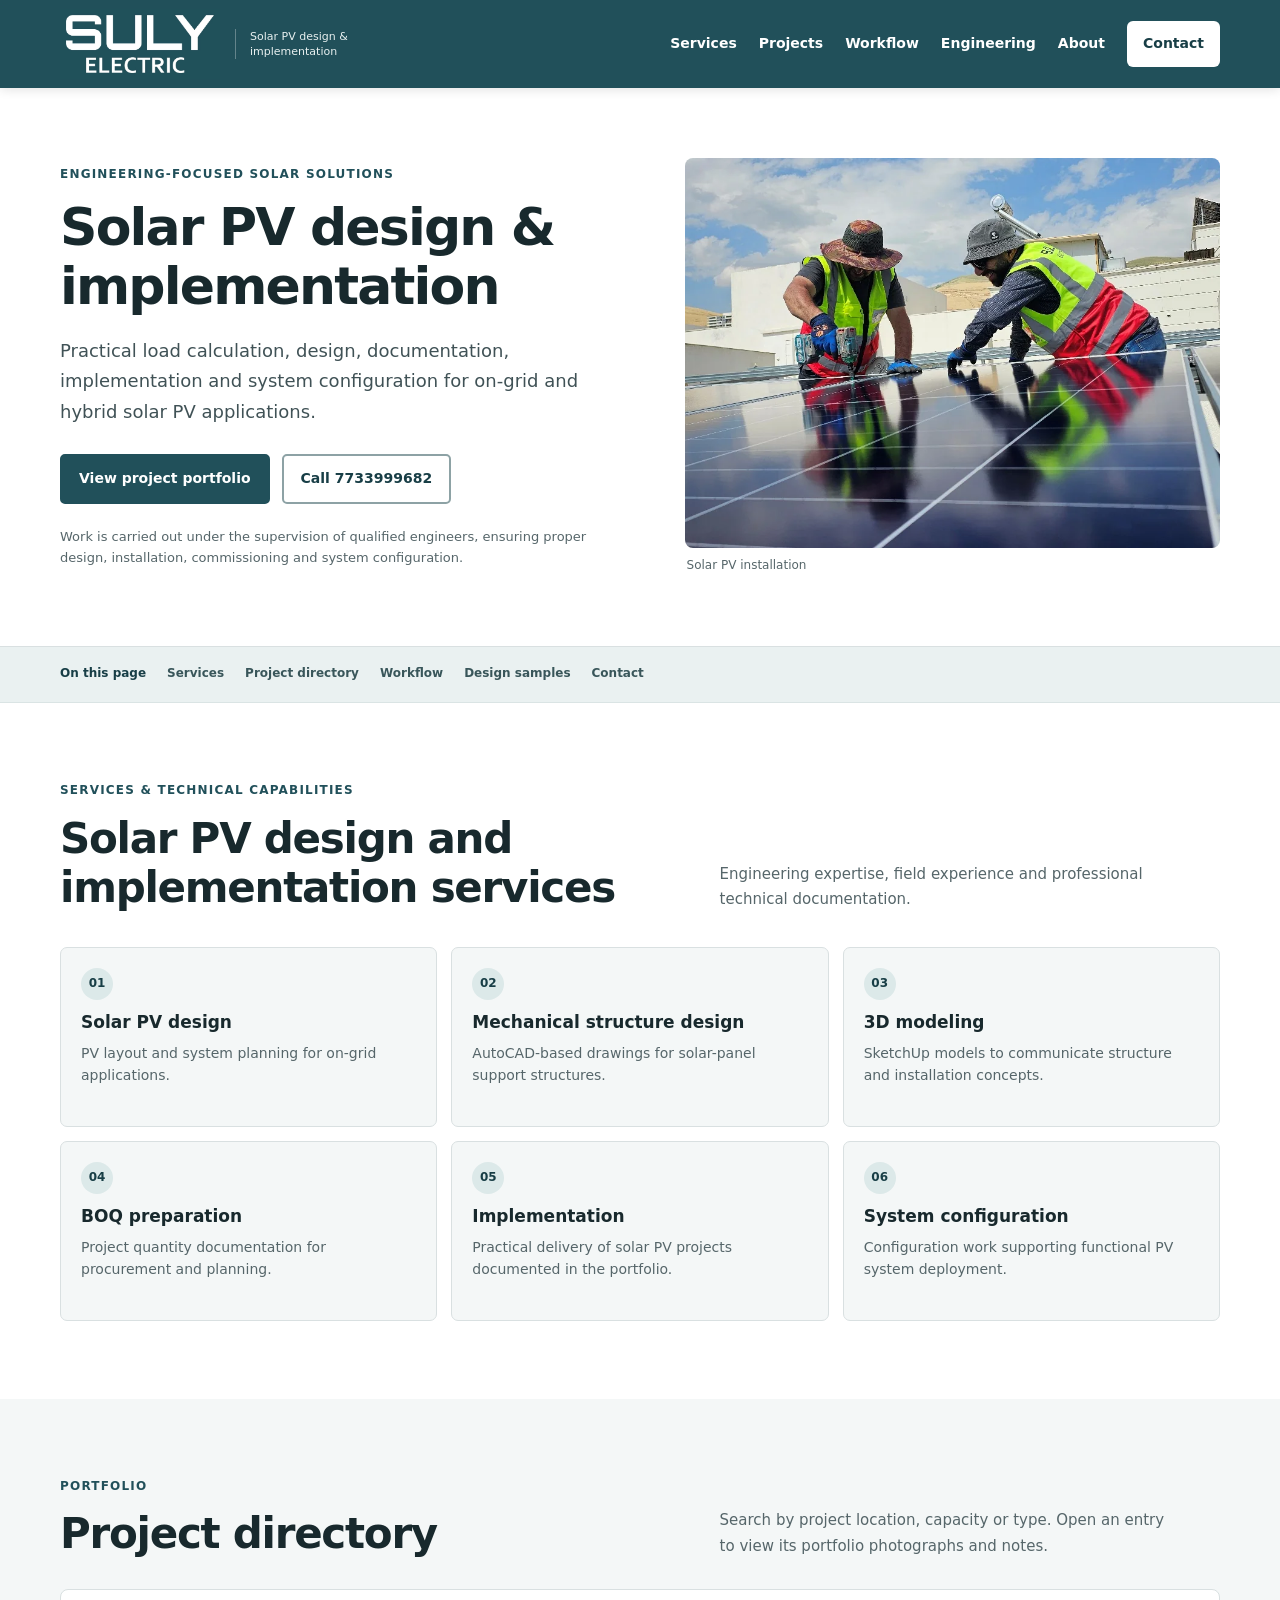
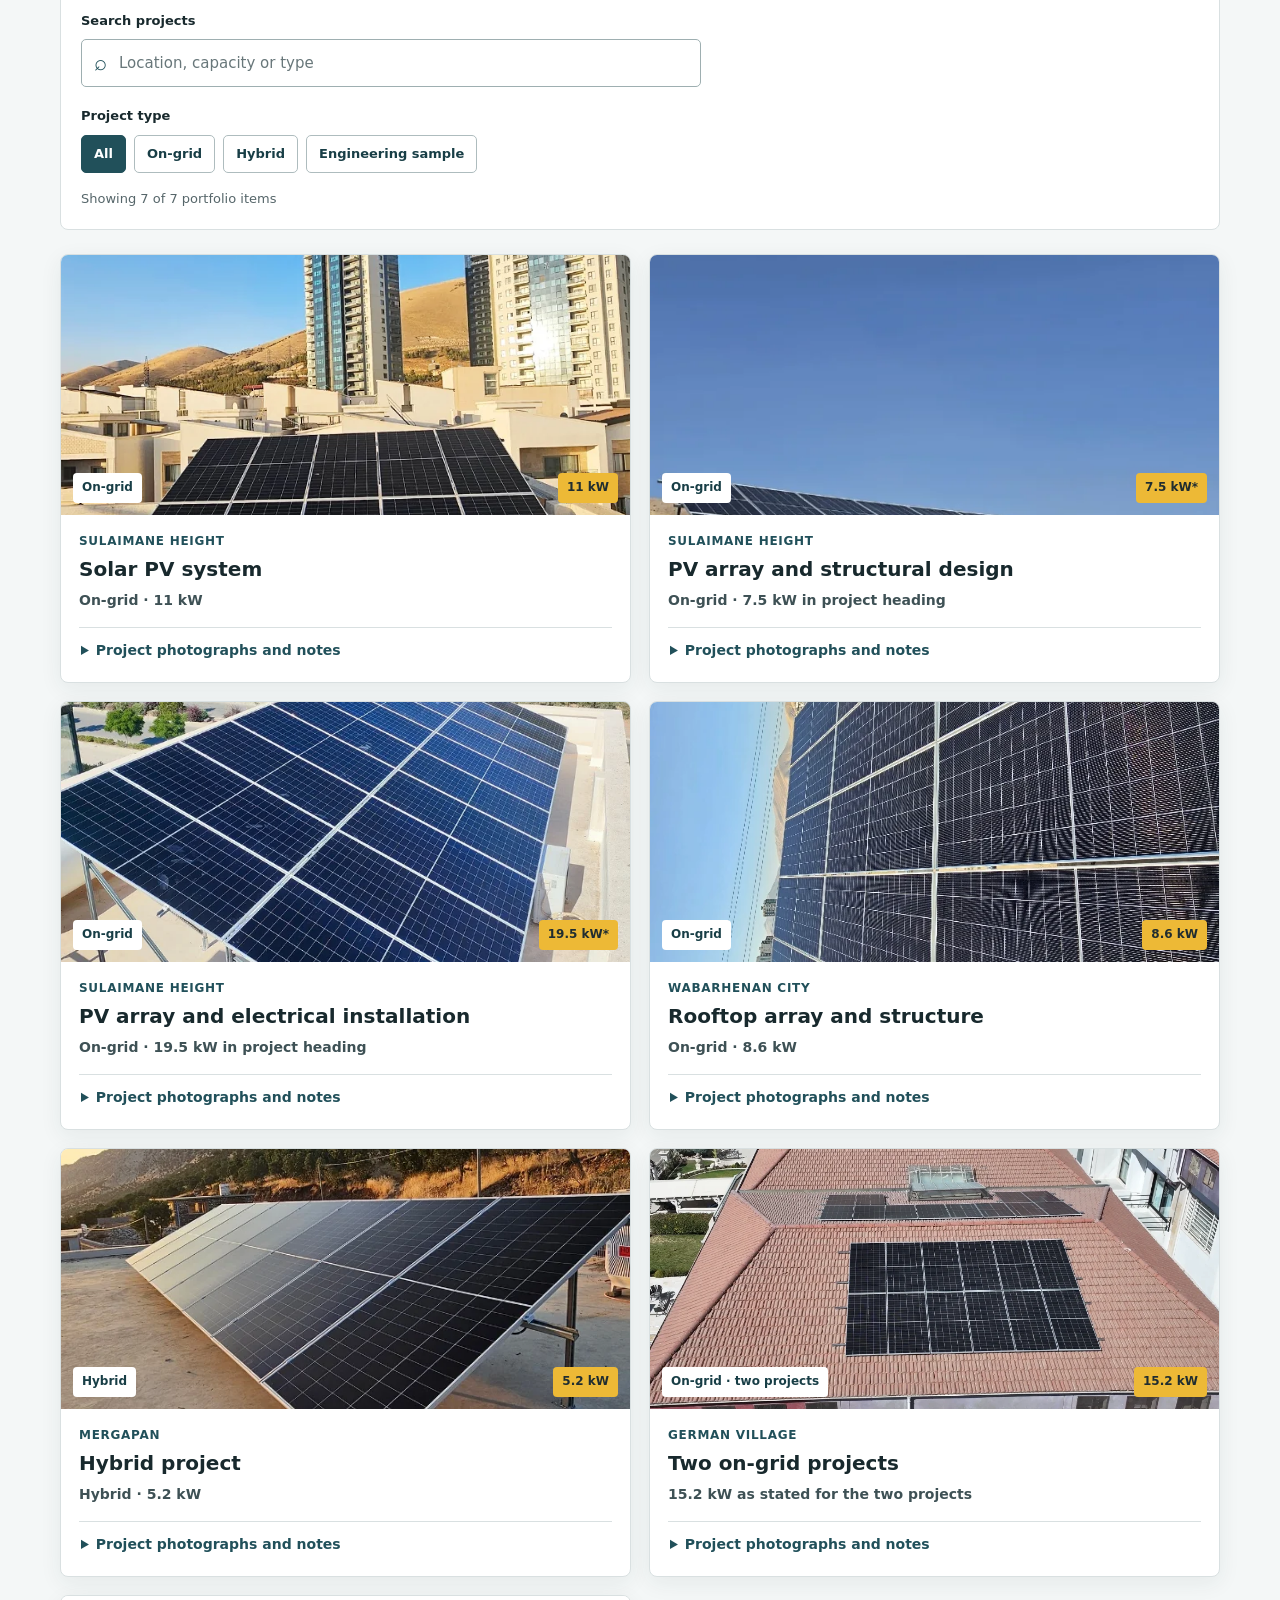
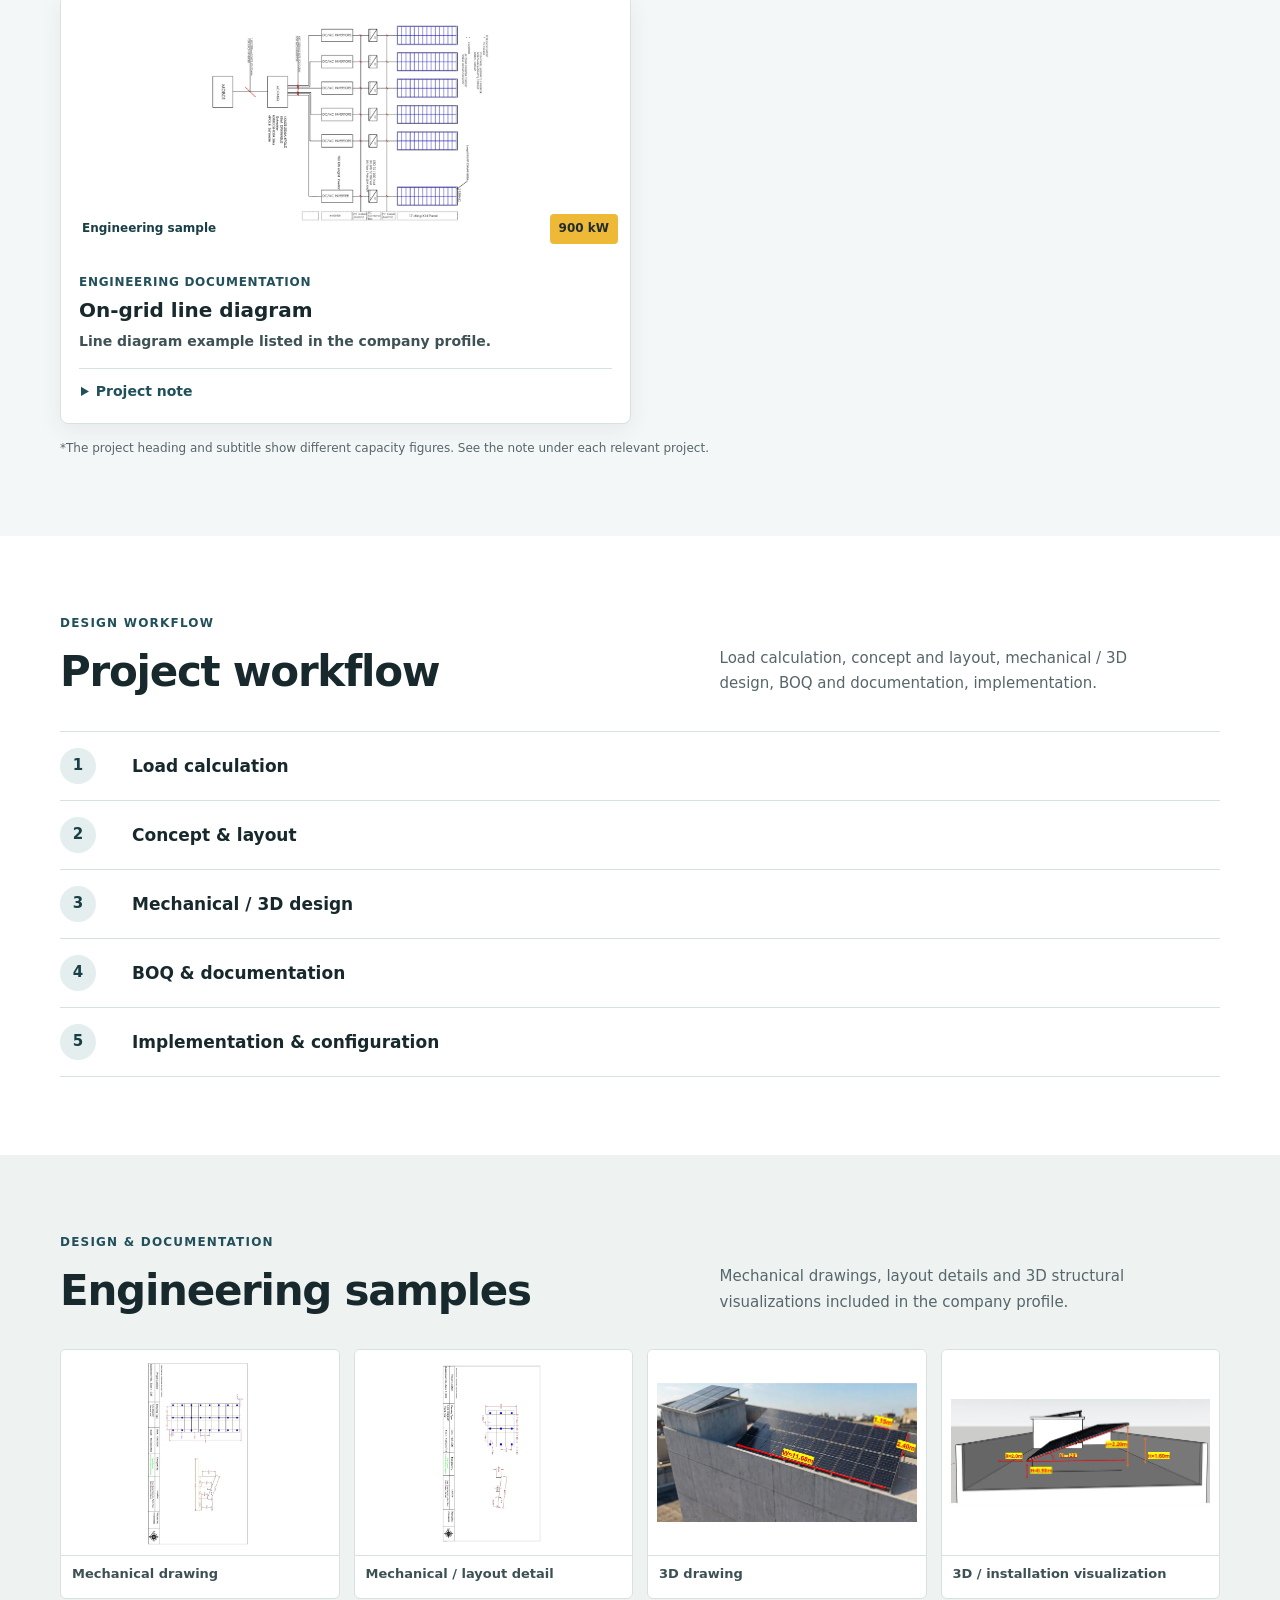
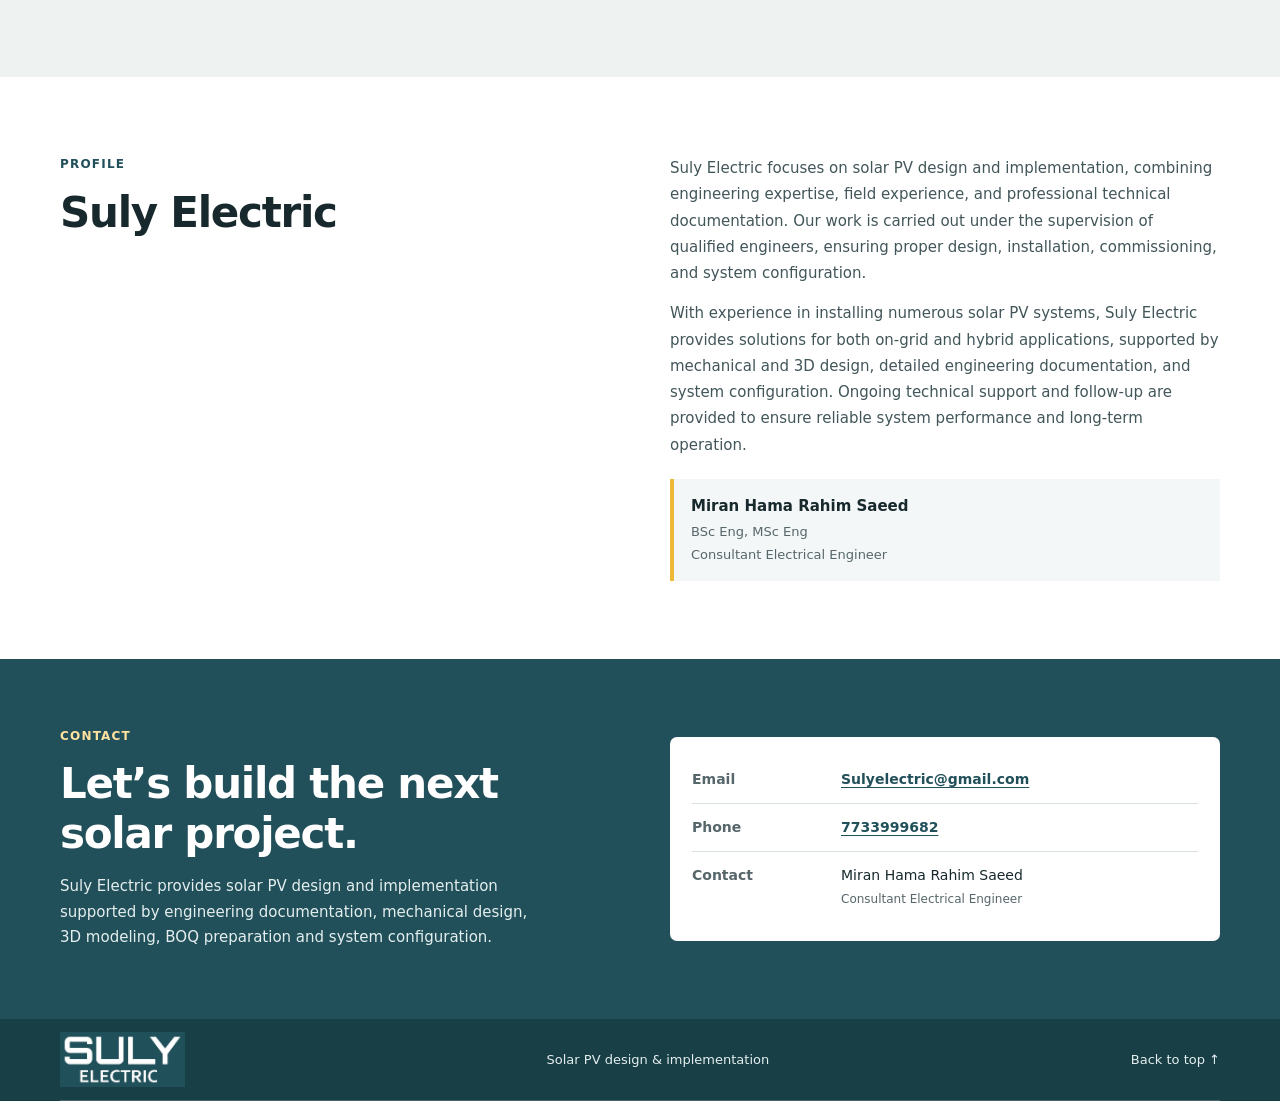
==== index.html @ ac5d54c6 "Publish Suly Electric portfolio website" ====
<!doctype html>
<html lang="en">
<head>
  <meta charset="utf-8">
  <meta name="viewport" content="width=device-width, initial-scale=1">
  <meta name="theme-color" content="#21505a">
  <meta name="description" content="Suly Electric solar PV design and implementation: load calculation, design, documentation, installation and system configuration for on-grid and hybrid applications.">
  <meta property="og:title" content="Suly Electric | Solar PV Design &amp; Implementation">
  <meta property="og:description" content="Solar PV design, engineering documentation and project implementation by Suly Electric.">
  <meta property="og:type" content="website">
  <title>Suly Electric | Solar PV Design &amp; Implementation</title>
  <link rel="icon" href="assets/favicon.png" type="image/png">
  <link rel="stylesheet" href="styles.css">
  <script src="script.js" defer></script>
</head>
<body>
  <a class="skip-link" href="#main">Skip to main content</a>
  <header class="site-header" id="top">
    <div class="header-inner">
      <a class="brand" href="#top" aria-label="Suly Electric home">
        <img src="assets/images/suly-electric-logo.webp" alt="Suly Electric" width="534" height="235">
        <span class="brand-description">Solar PV design &amp; implementation</span>
      </a>
      <button class="menu-toggle" type="button" aria-label="Open menu" aria-expanded="false" aria-controls="primary-navigation">
        <span></span><span></span><span class="menu-label">Menu</span>
      </button>
      <nav class="site-nav" id="primary-navigation" aria-label="Main navigation">
        <a href="#services">Services</a>
        <a href="#projects">Projects</a>
        <a href="#process">Workflow</a>
        <a href="#engineering">Engineering</a>
        <a href="#about">About</a>
        <a class="nav-contact" href="#contact">Contact</a>
      </nav>
    </div>
  </header>

  <main id="main">
    <section class="hero" aria-labelledby="hero-heading">
      <div class="hero-inner page-width">
        <div class="hero-copy">
          <p class="eyebrow">Engineering-focused solar solutions</p>
          <h1 id="hero-heading">Solar PV design &amp; implementation</h1>
          <p class="hero-text">Practical load calculation, design, documentation, implementation and system configuration for on-grid and hybrid solar PV applications.</p>
          <div class="hero-actions">
            <a class="button button-primary" href="#projects">View project portfolio</a>
            <a class="button button-outline" href="tel:7733999682">Call 7733999682</a>
          </div>
          <p class="hero-supporting">Work is carried out under the supervision of qualified engineers, ensuring proper design, installation, commissioning and system configuration.</p>
        </div>
        <figure class="hero-photo">
          <img src="assets/images/hero-installation.webp" alt="Solar PV installation shown in the Suly Electric portfolio" fetchpriority="high">
          <figcaption>Solar PV installation</figcaption>
        </figure>
      </div>
    </section>

    <nav class="quick-links" aria-label="On this page">
      <div class="page-width quick-links-inner">
        <span>On this page</span>
        <a href="#services">Services</a>
        <a href="#projects">Project directory</a>
        <a href="#process">Workflow</a>
        <a href="#engineering">Design samples</a>
        <a href="#contact">Contact</a>
      </div>
    </nav>

    <section class="section section-white" id="services" aria-labelledby="services-heading">
      <div class="page-width">
        <div class="section-header">
          <div>
            <p class="eyebrow">Services &amp; technical capabilities</p>
            <h2 id="services-heading">Solar PV design and implementation services</h2>
          </div>
          <p class="section-intro">Engineering expertise, field experience and professional technical documentation.</p>
        </div>
        <div class="service-grid">
          <article class="service-card"><span class="service-number">01</span><h3>Solar PV design</h3><p>PV layout and system planning for on-grid applications.</p></article>
          <article class="service-card"><span class="service-number">02</span><h3>Mechanical structure design</h3><p>AutoCAD-based drawings for solar-panel support structures.</p></article>
          <article class="service-card"><span class="service-number">03</span><h3>3D modeling</h3><p>SketchUp models to communicate structure and installation concepts.</p></article>
          <article class="service-card"><span class="service-number">04</span><h3>BOQ preparation</h3><p>Project quantity documentation for procurement and planning.</p></article>
          <article class="service-card"><span class="service-number">05</span><h3>Implementation</h3><p>Practical delivery of solar PV projects documented in the portfolio.</p></article>
          <article class="service-card"><span class="service-number">06</span><h3>System configuration</h3><p>Configuration work supporting functional PV system deployment.</p></article>
        </div>
      </div>
    </section>

    <section class="section projects-section" id="projects" aria-labelledby="projects-heading">
      <div class="page-width">
        <div class="section-header project-section-header">
          <div>
            <p class="eyebrow">Portfolio</p>
            <h2 id="projects-heading">Project directory</h2>
          </div>
          <p class="section-intro">Search by project location, capacity or type. Open an entry to view its portfolio photographs and notes.</p>
        </div>

        <div class="directory-tools">
          <label class="search-label" for="project-search">Search projects</label>
          <div class="search-row">
            <div class="search-box"><span class="search-icon" aria-hidden="true">⌕</span><input id="project-search" type="search" placeholder="Location, capacity or type" autocomplete="off"><button class="clear-search" id="clear-search" type="button" hidden>Clear</button></div>
          </div>
          <div class="filter-area">
            <span class="filter-label">Project type</span>
            <div class="filter-list" role="group" aria-label="Filter projects by type">
              <button class="filter-button is-active" type="button" data-filter="all" aria-pressed="true">All</button>
              <button class="filter-button" type="button" data-filter="on-grid" aria-pressed="false">On-grid</button>
              <button class="filter-button" type="button" data-filter="hybrid" aria-pressed="false">Hybrid</button>
              <button class="filter-button" type="button" data-filter="engineering" aria-pressed="false">Engineering sample</button>
            </div>
          </div>
          <p class="result-count" id="result-count" aria-live="polite">Showing 7 of 7 portfolio items</p>
        </div>

        <div class="project-grid" id="project-grid">
          <article class="project-card" data-category="on-grid" data-search="sulaimane height 11 kw 11kw on grid rooftop solar pv inverter electrical installation array layout">
            <figure class="project-cover"><img src="assets/images/11kw-array.webp" alt="Solar PV array for an 11 kW on-grid project at Sulaimane Height" loading="lazy"><figcaption><span class="project-tag">On-grid</span><span class="capacity">11 kW</span></figcaption></figure>
            <div class="project-body"><p class="project-location">Sulaimane Height</p><h3>Solar PV system</h3><p class="project-summary">On-grid · 11 kW</p>
              <details class="project-details"><summary>Project photographs and notes</summary><p class="detail-note">The profile shows the PV array, rooftop arrangement, production graph, inverter and electrical installation.</p><div class="photo-gallery"><figure><img src="assets/images/11kw-rooftop.webp" alt="Rooftop PV arrangement at Sulaimane Height" loading="lazy"><figcaption>Rooftop PV arrangement</figcaption></figure><figure><img src="assets/images/11kw-inverter.webp" alt="Inverter and electrical installation at Sulaimane Height" loading="lazy"><figcaption>Inverter and electrical installation</figcaption></figure></div></details>
            </div>
          </article>

          <article class="project-card" data-category="on-grid" data-search="sulaimane height 7.5 kw 7kw 7.5kw on grid solar mechanical drawing 3d structure inverter pv array">
            <figure class="project-cover"><img src="assets/images/7-5kw-array.webp" alt="PV array shown for the Sulaimane Height project" loading="lazy"><figcaption><span class="project-tag">On-grid</span><span class="capacity">7.5 kW*</span></figcaption></figure>
            <div class="project-body"><p class="project-location">Sulaimane Height</p><h3>PV array and structural design</h3><p class="project-summary">On-grid · 7.5 kW in project heading</p>
              <details class="project-details"><summary>Project photographs and notes</summary><p class="detail-note">Source profile: the project heading says 7.5 kW; the subtitle says 7 kW.</p><div class="photo-gallery"><figure><img src="assets/images/7-5kw-mechanical.webp" alt="Mechanical drawing for the solar support structure" loading="lazy"><figcaption>Mechanical drawing</figcaption></figure><figure><img src="assets/images/7-5kw-3d.webp" alt="3D visualization of the solar support structure" loading="lazy"><figcaption>3D visualization</figcaption></figure><figure><img src="assets/images/7-5kw-inverter.webp" alt="Inverter installation" loading="lazy"><figcaption>Inverter installation</figcaption></figure></div></details>
            </div>
          </article>

          <article class="project-card" data-category="on-grid" data-search="sulaimane height 19.5 kw 19kw 19.5kw on grid solar pv array inverter protection distribution">
            <figure class="project-cover"><img src="assets/images/19-5kw-array.webp" alt="PV array shown for the Sulaimane Height project" loading="lazy"><figcaption><span class="project-tag">On-grid</span><span class="capacity">19.5 kW*</span></figcaption></figure>
            <div class="project-body"><p class="project-location">Sulaimane Height</p><h3>PV array and electrical installation</h3><p class="project-summary">On-grid · 19.5 kW in project heading</p>
              <details class="project-details"><summary>Project photographs and notes</summary><p class="detail-note">Source profile: the project heading says 19.5 kW; the subtitle says 19 kW.</p><div class="photo-gallery"><figure><img src="assets/images/19-5kw-site.webp" alt="PV array and surrounding site at Sulaimane Height" loading="lazy"><figcaption>PV array and site</figcaption></figure><figure><img src="assets/images/19-5kw-inverter.webp" alt="Inverter installation" loading="lazy"><figcaption>Inverter installation</figcaption></figure><figure><img src="assets/images/19-5kw-protection.webp" alt="Electrical distribution and protection equipment" loading="lazy"><figcaption>Distribution and protection</figcaption></figure></div></details>
            </div>
          </article>

          <article class="project-card" data-category="on-grid" data-search="wabarhenan city 8.6 kw 8.6kw on grid solar rooftop pv array layout mechanical structure">
            <figure class="project-cover"><img src="assets/images/8-6kw-array.webp" alt="PV array layout for the Wabarhenan City project" loading="lazy"><figcaption><span class="project-tag">On-grid</span><span class="capacity">8.6 kW</span></figcaption></figure>
            <div class="project-body"><p class="project-location">Wabarhenan City</p><h3>Rooftop array and structure</h3><p class="project-summary">On-grid · 8.6 kW</p>
              <details class="project-details"><summary>Project photographs and notes</summary><p class="detail-note">The profile includes the PV array layout, rooftop PV system and mechanical structure.</p><div class="photo-gallery"><figure><img src="assets/images/8-6kw-rooftop.webp" alt="Rooftop PV system in Wabarhenan City" loading="lazy"><figcaption>Rooftop PV system</figcaption></figure><figure><img src="assets/images/8-6kw-structure.webp" alt="Mechanical structure in Wabarhenan City" loading="lazy"><figcaption>Mechanical structure</figcaption></figure></div></details>
            </div>
          </article>

          <article class="project-card" data-category="hybrid" data-search="mergapan 5.2 kw 5.2kw hybrid battery storage solar pv array inverter">
            <figure class="project-cover"><img src="assets/images/5-2kw-site.webp" alt="Solar PV array at the Mergapan hybrid project" loading="lazy"><figcaption><span class="project-tag">Hybrid</span><span class="capacity">5.2 kW</span></figcaption></figure>
            <div class="project-body"><p class="project-location">Mergapan</p><h3>Hybrid project</h3><p class="project-summary">Hybrid · 5.2 kW</p>
              <details class="project-details"><summary>Project photographs and notes</summary><p class="detail-note">The profile shows the PV array and inverter and battery installation.</p><div class="photo-gallery"><figure><img src="assets/images/5-2kw-array.webp" alt="PV array view at the Mergapan project" loading="lazy"><figcaption>PV array</figcaption></figure><figure><img src="assets/images/5-2kw-inverter-battery.webp" alt="Inverter and battery installation at Mergapan" loading="lazy"><figcaption>Inverter and battery installation</figcaption></figure></div></details>
            </div>
          </article>

          <article class="project-card" data-category="on-grid" data-search="german village 15.2 kw two projects two systems rooftop on-grid solar pv">
            <figure class="project-cover"><img src="assets/images/german-village-roof-a.webp" alt="Aerial view of rooftop solar panels in German Village" loading="lazy"><figcaption><span class="project-tag">On-grid · two projects</span><span class="capacity">15.2 kW</span></figcaption></figure>
            <div class="project-body"><p class="project-location">German Village</p><h3>Two on-grid projects</h3><p class="project-summary">15.2 kW as stated for the two projects</p>
              <details class="project-details"><summary>Project photographs and notes</summary><p class="detail-note">The source profile lists two on-grid projects and states 15.2 kW; separate ratings are not given.</p><div class="photo-gallery"><figure><img src="assets/images/german-village-roof-b.webp" alt="Another aerial view of the German Village rooftop systems" loading="lazy"><figcaption>Rooftop PV layout</figcaption></figure></div></details>
            </div>
          </article>

          <article class="project-card engineering-card" data-category="engineering" data-search="900 kw 900kw line diagram on grid electrical design documentation engineering sample drawing">
            <figure class="project-cover diagram-cover"><img src="assets/images/900kw-line-diagram.webp" alt="Line diagram shown in the company profile for a 900 kW on-grid system" loading="lazy"><figcaption><span class="project-tag">Engineering sample</span><span class="capacity">900 kW</span></figcaption></figure>
            <div class="project-body"><p class="project-location">Engineering documentation</p><h3>On-grid line diagram</h3><p class="project-summary">Line diagram example listed in the company profile.</p>
              <details class="project-details"><summary>Project note</summary><p class="detail-note">The profile describes a line diagram of a 900 kW on-grid system. It is shown as an engineering-documentation example.</p></details>
            </div>
          </article>
        </div>
        <div class="no-results" id="no-results" hidden>
          <h3>No matching portfolio items</h3>
          <p>Try another location, capacity or project type.</p>
          <button class="button button-outline" id="reset-search" type="button">Show all</button>
        </div>
        <p class="portfolio-footnote">*The project heading and subtitle show different capacity figures. See the note under each relevant project.</p>
      </div>
    </section>

    <section class="section section-white" id="process" aria-labelledby="process-heading">
      <div class="page-width">
        <div class="section-header">
          <div><p class="eyebrow">Design workflow</p><h2 id="process-heading">Project workflow</h2></div>
          <p class="section-intro">Load calculation, concept and layout, mechanical / 3D design, BOQ and documentation, implementation.</p>
        </div>
        <ol class="process-list">
          <li><span class="step-number">1</span><h3>Load calculation</h3></li>
          <li><span class="step-number">2</span><h3>Concept &amp; layout</h3></li>
          <li><span class="step-number">3</span><h3>Mechanical / 3D design</h3></li>
          <li><span class="step-number">4</span><h3>BOQ &amp; documentation</h3></li>
          <li><span class="step-number">5</span><h3>Implementation &amp; configuration</h3></li>
        </ol>
      </div>
    </section>

    <section class="section engineering-section" id="engineering" aria-labelledby="engineering-heading">
      <div class="page-width">
        <div class="section-header">
          <div><p class="eyebrow">Design &amp; documentation</p><h2 id="engineering-heading">Engineering samples</h2></div>
          <p class="section-intro">Mechanical drawings, layout details and 3D structural visualizations included in the company profile.</p>
        </div>
        <div class="engineering-grid">
          <figure><img src="assets/images/mechanical-drawing.webp" alt="Mechanical drawing for a solar panel support design" loading="lazy"><figcaption>Mechanical drawing</figcaption></figure>
          <figure><img src="assets/images/layout-detail.webp" alt="PV layout and mechanical detail drawing" loading="lazy"><figcaption>Mechanical / layout detail</figcaption></figure>
          <figure><img src="assets/images/pv-3d-design.webp" alt="Three-dimensional solar PV structure drawing" loading="lazy"><figcaption>3D drawing</figcaption></figure>
          <figure><img src="assets/images/structure-3d-view.webp" alt="Three-dimensional visualization of a solar-panel structure" loading="lazy"><figcaption>3D / installation visualization</figcaption></figure>
        </div>
      </div>
    </section>

    <section class="section section-white" id="about" aria-labelledby="about-heading">
      <div class="page-width about-layout">
        <div><p class="eyebrow">Profile</p><h2 id="about-heading">Suly Electric</h2></div>
        <div class="about-copy">
          <p>Suly Electric focuses on solar PV design and implementation, combining engineering expertise, field experience, and professional technical documentation. Our work is carried out under the supervision of qualified engineers, ensuring proper design, installation, commissioning, and system configuration.</p>
          <p>With experience in installing numerous solar PV systems, Suly Electric provides solutions for both on-grid and hybrid applications, supported by mechanical and 3D design, detailed engineering documentation, and system configuration. Ongoing technical support and follow-up are provided to ensure reliable system performance and long-term operation.</p>
          <div class="engineer-profile"><strong>Miran Hama Rahim Saeed</strong><span>BSc Eng, MSc Eng</span><span>Consultant Electrical Engineer</span></div>
        </div>
      </div>
    </section>

    <section class="contact-section" id="contact" aria-labelledby="contact-heading">
      <div class="page-width contact-layout">
        <div><p class="eyebrow">Contact</p><h2 id="contact-heading">Let’s build the next solar project.</h2><p>Suly Electric provides solar PV design and implementation supported by engineering documentation, mechanical design, 3D modeling, BOQ preparation and system configuration.</p></div>
        <div class="contact-card">
          <div class="contact-row"><span class="contact-label">Email</span><a href="mailto:Sulyelectric@gmail.com">Sulyelectric@gmail.com</a></div>
          <div class="contact-row"><span class="contact-label">Phone</span><a href="tel:7733999682">7733999682</a></div>
          <div class="contact-row"><span class="contact-label">Contact</span><span>Miran Hama Rahim Saeed<br><small>Consultant Electrical Engineer</small></span></div>
        </div>
      </div>
    </section>
  </main>

  <footer class="site-footer">
    <div class="page-width footer-main">
      <a class="footer-logo" href="#top" aria-label="Suly Electric, back to top"><img src="assets/images/suly-electric-logo.webp" alt="Suly Electric" width="534" height="235"></a>
      <p>Solar PV design &amp; implementation</p>
      <a href="#top">Back to top ↑</a>
    </div>
  </footer>
</body>
</html>
---- styles.css ----
/* Brand palette is sampled from the Suly Electric logo. */
:root {
  --brand: #21505a;
  --brand-dark: #183e46;
  --accent: #edb936;
  --ink: #18292d;
  --muted: #56666a;
  --line: #d9e0e1;
  --paper: #f4f7f7;
  --white: #ffffff;
  --soft: #eaf1f1;
  --max-width: 1160px;
  --shadow: 0 6px 22px rgba(24, 53, 58, 0.07);
  font-family: system-ui, -apple-system, BlinkMacSystemFont, "Segoe UI", sans-serif;
  color: var(--ink);
  background: var(--paper);
  font-size: 16px;
  line-height: 1.65;
}

* { box-sizing: border-box; }
html { scroll-behavior: smooth; scroll-padding-top: 94px; }
body { margin: 0; background: var(--paper); color: var(--ink); -webkit-font-smoothing: antialiased; }
img { display: block; max-width: 100%; }
a { color: var(--brand); text-underline-offset: 3px; }
button, input { font: inherit; }
a:focus-visible, button:focus-visible, summary:focus-visible { outline: 3px solid var(--accent); outline-offset: 3px; }
.page-width, .header-inner { width: min(var(--max-width), calc(100% - 48px)); margin-inline: auto; }
.skip-link { position: absolute; left: 12px; top: -60px; z-index: 100; padding: 10px 14px; border-radius: 4px; background: #fff; color: var(--brand-dark); }
.skip-link:focus { top: 12px; }

/* Header and brand */
.site-header { position: sticky; top: 0; z-index: 20; color: #fff; background: var(--brand); box-shadow: 0 2px 10px rgba(0, 0, 0, 0.11); }
.header-inner { min-height: 88px; display: flex; align-items: center; justify-content: space-between; gap: 28px; }
.brand { min-width: 245px; display: flex; align-items: center; gap: 15px; color: #fff; text-decoration: none; }
.brand img { width: 160px; height: 70px; object-fit: contain; }
.brand-description { max-width: 125px; padding-left: 14px; border-left: 1px solid rgba(255, 255, 255, 0.3); color: #e8f0f0; font-size: 11px; line-height: 1.4; }
.site-nav { display: flex; align-items: center; gap: 22px; }
.site-nav a { padding: 8px 0; color: #fff; font-size: 14px; font-weight: 600; text-decoration: none; }
.site-nav a:hover, .site-nav a:focus-visible { text-decoration: underline; text-underline-offset: 5px; }
.site-nav .nav-contact { padding: 11px 16px; border-radius: 6px; background: #fff; color: var(--brand-dark); }
.site-nav .nav-contact:hover { background: #f5f6ef; text-decoration: none; }
.menu-toggle { display: none; }

/* Opening section */
.hero { border-bottom: 1px solid var(--line); background: #fff; }
.hero-inner { display: grid; grid-template-columns: 1.03fr 0.97fr; align-items: center; gap: 56px; padding-block: 70px; }
.eyebrow { margin: 0 0 13px; color: var(--brand); font-size: 12px; font-weight: 700; letter-spacing: 0.1em; text-transform: uppercase; }
.hero h1 { max-width: 620px; margin: 0; color: var(--ink); font-size: clamp(38px, 4.2vw, 52px); line-height: 1.13; letter-spacing: -0.035em; }
.hero-text { max-width: 590px; margin: 20px 0 0; color: #405256; font-size: 18px; line-height: 1.7; }
.hero-actions { display: flex; flex-wrap: wrap; gap: 12px; margin-top: 27px; }
.button { display: inline-flex; min-height: 46px; align-items: center; justify-content: center; padding: 11px 17px; border: 2px solid transparent; border-radius: 5px; font-size: 14px; font-weight: 700; text-decoration: none; transition: background 0.18s, color 0.18s, border-color 0.18s; }
.button-primary { border-color: var(--brand); background: var(--brand); color: #fff; }
.button-primary:hover { border-color: var(--brand-dark); background: var(--brand-dark); }
.button-outline { border-color: #8da2a5; background: #fff; color: var(--brand-dark); }
.button-outline:hover { border-color: var(--brand); background: var(--soft); }
.hero-supporting { max-width: 555px; margin: 22px 0 0; color: var(--muted); font-size: 13px; line-height: 1.65; }
.hero-photo { min-width: 0; margin: 0; }
.hero-photo img { width: 100%; height: 390px; border-radius: 8px; object-fit: cover; }
.hero-photo figcaption { padding: 8px 2px 0; color: var(--muted); font-size: 12px; }

/* Simple in-page navigation */
.quick-links { border-bottom: 1px solid #dae4e4; background: var(--soft); }
.quick-links-inner { display: flex; min-height: 55px; align-items: center; gap: 21px; overflow-x: auto; white-space: nowrap; }
.quick-links-inner > span { color: var(--brand-dark); font-size: 12px; font-weight: 700; }
.quick-links a { color: #39565a; font-size: 12px; font-weight: 600; text-decoration: none; }
.quick-links a:hover { text-decoration: underline; }

/* Shared section layout */
.section { padding-block: 78px; }
.section-white { background: #fff; }
.section-header { display: grid; grid-template-columns: 1.1fr 0.9fr; align-items: end; gap: 48px; margin-bottom: 34px; }
.section-header h2, .about-layout h2, .contact-layout h2 { max-width: 650px; margin: 0; color: var(--ink); font-size: clamp(30px, 3.7vw, 42px); line-height: 1.18; letter-spacing: -0.03em; }
.section-intro { max-width: 460px; margin: 0; color: var(--muted); font-size: 15px; line-height: 1.7; }

/* Services */
.service-grid { display: grid; grid-template-columns: repeat(3, 1fr); gap: 14px; }
.service-card { min-height: 180px; padding: 20px 20px 21px; border: 1px solid var(--line); border-radius: 7px; background: var(--paper); }
.service-number { display: inline-grid; width: 32px; height: 32px; place-items: center; margin-bottom: 11px; border-radius: 50%; background: #dce9e9; color: var(--brand-dark); font-size: 12px; font-weight: 700; }
.service-card h3 { margin: 0 0 8px; font-size: 17px; line-height: 1.35; }
.service-card p { margin: 0; color: var(--muted); font-size: 14px; line-height: 1.6; }

/* Searchable project directory */
.projects-section { background: var(--paper); }
.project-section-header { margin-bottom: 30px; }
.directory-tools { margin-bottom: 24px; padding: 20px; border: 1px solid var(--line); border-radius: 8px; background: #fff; }
.search-label, .filter-label { display: block; margin-bottom: 8px; color: var(--ink); font-size: 13px; font-weight: 700; }
.search-row { max-width: 620px; }
.search-box { display: flex; min-height: 48px; align-items: center; gap: 10px; padding: 0 12px; border: 1px solid #9eafb1; border-radius: 5px; background: #fff; }
.search-box:focus-within { border-color: var(--brand); outline: 3px solid rgba(33, 80, 90, 0.16); }
.search-icon { color: var(--brand); font-size: 22px; line-height: 1; }
.search-box input { flex: 1; min-width: 0; height: 44px; border: 0; outline: 0; color: var(--ink); font-size: 15px; }
.search-box input::placeholder { color: #68777a; opacity: 1; }
.clear-search { border: 0; background: transparent; color: var(--brand); font-size: 13px; font-weight: 700; text-decoration: underline; cursor: pointer; }
.filter-area { margin-top: 18px; }
.filter-list { display: flex; flex-wrap: wrap; gap: 8px; }
.filter-button { min-height: 38px; padding: 7px 12px; border: 1px solid #aebcbe; border-radius: 5px; background: #fff; color: var(--brand-dark); font-size: 13px; font-weight: 600; cursor: pointer; }
.filter-button:hover { background: #f0f4f4; }
.filter-button.is-active { border-color: var(--brand); background: var(--brand); color: #fff; }
.result-count { margin: 15px 0 0; color: var(--muted); font-size: 13px; }
.project-grid { display: grid; grid-template-columns: repeat(2, minmax(0, 1fr)); align-items: start; gap: 18px; }
.project-card { min-width: 0; overflow: hidden; border: 1px solid var(--line); border-radius: 8px; background: #fff; box-shadow: var(--shadow); }
.project-card[hidden] { display: none; }
.project-cover { position: relative; overflow: hidden; margin: 0; background: #e8eeee; }
.project-cover > img { width: 100%; height: 260px; object-fit: cover; }
.project-cover figcaption { position: absolute; right: 12px; bottom: 12px; left: 12px; display: flex; align-items: center; justify-content: space-between; gap: 12px; }
.project-tag, .capacity { display: inline-flex; min-height: 30px; align-items: center; padding: 5px 9px; border-radius: 4px; font-size: 12px; font-weight: 700; }
.project-tag { background: #fff; color: var(--brand-dark); }
.capacity { background: var(--accent); color: #202d30; }
.project-body { padding: 17px 18px 16px; }
.project-location { margin: 0 0 4px; color: var(--brand); font-size: 12px; font-weight: 700; letter-spacing: 0.06em; text-transform: uppercase; }
.project-body h3 { margin: 0; font-size: 20px; line-height: 1.35; }
.project-summary { margin: 6px 0 0; color: #3e5155; font-size: 14px; font-weight: 600; }
.project-details { margin-top: 15px; border-top: 1px solid var(--line); }
.project-details summary { padding: 11px 2px 4px; color: var(--brand); font-size: 14px; font-weight: 700; cursor: pointer; }
.project-details summary:hover { text-decoration: underline; }
.detail-note { margin: 8px 0 14px; color: var(--muted); font-size: 13px; line-height: 1.65; }
.photo-gallery { display: grid; grid-template-columns: repeat(2, minmax(0, 1fr)); gap: 10px; }
.photo-gallery figure { overflow: hidden; margin: 0; border: 1px solid var(--line); border-radius: 5px; background: #fff; }
.photo-gallery img { width: 100%; height: 150px; object-fit: cover; }
.photo-gallery figcaption { padding: 7px 8px; color: #485a5d; font-size: 11px; line-height: 1.4; }
.diagram-cover > img { padding: 16px; background: #fff; object-fit: contain; }
.portfolio-footnote { margin: 15px 0 0; color: var(--muted); font-size: 12px; line-height: 1.6; }
.no-results { padding: 28px 20px; border: 1px solid var(--line); border-radius: 8px; background: #fff; text-align: center; }
.no-results[hidden] { display: none; }
.no-results h3 { margin: 0; font-size: 19px; }
.no-results p { max-width: 520px; margin: 9px auto 17px; color: var(--muted); font-size: 14px; }
.no-results .button { cursor: pointer; }

/* Workflow and engineering examples */
.process-list { margin: 0; padding: 0; border-top: 1px solid var(--line); list-style: none; }
.process-list li { display: grid; grid-template-columns: 56px 1fr; align-items: center; gap: 16px; padding: 16px 0; border-bottom: 1px solid var(--line); }
.step-number { display: grid; width: 36px; height: 36px; place-items: center; border-radius: 50%; background: #e4eeee; color: var(--brand-dark); font-size: 15px; font-weight: 700; }
.process-list h3 { margin: 0; font-size: 17px; }
.engineering-section { background: #eef3f2; }
.engineering-grid { display: grid; grid-template-columns: repeat(4, 1fr); gap: 14px; }
.engineering-grid figure { overflow: hidden; margin: 0; border: 1px solid var(--line); border-radius: 6px; background: #fff; }
.engineering-grid img { width: 100%; height: 205px; padding: 9px; background: #fff; object-fit: contain; }
.engineering-grid figcaption { min-height: 43px; padding: 9px 11px; border-top: 1px solid var(--line); color: #3d5155; font-size: 13px; font-weight: 600; line-height: 1.45; }

/* Company profile and contact */
.about-layout { display: grid; grid-template-columns: 1fr 1fr; align-items: start; gap: 60px; }
.about-layout h2 { max-width: 480px; }
.about-copy p { margin: 0 0 14px; color: #42565a; font-size: 15px; line-height: 1.75; }
.engineer-profile { display: flex; flex-direction: column; align-items: flex-start; gap: 2px; margin-top: 21px; padding: 15px 17px; border-left: 4px solid var(--accent); background: var(--paper); }
.engineer-profile strong { font-size: 15px; }
.engineer-profile span { color: var(--muted); font-size: 13px; }
.contact-section { padding-block: 68px; background: var(--brand); color: #fff; }
.contact-layout { display: grid; grid-template-columns: 1fr 1fr; align-items: center; gap: 60px; }
.contact-section .eyebrow { color: #ffe2a0; }
.contact-layout h2 { max-width: 530px; color: #fff; }
.contact-layout > div:first-child > p:last-child { max-width: 480px; margin: 16px 0 0; color: #e4eeee; font-size: 15px; line-height: 1.7; }
.contact-card { padding: 19px 22px; border-radius: 7px; background: #fff; color: var(--ink); }
.contact-row { display: grid; grid-template-columns: 135px 1fr; gap: 14px; padding: 12px 0; border-bottom: 1px solid var(--line); font-size: 14px; }
.contact-row:last-child { border-bottom: 0; }
.contact-label { color: var(--muted); font-weight: 700; }
.contact-row a { color: var(--brand); font-weight: 700; overflow-wrap: anywhere; }
.contact-row small { color: var(--muted); font-size: 12px; }
.site-footer { background: var(--brand-dark); color: #e4eeee; }
.footer-main { display: flex; min-height: 82px; align-items: center; justify-content: space-between; gap: 18px; border-bottom: 1px solid rgba(255, 255, 255, 0.2); }
.footer-logo img { width: 125px; height: 55px; object-fit: contain; }
.footer-main p, .footer-main > a:last-child { margin: 0; color: #e4eeee; font-size: 13px; text-decoration: none; }
.footer-main > a:last-child:hover { text-decoration: underline; }
.footer-bottom { display: flex; justify-content: space-between; gap: 16px; padding-block: 13px; color: #c7d5d6; font-size: 11px; }

/* Tablet */
@media (max-width: 900px) {
  .page-width, .header-inner { width: min(var(--max-width), calc(100% - 36px)); }
  .site-nav { gap: 14px; }
  .site-nav a { font-size: 13px; }
  .brand { min-width: 220px; }
  .brand img { width: 145px; }
  .brand-description { max-width: 110px; padding-left: 11px; font-size: 10px; }
  .hero-inner { gap: 32px; padding-block: 56px; }
  .hero-photo img { height: 335px; }
  .section { padding-block: 63px; }
  .service-grid { grid-template-columns: repeat(2, minmax(0, 1fr)); }
  .project-cover > img { height: 225px; }
  .engineering-grid { grid-template-columns: repeat(2, 1fr); }
  .engineering-grid img { height: 190px; }
  .section-header { gap: 28px; }
  .about-layout, .contact-layout { gap: 34px; }
}

/* Phone */
@media (max-width: 680px) {
  html { scroll-padding-top: 76px; }
  .page-width, .header-inner { width: calc(100% - 32px); }
  .header-inner { min-height: 74px; }
  .brand { min-width: 0; gap: 9px; }
  .brand img { width: 134px; height: 59px; }
  .brand-description { max-width: 110px; font-size: 9px; }
  .menu-toggle { display: flex; align-items: center; justify-content: center; gap: 6px; padding: 9px 10px; border: 1px solid rgba(255, 255, 255, 0.55); border-radius: 5px; background: transparent; color: #fff; cursor: pointer; }
  .menu-toggle > span:not(.menu-label) { display: block; width: 16px; height: 2px; background: #fff; }
  .menu-toggle[aria-expanded="true"] > span:first-child { transform: translateY(4px) rotate(45deg); }
  .menu-toggle[aria-expanded="true"] > span:nth-child(2) { transform: translateY(-4px) rotate(-45deg); }
  .menu-label { font-size: 12px; font-weight: 700; }
  .site-nav { position: absolute; top: 74px; right: 0; left: 0; display: none; flex-direction: column; align-items: stretch; gap: 0; padding: 9px 16px 17px; border-top: 1px solid rgba(255, 255, 255, 0.18); background: var(--brand); box-shadow: 0 8px 14px rgba(0, 0, 0, 0.12); }
  .site-nav.is-open { display: flex; }
  .site-nav a, .site-nav .nav-contact { padding: 12px 8px; border-radius: 0; font-size: 15px; }
  .site-nav a:not(:last-child) { border-bottom: 1px solid rgba(255, 255, 255, 0.16); }
  .site-nav .nav-contact { margin-top: 10px; border-radius: 5px; text-align: center; }
  .hero-inner { grid-template-columns: 1fr; gap: 27px; padding-block: 42px 37px; }
  .hero h1 { font-size: clamp(35px, 9vw, 46px); line-height: 1.13; }
  .hero-text { margin-top: 15px; font-size: 16px; }
  .hero-actions { margin-top: 21px; }
  .button { min-height: 44px; font-size: 13px; }
  .hero-supporting { margin-top: 17px; font-size: 12px; }
  .hero-photo img { height: auto; aspect-ratio: 1.4; object-position: center 48%; }
  .hero-photo figcaption { font-size: 11px; }
  .quick-links-inner { width: 100%; min-height: 49px; gap: 16px; padding-inline: 16px; }
  .quick-links-inner > span, .quick-links a { font-size: 11px; }
  .section { padding-block: 49px; }
  .section-header { grid-template-columns: 1fr; gap: 11px; margin-bottom: 23px; }
  .section-header h2, .about-layout h2, .contact-layout h2 { font-size: 31px; line-height: 1.22; }
  .section-intro { font-size: 14px; }
  .service-grid { grid-template-columns: 1fr; gap: 10px; }
  .service-card { min-height: 0; padding: 15px 16px; }
  .service-number { width: 29px; height: 29px; margin-bottom: 7px; }
  .service-card h3 { font-size: 16px; }
  .service-card p { font-size: 14px; }
  .directory-tools { margin-bottom: 16px; padding: 15px; }
  .search-label, .filter-label { font-size: 13px; }
  .search-box input { font-size: 14px; }
  .filter-list { gap: 6px; }
  .filter-button { min-height: 36px; padding: 6px 9px; font-size: 12px; }
  .result-count { font-size: 12px; }
  .project-grid { grid-template-columns: 1fr; gap: 14px; }
  .project-cover > img { height: auto; aspect-ratio: 1.42; }
  .project-body { padding: 14px; }
  .project-body h3 { font-size: 19px; }
  .project-summary { font-size: 13px; }
  .project-details summary { font-size: 14px; }
  .detail-note { font-size: 13px; }
  .photo-gallery img { height: 130px; }
  .photo-gallery figcaption { font-size: 10px; }
  .portfolio-footnote { font-size: 11px; }
  .process-list li { grid-template-columns: 42px 1fr; gap: 12px; padding: 15px 0; }
  .process-list h3 { font-size: 16px; }
  .engineering-grid { grid-template-columns: 1fr 1fr; gap: 9px; }
  .engineering-grid img { height: 145px; padding: 6px; }
  .engineering-grid figcaption { min-height: 42px; padding: 8px; font-size: 11px; }
  .about-layout, .contact-layout { grid-template-columns: 1fr; gap: 19px; }
  .about-copy p { font-size: 14px; }
  .engineer-profile { margin-top: 16px; }
  .contact-section { padding-block: 48px; }
  .contact-layout > div:first-child > p:last-child { font-size: 14px; }
  .contact-card { padding: 13px 14px; }
  .contact-row { grid-template-columns: 100px 1fr; gap: 10px; font-size: 13px; }
  .footer-main { min-height: 70px; flex-wrap: wrap; padding-block: 8px; }
  .footer-logo img { width: 112px; height: 50px; }
  .footer-main p, .footer-main > a:last-child { font-size: 11px; }
  .footer-bottom { flex-direction: column; gap: 3px; padding-block: 10px; font-size: 10px; }
}

@media (prefers-reduced-motion: reduce) {
  html { scroll-behavior: auto; }
  *, *::before, *::after { scroll-behavior: auto !important; transition: none !important; }
}
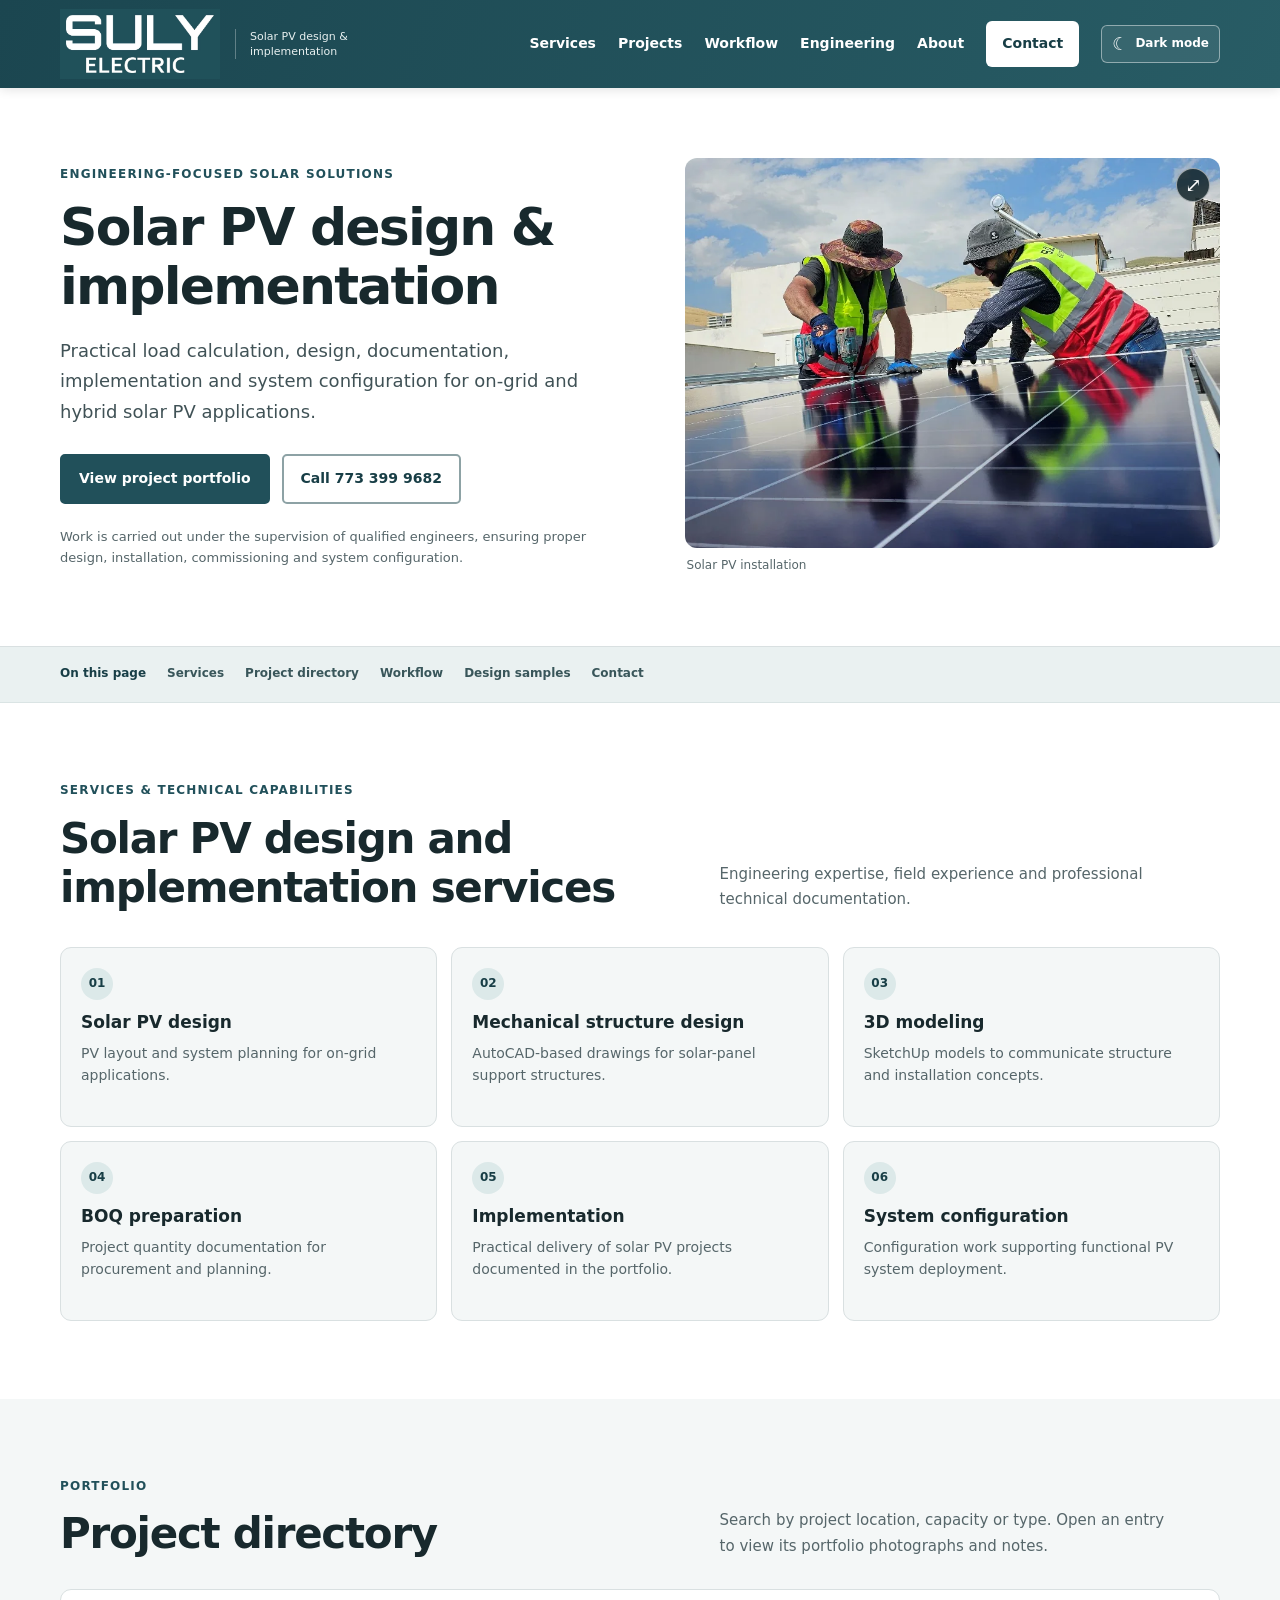
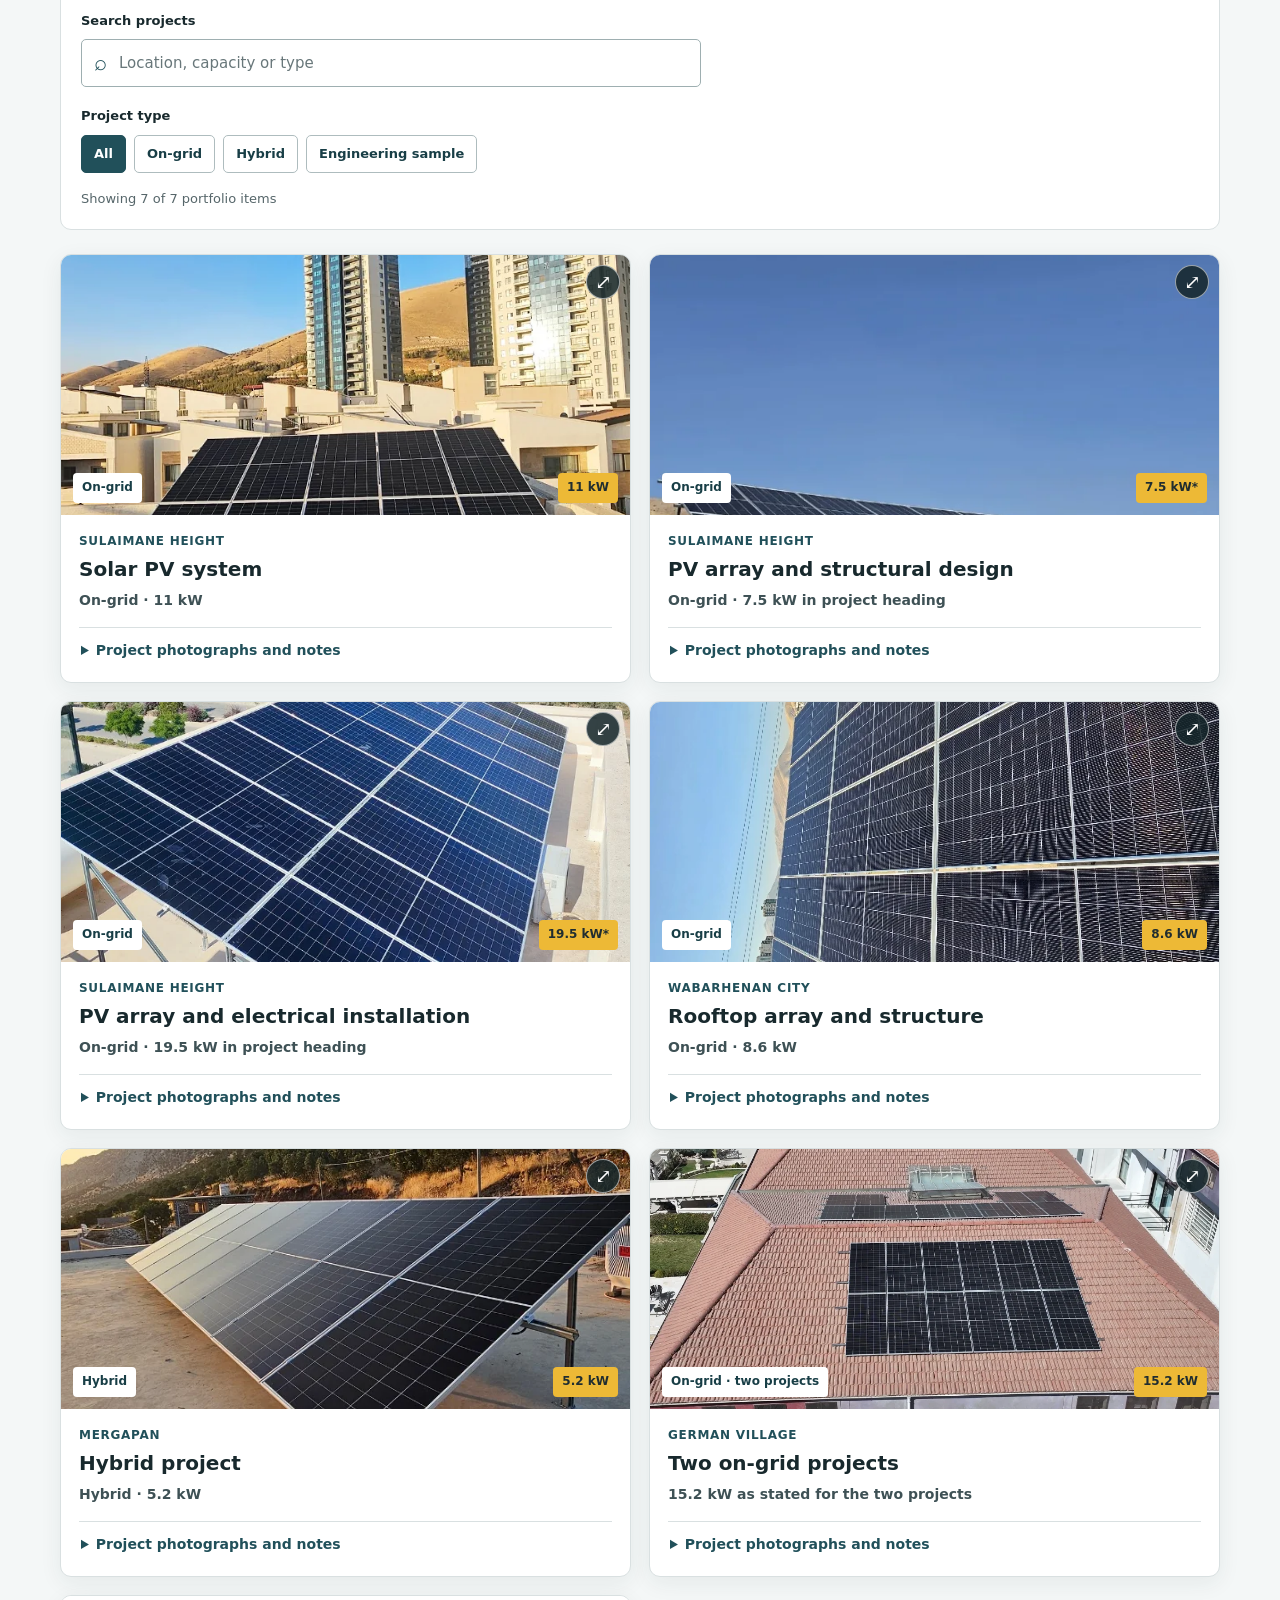
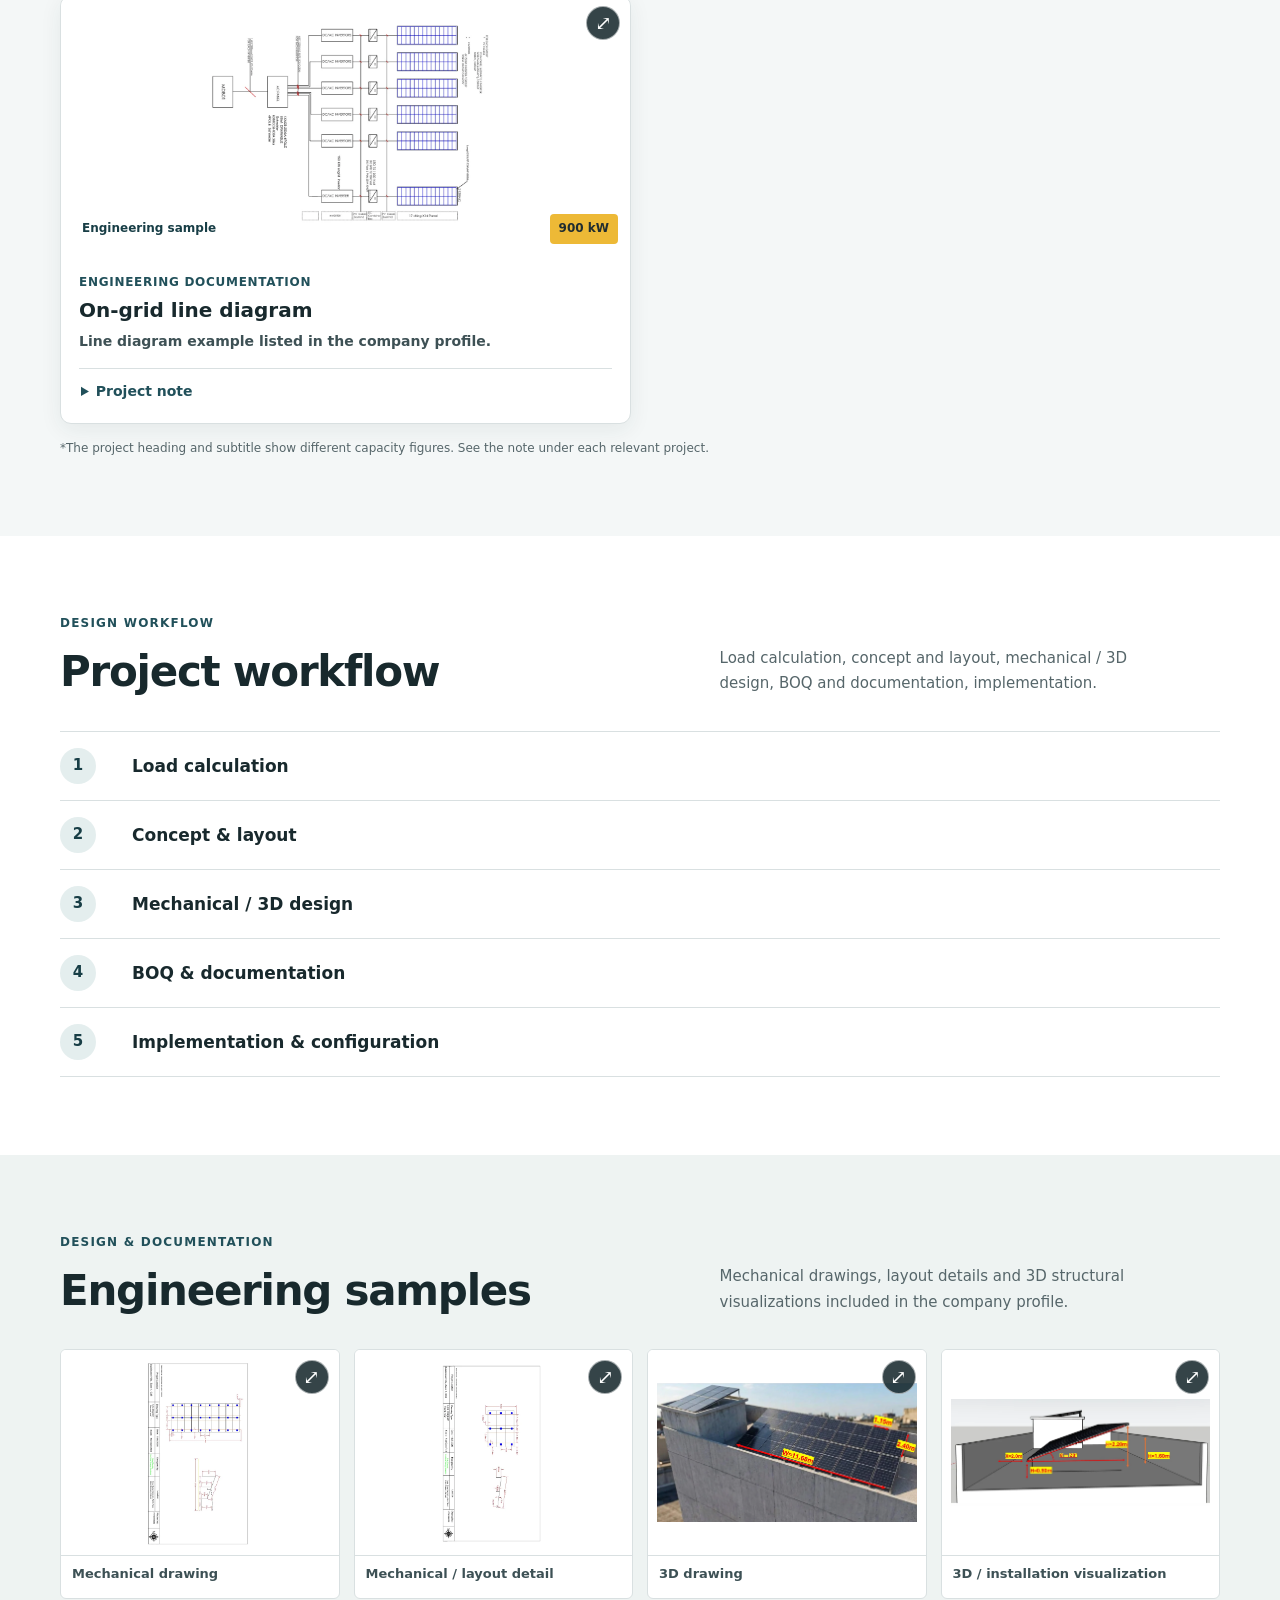
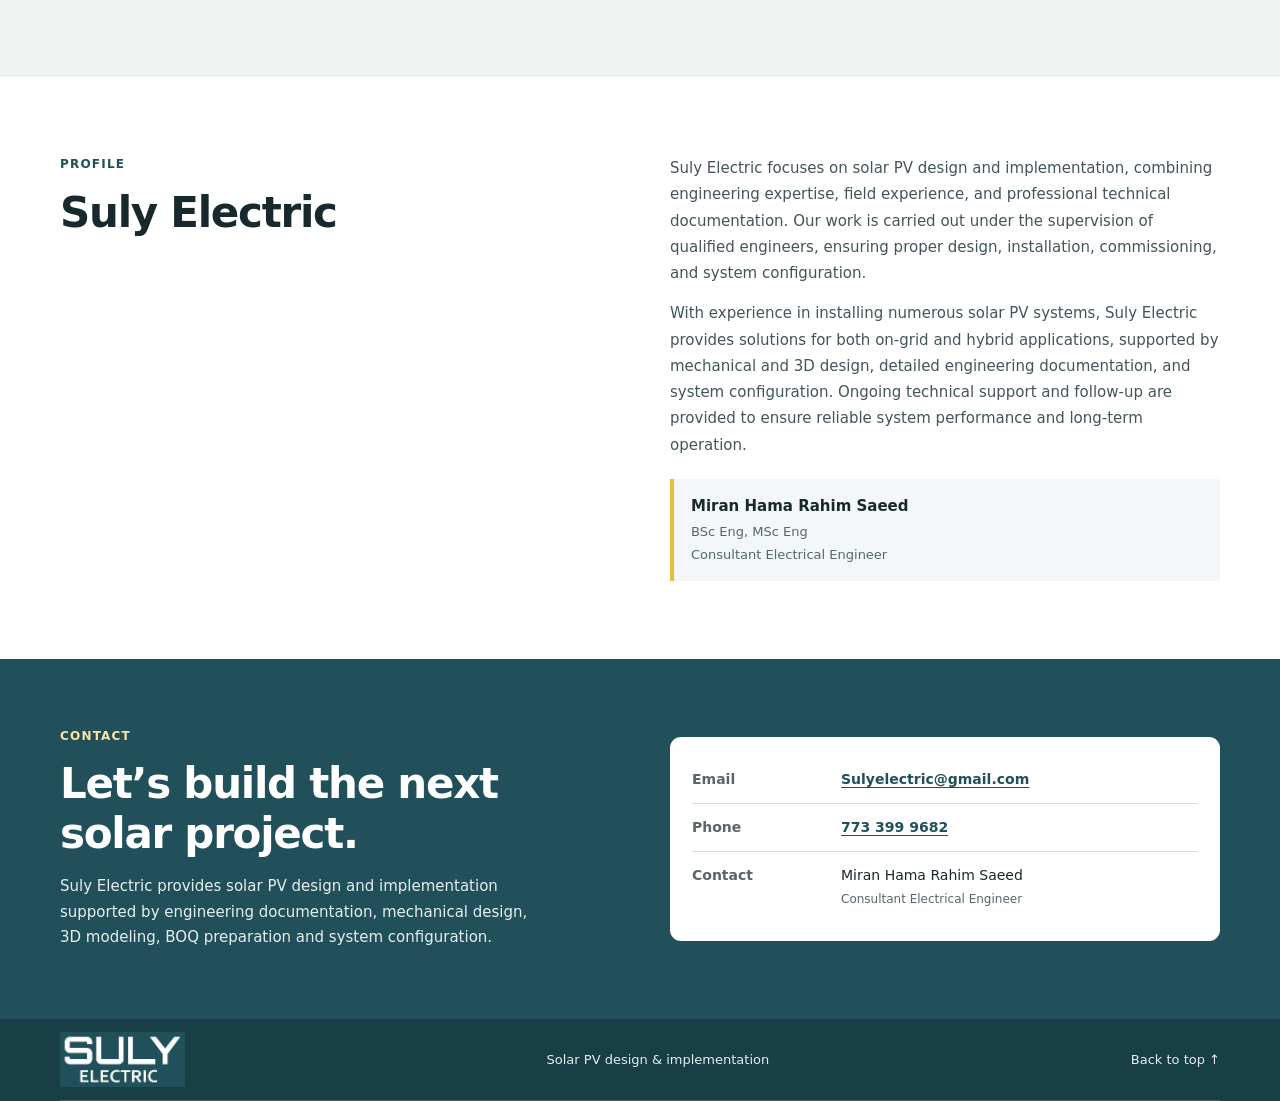
==== commit b764445c: "Add dark mode and full-screen portfolio image viewer" ====
--- a/index.html
+++ b/index.html
@@ -30,9 +30,10 @@
         <a href="#process">Workflow</a>
         <a href="#engineering">Engineering</a>
         <a href="#about">About</a>
-        <a class="nav-contact" href="#contact">Contact</a>
-      </nav>
-    </div>
+          <a class="nav-contact" href="#contact">Contact</a>
+          <button class="theme-toggle" id="theme-toggle" type="button" aria-label="Switch to dark mode" aria-pressed="false" title="Switch to dark mode"><span class="theme-toggle-icon" aria-hidden="true">☾</span><span class="theme-toggle-label">Dark mode</span></button>
+        </nav>
+      </div>
   </header>
 
   <main id="main">
@@ -44,7 +45,7 @@
           <p class="hero-text">Practical load calculation, design, documentation, implementation and system configuration for on-grid and hybrid solar PV applications.</p>
           <div class="hero-actions">
             <a class="button button-primary" href="#projects">View project portfolio</a>
-            <a class="button button-outline" href="tel:7733999682">Call 7733999682</a>
+            <a class="button button-outline" href="tel:7733999682">Call 773 399 9682</a>
           </div>
           <p class="hero-supporting">Work is carried out under the supervision of qualified engineers, ensuring proper design, installation, commissioning and system configuration.</p>
         </div>
@@ -219,12 +220,31 @@
         <div><p class="eyebrow">Contact</p><h2 id="contact-heading">Let’s build the next solar project.</h2><p>Suly Electric provides solar PV design and implementation supported by engineering documentation, mechanical design, 3D modeling, BOQ preparation and system configuration.</p></div>
         <div class="contact-card">
           <div class="contact-row"><span class="contact-label">Email</span><a href="mailto:Sulyelectric@gmail.com">Sulyelectric@gmail.com</a></div>
-          <div class="contact-row"><span class="contact-label">Phone</span><a href="tel:7733999682">7733999682</a></div>
+          <div class="contact-row"><span class="contact-label">Phone</span><a href="tel:7733999682">773 399 9682</a></div>
           <div class="contact-row"><span class="contact-label">Contact</span><span>Miran Hama Rahim Saeed<br><small>Consultant Electrical Engineer</small></span></div>
         </div>
       </div>
     </section>
   </main>
+
+  <dialog class="image-lightbox" id="image-lightbox" aria-labelledby="lightbox-caption">
+    <div class="lightbox-topbar">
+      <p class="lightbox-caption" id="lightbox-caption">Portfolio image</p>
+      <button class="lightbox-close" id="lightbox-close" type="button" aria-label="Close image viewer">Close</button>
+    </div>
+    <div class="lightbox-stage" id="lightbox-stage">
+      <img class="lightbox-image" id="lightbox-image" alt="">
+    </div>
+    <div class="lightbox-bottombar">
+      <div class="zoom-controls" aria-label="Image zoom controls">
+        <button id="zoom-out" type="button" aria-label="Zoom out" title="Zoom out">−</button>
+        <output id="zoom-level" aria-live="polite">100%</output>
+        <button id="zoom-in" type="button" aria-label="Zoom in" title="Zoom in">+</button>
+        <button class="zoom-fit" id="zoom-fit" type="button">Fit to screen</button>
+      </div>
+      <p class="lightbox-hint">Use the buttons to zoom · Press Esc to close</p>
+    </div>
+  </dialog>
 
   <footer class="site-footer">
     <div class="page-width footer-main">
--- a/styles.css
+++ b/styles.css
@@ -257,3 +257,112 @@
   html { scroll-behavior: auto; }
   *, *::before, *::after { scroll-behavior: auto !important; transition: none !important; }
 }
+
+
+/* Small visual refinements and interactive controls */
+.site-header { background: linear-gradient(110deg, #1b4650, #285c65); }
+.hero-photo img { border-radius: 12px; }
+.service-card, .directory-tools, .project-card, .no-results, .contact-card { border-radius: 11px; }
+.project-card { transition: transform 180ms ease, box-shadow 180ms ease, border-color 180ms ease; }
+.project-card:hover { transform: translateY(-2px); border-color: #a9babc; box-shadow: 0 14px 32px rgba(24, 53, 58, 0.12); }
+.project-cover > img, .photo-gallery img, .engineering-grid img { transition: transform 220ms ease; }
+.image-viewer-trigger { position: relative; cursor: zoom-in; }
+.image-viewer-trigger::before { content: "⤢"; position: absolute; z-index: 2; top: 10px; right: 10px; display: grid; width: 32px; height: 32px; place-items: center; border: 1px solid rgba(255,255,255,.55); border-radius: 50%; background: rgba(20, 38, 42, .86); color: #fff; font-size: 20px; line-height: 1; pointer-events: none; }
+.image-viewer-trigger:hover > img { transform: scale(1.025); }
+.image-viewer-trigger:focus-visible { outline: 3px solid var(--accent); outline-offset: 3px; }
+
+.theme-toggle { display: inline-flex; min-height: 38px; align-items: center; justify-content: center; gap: 7px; padding: 7px 10px; border: 1px solid rgba(255,255,255,.45); border-radius: 6px; background: rgba(255,255,255,.08); color: #fff; font-size: 12px; font-weight: 700; white-space: nowrap; cursor: pointer; }
+.theme-toggle:hover { background: rgba(255,255,255,.18); }
+.theme-toggle-icon { font-size: 18px; line-height: 1; }
+.theme-toggle-label { display: inline; }
+
+/* Dark palette keeps the logo teal while giving text and controls clear contrast. */
+:root[data-theme="dark"] {
+  color-scheme: dark;
+  --brand: #347781;
+  --brand-dark: #244f58;
+  --ink: #e8f0f1;
+  --muted: #afc0c2;
+  --line: #354d51;
+  --paper: #111a1c;
+  --white: #19282b;
+  --soft: #243a3e;
+  --shadow: 0 12px 30px rgba(0, 0, 0, .28);
+}
+:root[data-theme="dark"] body,
+:root[data-theme="dark"] .hero,
+:root[data-theme="dark"] .section-white,
+:root[data-theme="dark"] .directory-tools,
+:root[data-theme="dark"] .search-box,
+:root[data-theme="dark"] .filter-button,
+:root[data-theme="dark"] .project-card,
+:root[data-theme="dark"] .photo-gallery figure,
+:root[data-theme="dark"] .no-results,
+:root[data-theme="dark"] .engineering-grid figure,
+:root[data-theme="dark"] .contact-card { background-color: var(--white); color: var(--ink); }
+:root[data-theme="dark"] .hero { border-color: var(--line); }
+:root[data-theme="dark"] .hero-text,
+:root[data-theme="dark"] .project-summary,
+:root[data-theme="dark"] .about-copy p,
+:root[data-theme="dark"] .photo-gallery figcaption,
+:root[data-theme="dark"] .engineering-grid figcaption { color: var(--muted); }
+:root[data-theme="dark"] .quick-links { border-color: var(--line); background: var(--soft); }
+:root[data-theme="dark"] .quick-links-inner > span,
+:root[data-theme="dark"] .quick-links a,
+:root[data-theme="dark"] .eyebrow,
+:root[data-theme="dark"] .project-location,
+:root[data-theme="dark"] .project-details summary,
+:root[data-theme="dark"] .clear-search,
+:root[data-theme="dark"] .search-icon { color: #a6dbe0; }
+:root[data-theme="dark"] .search-box { border-color: #6d8387; }
+:root[data-theme="dark"] .search-box input { background: transparent; color: var(--ink); }
+:root[data-theme="dark"] .search-box input::placeholder { color: #b6c5c7; }
+:root[data-theme="dark"] .filter-button { border-color: #61777b; }
+:root[data-theme="dark"] .filter-button:hover { background: var(--soft); }
+:root[data-theme="dark"] .filter-button.is-active { border-color: var(--brand); background: var(--brand); color: #fff; }
+:root[data-theme="dark"] .project-cover { background: #24383c; }
+:root[data-theme="dark"] .service-number,
+:root[data-theme="dark"] .step-number { background: #304b50; color: #edf5f5; }
+:root[data-theme="dark"] .button-outline { border-color: #8ba5a8; background: var(--white); color: var(--ink); }
+:root[data-theme="dark"] .button-outline:hover { background: var(--soft); }
+:root[data-theme="dark"] .contact-row a { color: #a6dbe0; }
+:root[data-theme="dark"] .contact-label { color: #c0cdce; }
+:root[data-theme="dark"] .engineering-section { background: #152225; }
+:root[data-theme="dark"] .engineer-profile { background: var(--soft); }
+:root[data-theme="dark"] .portfolio-footnote,
+:root[data-theme="dark"] .detail-note { color: var(--muted); }
+:root[data-theme="dark"] .project-card:hover { border-color: #729095; }
+
+/* Accessible full-screen photo and drawing viewer */
+.image-lightbox { width: min(1120px, calc(100vw - 24px)); height: min(92vh, 900px); max-width: none; max-height: none; padding: clamp(12px, 2vw, 22px); border: 1px solid rgba(255,255,255,.2); border-radius: 14px; background: #142124; color: #f2f7f7; box-shadow: 0 24px 80px rgba(0,0,0,.45); }
+.image-lightbox[open] { display: flex; flex-direction: column; gap: 12px; }
+.image-lightbox::backdrop { background: rgba(5, 12, 14, .88); backdrop-filter: blur(5px); }
+.lightbox-topbar, .lightbox-bottombar { display: flex; align-items: center; justify-content: space-between; gap: 14px; }
+.lightbox-caption { margin: 0; font-size: 14px; font-weight: 700; line-height: 1.4; }
+.lightbox-close, .zoom-controls button { min-width: 42px; min-height: 42px; padding: 8px 12px; border: 1px solid #52666a; border-radius: 7px; background: #22363a; color: #f2f7f7; font: inherit; font-weight: 700; cursor: pointer; }
+.lightbox-close:hover, .zoom-controls button:hover { background: #315057; }
+.lightbox-stage { display: flex; flex: 1; min-height: 0; align-items: center; justify-content: center; overflow: auto; border: 1px solid rgba(255,255,255,.12); border-radius: 10px; background: #0b1214; }
+.lightbox-image { display: block; width: auto; height: auto; max-width: 92vw; max-height: 72vh; object-fit: contain; }
+.zoom-controls { display: flex; align-items: center; gap: 8px; }
+.zoom-controls output { min-width: 52px; color: #e7eeee; font-size: 13px; font-variant-numeric: tabular-nums; text-align: center; }
+.zoom-fit { margin-left: 4px; font-size: 12px !important; }
+.lightbox-hint { margin: 0; color: #bdcbcd; font-size: 11px; text-align: right; }
+:root[data-theme="dark"] .image-lightbox { color-scheme: dark; }
+
+@media (max-width: 900px) {
+  .theme-toggle { min-width: 40px; padding-inline: 10px; }
+  .theme-toggle-label { display: none; }
+}
+@media (max-width: 680px) {
+  .site-nav .theme-toggle { width: 100%; min-height: 44px; justify-content: flex-start; margin-top: 8px; padding: 12px 8px; border: 0; border-top: 1px solid rgba(255,255,255,.2); border-radius: 0; background: transparent; font-size: 15px; }
+  .site-nav .theme-toggle:hover { background: rgba(255,255,255,.09); }
+  .site-nav .theme-toggle .theme-toggle-label { display: inline; }
+  .image-lightbox { width: calc(100vw - 12px); height: calc(100vh - 12px); padding: 10px; border-radius: 10px; }
+  .lightbox-topbar, .lightbox-bottombar { gap: 8px; }
+  .lightbox-caption { max-width: 68vw; font-size: 12px; }
+  .lightbox-bottombar { align-items: flex-end; }
+  .zoom-controls { flex-wrap: wrap; gap: 5px; }
+  .zoom-controls button { min-width: 38px; min-height: 40px; padding: 6px 9px; }
+  .zoom-fit { margin-left: 0; }
+  .lightbox-hint { max-width: 108px; font-size: 10px; line-height: 1.4; }
+}
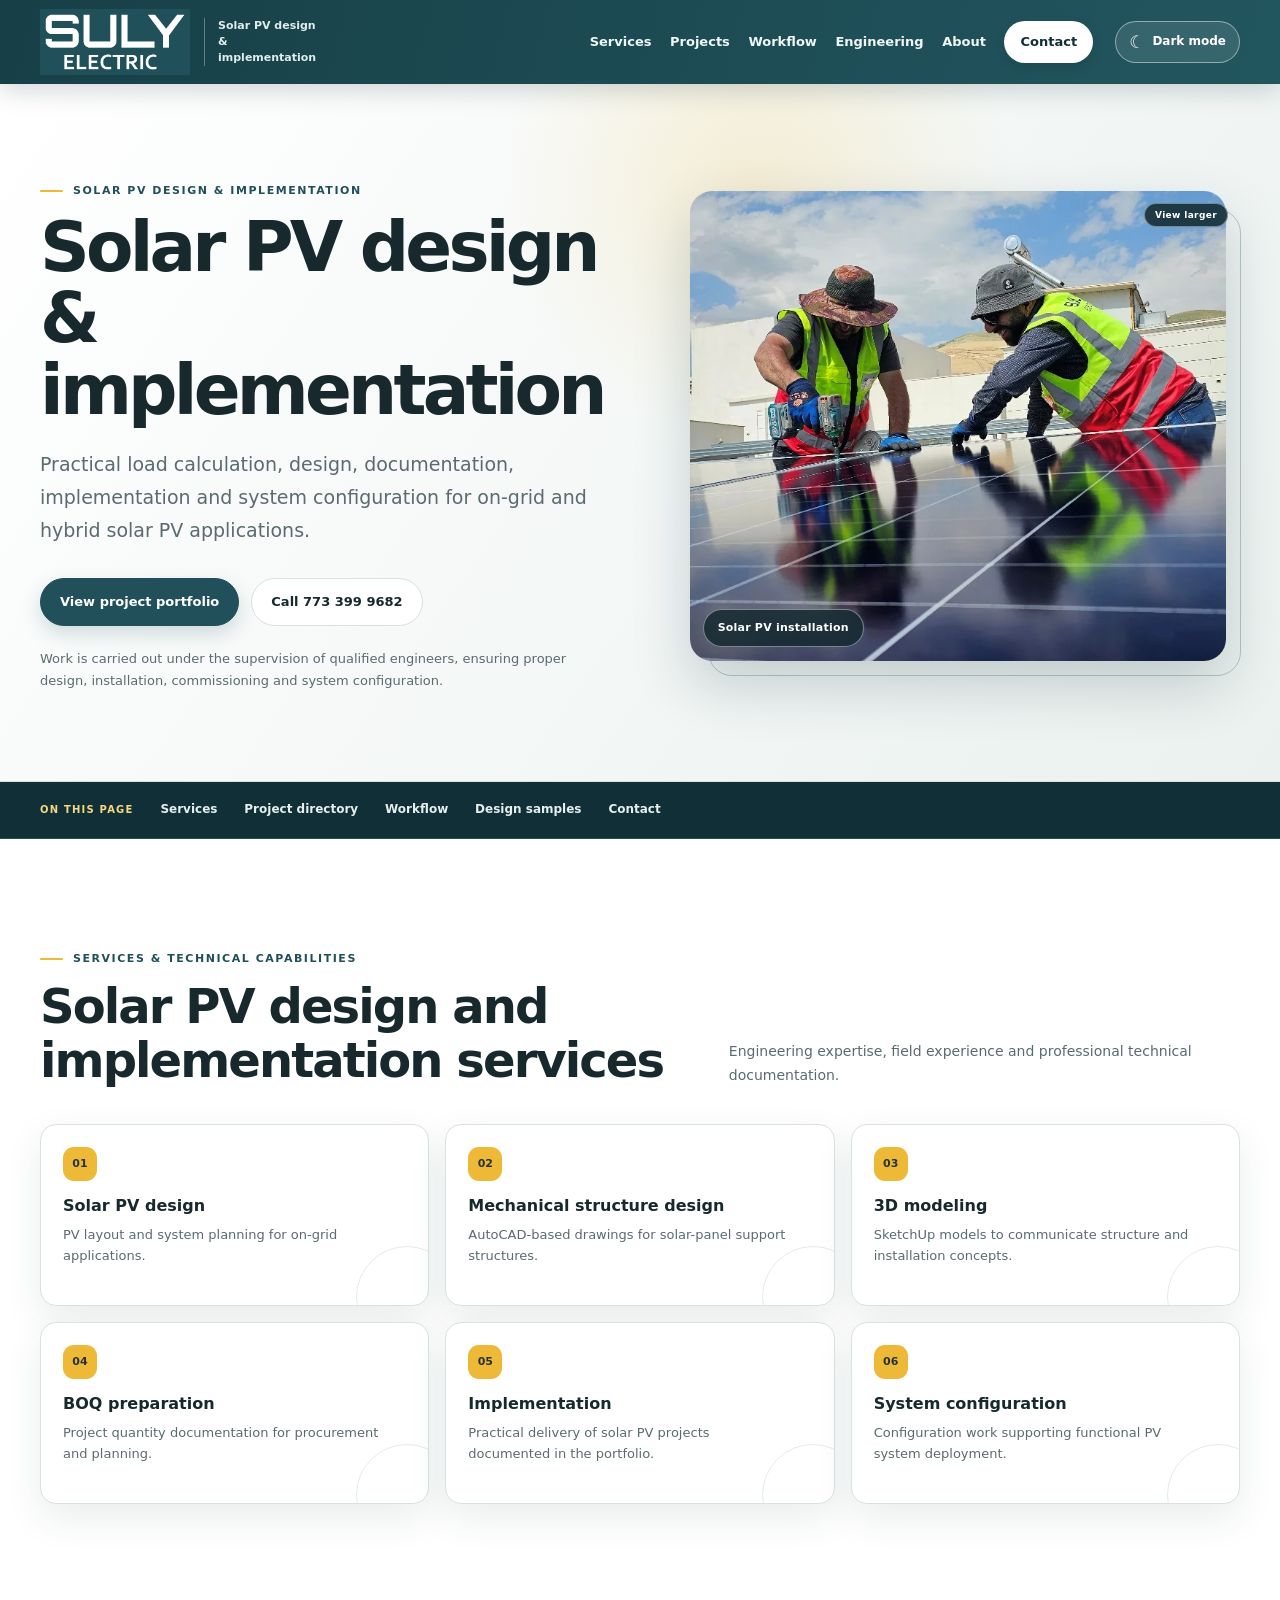
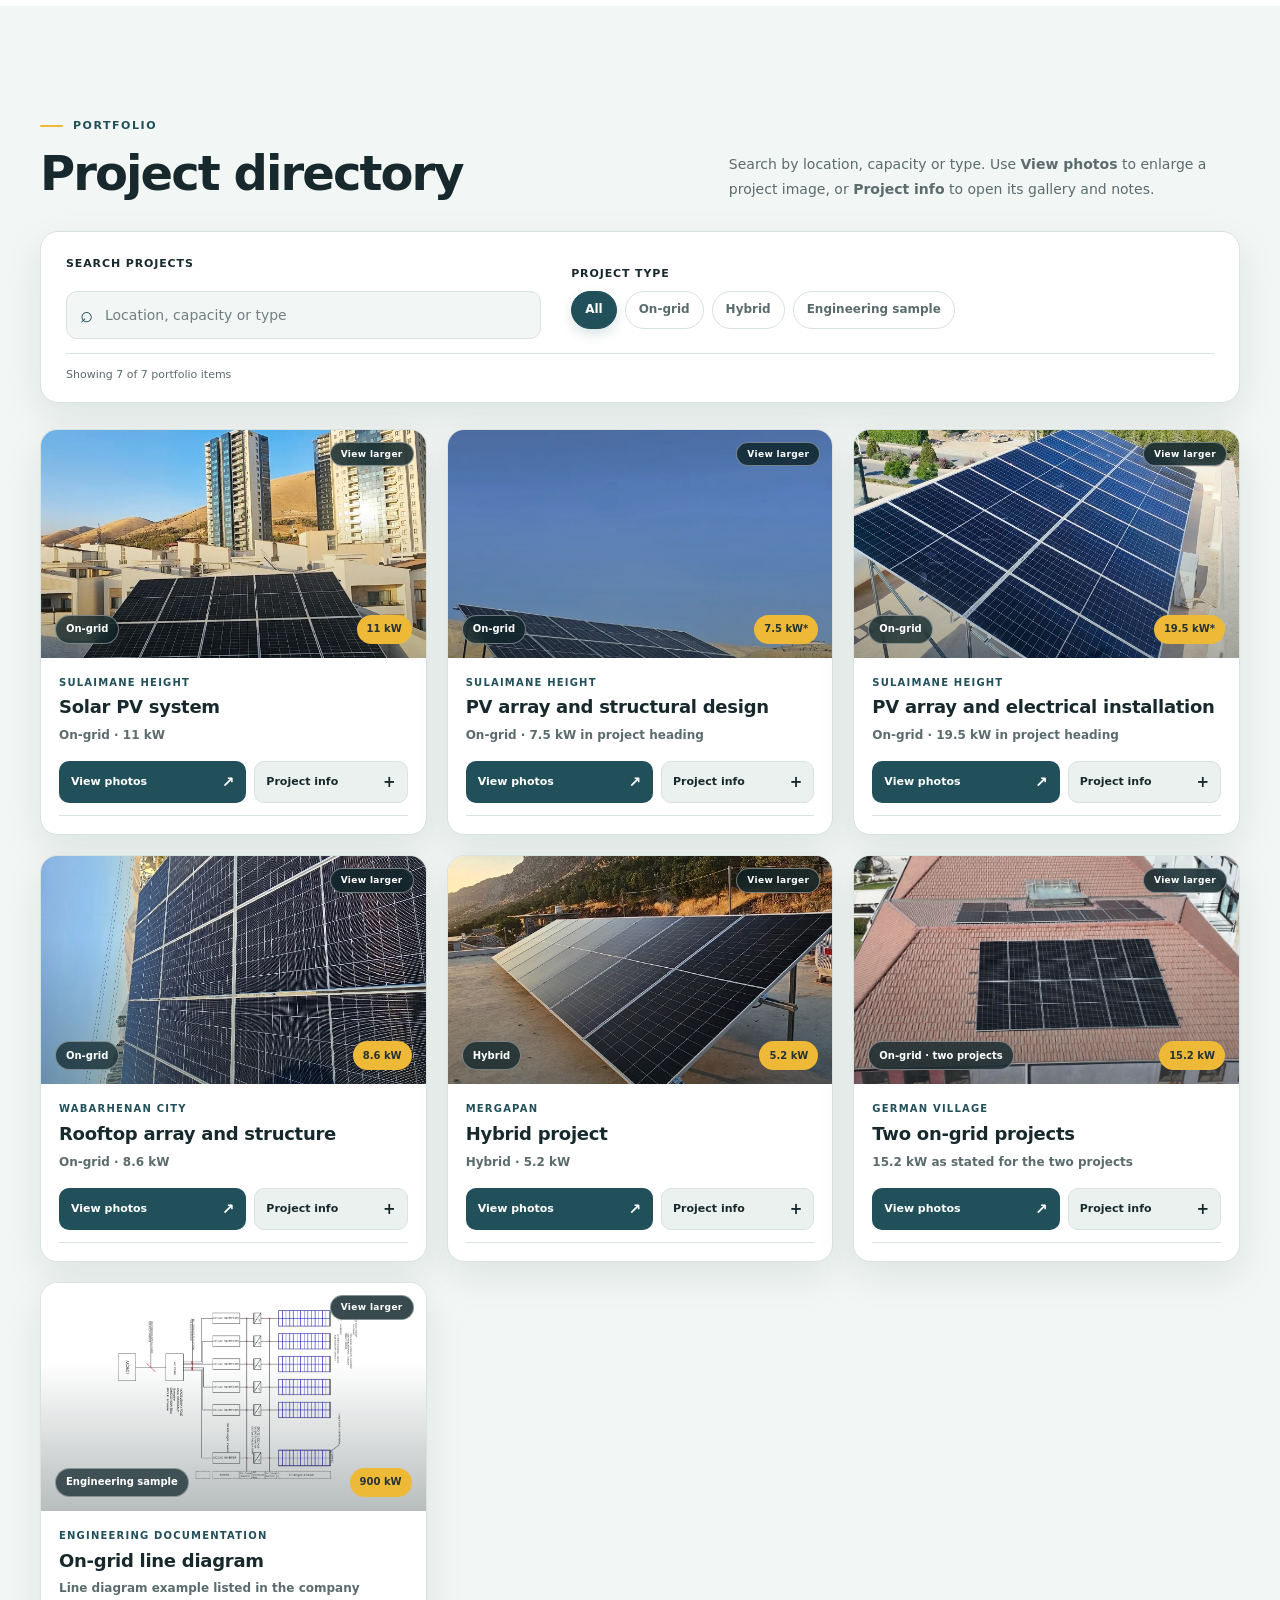
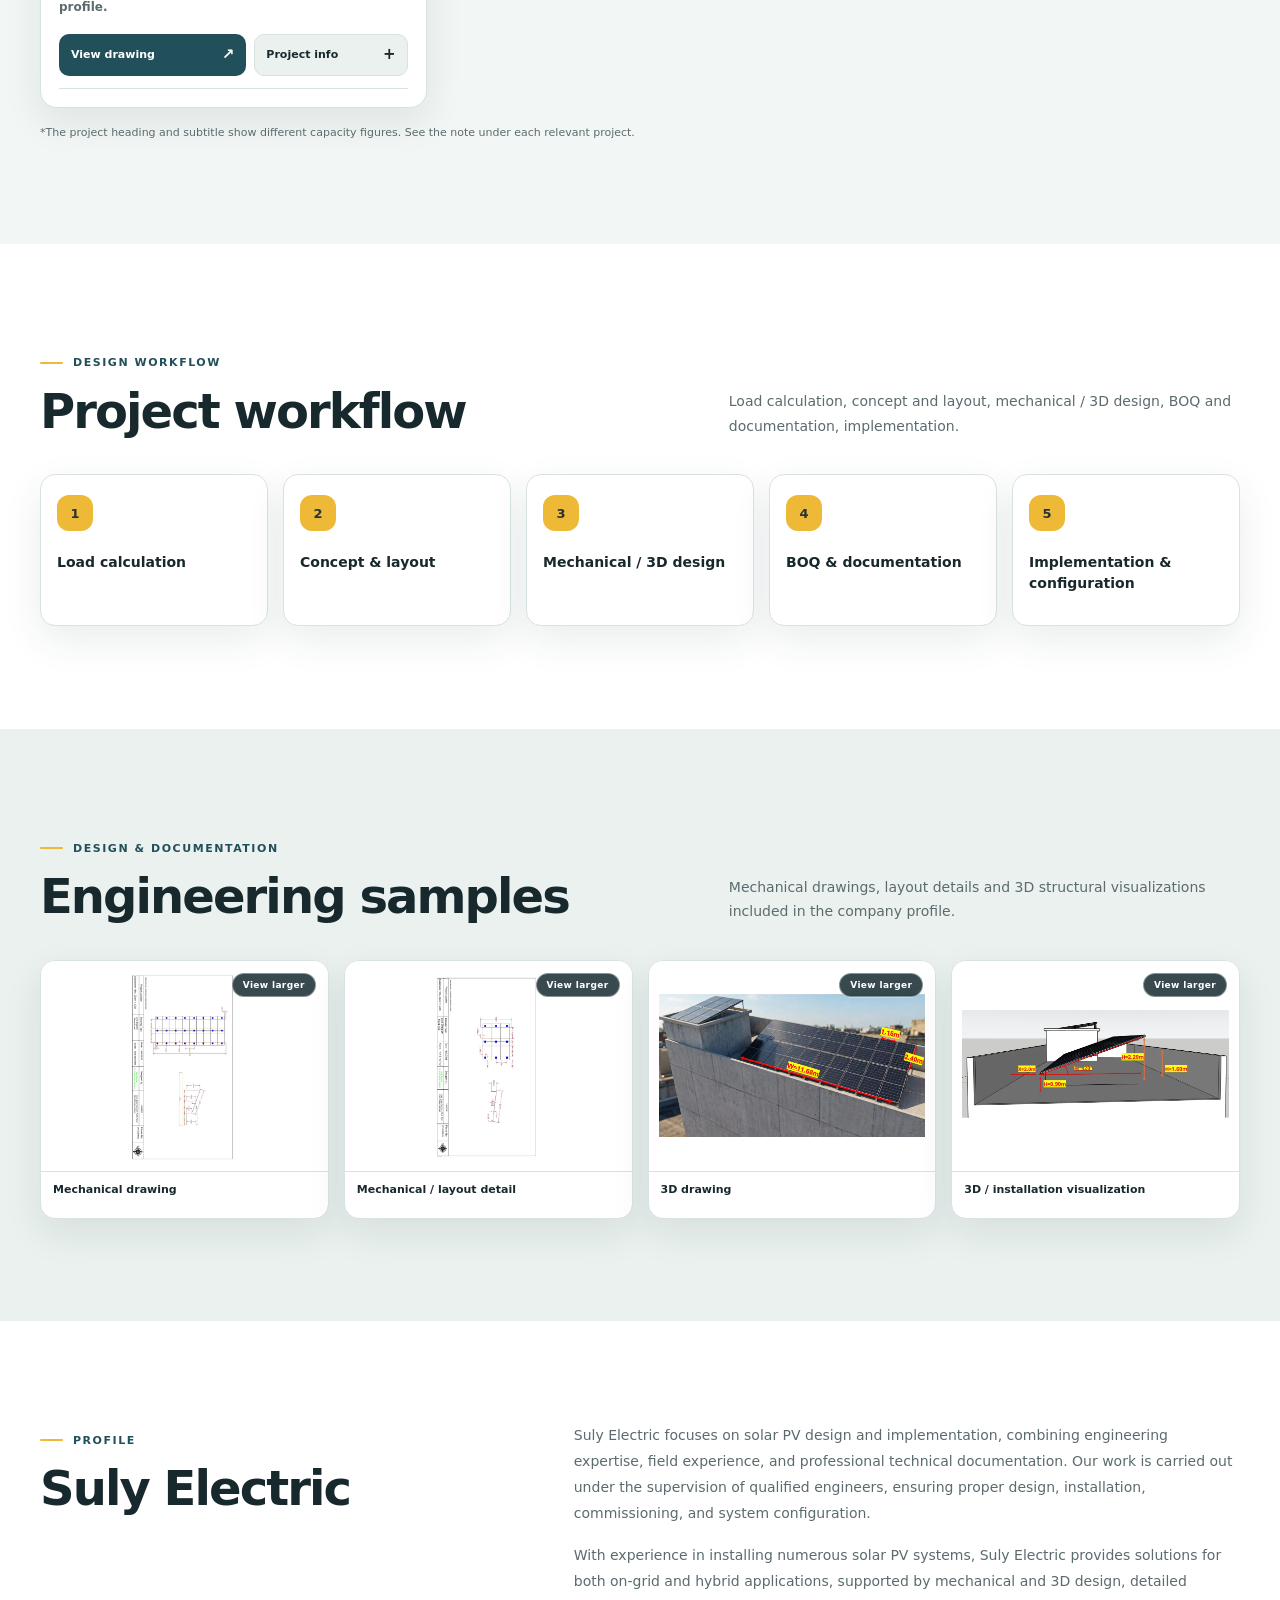
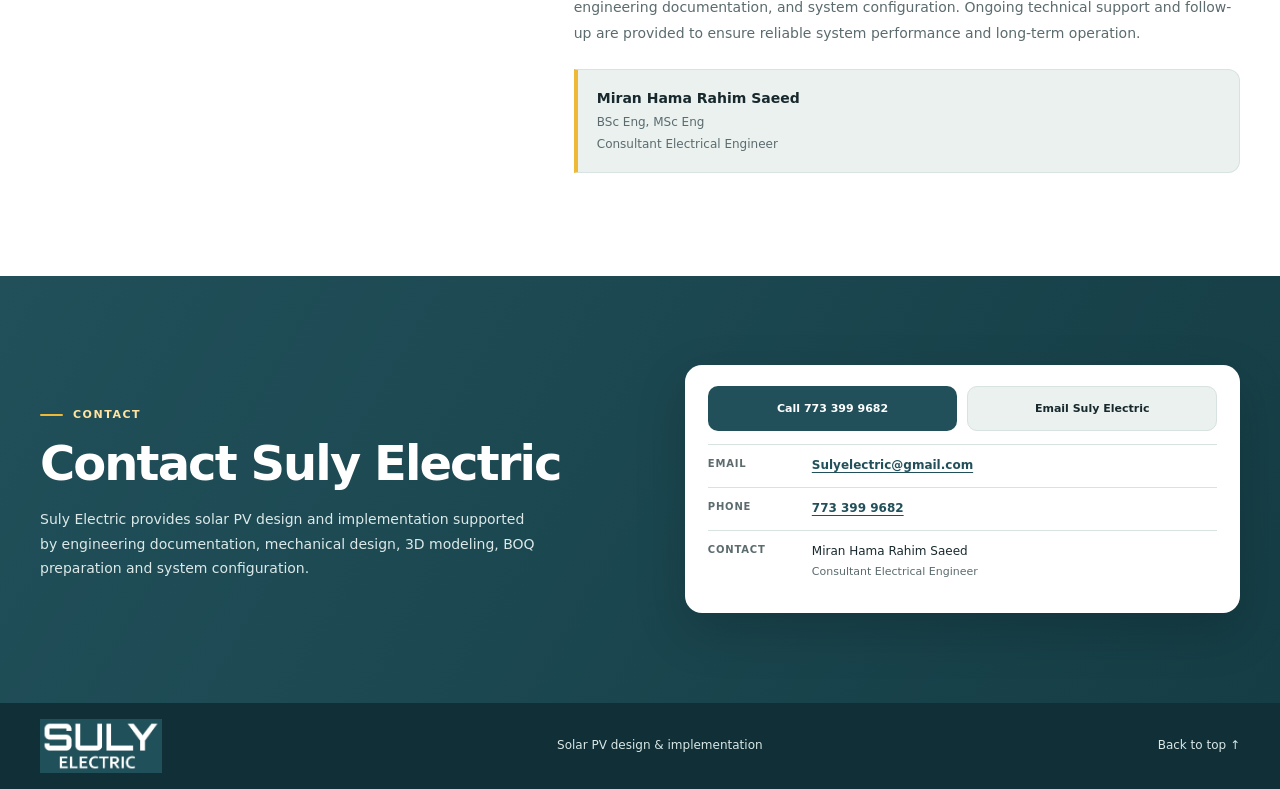
==== commit 4aa53f2c: "Redesign portfolio for easier photo discovery" ====
--- a/index.html
+++ b/index.html
@@ -10,8 +10,8 @@
   <meta property="og:type" content="website">
   <title>Suly Electric | Solar PV Design &amp; Implementation</title>
   <link rel="icon" href="assets/favicon.png" type="image/png">
-  <link rel="stylesheet" href="styles.css">
-  <script src="script.js" defer></script>
+  <link rel="stylesheet" href="styles.css?v=20261004-4">
+  <script src="script.js?v=20261004-4" defer></script>
 </head>
 <body>
   <a class="skip-link" href="#main">Skip to main content</a>
@@ -22,7 +22,7 @@
         <span class="brand-description">Solar PV design &amp; implementation</span>
       </a>
       <button class="menu-toggle" type="button" aria-label="Open menu" aria-expanded="false" aria-controls="primary-navigation">
-        <span></span><span></span><span class="menu-label">Menu</span>
+        <span class="menu-icon" aria-hidden="true"><span></span><span></span></span><span class="menu-label">Menu</span>
       </button>
       <nav class="site-nav" id="primary-navigation" aria-label="Main navigation">
         <a href="#services">Services</a>
@@ -30,9 +30,9 @@
         <a href="#process">Workflow</a>
         <a href="#engineering">Engineering</a>
         <a href="#about">About</a>
-          <a class="nav-contact" href="#contact">Contact</a>
-          <button class="theme-toggle" id="theme-toggle" type="button" aria-label="Switch to dark mode" aria-pressed="false" title="Switch to dark mode"><span class="theme-toggle-icon" aria-hidden="true">☾</span><span class="theme-toggle-label">Dark mode</span></button>
-        </nav>
+        <a class="nav-contact" href="#contact">Contact</a>
+      </nav>
+      <button class="theme-toggle" id="theme-toggle" type="button" aria-label="Switch to dark mode" aria-pressed="false" title="Switch to dark mode"><span class="theme-toggle-icon" aria-hidden="true">☾</span><span class="theme-toggle-label">Dark mode</span></button>
       </div>
   </header>
 
@@ -40,7 +40,7 @@
     <section class="hero" aria-labelledby="hero-heading">
       <div class="hero-inner page-width">
         <div class="hero-copy">
-          <p class="eyebrow">Engineering-focused solar solutions</p>
+          <p class="eyebrow">Solar PV design &amp; implementation</p>
           <h1 id="hero-heading">Solar PV design &amp; implementation</h1>
           <p class="hero-text">Practical load calculation, design, documentation, implementation and system configuration for on-grid and hybrid solar PV applications.</p>
           <div class="hero-actions">
@@ -94,7 +94,7 @@
             <p class="eyebrow">Portfolio</p>
             <h2 id="projects-heading">Project directory</h2>
           </div>
-          <p class="section-intro">Search by project location, capacity or type. Open an entry to view its portfolio photographs and notes.</p>
+          <p class="section-intro">Search by location, capacity or type. Use <strong>View photos</strong> to enlarge a project image, or <strong>Project info</strong> to open its gallery and notes.</p>
         </div>
 
         <div class="directory-tools">
@@ -118,6 +118,7 @@
           <article class="project-card" data-category="on-grid" data-search="sulaimane height 11 kw 11kw on grid rooftop solar pv inverter electrical installation array layout">
             <figure class="project-cover"><img src="assets/images/11kw-array.webp" alt="Solar PV array for an 11 kW on-grid project at Sulaimane Height" loading="lazy"><figcaption><span class="project-tag">On-grid</span><span class="capacity">11 kW</span></figcaption></figure>
             <div class="project-body"><p class="project-location">Sulaimane Height</p><h3>Solar PV system</h3><p class="project-summary">On-grid · 11 kW</p>
+              <div class="project-actions"><button class="project-photo-button" type="button" data-open-cover aria-label="View Sulaimane Height project photos">View photos <span aria-hidden="true">↗</span></button><button class="project-info-button" type="button" data-toggle-info aria-expanded="false">Project info <span aria-hidden="true">+</span></button></div>
               <details class="project-details"><summary>Project photographs and notes</summary><p class="detail-note">The profile shows the PV array, rooftop arrangement, production graph, inverter and electrical installation.</p><div class="photo-gallery"><figure><img src="assets/images/11kw-rooftop.webp" alt="Rooftop PV arrangement at Sulaimane Height" loading="lazy"><figcaption>Rooftop PV arrangement</figcaption></figure><figure><img src="assets/images/11kw-inverter.webp" alt="Inverter and electrical installation at Sulaimane Height" loading="lazy"><figcaption>Inverter and electrical installation</figcaption></figure></div></details>
             </div>
           </article>
@@ -125,6 +126,7 @@
           <article class="project-card" data-category="on-grid" data-search="sulaimane height 7.5 kw 7kw 7.5kw on grid solar mechanical drawing 3d structure inverter pv array">
             <figure class="project-cover"><img src="assets/images/7-5kw-array.webp" alt="PV array shown for the Sulaimane Height project" loading="lazy"><figcaption><span class="project-tag">On-grid</span><span class="capacity">7.5 kW*</span></figcaption></figure>
             <div class="project-body"><p class="project-location">Sulaimane Height</p><h3>PV array and structural design</h3><p class="project-summary">On-grid · 7.5 kW in project heading</p>
+              <div class="project-actions"><button class="project-photo-button" type="button" data-open-cover aria-label="View Sulaimane Height project photos and drawings">View photos <span aria-hidden="true">↗</span></button><button class="project-info-button" type="button" data-toggle-info aria-expanded="false">Project info <span aria-hidden="true">+</span></button></div>
               <details class="project-details"><summary>Project photographs and notes</summary><p class="detail-note">Source profile: the project heading says 7.5 kW; the subtitle says 7 kW.</p><div class="photo-gallery"><figure><img src="assets/images/7-5kw-mechanical.webp" alt="Mechanical drawing for the solar support structure" loading="lazy"><figcaption>Mechanical drawing</figcaption></figure><figure><img src="assets/images/7-5kw-3d.webp" alt="3D visualization of the solar support structure" loading="lazy"><figcaption>3D visualization</figcaption></figure><figure><img src="assets/images/7-5kw-inverter.webp" alt="Inverter installation" loading="lazy"><figcaption>Inverter installation</figcaption></figure></div></details>
             </div>
           </article>
@@ -132,6 +134,7 @@
           <article class="project-card" data-category="on-grid" data-search="sulaimane height 19.5 kw 19kw 19.5kw on grid solar pv array inverter protection distribution">
             <figure class="project-cover"><img src="assets/images/19-5kw-array.webp" alt="PV array shown for the Sulaimane Height project" loading="lazy"><figcaption><span class="project-tag">On-grid</span><span class="capacity">19.5 kW*</span></figcaption></figure>
             <div class="project-body"><p class="project-location">Sulaimane Height</p><h3>PV array and electrical installation</h3><p class="project-summary">On-grid · 19.5 kW in project heading</p>
+              <div class="project-actions"><button class="project-photo-button" type="button" data-open-cover aria-label="View Sulaimane Height project photos and installation">View photos <span aria-hidden="true">↗</span></button><button class="project-info-button" type="button" data-toggle-info aria-expanded="false">Project info <span aria-hidden="true">+</span></button></div>
               <details class="project-details"><summary>Project photographs and notes</summary><p class="detail-note">Source profile: the project heading says 19.5 kW; the subtitle says 19 kW.</p><div class="photo-gallery"><figure><img src="assets/images/19-5kw-site.webp" alt="PV array and surrounding site at Sulaimane Height" loading="lazy"><figcaption>PV array and site</figcaption></figure><figure><img src="assets/images/19-5kw-inverter.webp" alt="Inverter installation" loading="lazy"><figcaption>Inverter installation</figcaption></figure><figure><img src="assets/images/19-5kw-protection.webp" alt="Electrical distribution and protection equipment" loading="lazy"><figcaption>Distribution and protection</figcaption></figure></div></details>
             </div>
           </article>
@@ -139,6 +142,7 @@
           <article class="project-card" data-category="on-grid" data-search="wabarhenan city 8.6 kw 8.6kw on grid solar rooftop pv array layout mechanical structure">
             <figure class="project-cover"><img src="assets/images/8-6kw-array.webp" alt="PV array layout for the Wabarhenan City project" loading="lazy"><figcaption><span class="project-tag">On-grid</span><span class="capacity">8.6 kW</span></figcaption></figure>
             <div class="project-body"><p class="project-location">Wabarhenan City</p><h3>Rooftop array and structure</h3><p class="project-summary">On-grid · 8.6 kW</p>
+              <div class="project-actions"><button class="project-photo-button" type="button" data-open-cover aria-label="View Wabarhenan City project photos">View photos <span aria-hidden="true">↗</span></button><button class="project-info-button" type="button" data-toggle-info aria-expanded="false">Project info <span aria-hidden="true">+</span></button></div>
               <details class="project-details"><summary>Project photographs and notes</summary><p class="detail-note">The profile includes the PV array layout, rooftop PV system and mechanical structure.</p><div class="photo-gallery"><figure><img src="assets/images/8-6kw-rooftop.webp" alt="Rooftop PV system in Wabarhenan City" loading="lazy"><figcaption>Rooftop PV system</figcaption></figure><figure><img src="assets/images/8-6kw-structure.webp" alt="Mechanical structure in Wabarhenan City" loading="lazy"><figcaption>Mechanical structure</figcaption></figure></div></details>
             </div>
           </article>
@@ -146,6 +150,7 @@
           <article class="project-card" data-category="hybrid" data-search="mergapan 5.2 kw 5.2kw hybrid battery storage solar pv array inverter">
             <figure class="project-cover"><img src="assets/images/5-2kw-site.webp" alt="Solar PV array at the Mergapan hybrid project" loading="lazy"><figcaption><span class="project-tag">Hybrid</span><span class="capacity">5.2 kW</span></figcaption></figure>
             <div class="project-body"><p class="project-location">Mergapan</p><h3>Hybrid project</h3><p class="project-summary">Hybrid · 5.2 kW</p>
+              <div class="project-actions"><button class="project-photo-button" type="button" data-open-cover aria-label="View Mergapan project photos">View photos <span aria-hidden="true">↗</span></button><button class="project-info-button" type="button" data-toggle-info aria-expanded="false">Project info <span aria-hidden="true">+</span></button></div>
               <details class="project-details"><summary>Project photographs and notes</summary><p class="detail-note">The profile shows the PV array and inverter and battery installation.</p><div class="photo-gallery"><figure><img src="assets/images/5-2kw-array.webp" alt="PV array view at the Mergapan project" loading="lazy"><figcaption>PV array</figcaption></figure><figure><img src="assets/images/5-2kw-inverter-battery.webp" alt="Inverter and battery installation at Mergapan" loading="lazy"><figcaption>Inverter and battery installation</figcaption></figure></div></details>
             </div>
           </article>
@@ -153,6 +158,7 @@
           <article class="project-card" data-category="on-grid" data-search="german village 15.2 kw two projects two systems rooftop on-grid solar pv">
             <figure class="project-cover"><img src="assets/images/german-village-roof-a.webp" alt="Aerial view of rooftop solar panels in German Village" loading="lazy"><figcaption><span class="project-tag">On-grid · two projects</span><span class="capacity">15.2 kW</span></figcaption></figure>
             <div class="project-body"><p class="project-location">German Village</p><h3>Two on-grid projects</h3><p class="project-summary">15.2 kW as stated for the two projects</p>
+              <div class="project-actions"><button class="project-photo-button" type="button" data-open-cover aria-label="View German Village project photos">View photos <span aria-hidden="true">↗</span></button><button class="project-info-button" type="button" data-toggle-info aria-expanded="false">Project info <span aria-hidden="true">+</span></button></div>
               <details class="project-details"><summary>Project photographs and notes</summary><p class="detail-note">The source profile lists two on-grid projects and states 15.2 kW; separate ratings are not given.</p><div class="photo-gallery"><figure><img src="assets/images/german-village-roof-b.webp" alt="Another aerial view of the German Village rooftop systems" loading="lazy"><figcaption>Rooftop PV layout</figcaption></figure></div></details>
             </div>
           </article>
@@ -160,6 +166,7 @@
           <article class="project-card engineering-card" data-category="engineering" data-search="900 kw 900kw line diagram on grid electrical design documentation engineering sample drawing">
             <figure class="project-cover diagram-cover"><img src="assets/images/900kw-line-diagram.webp" alt="Line diagram shown in the company profile for a 900 kW on-grid system" loading="lazy"><figcaption><span class="project-tag">Engineering sample</span><span class="capacity">900 kW</span></figcaption></figure>
             <div class="project-body"><p class="project-location">Engineering documentation</p><h3>On-grid line diagram</h3><p class="project-summary">Line diagram example listed in the company profile.</p>
+              <div class="project-actions"><button class="project-photo-button" type="button" data-open-cover aria-label="View the 900 kW on-grid line diagram">View drawing <span aria-hidden="true">↗</span></button><button class="project-info-button" type="button" data-toggle-info aria-expanded="false">Project info <span aria-hidden="true">+</span></button></div>
               <details class="project-details"><summary>Project note</summary><p class="detail-note">The profile describes a line diagram of a 900 kW on-grid system. It is shown as an engineering-documentation example.</p></details>
             </div>
           </article>
@@ -217,8 +224,9 @@
 
     <section class="contact-section" id="contact" aria-labelledby="contact-heading">
       <div class="page-width contact-layout">
-        <div><p class="eyebrow">Contact</p><h2 id="contact-heading">Let’s build the next solar project.</h2><p>Suly Electric provides solar PV design and implementation supported by engineering documentation, mechanical design, 3D modeling, BOQ preparation and system configuration.</p></div>
+        <div><p class="eyebrow">Contact</p><h2 id="contact-heading">Contact Suly Electric</h2><p>Suly Electric provides solar PV design and implementation supported by engineering documentation, mechanical design, 3D modeling, BOQ preparation and system configuration.</p></div>
         <div class="contact-card">
+          <div class="contact-actions"><a class="contact-action primary" href="tel:7733999682">Call 773 399 9682</a><a class="contact-action secondary" href="mailto:Sulyelectric@gmail.com">Email Suly Electric</a></div>
           <div class="contact-row"><span class="contact-label">Email</span><a href="mailto:Sulyelectric@gmail.com">Sulyelectric@gmail.com</a></div>
           <div class="contact-row"><span class="contact-label">Phone</span><a href="tel:7733999682">773 399 9682</a></div>
           <div class="contact-row"><span class="contact-label">Contact</span><span>Miran Hama Rahim Saeed<br><small>Consultant Electrical Engineer</small></span></div>
@@ -233,7 +241,9 @@
       <button class="lightbox-close" id="lightbox-close" type="button" aria-label="Close image viewer">Close</button>
     </div>
     <div class="lightbox-stage" id="lightbox-stage">
+      <button class="lightbox-nav-button previous" id="lightbox-previous" type="button" aria-label="Previous photo">‹</button>
       <img class="lightbox-image" id="lightbox-image" alt="">
+      <button class="lightbox-nav-button next" id="lightbox-next" type="button" aria-label="Next photo">›</button>
     </div>
     <div class="lightbox-bottombar">
       <div class="zoom-controls" aria-label="Image zoom controls">
@@ -241,8 +251,9 @@
         <output id="zoom-level" aria-live="polite">100%</output>
         <button id="zoom-in" type="button" aria-label="Zoom in" title="Zoom in">+</button>
         <button class="zoom-fit" id="zoom-fit" type="button">Fit to screen</button>
-      </div>
-      <p class="lightbox-hint">Use the buttons to zoom · Press Esc to close</p>
+        <output class="lightbox-counter" id="lightbox-counter" aria-live="polite">1 / 1</output>
+      </div>
+      <p class="lightbox-hint">Use the arrows to browse · Zoom with + / − · Esc to close</p>
     </div>
   </dialog>
 
--- a/styles.css
+++ b/styles.css
@@ -1,368 +1,367 @@
-/* Brand palette is sampled from the Suly Electric logo. */
+/* Suly Electric — solar engineering, presented with clarity. */
 :root {
   --brand: #21505a;
-  --brand-dark: #183e46;
+  --brand-strong: #173e46;
+  --brand-deep: #102f36;
   --accent: #edb936;
   --ink: #18292d;
-  --muted: #56666a;
-  --line: #d9e0e1;
-  --paper: #f4f7f7;
-  --white: #ffffff;
-  --soft: #eaf1f1;
-  --max-width: 1160px;
-  --shadow: 0 6px 22px rgba(24, 53, 58, 0.07);
-  font-family: system-ui, -apple-system, BlinkMacSystemFont, "Segoe UI", sans-serif;
+  --muted: #5b6b6e;
+  --line: #d8e2e0;
+  --canvas: #f2f6f4;
+  --surface: #ffffff;
+  --surface-alt: #eaf1ef;
+  --surface-soft: #dce9e5;
+  --shadow: 0 14px 38px rgba(22, 55, 60, .09);
+  --shadow-hover: 0 20px 48px rgba(18, 50, 55, .16);
+  --content: 1200px;
+  color-scheme: light;
+  font-family: Inter, "Segoe UI", system-ui, -apple-system, BlinkMacSystemFont, sans-serif;
   color: var(--ink);
-  background: var(--paper);
+  background: var(--canvas);
   font-size: 16px;
   line-height: 1.65;
 }
 
+html[data-theme="dark"] {
+  --brand: #3b7b86;
+  --brand-strong: #24545d;
+  --brand-deep: #183e45;
+  --ink: #edf3f3;
+  --muted: #b5c4c5;
+  --line: #354d51;
+  --canvas: #10191c;
+  --surface: #19282c;
+  --surface-alt: #20363a;
+  --surface-soft: #294247;
+  --shadow: 0 16px 40px rgba(0, 0, 0, .22);
+  --shadow-hover: 0 22px 50px rgba(0, 0, 0, .35);
+  color-scheme: dark;
+}
+
 * { box-sizing: border-box; }
-html { scroll-behavior: smooth; scroll-padding-top: 94px; }
-body { margin: 0; background: var(--paper); color: var(--ink); -webkit-font-smoothing: antialiased; }
+html { scroll-behavior: smooth; scroll-padding-top: 100px; }
+body { margin: 0; background: var(--canvas); color: var(--ink); -webkit-font-smoothing: antialiased; transition: background-color .28s ease, color .28s ease; }
 img { display: block; max-width: 100%; }
 a { color: var(--brand); text-underline-offset: 3px; }
 button, input { font: inherit; }
-a:focus-visible, button:focus-visible, summary:focus-visible { outline: 3px solid var(--accent); outline-offset: 3px; }
-.page-width, .header-inner { width: min(var(--max-width), calc(100% - 48px)); margin-inline: auto; }
-.skip-link { position: absolute; left: 12px; top: -60px; z-index: 100; padding: 10px 14px; border-radius: 4px; background: #fff; color: var(--brand-dark); }
+button { color: inherit; }
+a:focus-visible, button:focus-visible, summary:focus-visible, input:focus-visible { outline: 3px solid var(--accent); outline-offset: 3px; }
+.page-width, .header-inner { width: min(var(--content), calc(100% - 48px)); margin-inline: auto; }
+.skip-link { position: absolute; top: -60px; left: 12px; z-index: 100; padding: 10px 14px; border-radius: 8px; background: #fff; color: #173e46; }
 .skip-link:focus { top: 12px; }
 
-/* Header and brand */
-.site-header { position: sticky; top: 0; z-index: 20; color: #fff; background: var(--brand); box-shadow: 0 2px 10px rgba(0, 0, 0, 0.11); }
-.header-inner { min-height: 88px; display: flex; align-items: center; justify-content: space-between; gap: 28px; }
-.brand { min-width: 245px; display: flex; align-items: center; gap: 15px; color: #fff; text-decoration: none; }
-.brand img { width: 160px; height: 70px; object-fit: contain; }
-.brand-description { max-width: 125px; padding-left: 14px; border-left: 1px solid rgba(255, 255, 255, 0.3); color: #e8f0f0; font-size: 11px; line-height: 1.4; }
-.site-nav { display: flex; align-items: center; gap: 22px; }
-.site-nav a { padding: 8px 0; color: #fff; font-size: 14px; font-weight: 600; text-decoration: none; }
-.site-nav a:hover, .site-nav a:focus-visible { text-decoration: underline; text-underline-offset: 5px; }
-.site-nav .nav-contact { padding: 11px 16px; border-radius: 6px; background: #fff; color: var(--brand-dark); }
-.site-nav .nav-contact:hover { background: #f5f6ef; text-decoration: none; }
+/* Brand header */
+.site-header { position: sticky; top: 0; z-index: 50; color: #fff; background: linear-gradient(105deg, #173f47, #22565f); box-shadow: 0 6px 24px rgba(11, 37, 41, .18); }
+.header-inner { position: relative; display: flex; min-height: 84px; align-items: center; gap: 22px; }
+.brand { display: flex; min-width: 244px; align-items: center; gap: 14px; color: #fff; text-decoration: none; }
+.brand img { width: 150px; height: 66px; object-fit: contain; }
+.brand-description { max-width: 125px; padding-left: 13px; border-left: 1px solid rgba(255,255,255,.32); color: #e0eded; font-size: 11px; font-weight: 600; line-height: 1.45; }
+.site-nav { display: flex; align-items: center; justify-content: flex-end; gap: clamp(11px, 1.45vw, 21px); margin-left: auto; }
+.site-nav a { padding: 8px 0; color: #f0f6f5; font-size: 13px; font-weight: 650; text-decoration: none; transition: color .2s ease, opacity .2s ease; }
+.site-nav a:hover { color: #fff; opacity: .82; }
+.site-nav .nav-contact { padding: 10px 16px; border-radius: 999px; background: #fff; color: var(--brand-deep); box-shadow: 0 4px 12px rgba(0,0,0,.12); }
+.site-nav .nav-contact:hover { background: #f6f4ea; opacity: 1; }
+.theme-toggle { display: inline-flex; flex: 0 0 auto; min-height: 42px; align-items: center; justify-content: center; gap: 8px; padding: 8px 13px; border: 1px solid rgba(255,255,255,.46); border-radius: 999px; background: rgba(255,255,255,.1); color: #fff; font-size: 12px; font-weight: 750; white-space: nowrap; cursor: pointer; transition: background .2s ease, border-color .2s ease, transform .2s ease; }
+.theme-toggle:hover { transform: translateY(-1px); border-color: rgba(255,255,255,.8); background: rgba(255,255,255,.2); }
+.theme-toggle-icon { font-size: 17px; line-height: 1; }
+.theme-toggle-label { display: inline; }
 .menu-toggle { display: none; }
 
 /* Opening section */
-.hero { border-bottom: 1px solid var(--line); background: #fff; }
-.hero-inner { display: grid; grid-template-columns: 1.03fr 0.97fr; align-items: center; gap: 56px; padding-block: 70px; }
-.eyebrow { margin: 0 0 13px; color: var(--brand); font-size: 12px; font-weight: 700; letter-spacing: 0.1em; text-transform: uppercase; }
-.hero h1 { max-width: 620px; margin: 0; color: var(--ink); font-size: clamp(38px, 4.2vw, 52px); line-height: 1.13; letter-spacing: -0.035em; }
-.hero-text { max-width: 590px; margin: 20px 0 0; color: #405256; font-size: 18px; line-height: 1.7; }
-.hero-actions { display: flex; flex-wrap: wrap; gap: 12px; margin-top: 27px; }
-.button { display: inline-flex; min-height: 46px; align-items: center; justify-content: center; padding: 11px 17px; border: 2px solid transparent; border-radius: 5px; font-size: 14px; font-weight: 700; text-decoration: none; transition: background 0.18s, color 0.18s, border-color 0.18s; }
-.button-primary { border-color: var(--brand); background: var(--brand); color: #fff; }
-.button-primary:hover { border-color: var(--brand-dark); background: var(--brand-dark); }
-.button-outline { border-color: #8da2a5; background: #fff; color: var(--brand-dark); }
-.button-outline:hover { border-color: var(--brand); background: var(--soft); }
-.hero-supporting { max-width: 555px; margin: 22px 0 0; color: var(--muted); font-size: 13px; line-height: 1.65; }
-.hero-photo { min-width: 0; margin: 0; }
-.hero-photo img { width: 100%; height: 390px; border-radius: 8px; object-fit: cover; }
-.hero-photo figcaption { padding: 8px 2px 0; color: var(--muted); font-size: 12px; }
-
-/* Simple in-page navigation */
-.quick-links { border-bottom: 1px solid #dae4e4; background: var(--soft); }
-.quick-links-inner { display: flex; min-height: 55px; align-items: center; gap: 21px; overflow-x: auto; white-space: nowrap; }
-.quick-links-inner > span { color: var(--brand-dark); font-size: 12px; font-weight: 700; }
-.quick-links a { color: #39565a; font-size: 12px; font-weight: 600; text-decoration: none; }
-.quick-links a:hover { text-decoration: underline; }
-
-/* Shared section layout */
-.section { padding-block: 78px; }
-.section-white { background: #fff; }
-.section-header { display: grid; grid-template-columns: 1.1fr 0.9fr; align-items: end; gap: 48px; margin-bottom: 34px; }
-.section-header h2, .about-layout h2, .contact-layout h2 { max-width: 650px; margin: 0; color: var(--ink); font-size: clamp(30px, 3.7vw, 42px); line-height: 1.18; letter-spacing: -0.03em; }
-.section-intro { max-width: 460px; margin: 0; color: var(--muted); font-size: 15px; line-height: 1.7; }
-
-/* Services */
-.service-grid { display: grid; grid-template-columns: repeat(3, 1fr); gap: 14px; }
-.service-card { min-height: 180px; padding: 20px 20px 21px; border: 1px solid var(--line); border-radius: 7px; background: var(--paper); }
-.service-number { display: inline-grid; width: 32px; height: 32px; place-items: center; margin-bottom: 11px; border-radius: 50%; background: #dce9e9; color: var(--brand-dark); font-size: 12px; font-weight: 700; }
-.service-card h3 { margin: 0 0 8px; font-size: 17px; line-height: 1.35; }
-.service-card p { margin: 0; color: var(--muted); font-size: 14px; line-height: 1.6; }
+.hero { position: relative; isolation: isolate; overflow: hidden; border-bottom: 1px solid var(--line); background: linear-gradient(125deg, var(--surface) 0%, var(--surface-alt) 100%); }
+.hero::before { position: absolute; z-index: -1; top: -170px; right: 20%; width: 540px; height: 540px; border-radius: 50%; background: radial-gradient(circle, rgba(237,185,54,.18), rgba(237,185,54,0) 68%); content: ""; animation: sunlight-drift 18s ease-in-out infinite alternate; }
+.hero-inner { display: grid; min-height: 560px; grid-template-columns: 1.02fr .98fr; align-items: center; gap: clamp(36px, 6vw, 80px); padding-block: clamp(54px, 7vw, 92px); }
+.hero-copy { max-width: 650px; }
+.eyebrow { display: inline-flex; align-items: center; gap: 10px; margin: 0 0 14px; color: var(--brand); font-size: 11px; font-weight: 800; letter-spacing: .14em; line-height: 1.4; text-transform: uppercase; }
+.eyebrow::before { width: 23px; height: 2px; border-radius: 2px; background: var(--accent); content: ""; }
+.hero h1 { max-width: 670px; margin: 0; color: var(--ink); font-size: clamp(42px, 5.4vw, 72px); font-weight: 760; line-height: 1.03; letter-spacing: -.055em; }
+.hero-text { max-width: 590px; margin: 22px 0 0; color: var(--muted); font-size: clamp(16px, 1.5vw, 19px); line-height: 1.75; }
+.hero-actions { display: flex; flex-wrap: wrap; gap: 12px; margin-top: 30px; }
+.button { display: inline-flex; min-height: 48px; align-items: center; justify-content: center; gap: 9px; padding: 11px 19px; border: 1px solid transparent; border-radius: 999px; font-size: 13px; font-weight: 750; text-align: center; text-decoration: none; cursor: pointer; transition: transform .2s ease, background .2s ease, border-color .2s ease, box-shadow .2s ease; }
+.button:hover { transform: translateY(-2px); }
+.button-primary { border-color: var(--brand); background: var(--brand); color: #fff; box-shadow: 0 8px 20px rgba(33,80,90,.19); }
+.button-primary:hover { border-color: var(--brand-strong); background: var(--brand-strong); box-shadow: 0 12px 24px rgba(33,80,90,.23); }
+.button-outline { border-color: var(--line); background: var(--surface); color: var(--ink); }
+.button-outline:hover { border-color: var(--brand); background: var(--surface-alt); }
+.hero-supporting { max-width: 565px; margin: 22px 0 0; color: var(--muted); font-size: 13px; line-height: 1.7; }
+.hero-photo { position: relative; min-width: 0; margin: 0; padding: 0 14px 14px 0; }
+.hero-photo::before { position: absolute; z-index: -1; inset: 18px -1px -1px 18px; border: 1px solid rgba(33,80,90,.28); border-radius: 24px; content: ""; }
+.hero-photo img { width: 100%; height: clamp(330px, 37vw, 470px); border-radius: 22px; object-fit: cover; box-shadow: 0 24px 58px rgba(15,47,53,.2); }
+.hero-photo figcaption { position: absolute; right: 27px; bottom: 28px; left: 13px; width: max-content; max-width: calc(100% - 40px); padding: 9px 14px; border: 1px solid rgba(255,255,255,.42); border-radius: 999px; background: rgba(13,37,41,.78); color: #fff; font-size: 11px; font-weight: 700; letter-spacing: .02em; backdrop-filter: blur(9px); }
+
+/* Section shortcuts */
+.quick-links { border-bottom: 1px solid rgba(255,255,255,.12); background: var(--brand-deep); color: #fff; }
+.quick-links-inner { display: flex; min-height: 56px; align-items: center; gap: clamp(15px, 2.1vw, 28px); overflow-x: auto; white-space: nowrap; scrollbar-width: thin; }
+.quick-links-inner > span { color: #f5d982; font-size: 10px; font-weight: 800; letter-spacing: .12em; text-transform: uppercase; }
+.quick-links a { color: #e5efee; font-size: 12px; font-weight: 650; text-decoration: none; transition: color .2s ease; }
+.quick-links a:hover { color: #fff; text-decoration: underline; text-underline-offset: 4px; }
+
+/* Shared sections */
+.section { padding-block: clamp(64px, 8vw, 104px); }
+.section-white { background: var(--surface); }
+.section-header { display: grid; grid-template-columns: 1.1fr .9fr; align-items: end; gap: clamp(28px, 5vw, 64px); margin-bottom: 36px; }
+.section-header h2, .about-layout h2, .contact-layout h2 { max-width: 700px; margin: 0; color: var(--ink); font-size: clamp(31px, 3.8vw, 48px); font-weight: 740; line-height: 1.12; letter-spacing: -.04em; }
+.section-intro { max-width: 510px; margin: 0; color: var(--muted); font-size: 14px; line-height: 1.75; }
+
+/* Service cards */
+.service-grid { display: grid; grid-template-columns: repeat(3, minmax(0,1fr)); gap: 16px; }
+.service-card { position: relative; min-height: 182px; overflow: hidden; padding: 22px 22px 24px; border: 1px solid var(--line); border-radius: 16px; background: var(--surface); box-shadow: var(--shadow); transition: transform .24s ease, border-color .24s ease, box-shadow .24s ease, background .24s ease; }
+.service-card::after { position: absolute; right: -30px; bottom: -43px; width: 100px; height: 100px; border: 1px solid rgba(33,80,90,.12); border-radius: 50%; content: ""; transition: transform .28s ease; }
+.service-card:hover { transform: translateY(-5px); border-color: rgba(33,80,90,.34); box-shadow: var(--shadow-hover); }
+.service-card:hover::after { transform: scale(1.35); }
+.service-number { display: inline-grid; width: 34px; height: 34px; place-items: center; margin-bottom: 14px; border-radius: 11px; background: var(--accent); color: #263337; font-size: 11px; font-weight: 850; }
+.service-card h3 { margin: 0 0 7px; font-size: 16px; font-weight: 730; line-height: 1.35; }
+.service-card p { max-width: 320px; margin: 0; color: var(--muted); font-size: 13px; line-height: 1.65; }
 
 /* Searchable project directory */
-.projects-section { background: var(--paper); }
+.projects-section { background: var(--canvas); }
 .project-section-header { margin-bottom: 30px; }
-.directory-tools { margin-bottom: 24px; padding: 20px; border: 1px solid var(--line); border-radius: 8px; background: #fff; }
-.search-label, .filter-label { display: block; margin-bottom: 8px; color: var(--ink); font-size: 13px; font-weight: 700; }
-.search-row { max-width: 620px; }
-.search-box { display: flex; min-height: 48px; align-items: center; gap: 10px; padding: 0 12px; border: 1px solid #9eafb1; border-radius: 5px; background: #fff; }
-.search-box:focus-within { border-color: var(--brand); outline: 3px solid rgba(33, 80, 90, 0.16); }
+.directory-tools { display: grid; grid-template-columns: minmax(230px,.85fr) minmax(0,1.15fr); gap: 10px 30px; margin-bottom: 26px; padding: 23px 25px 17px; border: 1px solid var(--line); border-radius: 18px; background: var(--surface); box-shadow: var(--shadow); }
+.search-label, .filter-label { display: block; margin: 0 0 8px; color: var(--ink); font-size: 11px; font-weight: 800; letter-spacing: .08em; text-transform: uppercase; }
+.search-label { grid-column: 1; grid-row: 1; }
+.search-row { grid-column: 1; grid-row: 2; }
+.search-box { display: flex; min-height: 48px; align-items: center; gap: 10px; padding: 0 13px; border: 1px solid var(--line); border-radius: 11px; background: var(--canvas); transition: border-color .2s ease, box-shadow .2s ease; }
+.search-box:focus-within { border-color: var(--brand); box-shadow: 0 0 0 4px rgba(33,80,90,.12); }
 .search-icon { color: var(--brand); font-size: 22px; line-height: 1; }
-.search-box input { flex: 1; min-width: 0; height: 44px; border: 0; outline: 0; color: var(--ink); font-size: 15px; }
-.search-box input::placeholder { color: #68777a; opacity: 1; }
-.clear-search { border: 0; background: transparent; color: var(--brand); font-size: 13px; font-weight: 700; text-decoration: underline; cursor: pointer; }
-.filter-area { margin-top: 18px; }
+.search-box input { flex: 1; min-width: 0; height: 44px; border: 0; outline: 0; background: transparent; color: var(--ink); font-size: 14px; }
+.search-box input::placeholder { color: var(--muted); opacity: .85; }
+.clear-search { border: 0; background: transparent; color: var(--brand); font-size: 12px; font-weight: 750; text-decoration: underline; cursor: pointer; }
+.filter-area { grid-column: 2; grid-row: 1 / span 2; align-self: center; margin: 0; }
 .filter-list { display: flex; flex-wrap: wrap; gap: 8px; }
-.filter-button { min-height: 38px; padding: 7px 12px; border: 1px solid #aebcbe; border-radius: 5px; background: #fff; color: var(--brand-dark); font-size: 13px; font-weight: 600; cursor: pointer; }
-.filter-button:hover { background: #f0f4f4; }
-.filter-button.is-active { border-color: var(--brand); background: var(--brand); color: #fff; }
-.result-count { margin: 15px 0 0; color: var(--muted); font-size: 13px; }
-.project-grid { display: grid; grid-template-columns: repeat(2, minmax(0, 1fr)); align-items: start; gap: 18px; }
-.project-card { min-width: 0; overflow: hidden; border: 1px solid var(--line); border-radius: 8px; background: #fff; box-shadow: var(--shadow); }
+.filter-button { min-height: 38px; padding: 7px 13px; border: 1px solid var(--line); border-radius: 999px; background: var(--surface); color: var(--muted); font-size: 12px; font-weight: 700; cursor: pointer; transition: background .2s ease, color .2s ease, border-color .2s ease, transform .2s ease; }
+.filter-button:hover { transform: translateY(-1px); border-color: var(--brand); color: var(--brand); }
+.filter-button.is-active { border-color: var(--brand); background: var(--brand); color: #fff; box-shadow: 0 5px 12px rgba(33,80,90,.16); }
+.result-count { grid-column: 1 / -1; margin: 4px 0 0; padding-top: 12px; border-top: 1px solid var(--line); color: var(--muted); font-size: 11px; }
+.project-grid { display: grid; grid-template-columns: repeat(3,minmax(0,1fr)); align-items: stretch; gap: 20px; }
+.project-card { display: flex; min-width: 0; flex-direction: column; overflow: hidden; border: 1px solid var(--line); border-radius: 17px; background: var(--surface); box-shadow: var(--shadow); transition: transform .24s ease, box-shadow .24s ease, border-color .24s ease; }
+.project-card:hover { transform: translateY(-5px); border-color: rgba(33,80,90,.36); box-shadow: var(--shadow-hover); }
 .project-card[hidden] { display: none; }
-.project-cover { position: relative; overflow: hidden; margin: 0; background: #e8eeee; }
-.project-cover > img { width: 100%; height: 260px; object-fit: cover; }
-.project-cover figcaption { position: absolute; right: 12px; bottom: 12px; left: 12px; display: flex; align-items: center; justify-content: space-between; gap: 12px; }
-.project-tag, .capacity { display: inline-flex; min-height: 30px; align-items: center; padding: 5px 9px; border-radius: 4px; font-size: 12px; font-weight: 700; }
-.project-tag { background: #fff; color: var(--brand-dark); }
-.capacity { background: var(--accent); color: #202d30; }
-.project-body { padding: 17px 18px 16px; }
-.project-location { margin: 0 0 4px; color: var(--brand); font-size: 12px; font-weight: 700; letter-spacing: 0.06em; text-transform: uppercase; }
-.project-body h3 { margin: 0; font-size: 20px; line-height: 1.35; }
-.project-summary { margin: 6px 0 0; color: #3e5155; font-size: 14px; font-weight: 600; }
-.project-details { margin-top: 15px; border-top: 1px solid var(--line); }
-.project-details summary { padding: 11px 2px 4px; color: var(--brand); font-size: 14px; font-weight: 700; cursor: pointer; }
-.project-details summary:hover { text-decoration: underline; }
-.detail-note { margin: 8px 0 14px; color: var(--muted); font-size: 13px; line-height: 1.65; }
-.photo-gallery { display: grid; grid-template-columns: repeat(2, minmax(0, 1fr)); gap: 10px; }
-.photo-gallery figure { overflow: hidden; margin: 0; border: 1px solid var(--line); border-radius: 5px; background: #fff; }
-.photo-gallery img { width: 100%; height: 150px; object-fit: cover; }
-.photo-gallery figcaption { padding: 7px 8px; color: #485a5d; font-size: 11px; line-height: 1.4; }
-.diagram-cover > img { padding: 16px; background: #fff; object-fit: contain; }
-.portfolio-footnote { margin: 15px 0 0; color: var(--muted); font-size: 12px; line-height: 1.6; }
-.no-results { padding: 28px 20px; border: 1px solid var(--line); border-radius: 8px; background: #fff; text-align: center; }
+.project-cover { position: relative; overflow: hidden; margin: 0; background: var(--surface-soft); }
+.project-cover::after { position: absolute; inset: 35% 0 0; background: linear-gradient(180deg, transparent, rgba(8,26,29,.29)); content: ""; pointer-events: none; }
+.project-cover > img { width: 100%; height: 228px; object-fit: cover; transition: transform .38s cubic-bezier(.2,.7,.2,1); }
+.project-card:hover .project-cover > img { transform: scale(1.035); }
+.project-cover figcaption { position: absolute; z-index: 2; right: 14px; bottom: 14px; left: 14px; display: flex; align-items: center; justify-content: space-between; gap: 8px; }
+.project-tag, .capacity { display: inline-flex; min-height: 29px; align-items: center; padding: 5px 10px; border-radius: 999px; font-size: 10px; font-weight: 800; line-height: 1.25; }
+.project-tag { border: 1px solid rgba(255,255,255,.38); background: rgba(12,34,39,.72); color: #fff; backdrop-filter: blur(8px); }
+.capacity { background: var(--accent); color: #253337; }
+.project-body { display: flex; flex: 1; flex-direction: column; padding: 17px 18px 18px; }
+.project-location { margin: 0 0 4px; color: var(--brand); font-size: 10px; font-weight: 850; letter-spacing: .12em; text-transform: uppercase; }
+.project-body h3 { margin: 0; color: var(--ink); font-size: 18px; font-weight: 750; line-height: 1.32; letter-spacing: -.015em; }
+.project-summary { margin: 7px 0 0; color: var(--muted); font-size: 12px; font-weight: 650; line-height: 1.55; }
+.project-actions { display: grid; grid-template-columns: 1.1fr .9fr; gap: 8px; margin-top: 17px; }
+.project-photo-button, .project-info-button { display: flex; min-width: 0; min-height: 42px; align-items: center; justify-content: space-between; gap: 6px; padding: 9px 11px; border: 1px solid transparent; border-radius: 10px; font-size: 11px; font-weight: 800; line-height: 1.25; text-align: left; cursor: pointer; transition: transform .2s ease, background .2s ease, border-color .2s ease, box-shadow .2s ease; }
+.project-photo-button { background: var(--brand); color: #fff; }
+.project-photo-button:hover { transform: translateY(-1px); background: var(--brand-strong); box-shadow: 0 6px 14px rgba(33,80,90,.2); }
+.project-info-button { border-color: var(--line); background: var(--surface-alt); color: var(--ink); }
+.project-info-button:hover { transform: translateY(-1px); border-color: var(--brand); }
+.project-info-button[aria-expanded="true"] { border-color: var(--brand); background: var(--surface-soft); color: var(--brand); }
+.project-photo-button span, .project-info-button span { font-size: 15px; line-height: 1; }
+.project-details { margin-top: 12px; border-top: 1px solid var(--line); }
+.project-details > summary { position: absolute; width: 1px; height: 1px; overflow: hidden; clip: rect(0,0,0,0); white-space: nowrap; }
+.detail-note { margin: 8px 0 13px; color: var(--muted); font-size: 12px; line-height: 1.7; }
+.photo-gallery { display: grid; grid-template-columns: repeat(2,minmax(0,1fr)); gap: 9px; }
+.photo-gallery figure { overflow: hidden; margin: 0; border: 1px solid var(--line); border-radius: 10px; background: var(--surface); }
+.photo-gallery img { width: 100%; height: 136px; object-fit: cover; transition: transform .3s ease; }
+.photo-gallery figure:hover img { transform: scale(1.04); }
+.photo-gallery figcaption { padding: 7px 9px; color: var(--muted); font-size: 10px; line-height: 1.4; }
+.diagram-cover > img { padding: 15px; background: #fff; object-fit: contain; }
+.portfolio-footnote { margin: 16px 0 0; color: var(--muted); font-size: 11px; line-height: 1.6; }
+.no-results { padding: 32px 20px; border: 1px solid var(--line); border-radius: 16px; background: var(--surface); text-align: center; box-shadow: var(--shadow); }
 .no-results[hidden] { display: none; }
-.no-results h3 { margin: 0; font-size: 19px; }
-.no-results p { max-width: 520px; margin: 9px auto 17px; color: var(--muted); font-size: 14px; }
+.no-results h3 { margin: 0; font-size: 20px; }
+.no-results p { max-width: 480px; margin: 8px auto 17px; color: var(--muted); font-size: 13px; }
 .no-results .button { cursor: pointer; }
 
-/* Workflow and engineering examples */
-.process-list { margin: 0; padding: 0; border-top: 1px solid var(--line); list-style: none; }
-.process-list li { display: grid; grid-template-columns: 56px 1fr; align-items: center; gap: 16px; padding: 16px 0; border-bottom: 1px solid var(--line); }
-.step-number { display: grid; width: 36px; height: 36px; place-items: center; border-radius: 50%; background: #e4eeee; color: var(--brand-dark); font-size: 15px; font-weight: 700; }
-.process-list h3 { margin: 0; font-size: 17px; }
-.engineering-section { background: #eef3f2; }
-.engineering-grid { display: grid; grid-template-columns: repeat(4, 1fr); gap: 14px; }
-.engineering-grid figure { overflow: hidden; margin: 0; border: 1px solid var(--line); border-radius: 6px; background: #fff; }
-.engineering-grid img { width: 100%; height: 205px; padding: 9px; background: #fff; object-fit: contain; }
-.engineering-grid figcaption { min-height: 43px; padding: 9px 11px; border-top: 1px solid var(--line); color: #3d5155; font-size: 13px; font-weight: 600; line-height: 1.45; }
+/* Image actions: photos announce that they open at a larger size. */
+.image-viewer-trigger { position: relative; cursor: zoom-in; }
+.viewer-hint { position: absolute; z-index: 4; top: 12px; right: 12px; padding: 6px 10px; border: 1px solid rgba(255,255,255,.4); border-radius: 999px; background: rgba(13,35,40,.82); color: #fff; font-size: 9px; font-weight: 800; letter-spacing: .04em; line-height: 1.2; pointer-events: none; backdrop-filter: blur(7px); }
+.image-viewer-trigger:focus-visible { outline: 3px solid var(--accent); outline-offset: 3px; }
+
+/* Project workflow and engineering samples */
+.process-list { display: grid; grid-template-columns: repeat(5,minmax(0,1fr)); gap: 15px; margin: 0; padding: 0; list-style: none; }
+.process-list li { position: relative; min-height: 152px; padding: 20px 16px; border: 1px solid var(--line); border-radius: 15px; background: var(--surface); box-shadow: var(--shadow); transition: transform .22s ease, box-shadow .22s ease; }
+.process-list li:hover { transform: translateY(-4px); box-shadow: var(--shadow-hover); }
+.step-number { display: grid; width: 36px; height: 36px; place-items: center; margin-bottom: 21px; border-radius: 12px; background: var(--accent); color: #263337; font-size: 13px; font-weight: 850; }
+.process-list h3 { margin: 0; font-size: 14px; font-weight: 730; line-height: 1.45; }
+.engineering-section { background: var(--surface-alt); }
+.engineering-grid { display: grid; grid-template-columns: repeat(4,minmax(0,1fr)); gap: 15px; }
+.engineering-grid figure { overflow: hidden; margin: 0; border: 1px solid var(--line); border-radius: 15px; background: var(--surface); box-shadow: var(--shadow); transition: transform .22s ease, box-shadow .22s ease; }
+.engineering-grid figure:hover { transform: translateY(-4px); box-shadow: var(--shadow-hover); }
+.engineering-grid img { width: 100%; height: 210px; padding: 10px; background: #fff; object-fit: contain; transition: transform .3s ease; }
+.engineering-grid figure:hover img { transform: scale(1.035); }
+.engineering-grid figcaption { min-height: 47px; padding: 10px 12px; border-top: 1px solid var(--line); color: var(--ink); font-size: 11px; font-weight: 700; line-height: 1.45; }
 
 /* Company profile and contact */
-.about-layout { display: grid; grid-template-columns: 1fr 1fr; align-items: start; gap: 60px; }
+.about-layout { display: grid; grid-template-columns: .8fr 1.2fr; align-items: start; gap: clamp(30px,7vw,90px); }
 .about-layout h2 { max-width: 480px; }
-.about-copy p { margin: 0 0 14px; color: #42565a; font-size: 15px; line-height: 1.75; }
-.engineer-profile { display: flex; flex-direction: column; align-items: flex-start; gap: 2px; margin-top: 21px; padding: 15px 17px; border-left: 4px solid var(--accent); background: var(--paper); }
-.engineer-profile strong { font-size: 15px; }
-.engineer-profile span { color: var(--muted); font-size: 13px; }
-.contact-section { padding-block: 68px; background: var(--brand); color: #fff; }
-.contact-layout { display: grid; grid-template-columns: 1fr 1fr; align-items: center; gap: 60px; }
-.contact-section .eyebrow { color: #ffe2a0; }
-.contact-layout h2 { max-width: 530px; color: #fff; }
-.contact-layout > div:first-child > p:last-child { max-width: 480px; margin: 16px 0 0; color: #e4eeee; font-size: 15px; line-height: 1.7; }
-.contact-card { padding: 19px 22px; border-radius: 7px; background: #fff; color: var(--ink); }
-.contact-row { display: grid; grid-template-columns: 135px 1fr; gap: 14px; padding: 12px 0; border-bottom: 1px solid var(--line); font-size: 14px; }
-.contact-row:last-child { border-bottom: 0; }
-.contact-label { color: var(--muted); font-weight: 700; }
-.contact-row a { color: var(--brand); font-weight: 700; overflow-wrap: anywhere; }
-.contact-row small { color: var(--muted); font-size: 12px; }
-.site-footer { background: var(--brand-dark); color: #e4eeee; }
-.footer-main { display: flex; min-height: 82px; align-items: center; justify-content: space-between; gap: 18px; border-bottom: 1px solid rgba(255, 255, 255, 0.2); }
-.footer-logo img { width: 125px; height: 55px; object-fit: contain; }
-.footer-main p, .footer-main > a:last-child { margin: 0; color: #e4eeee; font-size: 13px; text-decoration: none; }
-.footer-main > a:last-child:hover { text-decoration: underline; }
-.footer-bottom { display: flex; justify-content: space-between; gap: 16px; padding-block: 13px; color: #c7d5d6; font-size: 11px; }
-
-/* Tablet */
-@media (max-width: 900px) {
-  .page-width, .header-inner { width: min(var(--max-width), calc(100% - 36px)); }
-  .site-nav { gap: 14px; }
-  .site-nav a { font-size: 13px; }
-  .brand { min-width: 220px; }
-  .brand img { width: 145px; }
-  .brand-description { max-width: 110px; padding-left: 11px; font-size: 10px; }
-  .hero-inner { gap: 32px; padding-block: 56px; }
-  .hero-photo img { height: 335px; }
-  .section { padding-block: 63px; }
-  .service-grid { grid-template-columns: repeat(2, minmax(0, 1fr)); }
-  .project-cover > img { height: 225px; }
-  .engineering-grid { grid-template-columns: repeat(2, 1fr); }
-  .engineering-grid img { height: 190px; }
-  .section-header { gap: 28px; }
-  .about-layout, .contact-layout { gap: 34px; }
-}
-
-/* Phone */
-@media (max-width: 680px) {
+.about-copy p { margin: 0 0 16px; color: var(--muted); font-size: 14px; line-height: 1.85; }
+.engineer-profile { display: flex; flex-direction: column; align-items: flex-start; gap: 3px; margin-top: 22px; padding: 17px 19px; border: 1px solid var(--line); border-left: 4px solid var(--accent); border-radius: 0 12px 12px 0; background: var(--surface-alt); }
+.engineer-profile strong { color: var(--ink); font-size: 14px; }
+.engineer-profile span { color: var(--muted); font-size: 12px; }
+.contact-section { overflow: hidden; padding-block: clamp(62px,7vw,90px); background: linear-gradient(120deg, #21505a, #153d45); color: #fff; }
+.contact-layout { display: grid; grid-template-columns: 1fr 1fr; align-items: center; gap: clamp(35px,7vw,90px); }
+.contact-section .eyebrow { color: #ffe3a0; }
+.contact-layout h2 { max-width: 570px; color: #fff; }
+.contact-layout > div:first-child > p:last-child { max-width: 500px; margin: 17px 0 0; color: #dce9e8; font-size: 14px; line-height: 1.75; }
+.contact-card { padding: 20px 22px; border: 1px solid rgba(255,255,255,.24); border-radius: 17px; background: var(--surface); color: var(--ink); box-shadow: 0 18px 50px rgba(0,0,0,.17); }
+.contact-actions { display: grid; grid-template-columns: 1fr 1fr; gap: 10px; margin-bottom: 13px; }
+.contact-action { display: flex; min-height: 45px; align-items: center; justify-content: center; padding: 10px 13px; border: 1px solid transparent; border-radius: 10px; font-size: 11px; font-weight: 800; text-align: center; text-decoration: none; transition: transform .2s ease, background .2s ease; }
+.contact-action:hover { transform: translateY(-2px); }
+.contact-action.primary { background: var(--brand); color: #fff; }
+.contact-action.primary:hover { background: var(--brand-strong); }
+.contact-action.secondary { border-color: var(--line); background: var(--surface-alt); color: var(--ink); }
+.contact-row { display: grid; grid-template-columns: 92px 1fr; gap: 12px; padding: 11px 0; border-top: 1px solid var(--line); font-size: 12px; }
+.contact-label { color: var(--muted); font-size: 10px; font-weight: 850; letter-spacing: .08em; text-transform: uppercase; }
+.contact-row a { color: var(--brand); font-weight: 750; overflow-wrap: anywhere; }
+.contact-row small { color: var(--muted); font-size: 11px; }
+.site-footer { background: #102f36; color: #d9e7e5; }
+.footer-main { display: flex; min-height: 86px; align-items: center; justify-content: space-between; gap: 18px; }
+.footer-logo img { width: 122px; height: 54px; object-fit: contain; }
+.footer-main p, .footer-main > a:last-child { margin: 0; color: #d9e7e5; font-size: 12px; text-decoration: none; }
+.footer-main > a:last-child:hover { color: #fff; text-decoration: underline; text-underline-offset: 4px; }
+
+/* Full-screen, browsable project photo and drawing viewer */
+.image-lightbox { width: min(1160px,calc(100vw - 24px)); height: min(93vh,920px); max-width: none; max-height: none; padding: clamp(12px,2vw,22px); border: 1px solid rgba(255,255,255,.16); border-radius: 20px; background: #111d20; color: #f2f7f6; box-shadow: 0 28px 90px rgba(0,0,0,.55); }
+.image-lightbox[open] { display: grid; grid-template-rows: auto minmax(0,1fr) auto; gap: 12px; }
+.image-lightbox::backdrop { background: rgba(4,11,13,.88); backdrop-filter: blur(7px); }
+.lightbox-topbar, .lightbox-bottombar { display: flex; align-items: center; justify-content: space-between; gap: 14px; }
+.lightbox-caption { margin: 0; color: #f2f7f6; font-size: 13px; font-weight: 750; line-height: 1.4; }
+.lightbox-close, .zoom-controls button, .lightbox-nav-button { display: inline-grid; min-width: 42px; min-height: 42px; place-items: center; padding: 8px 12px; border: 1px solid #52666a; border-radius: 10px; background: #203438; color: #f4f8f7; font: inherit; font-size: 13px; font-weight: 800; cursor: pointer; transition: background .18s ease, transform .18s ease; }
+.lightbox-close:hover, .zoom-controls button:hover, .lightbox-nav-button:hover { transform: translateY(-1px); background: #315158; }
+.lightbox-stage { position: relative; display: grid; min-height: 0; place-items: center; overflow: auto; border: 1px solid rgba(255,255,255,.1); border-radius: 13px; background: #091214; }
+.lightbox-image { display: block; width: auto; height: auto; max-width: 92vw; max-height: 74vh; object-fit: contain; }
+.lightbox-nav-button { position: absolute; z-index: 3; top: 50%; width: 46px; height: 54px; transform: translateY(-50%); border-color: rgba(255,255,255,.22); border-radius: 13px; background: rgba(28,52,57,.88); font-size: 28px; line-height: 1; backdrop-filter: blur(8px); }
+.lightbox-nav-button:hover { transform: translateY(calc(-50% - 1px)); }
+.lightbox-nav-button.previous { left: 12px; }
+.lightbox-nav-button.next { right: 12px; }
+.lightbox-nav-button:disabled, .zoom-controls button:disabled { opacity: .42; cursor: not-allowed; transform: none; }
+.zoom-controls { display: flex; flex-wrap: wrap; align-items: center; gap: 7px; }
+.zoom-controls output { min-width: 47px; color: #e7eeee; font-size: 11px; font-variant-numeric: tabular-nums; text-align: center; }
+.zoom-controls .zoom-fit { padding-inline: 13px; font-size: 11px; }
+.lightbox-counter { padding-left: 4px; }
+.lightbox-hint { max-width: 340px; margin: 0; color: #bbcacc; font-size: 10px; line-height: 1.5; text-align: right; }
+
+/* Entrance and hover motion is restrained and disabled for reduced-motion preferences. */
+html.has-motion [data-reveal] { opacity: 0; transform: translateY(22px); transition: opacity .65s ease var(--reveal-delay,0ms), transform .65s cubic-bezier(.2,.7,.2,1) var(--reveal-delay,0ms); }
+html.has-motion [data-reveal].is-visible { opacity: 1; transform: none; }
+@keyframes sunlight-drift { from { transform: translate3d(0,0,0) scale(1); } to { transform: translate3d(32px,22px,0) scale(1.08); } }
+
+@media (max-width: 1080px) {
+  .header-inner { gap: 13px; }
+  .brand { min-width: 176px; gap: 10px; }
+  .brand img { width: 137px; }
+  .brand-description { display: none; }
+  .site-nav { gap: 13px; }
+  .site-nav a { font-size: 12px; }
+  .theme-toggle { width: 43px; padding-inline: 0; }
+  .theme-toggle-label { display: none; }
+  .hero-inner { gap: 38px; }
+  .project-grid { grid-template-columns: repeat(2,minmax(0,1fr)); }
+  .process-list { grid-template-columns: repeat(3,minmax(0,1fr)); }
+}
+
+@media (max-width: 760px) {
   html { scroll-padding-top: 76px; }
-  .page-width, .header-inner { width: calc(100% - 32px); }
-  .header-inner { min-height: 74px; }
-  .brand { min-width: 0; gap: 9px; }
-  .brand img { width: 134px; height: 59px; }
-  .brand-description { max-width: 110px; font-size: 9px; }
-  .menu-toggle { display: flex; align-items: center; justify-content: center; gap: 6px; padding: 9px 10px; border: 1px solid rgba(255, 255, 255, 0.55); border-radius: 5px; background: transparent; color: #fff; cursor: pointer; }
-  .menu-toggle > span:not(.menu-label) { display: block; width: 16px; height: 2px; background: #fff; }
-  .menu-toggle[aria-expanded="true"] > span:first-child { transform: translateY(4px) rotate(45deg); }
-  .menu-toggle[aria-expanded="true"] > span:nth-child(2) { transform: translateY(-4px) rotate(-45deg); }
-  .menu-label { font-size: 12px; font-weight: 700; }
-  .site-nav { position: absolute; top: 74px; right: 0; left: 0; display: none; flex-direction: column; align-items: stretch; gap: 0; padding: 9px 16px 17px; border-top: 1px solid rgba(255, 255, 255, 0.18); background: var(--brand); box-shadow: 0 8px 14px rgba(0, 0, 0, 0.12); }
+  .page-width, .header-inner { width: calc(100% - 30px); }
+  .header-inner { min-height: 72px; gap: 10px; }
+  .brand { flex: 1; min-width: 0; }
+  .brand img { width: 119px; height: 53px; }
+  .menu-toggle { display: inline-flex; flex: 0 0 43px; width: 43px; height: 43px; align-items: center; justify-content: center; padding: 0; border: 1px solid rgba(255,255,255,.46); border-radius: 50%; background: rgba(255,255,255,.08); color: #fff; cursor: pointer; }
+  .menu-icon { display: grid; gap: 4px; }
+  .menu-icon span { display: block; width: 17px; height: 2px; border-radius: 2px; background: #fff; transition: transform .2s ease; }
+  .menu-toggle[aria-expanded="true"] .menu-icon span:first-child { transform: translateY(3px) rotate(45deg); }
+  .menu-toggle[aria-expanded="true"] .menu-icon span:last-child { transform: translateY(-3px) rotate(-45deg); }
+  .menu-label { position: absolute; width: 1px; height: 1px; overflow: hidden; clip: rect(0,0,0,0); white-space: nowrap; }
+  .site-nav { position: absolute; top: calc(100% - 1px); right: 0; left: 0; display: none; max-height: calc(100vh - 84px); flex-direction: column; align-items: stretch; gap: 0; overflow-y: auto; margin: 0; padding: 9px 16px 16px; border: 1px solid rgba(255,255,255,.14); border-top: 0; border-radius: 0 0 16px 16px; background: #173e46; box-shadow: 0 16px 30px rgba(0,0,0,.22); }
   .site-nav.is-open { display: flex; }
-  .site-nav a, .site-nav .nav-contact { padding: 12px 8px; border-radius: 0; font-size: 15px; }
-  .site-nav a:not(:last-child) { border-bottom: 1px solid rgba(255, 255, 255, 0.16); }
-  .site-nav .nav-contact { margin-top: 10px; border-radius: 5px; text-align: center; }
-  .hero-inner { grid-template-columns: 1fr; gap: 27px; padding-block: 42px 37px; }
-  .hero h1 { font-size: clamp(35px, 9vw, 46px); line-height: 1.13; }
-  .hero-text { margin-top: 15px; font-size: 16px; }
-  .hero-actions { margin-top: 21px; }
-  .button { min-height: 44px; font-size: 13px; }
-  .hero-supporting { margin-top: 17px; font-size: 12px; }
-  .hero-photo img { height: auto; aspect-ratio: 1.4; object-position: center 48%; }
-  .hero-photo figcaption { font-size: 11px; }
-  .quick-links-inner { width: 100%; min-height: 49px; gap: 16px; padding-inline: 16px; }
-  .quick-links-inner > span, .quick-links a { font-size: 11px; }
-  .section { padding-block: 49px; }
-  .section-header { grid-template-columns: 1fr; gap: 11px; margin-bottom: 23px; }
-  .section-header h2, .about-layout h2, .contact-layout h2 { font-size: 31px; line-height: 1.22; }
-  .section-intro { font-size: 14px; }
-  .service-grid { grid-template-columns: 1fr; gap: 10px; }
-  .service-card { min-height: 0; padding: 15px 16px; }
-  .service-number { width: 29px; height: 29px; margin-bottom: 7px; }
-  .service-card h3 { font-size: 16px; }
-  .service-card p { font-size: 14px; }
-  .directory-tools { margin-bottom: 16px; padding: 15px; }
-  .search-label, .filter-label { font-size: 13px; }
-  .search-box input { font-size: 14px; }
+  .site-nav a { padding: 12px 6px; border-bottom: 1px solid rgba(255,255,255,.12); font-size: 14px; }
+  .site-nav .nav-contact { margin-top: 12px; padding: 12px 16px; border: 0; border-radius: 999px; text-align: center; }
+  .theme-toggle { width: auto; min-width: 103px; min-height: 43px; padding: 8px 11px; }
+  .theme-toggle-label { display: inline; font-size: 11px; }
+  .hero-inner { min-height: 0; grid-template-columns: 1fr; gap: 30px; padding-block: 48px 42px; }
+  .hero h1 { max-width: 600px; font-size: clamp(40px,9.4vw,58px); }
+  .hero-text { margin-top: 16px; font-size: 16px; }
+  .hero-actions { gap: 9px; margin-top: 22px; }
+  .button { min-height: 45px; padding-inline: 15px; font-size: 12px; }
+  .hero-supporting { margin-top: 16px; font-size: 12px; }
+  .hero-photo { padding-right: 9px; padding-bottom: 9px; }
+  .hero-photo::before { inset: 12px -1px -1px 12px; border-radius: 19px; }
+  .hero-photo img { height: auto; aspect-ratio: 1.38; border-radius: 17px; object-position: center 48%; }
+  .hero-photo figcaption { right: 20px; bottom: 20px; left: 10px; font-size: 10px; }
+  .quick-links-inner { width: 100%; min-height: 49px; gap: 17px; padding-inline: 15px; }
+  .quick-links-inner > span, .quick-links a { font-size: 10px; }
+  .section { padding-block: 60px; }
+  .section-header { grid-template-columns: 1fr; gap: 12px; margin-bottom: 25px; }
+  .section-header h2, .about-layout h2, .contact-layout h2 { font-size: clamp(30px,7.6vw,40px); }
+  .section-intro { font-size: 13px; }
+  .service-grid { grid-template-columns: repeat(2,minmax(0,1fr)); gap: 11px; }
+  .service-card { min-height: 165px; padding: 16px; border-radius: 13px; }
+  .service-card h3 { font-size: 14px; }
+  .service-card p { font-size: 12px; }
+  .directory-tools { grid-template-columns: 1fr; gap: 8px; padding: 16px; border-radius: 14px; }
+  .search-label, .search-row, .filter-area, .result-count { grid-column: 1; grid-row: auto; }
+  .filter-area { margin-top: 11px; }
   .filter-list { gap: 6px; }
-  .filter-button { min-height: 36px; padding: 6px 9px; font-size: 12px; }
-  .result-count { font-size: 12px; }
-  .project-grid { grid-template-columns: 1fr; gap: 14px; }
-  .project-cover > img { height: auto; aspect-ratio: 1.42; }
-  .project-body { padding: 14px; }
-  .project-body h3 { font-size: 19px; }
-  .project-summary { font-size: 13px; }
-  .project-details summary { font-size: 14px; }
-  .detail-note { font-size: 13px; }
-  .photo-gallery img { height: 130px; }
-  .photo-gallery figcaption { font-size: 10px; }
-  .portfolio-footnote { font-size: 11px; }
-  .process-list li { grid-template-columns: 42px 1fr; gap: 12px; padding: 15px 0; }
-  .process-list h3 { font-size: 16px; }
-  .engineering-grid { grid-template-columns: 1fr 1fr; gap: 9px; }
-  .engineering-grid img { height: 145px; padding: 6px; }
-  .engineering-grid figcaption { min-height: 42px; padding: 8px; font-size: 11px; }
-  .about-layout, .contact-layout { grid-template-columns: 1fr; gap: 19px; }
-  .about-copy p { font-size: 14px; }
-  .engineer-profile { margin-top: 16px; }
-  .contact-section { padding-block: 48px; }
-  .contact-layout > div:first-child > p:last-child { font-size: 14px; }
-  .contact-card { padding: 13px 14px; }
-  .contact-row { grid-template-columns: 100px 1fr; gap: 10px; font-size: 13px; }
-  .footer-main { min-height: 70px; flex-wrap: wrap; padding-block: 8px; }
-  .footer-logo img { width: 112px; height: 50px; }
-  .footer-main p, .footer-main > a:last-child { font-size: 11px; }
-  .footer-bottom { flex-direction: column; gap: 3px; padding-block: 10px; font-size: 10px; }
+  .filter-button { min-height: 35px; padding: 6px 11px; font-size: 10px; }
+  .result-count { margin-top: 7px; }
+  .project-grid { grid-template-columns: 1fr; gap: 15px; }
+  .project-cover > img { height: auto; aspect-ratio: 1.5; }
+  .project-body { padding: 16px; }
+  .project-body h3 { font-size: 18px; }
+  .project-actions { margin-top: 14px; }
+  .project-photo-button, .project-info-button { min-height: 44px; padding: 10px 12px; font-size: 11px; }
+  .photo-gallery img { height: 126px; }
+  .portfolio-footnote { font-size: 10px; }
+  .process-list { grid-template-columns: repeat(2,minmax(0,1fr)); gap: 10px; }
+  .process-list li { min-height: 132px; padding: 15px; border-radius: 13px; }
+  .step-number { margin-bottom: 14px; }
+  .process-list h3 { font-size: 13px; }
+  .engineering-grid { grid-template-columns: repeat(2,minmax(0,1fr)); gap: 10px; }
+  .engineering-grid img { height: 150px; padding: 7px; }
+  .engineering-grid figcaption { min-height: 42px; padding: 8px; font-size: 10px; }
+  .about-layout, .contact-layout { grid-template-columns: 1fr; gap: 20px; }
+  .about-copy p { font-size: 13px; }
+  .contact-section { padding-block: 57px; }
+  .contact-layout > div:first-child > p:last-child { font-size: 13px; }
+  .contact-card { padding: 15px; border-radius: 14px; }
+  .contact-actions { gap: 7px; }
+  .contact-action { min-height: 43px; padding-inline: 8px; font-size: 10px; }
+  .contact-row { grid-template-columns: 74px 1fr; gap: 8px; font-size: 11px; }
+  .footer-main { min-height: 74px; flex-wrap: wrap; padding-block: 8px; }
+  .footer-logo img { width: 104px; height: 47px; }
+  .footer-main p, .footer-main > a:last-child { font-size: 10px; }
+  .image-lightbox { width: calc(100vw - 10px); height: calc(100vh - 10px); height: calc(100dvh - 10px); padding: 10px; border-radius: 12px; }
+  .image-lightbox[open] { gap: 8px; }
+  .lightbox-topbar { gap: 7px; }
+  .lightbox-caption { max-width: 68vw; font-size: 11px; }
+  .lightbox-stage { border-radius: 9px; }
+  .lightbox-image { max-width: 86vw; max-height: 70vh; }
+  .lightbox-nav-button { width: 38px; min-width: 38px; height: 46px; min-height: 46px; padding: 4px; border-radius: 10px; font-size: 23px; }
+  .lightbox-nav-button.previous { left: 6px; }
+  .lightbox-nav-button.next { right: 6px; }
+  .lightbox-bottombar { align-items: center; justify-content: center; }
+  .zoom-controls { justify-content: center; gap: 5px; }
+  .zoom-controls button { min-width: 38px; min-height: 38px; padding: 6px 9px; }
+  .zoom-controls .zoom-fit { padding-inline: 9px; }
+  .zoom-controls output { min-width: 38px; }
+  .lightbox-hint { display: none; }
+}
+
+@media (max-width: 400px) {
+  .page-width, .header-inner { width: calc(100% - 24px); }
+  .header-inner { gap: 7px; }
+  .brand img { width: 105px; }
+  .theme-toggle { min-width: 94px; gap: 6px; padding-inline: 8px; }
+  .theme-toggle-label { font-size: 10px; }
+  .menu-toggle { flex-basis: 40px; width: 40px; height: 40px; }
+  .project-actions { grid-template-columns: 1fr 1fr; }
+  .project-photo-button, .project-info-button { padding-inline: 9px; font-size: 10px; }
+  .contact-actions { grid-template-columns: 1fr; }
+  .zoom-fit { font-size: 10px !important; }
 }
 
 @media (prefers-reduced-motion: reduce) {
   html { scroll-behavior: auto; }
-  *, *::before, *::after { scroll-behavior: auto !important; transition: none !important; }
-}
-
-
-/* Small visual refinements and interactive controls */
-.site-header { background: linear-gradient(110deg, #1b4650, #285c65); }
-.hero-photo img { border-radius: 12px; }
-.service-card, .directory-tools, .project-card, .no-results, .contact-card { border-radius: 11px; }
-.project-card { transition: transform 180ms ease, box-shadow 180ms ease, border-color 180ms ease; }
-.project-card:hover { transform: translateY(-2px); border-color: #a9babc; box-shadow: 0 14px 32px rgba(24, 53, 58, 0.12); }
-.project-cover > img, .photo-gallery img, .engineering-grid img { transition: transform 220ms ease; }
-.image-viewer-trigger { position: relative; cursor: zoom-in; }
-.image-viewer-trigger::before { content: "⤢"; position: absolute; z-index: 2; top: 10px; right: 10px; display: grid; width: 32px; height: 32px; place-items: center; border: 1px solid rgba(255,255,255,.55); border-radius: 50%; background: rgba(20, 38, 42, .86); color: #fff; font-size: 20px; line-height: 1; pointer-events: none; }
-.image-viewer-trigger:hover > img { transform: scale(1.025); }
-.image-viewer-trigger:focus-visible { outline: 3px solid var(--accent); outline-offset: 3px; }
-
-.theme-toggle { display: inline-flex; min-height: 38px; align-items: center; justify-content: center; gap: 7px; padding: 7px 10px; border: 1px solid rgba(255,255,255,.45); border-radius: 6px; background: rgba(255,255,255,.08); color: #fff; font-size: 12px; font-weight: 700; white-space: nowrap; cursor: pointer; }
-.theme-toggle:hover { background: rgba(255,255,255,.18); }
-.theme-toggle-icon { font-size: 18px; line-height: 1; }
-.theme-toggle-label { display: inline; }
-
-/* Dark palette keeps the logo teal while giving text and controls clear contrast. */
-:root[data-theme="dark"] {
-  color-scheme: dark;
-  --brand: #347781;
-  --brand-dark: #244f58;
-  --ink: #e8f0f1;
-  --muted: #afc0c2;
-  --line: #354d51;
-  --paper: #111a1c;
-  --white: #19282b;
-  --soft: #243a3e;
-  --shadow: 0 12px 30px rgba(0, 0, 0, .28);
-}
-:root[data-theme="dark"] body,
-:root[data-theme="dark"] .hero,
-:root[data-theme="dark"] .section-white,
-:root[data-theme="dark"] .directory-tools,
-:root[data-theme="dark"] .search-box,
-:root[data-theme="dark"] .filter-button,
-:root[data-theme="dark"] .project-card,
-:root[data-theme="dark"] .photo-gallery figure,
-:root[data-theme="dark"] .no-results,
-:root[data-theme="dark"] .engineering-grid figure,
-:root[data-theme="dark"] .contact-card { background-color: var(--white); color: var(--ink); }
-:root[data-theme="dark"] .hero { border-color: var(--line); }
-:root[data-theme="dark"] .hero-text,
-:root[data-theme="dark"] .project-summary,
-:root[data-theme="dark"] .about-copy p,
-:root[data-theme="dark"] .photo-gallery figcaption,
-:root[data-theme="dark"] .engineering-grid figcaption { color: var(--muted); }
-:root[data-theme="dark"] .quick-links { border-color: var(--line); background: var(--soft); }
-:root[data-theme="dark"] .quick-links-inner > span,
-:root[data-theme="dark"] .quick-links a,
-:root[data-theme="dark"] .eyebrow,
-:root[data-theme="dark"] .project-location,
-:root[data-theme="dark"] .project-details summary,
-:root[data-theme="dark"] .clear-search,
-:root[data-theme="dark"] .search-icon { color: #a6dbe0; }
-:root[data-theme="dark"] .search-box { border-color: #6d8387; }
-:root[data-theme="dark"] .search-box input { background: transparent; color: var(--ink); }
-:root[data-theme="dark"] .search-box input::placeholder { color: #b6c5c7; }
-:root[data-theme="dark"] .filter-button { border-color: #61777b; }
-:root[data-theme="dark"] .filter-button:hover { background: var(--soft); }
-:root[data-theme="dark"] .filter-button.is-active { border-color: var(--brand); background: var(--brand); color: #fff; }
-:root[data-theme="dark"] .project-cover { background: #24383c; }
-:root[data-theme="dark"] .service-number,
-:root[data-theme="dark"] .step-number { background: #304b50; color: #edf5f5; }
-:root[data-theme="dark"] .button-outline { border-color: #8ba5a8; background: var(--white); color: var(--ink); }
-:root[data-theme="dark"] .button-outline:hover { background: var(--soft); }
-:root[data-theme="dark"] .contact-row a { color: #a6dbe0; }
-:root[data-theme="dark"] .contact-label { color: #c0cdce; }
-:root[data-theme="dark"] .engineering-section { background: #152225; }
-:root[data-theme="dark"] .engineer-profile { background: var(--soft); }
-:root[data-theme="dark"] .portfolio-footnote,
-:root[data-theme="dark"] .detail-note { color: var(--muted); }
-:root[data-theme="dark"] .project-card:hover { border-color: #729095; }
-
-/* Accessible full-screen photo and drawing viewer */
-.image-lightbox { width: min(1120px, calc(100vw - 24px)); height: min(92vh, 900px); max-width: none; max-height: none; padding: clamp(12px, 2vw, 22px); border: 1px solid rgba(255,255,255,.2); border-radius: 14px; background: #142124; color: #f2f7f7; box-shadow: 0 24px 80px rgba(0,0,0,.45); }
-.image-lightbox[open] { display: flex; flex-direction: column; gap: 12px; }
-.image-lightbox::backdrop { background: rgba(5, 12, 14, .88); backdrop-filter: blur(5px); }
-.lightbox-topbar, .lightbox-bottombar { display: flex; align-items: center; justify-content: space-between; gap: 14px; }
-.lightbox-caption { margin: 0; font-size: 14px; font-weight: 700; line-height: 1.4; }
-.lightbox-close, .zoom-controls button { min-width: 42px; min-height: 42px; padding: 8px 12px; border: 1px solid #52666a; border-radius: 7px; background: #22363a; color: #f2f7f7; font: inherit; font-weight: 700; cursor: pointer; }
-.lightbox-close:hover, .zoom-controls button:hover { background: #315057; }
-.lightbox-stage { display: flex; flex: 1; min-height: 0; align-items: center; justify-content: center; overflow: auto; border: 1px solid rgba(255,255,255,.12); border-radius: 10px; background: #0b1214; }
-.lightbox-image { display: block; width: auto; height: auto; max-width: 92vw; max-height: 72vh; object-fit: contain; }
-.zoom-controls { display: flex; align-items: center; gap: 8px; }
-.zoom-controls output { min-width: 52px; color: #e7eeee; font-size: 13px; font-variant-numeric: tabular-nums; text-align: center; }
-.zoom-fit { margin-left: 4px; font-size: 12px !important; }
-.lightbox-hint { margin: 0; color: #bdcbcd; font-size: 11px; text-align: right; }
-:root[data-theme="dark"] .image-lightbox { color-scheme: dark; }
-
-@media (max-width: 900px) {
-  .theme-toggle { min-width: 40px; padding-inline: 10px; }
-  .theme-toggle-label { display: none; }
-}
-@media (max-width: 680px) {
-  .site-nav .theme-toggle { width: 100%; min-height: 44px; justify-content: flex-start; margin-top: 8px; padding: 12px 8px; border: 0; border-top: 1px solid rgba(255,255,255,.2); border-radius: 0; background: transparent; font-size: 15px; }
-  .site-nav .theme-toggle:hover { background: rgba(255,255,255,.09); }
-  .site-nav .theme-toggle .theme-toggle-label { display: inline; }
-  .image-lightbox { width: calc(100vw - 12px); height: calc(100vh - 12px); padding: 10px; border-radius: 10px; }
-  .lightbox-topbar, .lightbox-bottombar { gap: 8px; }
-  .lightbox-caption { max-width: 68vw; font-size: 12px; }
-  .lightbox-bottombar { align-items: flex-end; }
-  .zoom-controls { flex-wrap: wrap; gap: 5px; }
-  .zoom-controls button { min-width: 38px; min-height: 40px; padding: 6px 9px; }
-  .zoom-fit { margin-left: 0; }
-  .lightbox-hint { max-width: 108px; font-size: 10px; line-height: 1.4; }
-}
+  *, *::before, *::after { scroll-behavior: auto !important; animation-duration: .01ms !important; animation-iteration-count: 1 !important; transition-duration: .01ms !important; }
+  html.has-motion [data-reveal] { opacity: 1; transform: none; }
+}
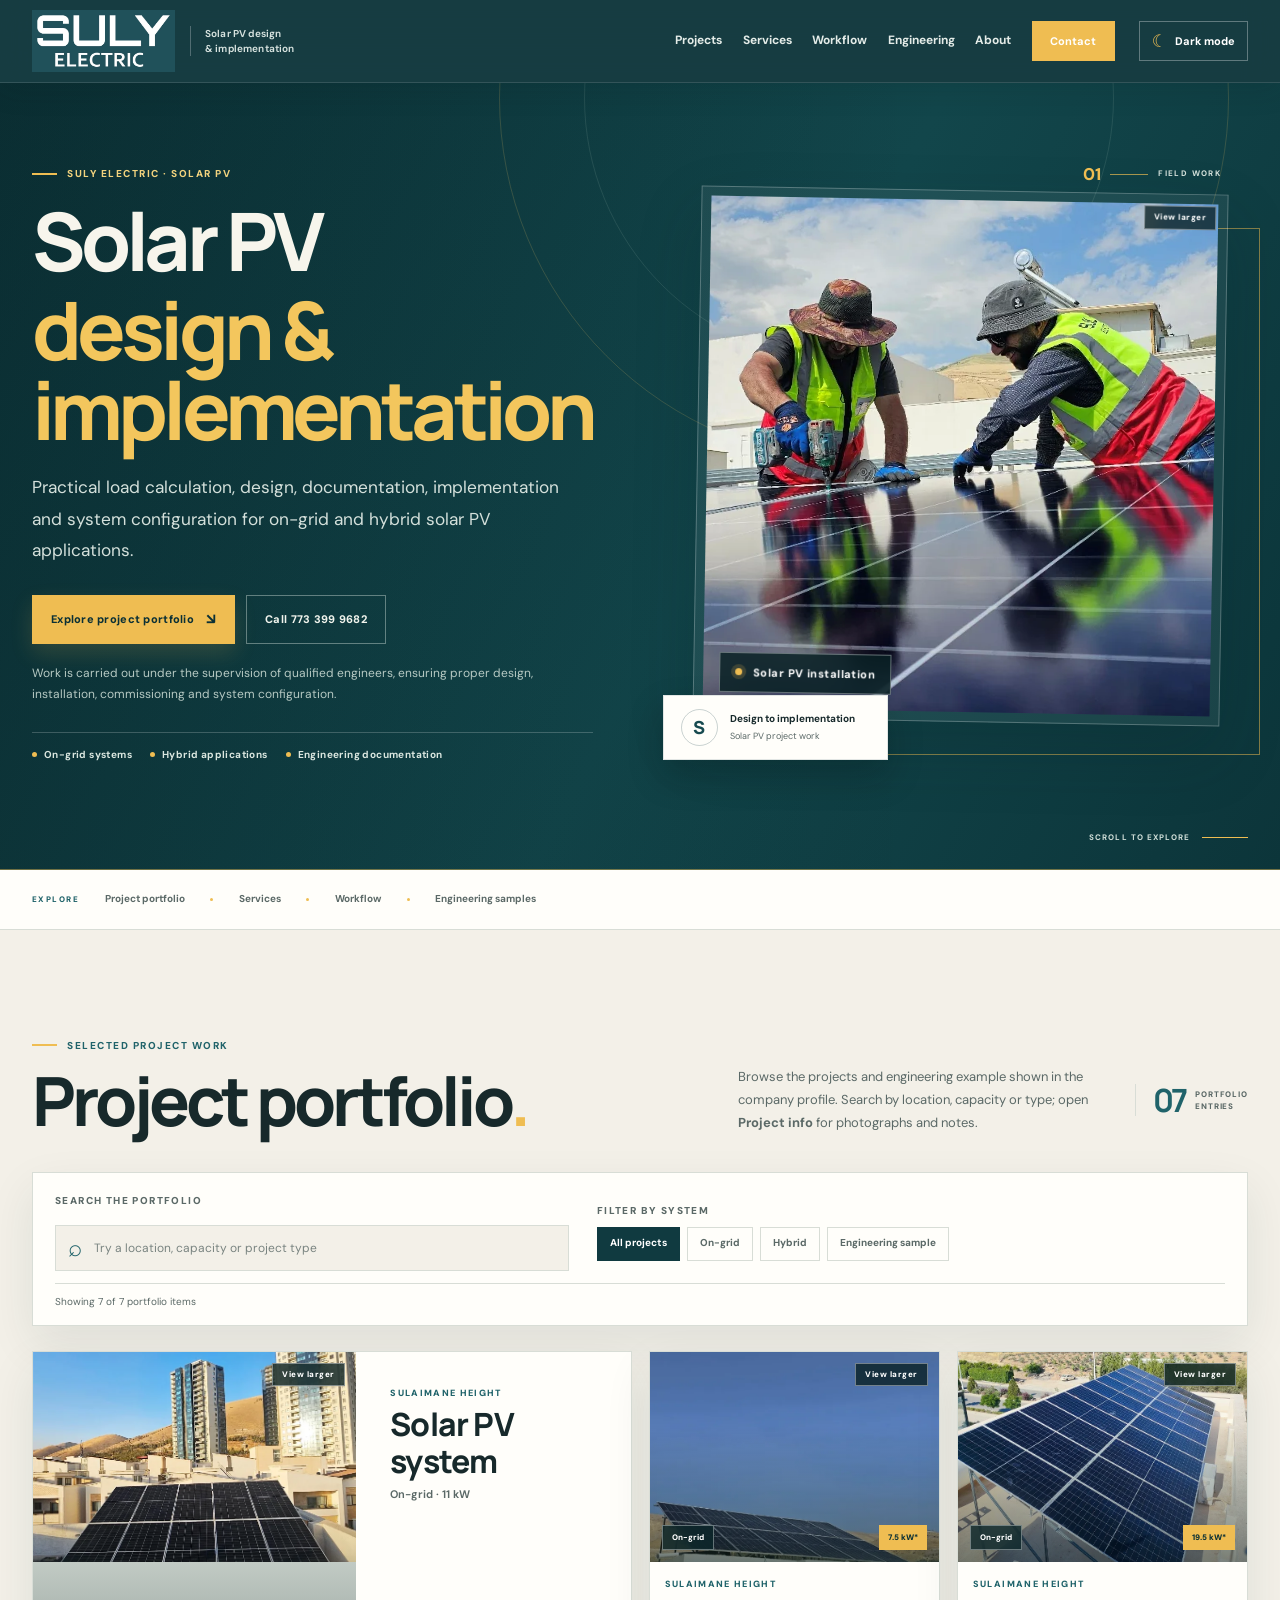
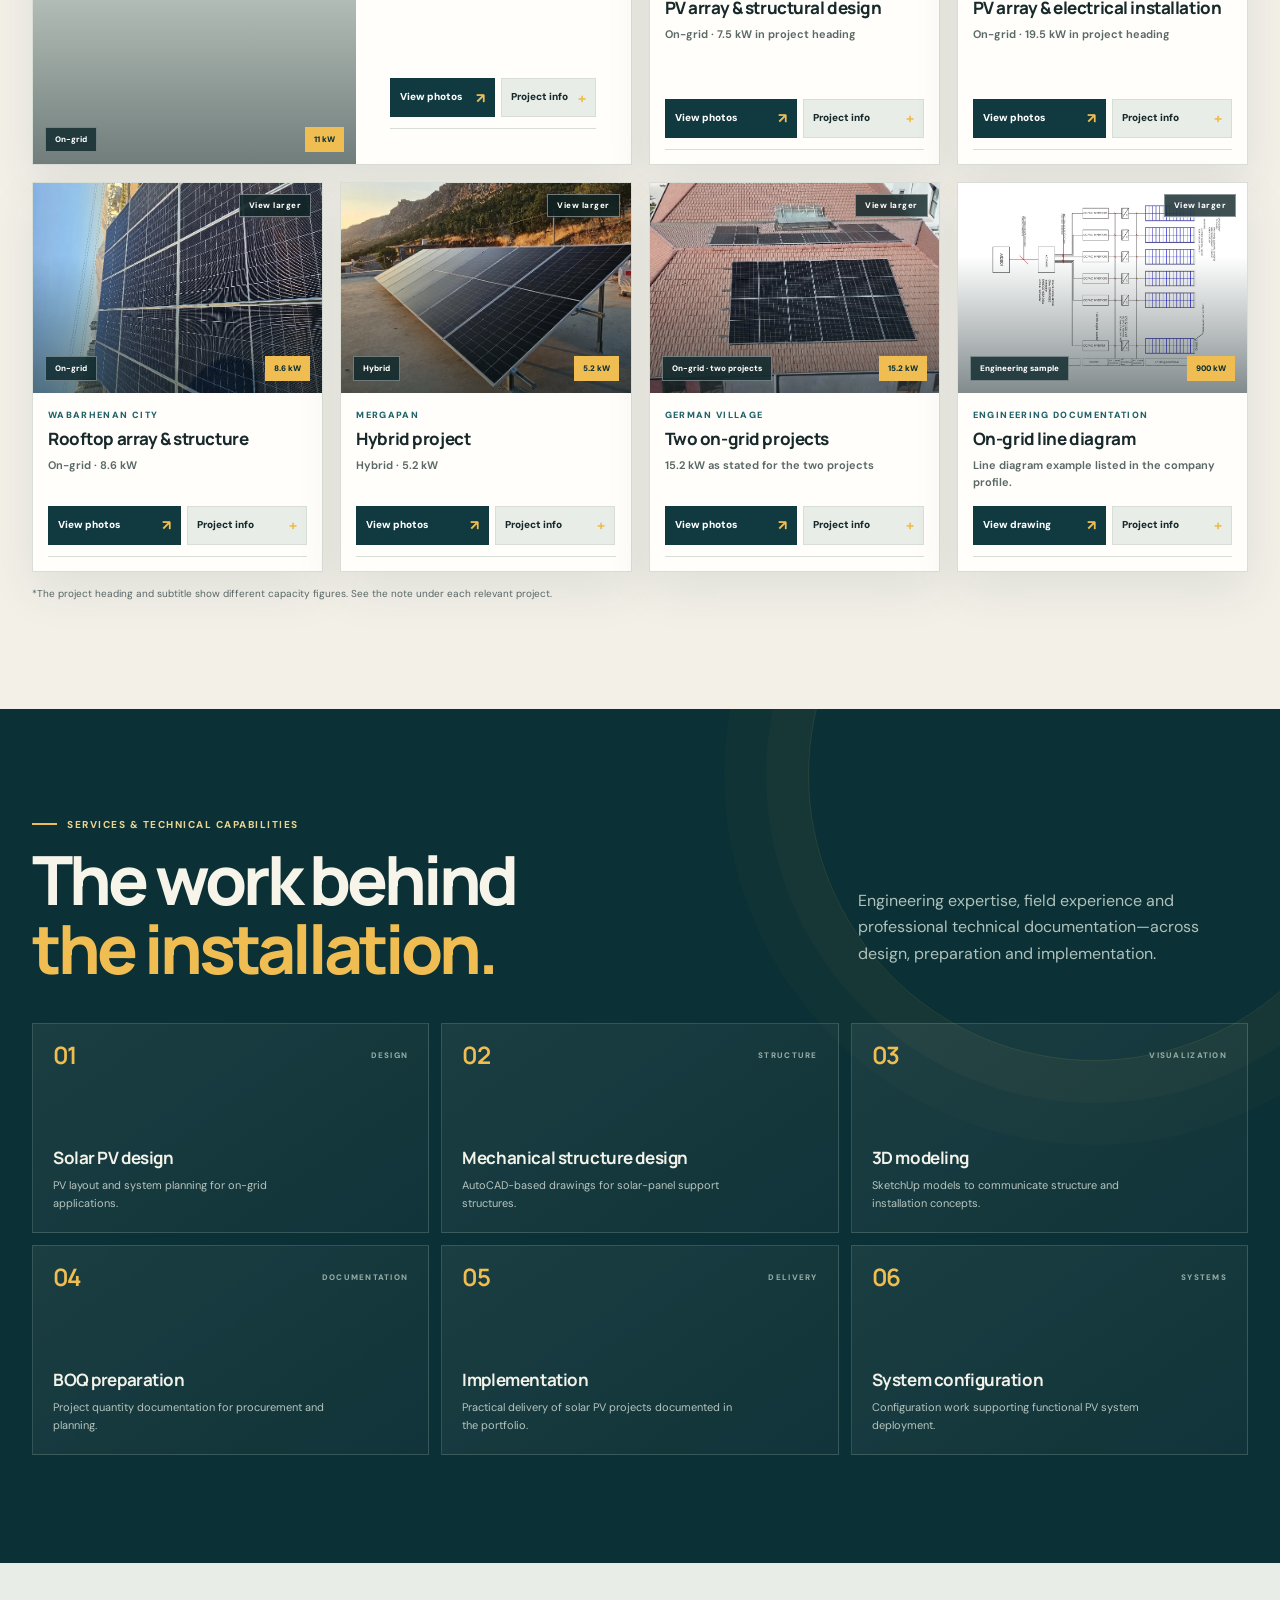
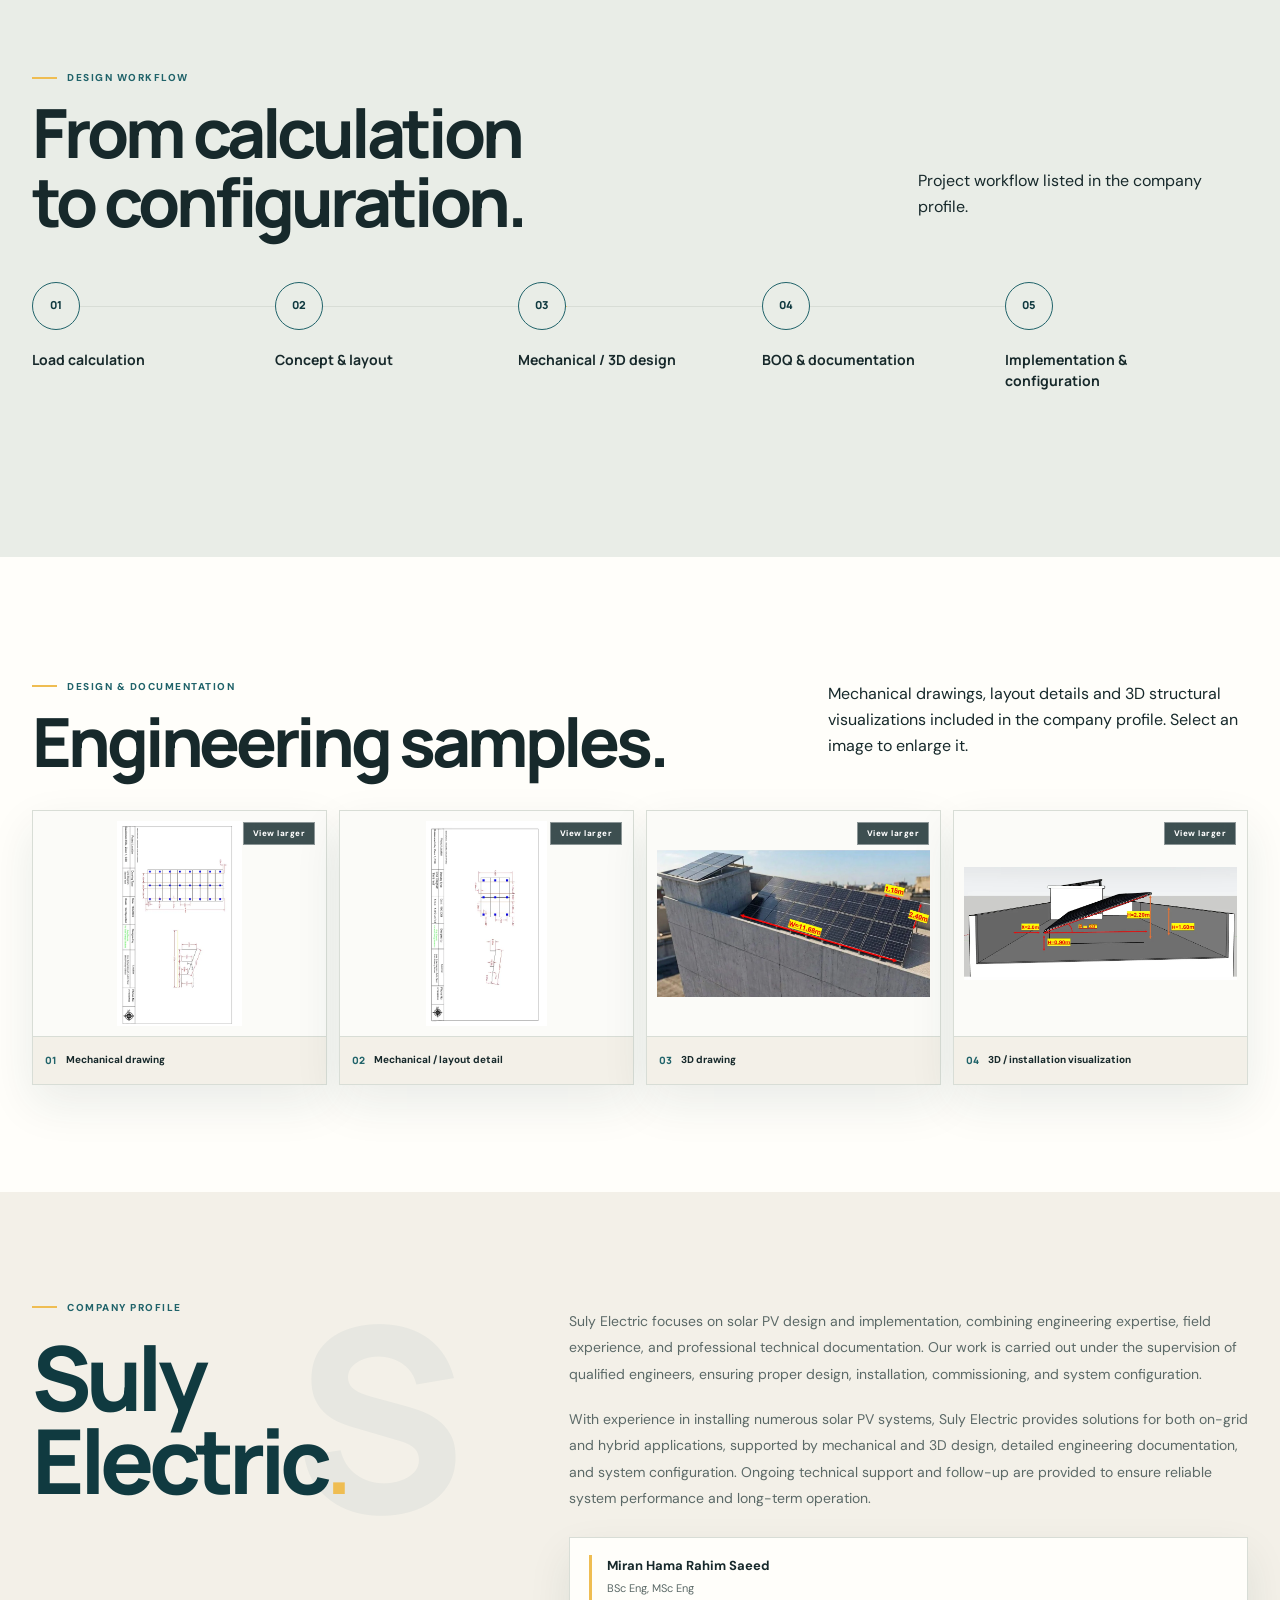
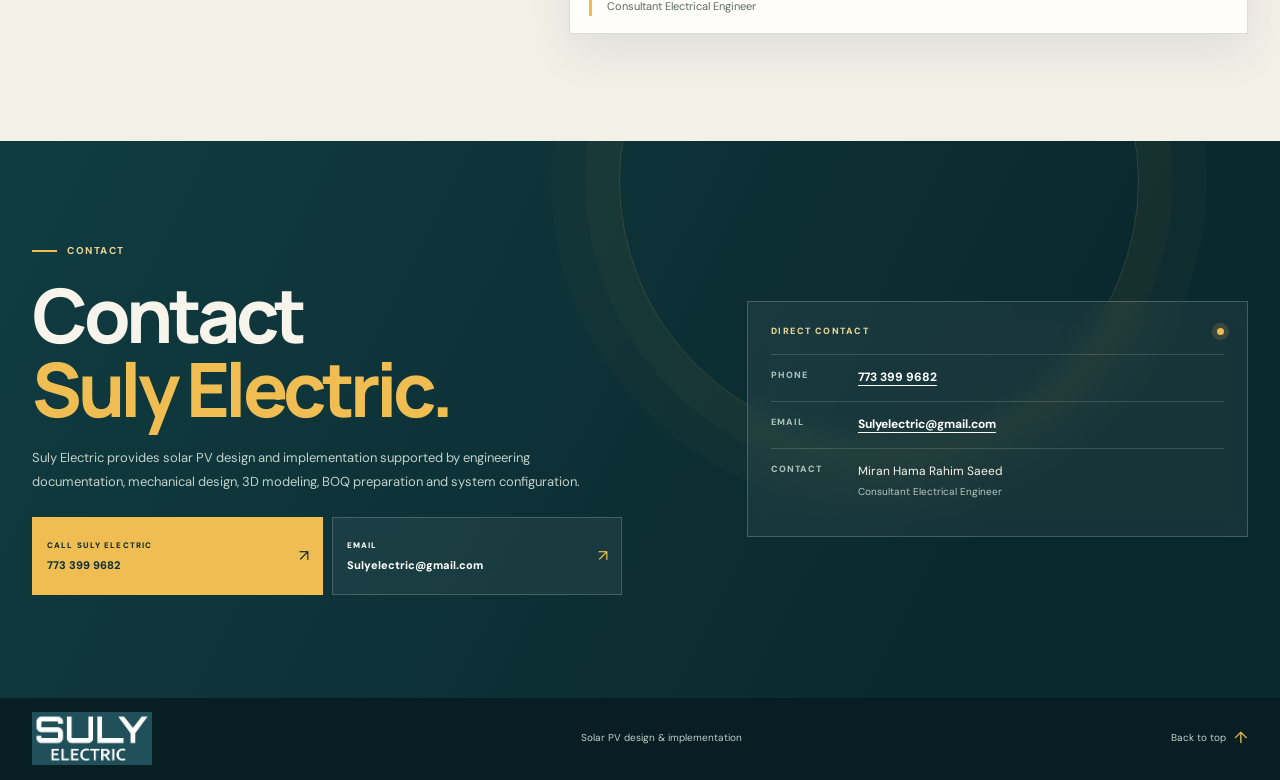
==== commit 68ecbced: "Redesign Suly Electric portfolio experience" ====
--- a/index.html
+++ b/index.html
@@ -3,109 +3,103 @@
 <head>
   <meta charset="utf-8">
   <meta name="viewport" content="width=device-width, initial-scale=1">
-  <meta name="theme-color" content="#21505a">
+  <meta name="theme-color" content="#17454b">
   <meta name="description" content="Suly Electric solar PV design and implementation: load calculation, design, documentation, installation and system configuration for on-grid and hybrid applications.">
   <meta property="og:title" content="Suly Electric | Solar PV Design &amp; Implementation">
   <meta property="og:description" content="Solar PV design, engineering documentation and project implementation by Suly Electric.">
   <meta property="og:type" content="website">
   <title>Suly Electric | Solar PV Design &amp; Implementation</title>
   <link rel="icon" href="assets/favicon.png" type="image/png">
-  <link rel="stylesheet" href="styles.css?v=20261004-4">
-  <script src="script.js?v=20261004-4" defer></script>
+  <link rel="preconnect" href="https://fonts.googleapis.com">
+  <link rel="preconnect" href="https://fonts.gstatic.com" crossorigin>
+  <link href="https://fonts.googleapis.com/css2?family=DM+Sans:wght@400;500;600;700&family=Manrope:wght@400;500;600;700;800&display=swap" rel="stylesheet">
+  <link rel="stylesheet" href="styles.css?v=20261004-5">
+  <script src="script.js?v=20261004-5" defer></script>
 </head>
 <body>
   <a class="skip-link" href="#main">Skip to main content</a>
+  <div class="scroll-progress" id="scroll-progress" aria-hidden="true"></div>
+
   <header class="site-header" id="top">
     <div class="header-inner">
       <a class="brand" href="#top" aria-label="Suly Electric home">
         <img src="assets/images/suly-electric-logo.webp" alt="Suly Electric" width="534" height="235">
-        <span class="brand-description">Solar PV design &amp; implementation</span>
+        <span class="brand-description">Solar PV design<br>&amp; implementation</span>
       </a>
       <button class="menu-toggle" type="button" aria-label="Open menu" aria-expanded="false" aria-controls="primary-navigation">
         <span class="menu-icon" aria-hidden="true"><span></span><span></span></span><span class="menu-label">Menu</span>
       </button>
       <nav class="site-nav" id="primary-navigation" aria-label="Main navigation">
+        <a href="#projects">Projects</a>
         <a href="#services">Services</a>
-        <a href="#projects">Projects</a>
         <a href="#process">Workflow</a>
         <a href="#engineering">Engineering</a>
         <a href="#about">About</a>
         <a class="nav-contact" href="#contact">Contact</a>
       </nav>
       <button class="theme-toggle" id="theme-toggle" type="button" aria-label="Switch to dark mode" aria-pressed="false" title="Switch to dark mode"><span class="theme-toggle-icon" aria-hidden="true">☾</span><span class="theme-toggle-label">Dark mode</span></button>
-      </div>
+    </div>
   </header>
 
   <main id="main">
     <section class="hero" aria-labelledby="hero-heading">
-      <div class="hero-inner page-width">
+      <div class="hero-orbit hero-orbit-one" aria-hidden="true"></div>
+      <div class="hero-orbit hero-orbit-two" aria-hidden="true"></div>
+      <div class="page-width hero-layout">
         <div class="hero-copy">
-          <p class="eyebrow">Solar PV design &amp; implementation</p>
-          <h1 id="hero-heading">Solar PV design &amp; implementation</h1>
+          <p class="eyebrow"><span class="eyebrow-mark" aria-hidden="true"></span> Suly Electric · Solar PV</p>
+          <h1 id="hero-heading">Solar PV<br><span>design &amp; implementation</span></h1>
           <p class="hero-text">Practical load calculation, design, documentation, implementation and system configuration for on-grid and hybrid solar PV applications.</p>
           <div class="hero-actions">
-            <a class="button button-primary" href="#projects">View project portfolio</a>
-            <a class="button button-outline" href="tel:7733999682">Call 773 399 9682</a>
+            <a class="button button-primary" href="#projects">Explore project portfolio <span aria-hidden="true">↘</span></a>
+            <a class="button button-quiet" href="tel:7733999682">Call 773 399 9682</a>
           </div>
           <p class="hero-supporting">Work is carried out under the supervision of qualified engineers, ensuring proper design, installation, commissioning and system configuration.</p>
-        </div>
-        <figure class="hero-photo">
-          <img src="assets/images/hero-installation.webp" alt="Solar PV installation shown in the Suly Electric portfolio" fetchpriority="high">
-          <figcaption>Solar PV installation</figcaption>
-        </figure>
-      </div>
-    </section>
-
-    <nav class="quick-links" aria-label="On this page">
-      <div class="page-width quick-links-inner">
-        <span>On this page</span>
-        <a href="#services">Services</a>
-        <a href="#projects">Project directory</a>
-        <a href="#process">Workflow</a>
-        <a href="#engineering">Design samples</a>
-        <a href="#contact">Contact</a>
+          <div class="hero-capabilities" aria-label="Company capabilities">
+            <span>On-grid systems</span><span>Hybrid applications</span><span>Engineering documentation</span>
+          </div>
+        </div>
+        <div class="hero-visual">
+          <div class="hero-visual-index" aria-hidden="true"><span>01</span><i></i><span>FIELD WORK</span></div>
+          <figure class="hero-photo">
+            <img src="assets/images/hero-installation.webp" alt="Solar PV installation shown in the Suly Electric portfolio" fetchpriority="high">
+            <figcaption><span class="caption-mark" aria-hidden="true"></span><span>Solar PV installation</span></figcaption>
+          </figure>
+          <div class="hero-photo-note"><span class="note-orbit" aria-hidden="true">S</span><span><strong>Design to implementation</strong><small>Solar PV project work</small></span></div>
+        </div>
+      </div>
+      <a class="hero-scroll" href="#projects"><span>Scroll to explore</span><span class="scroll-line" aria-hidden="true"></span></a>
+    </section>
+
+    <nav class="section-rail" aria-label="On this page">
+      <div class="page-width section-rail-inner">
+        <span class="rail-label">Explore</span>
+        <a href="#projects">Project portfolio</a><i aria-hidden="true"></i>
+        <a href="#services">Services</a><i aria-hidden="true"></i>
+        <a href="#process">Workflow</a><i aria-hidden="true"></i>
+        <a href="#engineering">Engineering samples</a>
       </div>
     </nav>
 
-    <section class="section section-white" id="services" aria-labelledby="services-heading">
-      <div class="page-width">
-        <div class="section-header">
+    <section class="section projects-section" id="projects" aria-labelledby="projects-heading">
+      <div class="page-width">
+        <div class="section-heading project-heading">
           <div>
-            <p class="eyebrow">Services &amp; technical capabilities</p>
-            <h2 id="services-heading">Solar PV design and implementation services</h2>
-          </div>
-          <p class="section-intro">Engineering expertise, field experience and professional technical documentation.</p>
-        </div>
-        <div class="service-grid">
-          <article class="service-card"><span class="service-number">01</span><h3>Solar PV design</h3><p>PV layout and system planning for on-grid applications.</p></article>
-          <article class="service-card"><span class="service-number">02</span><h3>Mechanical structure design</h3><p>AutoCAD-based drawings for solar-panel support structures.</p></article>
-          <article class="service-card"><span class="service-number">03</span><h3>3D modeling</h3><p>SketchUp models to communicate structure and installation concepts.</p></article>
-          <article class="service-card"><span class="service-number">04</span><h3>BOQ preparation</h3><p>Project quantity documentation for procurement and planning.</p></article>
-          <article class="service-card"><span class="service-number">05</span><h3>Implementation</h3><p>Practical delivery of solar PV projects documented in the portfolio.</p></article>
-          <article class="service-card"><span class="service-number">06</span><h3>System configuration</h3><p>Configuration work supporting functional PV system deployment.</p></article>
-        </div>
-      </div>
-    </section>
-
-    <section class="section projects-section" id="projects" aria-labelledby="projects-heading">
-      <div class="page-width">
-        <div class="section-header project-section-header">
-          <div>
-            <p class="eyebrow">Portfolio</p>
-            <h2 id="projects-heading">Project directory</h2>
-          </div>
-          <p class="section-intro">Search by location, capacity or type. Use <strong>View photos</strong> to enlarge a project image, or <strong>Project info</strong> to open its gallery and notes.</p>
+            <p class="eyebrow"><span class="eyebrow-mark" aria-hidden="true"></span> Selected project work</p>
+            <h2 id="projects-heading">Project portfolio<span class="heading-period">.</span></h2>
+          </div>
+          <div class="project-intro"><p>Browse the projects and engineering example shown in the company profile. Search by location, capacity or type; open <strong>Project info</strong> for photographs and notes.</p><span class="portfolio-index"><b>07</b><small>PORTFOLIO<br>ENTRIES</small></span></div>
         </div>
 
         <div class="directory-tools">
-          <label class="search-label" for="project-search">Search projects</label>
+          <label class="search-label" for="project-search">Search the portfolio</label>
           <div class="search-row">
-            <div class="search-box"><span class="search-icon" aria-hidden="true">⌕</span><input id="project-search" type="search" placeholder="Location, capacity or type" autocomplete="off"><button class="clear-search" id="clear-search" type="button" hidden>Clear</button></div>
+            <div class="search-box"><span class="search-icon" aria-hidden="true">⌕</span><input id="project-search" type="search" placeholder="Try a location, capacity or project type" autocomplete="off"><button class="clear-search" id="clear-search" type="button" hidden>Clear</button></div>
           </div>
           <div class="filter-area">
-            <span class="filter-label">Project type</span>
+            <span class="filter-label">Filter by system</span>
             <div class="filter-list" role="group" aria-label="Filter projects by type">
-              <button class="filter-button is-active" type="button" data-filter="all" aria-pressed="true">All</button>
+              <button class="filter-button is-active" type="button" data-filter="all" aria-pressed="true">All projects</button>
               <button class="filter-button" type="button" data-filter="on-grid" aria-pressed="false">On-grid</button>
               <button class="filter-button" type="button" data-filter="hybrid" aria-pressed="false">Hybrid</button>
               <button class="filter-button" type="button" data-filter="engineering" aria-pressed="false">Engineering sample</button>
@@ -115,154 +109,143 @@
         </div>
 
         <div class="project-grid" id="project-grid">
-          <article class="project-card" data-category="on-grid" data-search="sulaimane height 11 kw 11kw on grid rooftop solar pv inverter electrical installation array layout">
+          <article class="project-card project-featured" data-category="on-grid" data-search="sulaimane height 11 kw 11kw on grid rooftop solar pv inverter electrical installation array layout">
             <figure class="project-cover"><img src="assets/images/11kw-array.webp" alt="Solar PV array for an 11 kW on-grid project at Sulaimane Height" loading="lazy"><figcaption><span class="project-tag">On-grid</span><span class="capacity">11 kW</span></figcaption></figure>
             <div class="project-body"><p class="project-location">Sulaimane Height</p><h3>Solar PV system</h3><p class="project-summary">On-grid · 11 kW</p>
-              <div class="project-actions"><button class="project-photo-button" type="button" data-open-cover aria-label="View Sulaimane Height project photos">View photos <span aria-hidden="true">↗</span></button><button class="project-info-button" type="button" data-toggle-info aria-expanded="false">Project info <span aria-hidden="true">+</span></button></div>
-              <details class="project-details"><summary>Project photographs and notes</summary><p class="detail-note">The profile shows the PV array, rooftop arrangement, production graph, inverter and electrical installation.</p><div class="photo-gallery"><figure><img src="assets/images/11kw-rooftop.webp" alt="Rooftop PV arrangement at Sulaimane Height" loading="lazy"><figcaption>Rooftop PV arrangement</figcaption></figure><figure><img src="assets/images/11kw-inverter.webp" alt="Inverter and electrical installation at Sulaimane Height" loading="lazy"><figcaption>Inverter and electrical installation</figcaption></figure></div></details>
+              <div class="project-actions"><button class="project-photo-button" type="button" data-open-cover aria-label="View Sulaimane Height project photos">View photos <span aria-hidden="true">↗</span></button><button class="project-info-button" type="button" data-toggle-info aria-expanded="false" aria-controls="project-info-11kw">Project info <span aria-hidden="true">+</span></button></div>
+              <details class="project-details" id="project-info-11kw"><summary>Project photographs and notes</summary><p class="detail-note">The profile shows the PV array, rooftop arrangement, production graph, inverter and electrical installation.</p><div class="photo-gallery"><figure><img src="assets/images/11kw-rooftop.webp" alt="Rooftop PV arrangement at Sulaimane Height" loading="lazy"><figcaption>Rooftop PV arrangement</figcaption></figure><figure><img src="assets/images/11kw-inverter.webp" alt="Inverter and electrical installation at Sulaimane Height" loading="lazy"><figcaption>Inverter and electrical installation</figcaption></figure></div></details>
             </div>
           </article>
 
           <article class="project-card" data-category="on-grid" data-search="sulaimane height 7.5 kw 7kw 7.5kw on grid solar mechanical drawing 3d structure inverter pv array">
             <figure class="project-cover"><img src="assets/images/7-5kw-array.webp" alt="PV array shown for the Sulaimane Height project" loading="lazy"><figcaption><span class="project-tag">On-grid</span><span class="capacity">7.5 kW*</span></figcaption></figure>
-            <div class="project-body"><p class="project-location">Sulaimane Height</p><h3>PV array and structural design</h3><p class="project-summary">On-grid · 7.5 kW in project heading</p>
-              <div class="project-actions"><button class="project-photo-button" type="button" data-open-cover aria-label="View Sulaimane Height project photos and drawings">View photos <span aria-hidden="true">↗</span></button><button class="project-info-button" type="button" data-toggle-info aria-expanded="false">Project info <span aria-hidden="true">+</span></button></div>
-              <details class="project-details"><summary>Project photographs and notes</summary><p class="detail-note">Source profile: the project heading says 7.5 kW; the subtitle says 7 kW.</p><div class="photo-gallery"><figure><img src="assets/images/7-5kw-mechanical.webp" alt="Mechanical drawing for the solar support structure" loading="lazy"><figcaption>Mechanical drawing</figcaption></figure><figure><img src="assets/images/7-5kw-3d.webp" alt="3D visualization of the solar support structure" loading="lazy"><figcaption>3D visualization</figcaption></figure><figure><img src="assets/images/7-5kw-inverter.webp" alt="Inverter installation" loading="lazy"><figcaption>Inverter installation</figcaption></figure></div></details>
+            <div class="project-body"><p class="project-location">Sulaimane Height</p><h3>PV array &amp; structural design</h3><p class="project-summary">On-grid · 7.5 kW in project heading</p>
+              <div class="project-actions"><button class="project-photo-button" type="button" data-open-cover aria-label="View Sulaimane Height project photos and drawings">View photos <span aria-hidden="true">↗</span></button><button class="project-info-button" type="button" data-toggle-info aria-expanded="false" aria-controls="project-info-75kw">Project info <span aria-hidden="true">+</span></button></div>
+              <details class="project-details" id="project-info-75kw"><summary>Project photographs and notes</summary><p class="detail-note">Source profile: the project heading says 7.5 kW; the subtitle says 7 kW.</p><div class="photo-gallery"><figure><img src="assets/images/7-5kw-mechanical.webp" alt="Mechanical drawing for the solar support structure" loading="lazy"><figcaption>Mechanical drawing</figcaption></figure><figure><img src="assets/images/7-5kw-3d.webp" alt="3D visualization of the solar support structure" loading="lazy"><figcaption>3D visualization</figcaption></figure><figure><img src="assets/images/7-5kw-inverter.webp" alt="Inverter installation" loading="lazy"><figcaption>Inverter installation</figcaption></figure></div></details>
             </div>
           </article>
 
           <article class="project-card" data-category="on-grid" data-search="sulaimane height 19.5 kw 19kw 19.5kw on grid solar pv array inverter protection distribution">
             <figure class="project-cover"><img src="assets/images/19-5kw-array.webp" alt="PV array shown for the Sulaimane Height project" loading="lazy"><figcaption><span class="project-tag">On-grid</span><span class="capacity">19.5 kW*</span></figcaption></figure>
-            <div class="project-body"><p class="project-location">Sulaimane Height</p><h3>PV array and electrical installation</h3><p class="project-summary">On-grid · 19.5 kW in project heading</p>
-              <div class="project-actions"><button class="project-photo-button" type="button" data-open-cover aria-label="View Sulaimane Height project photos and installation">View photos <span aria-hidden="true">↗</span></button><button class="project-info-button" type="button" data-toggle-info aria-expanded="false">Project info <span aria-hidden="true">+</span></button></div>
-              <details class="project-details"><summary>Project photographs and notes</summary><p class="detail-note">Source profile: the project heading says 19.5 kW; the subtitle says 19 kW.</p><div class="photo-gallery"><figure><img src="assets/images/19-5kw-site.webp" alt="PV array and surrounding site at Sulaimane Height" loading="lazy"><figcaption>PV array and site</figcaption></figure><figure><img src="assets/images/19-5kw-inverter.webp" alt="Inverter installation" loading="lazy"><figcaption>Inverter installation</figcaption></figure><figure><img src="assets/images/19-5kw-protection.webp" alt="Electrical distribution and protection equipment" loading="lazy"><figcaption>Distribution and protection</figcaption></figure></div></details>
+            <div class="project-body"><p class="project-location">Sulaimane Height</p><h3>PV array &amp; electrical installation</h3><p class="project-summary">On-grid · 19.5 kW in project heading</p>
+              <div class="project-actions"><button class="project-photo-button" type="button" data-open-cover aria-label="View Sulaimane Height project photos and installation">View photos <span aria-hidden="true">↗</span></button><button class="project-info-button" type="button" data-toggle-info aria-expanded="false" aria-controls="project-info-195kw">Project info <span aria-hidden="true">+</span></button></div>
+              <details class="project-details" id="project-info-195kw"><summary>Project photographs and notes</summary><p class="detail-note">Source profile: the project heading says 19.5 kW; the subtitle says 19 kW.</p><div class="photo-gallery"><figure><img src="assets/images/19-5kw-site.webp" alt="PV array and surrounding site at Sulaimane Height" loading="lazy"><figcaption>PV array and site</figcaption></figure><figure><img src="assets/images/19-5kw-inverter.webp" alt="Inverter installation" loading="lazy"><figcaption>Inverter installation</figcaption></figure><figure><img src="assets/images/19-5kw-protection.webp" alt="Electrical distribution and protection equipment" loading="lazy"><figcaption>Distribution and protection</figcaption></figure></div></details>
             </div>
           </article>
 
           <article class="project-card" data-category="on-grid" data-search="wabarhenan city 8.6 kw 8.6kw on grid solar rooftop pv array layout mechanical structure">
             <figure class="project-cover"><img src="assets/images/8-6kw-array.webp" alt="PV array layout for the Wabarhenan City project" loading="lazy"><figcaption><span class="project-tag">On-grid</span><span class="capacity">8.6 kW</span></figcaption></figure>
-            <div class="project-body"><p class="project-location">Wabarhenan City</p><h3>Rooftop array and structure</h3><p class="project-summary">On-grid · 8.6 kW</p>
-              <div class="project-actions"><button class="project-photo-button" type="button" data-open-cover aria-label="View Wabarhenan City project photos">View photos <span aria-hidden="true">↗</span></button><button class="project-info-button" type="button" data-toggle-info aria-expanded="false">Project info <span aria-hidden="true">+</span></button></div>
-              <details class="project-details"><summary>Project photographs and notes</summary><p class="detail-note">The profile includes the PV array layout, rooftop PV system and mechanical structure.</p><div class="photo-gallery"><figure><img src="assets/images/8-6kw-rooftop.webp" alt="Rooftop PV system in Wabarhenan City" loading="lazy"><figcaption>Rooftop PV system</figcaption></figure><figure><img src="assets/images/8-6kw-structure.webp" alt="Mechanical structure in Wabarhenan City" loading="lazy"><figcaption>Mechanical structure</figcaption></figure></div></details>
+            <div class="project-body"><p class="project-location">Wabarhenan City</p><h3>Rooftop array &amp; structure</h3><p class="project-summary">On-grid · 8.6 kW</p>
+              <div class="project-actions"><button class="project-photo-button" type="button" data-open-cover aria-label="View Wabarhenan City project photos">View photos <span aria-hidden="true">↗</span></button><button class="project-info-button" type="button" data-toggle-info aria-expanded="false" aria-controls="project-info-86kw">Project info <span aria-hidden="true">+</span></button></div>
+              <details class="project-details" id="project-info-86kw"><summary>Project photographs and notes</summary><p class="detail-note">The profile includes the PV array layout, rooftop PV system and mechanical structure.</p><div class="photo-gallery"><figure><img src="assets/images/8-6kw-rooftop.webp" alt="Rooftop PV system in Wabarhenan City" loading="lazy"><figcaption>Rooftop PV system</figcaption></figure><figure><img src="assets/images/8-6kw-structure.webp" alt="Mechanical structure in Wabarhenan City" loading="lazy"><figcaption>Mechanical structure</figcaption></figure></div></details>
             </div>
           </article>
 
           <article class="project-card" data-category="hybrid" data-search="mergapan 5.2 kw 5.2kw hybrid battery storage solar pv array inverter">
             <figure class="project-cover"><img src="assets/images/5-2kw-site.webp" alt="Solar PV array at the Mergapan hybrid project" loading="lazy"><figcaption><span class="project-tag">Hybrid</span><span class="capacity">5.2 kW</span></figcaption></figure>
             <div class="project-body"><p class="project-location">Mergapan</p><h3>Hybrid project</h3><p class="project-summary">Hybrid · 5.2 kW</p>
-              <div class="project-actions"><button class="project-photo-button" type="button" data-open-cover aria-label="View Mergapan project photos">View photos <span aria-hidden="true">↗</span></button><button class="project-info-button" type="button" data-toggle-info aria-expanded="false">Project info <span aria-hidden="true">+</span></button></div>
-              <details class="project-details"><summary>Project photographs and notes</summary><p class="detail-note">The profile shows the PV array and inverter and battery installation.</p><div class="photo-gallery"><figure><img src="assets/images/5-2kw-array.webp" alt="PV array view at the Mergapan project" loading="lazy"><figcaption>PV array</figcaption></figure><figure><img src="assets/images/5-2kw-inverter-battery.webp" alt="Inverter and battery installation at Mergapan" loading="lazy"><figcaption>Inverter and battery installation</figcaption></figure></div></details>
+              <div class="project-actions"><button class="project-photo-button" type="button" data-open-cover aria-label="View Mergapan project photos">View photos <span aria-hidden="true">↗</span></button><button class="project-info-button" type="button" data-toggle-info aria-expanded="false" aria-controls="project-info-mergapan">Project info <span aria-hidden="true">+</span></button></div>
+              <details class="project-details" id="project-info-mergapan"><summary>Project photographs and notes</summary><p class="detail-note">The profile shows the PV array and inverter and battery installation.</p><div class="photo-gallery"><figure><img src="assets/images/5-2kw-array.webp" alt="PV array view at the Mergapan project" loading="lazy"><figcaption>PV array</figcaption></figure><figure><img src="assets/images/5-2kw-inverter-battery.webp" alt="Inverter and battery installation at Mergapan" loading="lazy"><figcaption>Inverter and battery installation</figcaption></figure></div></details>
             </div>
           </article>
 
           <article class="project-card" data-category="on-grid" data-search="german village 15.2 kw two projects two systems rooftop on-grid solar pv">
             <figure class="project-cover"><img src="assets/images/german-village-roof-a.webp" alt="Aerial view of rooftop solar panels in German Village" loading="lazy"><figcaption><span class="project-tag">On-grid · two projects</span><span class="capacity">15.2 kW</span></figcaption></figure>
             <div class="project-body"><p class="project-location">German Village</p><h3>Two on-grid projects</h3><p class="project-summary">15.2 kW as stated for the two projects</p>
-              <div class="project-actions"><button class="project-photo-button" type="button" data-open-cover aria-label="View German Village project photos">View photos <span aria-hidden="true">↗</span></button><button class="project-info-button" type="button" data-toggle-info aria-expanded="false">Project info <span aria-hidden="true">+</span></button></div>
-              <details class="project-details"><summary>Project photographs and notes</summary><p class="detail-note">The source profile lists two on-grid projects and states 15.2 kW; separate ratings are not given.</p><div class="photo-gallery"><figure><img src="assets/images/german-village-roof-b.webp" alt="Another aerial view of the German Village rooftop systems" loading="lazy"><figcaption>Rooftop PV layout</figcaption></figure></div></details>
+              <div class="project-actions"><button class="project-photo-button" type="button" data-open-cover aria-label="View German Village project photos">View photos <span aria-hidden="true">↗</span></button><button class="project-info-button" type="button" data-toggle-info aria-expanded="false" aria-controls="project-info-german">Project info <span aria-hidden="true">+</span></button></div>
+              <details class="project-details" id="project-info-german"><summary>Project photographs and notes</summary><p class="detail-note">The source profile lists two on-grid projects and states 15.2 kW; separate ratings are not given.</p><div class="photo-gallery"><figure><img src="assets/images/german-village-roof-b.webp" alt="Another aerial view of the German Village rooftop systems" loading="lazy"><figcaption>Rooftop PV layout</figcaption></figure></div></details>
             </div>
           </article>
 
           <article class="project-card engineering-card" data-category="engineering" data-search="900 kw 900kw line diagram on grid electrical design documentation engineering sample drawing">
             <figure class="project-cover diagram-cover"><img src="assets/images/900kw-line-diagram.webp" alt="Line diagram shown in the company profile for a 900 kW on-grid system" loading="lazy"><figcaption><span class="project-tag">Engineering sample</span><span class="capacity">900 kW</span></figcaption></figure>
             <div class="project-body"><p class="project-location">Engineering documentation</p><h3>On-grid line diagram</h3><p class="project-summary">Line diagram example listed in the company profile.</p>
-              <div class="project-actions"><button class="project-photo-button" type="button" data-open-cover aria-label="View the 900 kW on-grid line diagram">View drawing <span aria-hidden="true">↗</span></button><button class="project-info-button" type="button" data-toggle-info aria-expanded="false">Project info <span aria-hidden="true">+</span></button></div>
-              <details class="project-details"><summary>Project note</summary><p class="detail-note">The profile describes a line diagram of a 900 kW on-grid system. It is shown as an engineering-documentation example.</p></details>
+              <div class="project-actions"><button class="project-photo-button" type="button" data-open-cover aria-label="View the 900 kW on-grid line diagram">View drawing <span aria-hidden="true">↗</span></button><button class="project-info-button" type="button" data-toggle-info aria-expanded="false" aria-controls="project-info-900kw">Project info <span aria-hidden="true">+</span></button></div>
+              <details class="project-details" id="project-info-900kw"><summary>Project note</summary><p class="detail-note">The profile describes a line diagram of a 900 kW on-grid system. It is shown as an engineering-documentation example.</p></details>
             </div>
           </article>
         </div>
         <div class="no-results" id="no-results" hidden>
-          <h3>No matching portfolio items</h3>
-          <p>Try another location, capacity or project type.</p>
-          <button class="button button-outline" id="reset-search" type="button">Show all</button>
+          <span class="no-results-mark" aria-hidden="true">—</span><h3>No matching portfolio items</h3><p>Try another location, capacity or project type.</p><button class="button button-outline" id="reset-search" type="button">Show all projects</button>
         </div>
         <p class="portfolio-footnote">*The project heading and subtitle show different capacity figures. See the note under each relevant project.</p>
       </div>
     </section>
 
-    <section class="section section-white" id="process" aria-labelledby="process-heading">
-      <div class="page-width">
-        <div class="section-header">
-          <div><p class="eyebrow">Design workflow</p><h2 id="process-heading">Project workflow</h2></div>
-          <p class="section-intro">Load calculation, concept and layout, mechanical / 3D design, BOQ and documentation, implementation.</p>
+    <section class="section services-section" id="services" aria-labelledby="services-heading">
+      <div class="page-width">
+        <div class="section-heading services-heading">
+          <div><p class="eyebrow"><span class="eyebrow-mark" aria-hidden="true"></span> Services &amp; technical capabilities</p><h2 id="services-heading">The work behind<br><span>the installation.</span></h2></div>
+          <p class="section-intro">Engineering expertise, field experience and professional technical documentation—across design, preparation and implementation.</p>
+        </div>
+        <div class="service-grid">
+          <article class="service-card"><div class="service-topline"><span class="service-number">01</span><span class="service-track">DESIGN</span></div><h3>Solar PV design</h3><p>PV layout and system planning for on-grid applications.</p><span class="service-arrow" aria-hidden="true">↗</span></article>
+          <article class="service-card"><div class="service-topline"><span class="service-number">02</span><span class="service-track">STRUCTURE</span></div><h3>Mechanical structure design</h3><p>AutoCAD-based drawings for solar-panel support structures.</p><span class="service-arrow" aria-hidden="true">↗</span></article>
+          <article class="service-card"><div class="service-topline"><span class="service-number">03</span><span class="service-track">VISUALIZATION</span></div><h3>3D modeling</h3><p>SketchUp models to communicate structure and installation concepts.</p><span class="service-arrow" aria-hidden="true">↗</span></article>
+          <article class="service-card"><div class="service-topline"><span class="service-number">04</span><span class="service-track">DOCUMENTATION</span></div><h3>BOQ preparation</h3><p>Project quantity documentation for procurement and planning.</p><span class="service-arrow" aria-hidden="true">↗</span></article>
+          <article class="service-card"><div class="service-topline"><span class="service-number">05</span><span class="service-track">DELIVERY</span></div><h3>Implementation</h3><p>Practical delivery of solar PV projects documented in the portfolio.</p><span class="service-arrow" aria-hidden="true">↗</span></article>
+          <article class="service-card"><div class="service-topline"><span class="service-number">06</span><span class="service-track">SYSTEMS</span></div><h3>System configuration</h3><p>Configuration work supporting functional PV system deployment.</p><span class="service-arrow" aria-hidden="true">↗</span></article>
+        </div>
+      </div>
+    </section>
+
+    <section class="section process-section" id="process" aria-labelledby="process-heading">
+      <div class="page-width">
+        <div class="section-heading process-heading">
+          <div><p class="eyebrow"><span class="eyebrow-mark" aria-hidden="true"></span> Design workflow</p><h2 id="process-heading">From calculation<br>to configuration.</h2></div>
+          <p class="section-intro">Project workflow listed in the company profile.</p>
         </div>
         <ol class="process-list">
-          <li><span class="step-number">1</span><h3>Load calculation</h3></li>
-          <li><span class="step-number">2</span><h3>Concept &amp; layout</h3></li>
-          <li><span class="step-number">3</span><h3>Mechanical / 3D design</h3></li>
-          <li><span class="step-number">4</span><h3>BOQ &amp; documentation</h3></li>
-          <li><span class="step-number">5</span><h3>Implementation &amp; configuration</h3></li>
+          <li><span class="step-number">01</span><span class="step-line" aria-hidden="true"></span><h3>Load calculation</h3></li>
+          <li><span class="step-number">02</span><span class="step-line" aria-hidden="true"></span><h3>Concept &amp; layout</h3></li>
+          <li><span class="step-number">03</span><span class="step-line" aria-hidden="true"></span><h3>Mechanical / 3D design</h3></li>
+          <li><span class="step-number">04</span><span class="step-line" aria-hidden="true"></span><h3>BOQ &amp; documentation</h3></li>
+          <li><span class="step-number">05</span><span class="step-line" aria-hidden="true"></span><h3>Implementation &amp; configuration</h3></li>
         </ol>
       </div>
     </section>
 
     <section class="section engineering-section" id="engineering" aria-labelledby="engineering-heading">
       <div class="page-width">
-        <div class="section-header">
-          <div><p class="eyebrow">Design &amp; documentation</p><h2 id="engineering-heading">Engineering samples</h2></div>
-          <p class="section-intro">Mechanical drawings, layout details and 3D structural visualizations included in the company profile.</p>
+        <div class="section-heading engineering-heading">
+          <div><p class="eyebrow"><span class="eyebrow-mark" aria-hidden="true"></span> Design &amp; documentation</p><h2 id="engineering-heading">Engineering samples.</h2></div>
+          <p class="section-intro">Mechanical drawings, layout details and 3D structural visualizations included in the company profile. Select an image to enlarge it.</p>
         </div>
         <div class="engineering-grid">
-          <figure><img src="assets/images/mechanical-drawing.webp" alt="Mechanical drawing for a solar panel support design" loading="lazy"><figcaption>Mechanical drawing</figcaption></figure>
-          <figure><img src="assets/images/layout-detail.webp" alt="PV layout and mechanical detail drawing" loading="lazy"><figcaption>Mechanical / layout detail</figcaption></figure>
-          <figure><img src="assets/images/pv-3d-design.webp" alt="Three-dimensional solar PV structure drawing" loading="lazy"><figcaption>3D drawing</figcaption></figure>
-          <figure><img src="assets/images/structure-3d-view.webp" alt="Three-dimensional visualization of a solar-panel structure" loading="lazy"><figcaption>3D / installation visualization</figcaption></figure>
-        </div>
-      </div>
-    </section>
-
-    <section class="section section-white" id="about" aria-labelledby="about-heading">
+          <figure><img src="assets/images/mechanical-drawing.webp" alt="Mechanical drawing for a solar panel support design" loading="lazy"><figcaption><span>01</span> Mechanical drawing</figcaption></figure>
+          <figure><img src="assets/images/layout-detail.webp" alt="PV layout and mechanical detail drawing" loading="lazy"><figcaption><span>02</span> Mechanical / layout detail</figcaption></figure>
+          <figure><img src="assets/images/pv-3d-design.webp" alt="Three-dimensional solar PV structure drawing" loading="lazy"><figcaption><span>03</span> 3D drawing</figcaption></figure>
+          <figure><img src="assets/images/structure-3d-view.webp" alt="Three-dimensional visualization of a solar-panel structure" loading="lazy"><figcaption><span>04</span> 3D / installation visualization</figcaption></figure>
+        </div>
+      </div>
+    </section>
+
+    <section class="section about-section" id="about" aria-labelledby="about-heading">
       <div class="page-width about-layout">
-        <div><p class="eyebrow">Profile</p><h2 id="about-heading">Suly Electric</h2></div>
+        <div class="about-lead"><p class="eyebrow"><span class="eyebrow-mark" aria-hidden="true"></span> Company profile</p><h2 id="about-heading">Suly<br>Electric<span class="heading-period">.</span></h2><div class="about-mark" aria-hidden="true">S</div></div>
         <div class="about-copy">
           <p>Suly Electric focuses on solar PV design and implementation, combining engineering expertise, field experience, and professional technical documentation. Our work is carried out under the supervision of qualified engineers, ensuring proper design, installation, commissioning, and system configuration.</p>
           <p>With experience in installing numerous solar PV systems, Suly Electric provides solutions for both on-grid and hybrid applications, supported by mechanical and 3D design, detailed engineering documentation, and system configuration. Ongoing technical support and follow-up are provided to ensure reliable system performance and long-term operation.</p>
-          <div class="engineer-profile"><strong>Miran Hama Rahim Saeed</strong><span>BSc Eng, MSc Eng</span><span>Consultant Electrical Engineer</span></div>
+          <div class="engineer-profile"><span class="profile-rule" aria-hidden="true"></span><div><strong>Miran Hama Rahim Saeed</strong><span>BSc Eng, MSc Eng</span><span>Consultant Electrical Engineer</span></div></div>
         </div>
       </div>
     </section>
 
     <section class="contact-section" id="contact" aria-labelledby="contact-heading">
+      <div class="contact-ornament" aria-hidden="true"></div>
       <div class="page-width contact-layout">
-        <div><p class="eyebrow">Contact</p><h2 id="contact-heading">Contact Suly Electric</h2><p>Suly Electric provides solar PV design and implementation supported by engineering documentation, mechanical design, 3D modeling, BOQ preparation and system configuration.</p></div>
-        <div class="contact-card">
-          <div class="contact-actions"><a class="contact-action primary" href="tel:7733999682">Call 773 399 9682</a><a class="contact-action secondary" href="mailto:Sulyelectric@gmail.com">Email Suly Electric</a></div>
-          <div class="contact-row"><span class="contact-label">Email</span><a href="mailto:Sulyelectric@gmail.com">Sulyelectric@gmail.com</a></div>
-          <div class="contact-row"><span class="contact-label">Phone</span><a href="tel:7733999682">773 399 9682</a></div>
-          <div class="contact-row"><span class="contact-label">Contact</span><span>Miran Hama Rahim Saeed<br><small>Consultant Electrical Engineer</small></span></div>
-        </div>
+        <div class="contact-copy"><p class="eyebrow"><span class="eyebrow-mark" aria-hidden="true"></span> Contact</p><h2 id="contact-heading">Contact<br><span>Suly Electric.</span></h2><p>Suly Electric provides solar PV design and implementation supported by engineering documentation, mechanical design, 3D modeling, BOQ preparation and system configuration.</p><div class="contact-actions"><a class="contact-action primary" href="tel:7733999682"><span>Call Suly Electric</span><b>773 399 9682</b><i aria-hidden="true">↗</i></a><a class="contact-action secondary" href="mailto:Sulyelectric@gmail.com"><span>Email</span><b>Sulyelectric@gmail.com</b><i aria-hidden="true">↗</i></a></div></div>
+        <div class="contact-side"><div class="contact-card-label"><span>DIRECT CONTACT</span><span class="contact-dot" aria-hidden="true"></span></div><div class="contact-row"><span class="contact-label">Phone</span><a href="tel:7733999682">773 399 9682</a></div><div class="contact-row"><span class="contact-label">Email</span><a href="mailto:Sulyelectric@gmail.com">Sulyelectric@gmail.com</a></div><div class="contact-row"><span class="contact-label">Contact</span><span>Miran Hama Rahim Saeed<br><small>Consultant Electrical Engineer</small></span></div></div>
       </div>
     </section>
   </main>
 
   <dialog class="image-lightbox" id="image-lightbox" aria-labelledby="lightbox-caption">
-    <div class="lightbox-topbar">
-      <p class="lightbox-caption" id="lightbox-caption">Portfolio image</p>
-      <button class="lightbox-close" id="lightbox-close" type="button" aria-label="Close image viewer">Close</button>
-    </div>
-    <div class="lightbox-stage" id="lightbox-stage">
-      <button class="lightbox-nav-button previous" id="lightbox-previous" type="button" aria-label="Previous photo">‹</button>
-      <img class="lightbox-image" id="lightbox-image" alt="">
-      <button class="lightbox-nav-button next" id="lightbox-next" type="button" aria-label="Next photo">›</button>
-    </div>
-    <div class="lightbox-bottombar">
-      <div class="zoom-controls" aria-label="Image zoom controls">
-        <button id="zoom-out" type="button" aria-label="Zoom out" title="Zoom out">−</button>
-        <output id="zoom-level" aria-live="polite">100%</output>
-        <button id="zoom-in" type="button" aria-label="Zoom in" title="Zoom in">+</button>
-        <button class="zoom-fit" id="zoom-fit" type="button">Fit to screen</button>
-        <output class="lightbox-counter" id="lightbox-counter" aria-live="polite">1 / 1</output>
-      </div>
-      <p class="lightbox-hint">Use the arrows to browse · Zoom with + / − · Esc to close</p>
-    </div>
+    <div class="lightbox-topbar"><p class="lightbox-caption" id="lightbox-caption">Portfolio image</p><button class="lightbox-close" id="lightbox-close" type="button" aria-label="Close image viewer">Close <span aria-hidden="true">×</span></button></div>
+    <div class="lightbox-stage" id="lightbox-stage"><button class="lightbox-nav-button previous" id="lightbox-previous" type="button" aria-label="Previous photo">‹</button><img class="lightbox-image" id="lightbox-image" alt=""><button class="lightbox-nav-button next" id="lightbox-next" type="button" aria-label="Next photo">›</button></div>
+    <div class="lightbox-bottombar"><div class="zoom-controls" aria-label="Image zoom controls"><button id="zoom-out" type="button" aria-label="Zoom out" title="Zoom out">−</button><output id="zoom-level" aria-live="polite">100%</output><button id="zoom-in" type="button" aria-label="Zoom in" title="Zoom in">+</button><button class="zoom-fit" id="zoom-fit" type="button">Fit to screen</button><output class="lightbox-counter" id="lightbox-counter" aria-live="polite">1 / 1</output></div><p class="lightbox-hint">Use arrows to browse · + / − to zoom · Esc to close</p></div>
   </dialog>
 
-  <footer class="site-footer">
-    <div class="page-width footer-main">
-      <a class="footer-logo" href="#top" aria-label="Suly Electric, back to top"><img src="assets/images/suly-electric-logo.webp" alt="Suly Electric" width="534" height="235"></a>
-      <p>Solar PV design &amp; implementation</p>
-      <a href="#top">Back to top ↑</a>
-    </div>
-  </footer>
+  <footer class="site-footer"><div class="page-width footer-main"><a class="footer-logo" href="#top" aria-label="Suly Electric, back to top"><img src="assets/images/suly-electric-logo.webp" alt="Suly Electric" width="534" height="235"></a><p>Solar PV design &amp; implementation</p><a class="footer-top" href="#top">Back to top <span aria-hidden="true">↑</span></a></div></footer>
 </body>
 </html>
--- a/styles.css
+++ b/styles.css
@@ -1,21 +1,23 @@
-/* Suly Electric — solar engineering, presented with clarity. */
+/* SULY ELECTRIC — solar engineering editorial */
 :root {
-  --brand: #21505a;
-  --brand-strong: #173e46;
-  --brand-deep: #102f36;
-  --accent: #edb936;
-  --ink: #18292d;
-  --muted: #5b6b6e;
-  --line: #d8e2e0;
-  --canvas: #f2f6f4;
-  --surface: #ffffff;
-  --surface-alt: #eaf1ef;
-  --surface-soft: #dce9e5;
-  --shadow: 0 14px 38px rgba(22, 55, 60, .09);
-  --shadow-hover: 0 20px 48px rgba(18, 50, 55, .16);
-  --content: 1200px;
+  --teal-950: #0b3035;
+  --teal-900: #103a40;
+  --teal-800: #174a50;
+  --teal-700: #20636a;
+  --brass: #efbd52;
+  --brass-soft: #f5d98d;
+  --ink: #17292b;
+  --muted: #5b6967;
+  --line: #d8ddd6;
+  --canvas: #f3f0e8;
+  --surface: #fffefa;
+  --surface-alt: #e9ede7;
+  --surface-soft: #dce4dc;
+  --shadow: 0 18px 44px rgba(20, 52, 54, .09);
+  --shadow-strong: 0 28px 65px rgba(9, 35, 39, .2);
+  --content: 1320px;
   color-scheme: light;
-  font-family: Inter, "Segoe UI", system-ui, -apple-system, BlinkMacSystemFont, sans-serif;
+  font-family: "DM Sans", "Segoe UI", system-ui, -apple-system, BlinkMacSystemFont, sans-serif;
   color: var(--ink);
   background: var(--canvas);
   font-size: 16px;
@@ -23,341 +25,535 @@
 }
 
 html[data-theme="dark"] {
-  --brand: #3b7b86;
-  --brand-strong: #24545d;
-  --brand-deep: #183e45;
-  --ink: #edf3f3;
-  --muted: #b5c4c5;
-  --line: #354d51;
-  --canvas: #10191c;
-  --surface: #19282c;
-  --surface-alt: #20363a;
-  --surface-soft: #294247;
-  --shadow: 0 16px 40px rgba(0, 0, 0, .22);
-  --shadow-hover: 0 22px 50px rgba(0, 0, 0, .35);
+  --teal-950: #081c20;
+  --teal-900: #0e292e;
+  --teal-800: #163b41;
+  --teal-700: #2d6870;
+  --brass: #f0c45e;
+  --brass-soft: #f4d98a;
+  --ink: #edf1e9;
+  --muted: #b2c0bc;
+  --line: #354b4c;
+  --canvas: #10191b;
+  --surface: #172427;
+  --surface-alt: #1d3033;
+  --surface-soft: #284044;
+  --shadow: 0 18px 44px rgba(0, 0, 0, .22);
+  --shadow-strong: 0 28px 65px rgba(0, 0, 0, .38);
   color-scheme: dark;
 }
 
 * { box-sizing: border-box; }
-html { scroll-behavior: smooth; scroll-padding-top: 100px; }
-body { margin: 0; background: var(--canvas); color: var(--ink); -webkit-font-smoothing: antialiased; transition: background-color .28s ease, color .28s ease; }
+html { scroll-behavior: smooth; scroll-padding-top: 98px; }
+body { min-width: 320px; margin: 0; background: var(--canvas); color: var(--ink); font-family: "DM Sans", "Segoe UI", system-ui, sans-serif; -webkit-font-smoothing: antialiased; transition: background-color .35s ease, color .35s ease; }
 img { display: block; max-width: 100%; }
-a { color: var(--brand); text-underline-offset: 3px; }
+a { color: inherit; text-underline-offset: 4px; }
 button, input { font: inherit; }
 button { color: inherit; }
-a:focus-visible, button:focus-visible, summary:focus-visible, input:focus-visible { outline: 3px solid var(--accent); outline-offset: 3px; }
-.page-width, .header-inner { width: min(var(--content), calc(100% - 48px)); margin-inline: auto; }
-.skip-link { position: absolute; top: -60px; left: 12px; z-index: 100; padding: 10px 14px; border-radius: 8px; background: #fff; color: #173e46; }
-.skip-link:focus { top: 12px; }
-
-/* Brand header */
-.site-header { position: sticky; top: 0; z-index: 50; color: #fff; background: linear-gradient(105deg, #173f47, #22565f); box-shadow: 0 6px 24px rgba(11, 37, 41, .18); }
-.header-inner { position: relative; display: flex; min-height: 84px; align-items: center; gap: 22px; }
-.brand { display: flex; min-width: 244px; align-items: center; gap: 14px; color: #fff; text-decoration: none; }
-.brand img { width: 150px; height: 66px; object-fit: contain; }
-.brand-description { max-width: 125px; padding-left: 13px; border-left: 1px solid rgba(255,255,255,.32); color: #e0eded; font-size: 11px; font-weight: 600; line-height: 1.45; }
-.site-nav { display: flex; align-items: center; justify-content: flex-end; gap: clamp(11px, 1.45vw, 21px); margin-left: auto; }
-.site-nav a { padding: 8px 0; color: #f0f6f5; font-size: 13px; font-weight: 650; text-decoration: none; transition: color .2s ease, opacity .2s ease; }
-.site-nav a:hover { color: #fff; opacity: .82; }
-.site-nav .nav-contact { padding: 10px 16px; border-radius: 999px; background: #fff; color: var(--brand-deep); box-shadow: 0 4px 12px rgba(0,0,0,.12); }
-.site-nav .nav-contact:hover { background: #f6f4ea; opacity: 1; }
-.theme-toggle { display: inline-flex; flex: 0 0 auto; min-height: 42px; align-items: center; justify-content: center; gap: 8px; padding: 8px 13px; border: 1px solid rgba(255,255,255,.46); border-radius: 999px; background: rgba(255,255,255,.1); color: #fff; font-size: 12px; font-weight: 750; white-space: nowrap; cursor: pointer; transition: background .2s ease, border-color .2s ease, transform .2s ease; }
-.theme-toggle:hover { transform: translateY(-1px); border-color: rgba(255,255,255,.8); background: rgba(255,255,255,.2); }
-.theme-toggle-icon { font-size: 17px; line-height: 1; }
+a:focus-visible, button:focus-visible, summary:focus-visible, input:focus-visible { outline: 3px solid var(--brass); outline-offset: 4px; }
+.page-width, .header-inner { width: min(var(--content), calc(100% - 64px)); margin-inline: auto; }
+.skip-link { position: absolute; top: -70px; left: 14px; z-index: 1000; padding: 11px 15px; border-radius: 5px; background: var(--surface); color: var(--teal-950); }
+.skip-link:focus { top: 14px; }
+.scroll-progress { position: fixed; z-index: 200; top: 0; left: 0; width: 100%; height: 3px; transform: scaleX(0); transform-origin: left center; background: var(--brass); pointer-events: none; }
+
+/* Persistent navigation */
+.site-header { position: sticky; z-index: 100; top: 0; border-bottom: 1px solid rgba(255,255,255,.12); background: rgba(13, 53, 59, .96); color: #f6f5ed; box-shadow: 0 8px 28px rgba(7, 29, 32, .12); backdrop-filter: blur(16px); }
+.header-inner { position: relative; display: flex; min-height: 82px; align-items: center; gap: 24px; }
+.brand { display: flex; min-width: 230px; align-items: center; gap: 15px; color: #fff; text-decoration: none; }
+.brand img { width: 143px; height: 64px; object-fit: contain; }
+.brand-description { padding-left: 14px; border-left: 1px solid rgba(255,255,255,.25); color: #d7e3df; font-size: 10px; font-weight: 650; letter-spacing: .015em; line-height: 1.5; }
+.site-nav { display: flex; align-items: center; justify-content: flex-end; gap: clamp(12px,1.6vw,24px); margin-left: auto; }
+.site-nav a { position: relative; padding: 8px 0; color: #e4ece8; font-size: 12px; font-weight: 700; text-decoration: none; transition: color .2s ease; }
+.site-nav a:not(.nav-contact)::after { position: absolute; right: 100%; bottom: 2px; left: 0; height: 1px; transform: scaleX(0); transform-origin: left; background: var(--brass); content: ""; transition: transform .28s ease; }
+.site-nav a:not(.nav-contact):hover { color: #fff; }
+.site-nav a:not(.nav-contact):hover::after { transform: scaleX(1); }
+.site-nav .nav-contact { min-width: 83px; padding: 10px 15px; border: 1px solid rgba(239,189,82,.75); background: var(--brass); color: var(--teal-950); font-size: 11px; text-align: center; transition: transform .2s ease, background .2s ease; }
+.site-nav .nav-contact:hover { transform: translateY(-2px); background: var(--brass-soft); }
+.theme-toggle { display: inline-flex; min-height: 40px; flex: 0 0 auto; align-items: center; justify-content: center; gap: 8px; padding: 7px 12px; border: 1px solid rgba(255,255,255,.32); background: transparent; color: #fff; font-size: 11px; font-weight: 750; cursor: pointer; transition: border-color .2s ease, background .2s ease, color .2s ease; }
+.theme-toggle:hover { border-color: var(--brass); background: rgba(255,255,255,.08); }
+.theme-toggle-icon { color: var(--brass); font-size: 17px; line-height: 1; }
 .theme-toggle-label { display: inline; }
 .menu-toggle { display: none; }
 
-/* Opening section */
-.hero { position: relative; isolation: isolate; overflow: hidden; border-bottom: 1px solid var(--line); background: linear-gradient(125deg, var(--surface) 0%, var(--surface-alt) 100%); }
-.hero::before { position: absolute; z-index: -1; top: -170px; right: 20%; width: 540px; height: 540px; border-radius: 50%; background: radial-gradient(circle, rgba(237,185,54,.18), rgba(237,185,54,0) 68%); content: ""; animation: sunlight-drift 18s ease-in-out infinite alternate; }
-.hero-inner { display: grid; min-height: 560px; grid-template-columns: 1.02fr .98fr; align-items: center; gap: clamp(36px, 6vw, 80px); padding-block: clamp(54px, 7vw, 92px); }
-.hero-copy { max-width: 650px; }
-.eyebrow { display: inline-flex; align-items: center; gap: 10px; margin: 0 0 14px; color: var(--brand); font-size: 11px; font-weight: 800; letter-spacing: .14em; line-height: 1.4; text-transform: uppercase; }
-.eyebrow::before { width: 23px; height: 2px; border-radius: 2px; background: var(--accent); content: ""; }
-.hero h1 { max-width: 670px; margin: 0; color: var(--ink); font-size: clamp(42px, 5.4vw, 72px); font-weight: 760; line-height: 1.03; letter-spacing: -.055em; }
-.hero-text { max-width: 590px; margin: 22px 0 0; color: var(--muted); font-size: clamp(16px, 1.5vw, 19px); line-height: 1.75; }
-.hero-actions { display: flex; flex-wrap: wrap; gap: 12px; margin-top: 30px; }
-.button { display: inline-flex; min-height: 48px; align-items: center; justify-content: center; gap: 9px; padding: 11px 19px; border: 1px solid transparent; border-radius: 999px; font-size: 13px; font-weight: 750; text-align: center; text-decoration: none; cursor: pointer; transition: transform .2s ease, background .2s ease, border-color .2s ease, box-shadow .2s ease; }
-.button:hover { transform: translateY(-2px); }
-.button-primary { border-color: var(--brand); background: var(--brand); color: #fff; box-shadow: 0 8px 20px rgba(33,80,90,.19); }
-.button-primary:hover { border-color: var(--brand-strong); background: var(--brand-strong); box-shadow: 0 12px 24px rgba(33,80,90,.23); }
-.button-outline { border-color: var(--line); background: var(--surface); color: var(--ink); }
-.button-outline:hover { border-color: var(--brand); background: var(--surface-alt); }
-.hero-supporting { max-width: 565px; margin: 22px 0 0; color: var(--muted); font-size: 13px; line-height: 1.7; }
-.hero-photo { position: relative; min-width: 0; margin: 0; padding: 0 14px 14px 0; }
-.hero-photo::before { position: absolute; z-index: -1; inset: 18px -1px -1px 18px; border: 1px solid rgba(33,80,90,.28); border-radius: 24px; content: ""; }
-.hero-photo img { width: 100%; height: clamp(330px, 37vw, 470px); border-radius: 22px; object-fit: cover; box-shadow: 0 24px 58px rgba(15,47,53,.2); }
-.hero-photo figcaption { position: absolute; right: 27px; bottom: 28px; left: 13px; width: max-content; max-width: calc(100% - 40px); padding: 9px 14px; border: 1px solid rgba(255,255,255,.42); border-radius: 999px; background: rgba(13,37,41,.78); color: #fff; font-size: 11px; font-weight: 700; letter-spacing: .02em; backdrop-filter: blur(9px); }
-
-/* Section shortcuts */
-.quick-links { border-bottom: 1px solid rgba(255,255,255,.12); background: var(--brand-deep); color: #fff; }
-.quick-links-inner { display: flex; min-height: 56px; align-items: center; gap: clamp(15px, 2.1vw, 28px); overflow-x: auto; white-space: nowrap; scrollbar-width: thin; }
-.quick-links-inner > span { color: #f5d982; font-size: 10px; font-weight: 800; letter-spacing: .12em; text-transform: uppercase; }
-.quick-links a { color: #e5efee; font-size: 12px; font-weight: 650; text-decoration: none; transition: color .2s ease; }
-.quick-links a:hover { color: #fff; text-decoration: underline; text-underline-offset: 4px; }
-
-/* Shared sections */
-.section { padding-block: clamp(64px, 8vw, 104px); }
-.section-white { background: var(--surface); }
-.section-header { display: grid; grid-template-columns: 1.1fr .9fr; align-items: end; gap: clamp(28px, 5vw, 64px); margin-bottom: 36px; }
-.section-header h2, .about-layout h2, .contact-layout h2 { max-width: 700px; margin: 0; color: var(--ink); font-size: clamp(31px, 3.8vw, 48px); font-weight: 740; line-height: 1.12; letter-spacing: -.04em; }
-.section-intro { max-width: 510px; margin: 0; color: var(--muted); font-size: 14px; line-height: 1.75; }
-
-/* Service cards */
-.service-grid { display: grid; grid-template-columns: repeat(3, minmax(0,1fr)); gap: 16px; }
-.service-card { position: relative; min-height: 182px; overflow: hidden; padding: 22px 22px 24px; border: 1px solid var(--line); border-radius: 16px; background: var(--surface); box-shadow: var(--shadow); transition: transform .24s ease, border-color .24s ease, box-shadow .24s ease, background .24s ease; }
-.service-card::after { position: absolute; right: -30px; bottom: -43px; width: 100px; height: 100px; border: 1px solid rgba(33,80,90,.12); border-radius: 50%; content: ""; transition: transform .28s ease; }
-.service-card:hover { transform: translateY(-5px); border-color: rgba(33,80,90,.34); box-shadow: var(--shadow-hover); }
-.service-card:hover::after { transform: scale(1.35); }
-.service-number { display: inline-grid; width: 34px; height: 34px; place-items: center; margin-bottom: 14px; border-radius: 11px; background: var(--accent); color: #263337; font-size: 11px; font-weight: 850; }
-.service-card h3 { margin: 0 0 7px; font-size: 16px; font-weight: 730; line-height: 1.35; }
-.service-card p { max-width: 320px; margin: 0; color: var(--muted); font-size: 13px; line-height: 1.65; }
-
-/* Searchable project directory */
+/* Photo-first opening: the source photo is kept authentic, with a layered architectural frame. */
+.hero { position: relative; isolation: isolate; overflow: hidden; min-height: 650px; background: linear-gradient(118deg, #0c3439 0%, #12464b 56%, #0c353a 100%); color: #f7f5ec; }
+.hero::before { position: absolute; z-index: -2; inset: 0; background: linear-gradient(90deg, rgba(6,27,30,.25), transparent 72%); content: ""; }
+.hero::after { position: absolute; z-index: -2; right: 0; bottom: 0; left: 0; height: 1px; background: rgba(239,189,82,.44); content: ""; }
+.hero-orbit { position: absolute; z-index: -1; border: 1px solid rgba(238,194,103,.18); border-radius: 50%; pointer-events: none; }
+.hero-orbit-one { top: -350px; right: 4%; width: 730px; height: 730px; animation: orbit-drift 28s linear infinite; }
+.hero-orbit-two { top: -250px; right: 13%; width: 530px; height: 530px; border-color: rgba(226,239,227,.1); animation: orbit-drift 36s linear infinite reverse; }
+.hero-layout { position: relative; display: grid; min-height: 640px; grid-template-columns: .92fr 1.08fr; align-items: center; gap: clamp(44px,7vw,112px); padding-block: 67px 91px; }
+.hero-copy { position: relative; z-index: 2; max-width: 610px; padding-block: 16px; }
+.eyebrow { display: flex; align-items: center; gap: 10px; margin: 0 0 20px; color: var(--teal-700); font-size: 10px; font-weight: 800; letter-spacing: .15em; line-height: 1.5; text-transform: uppercase; }
+.eyebrow-mark { display: inline-block; width: 25px; height: 2px; flex: 0 0 auto; background: var(--brass); }
+.hero .eyebrow { color: #f2d37e; }
+.hero h1, .section-heading h2, .about-lead h2, .contact-copy h2 { margin: 0; font-family: Manrope, "Segoe UI", system-ui, sans-serif; font-weight: 750; letter-spacing: -.06em; }
+.hero h1 { max-width: 690px; font-size: clamp(47px,6.3vw,84px); line-height: .99; }
+.hero h1 span { display: block; margin-top: 9px; color: #f3c65d; }
+.hero-text { max-width: 570px; margin: 23px 0 0; color: #d4e0db; font-size: clamp(15px,1.35vw,18px); line-height: 1.8; }
+.hero-actions { display: flex; flex-wrap: wrap; gap: 11px; margin-top: 29px; }
+.button { display: inline-flex; min-height: 48px; align-items: center; justify-content: center; gap: 12px; padding: 11px 18px; border: 1px solid transparent; font-size: 11px; font-weight: 800; letter-spacing: .025em; text-decoration: none; cursor: pointer; transition: transform .22s ease, background .22s ease, border-color .22s ease, box-shadow .22s ease; }
+.button:hover { transform: translateY(-3px); }
+.button-primary { border-color: var(--brass); background: var(--brass); color: var(--teal-950); box-shadow: 0 9px 22px rgba(239,189,82,.16); }
+.button-primary:hover { border-color: var(--brass-soft); background: var(--brass-soft); box-shadow: 0 14px 27px rgba(239,189,82,.24); }
+.button-primary span { font-size: 15px; transition: transform .22s ease; }
+.button-primary:hover span { transform: translate(3px,3px); }
+.button-quiet { border-color: rgba(235,243,237,.38); background: transparent; color: #f1f4ed; }
+.button-quiet:hover { border-color: #fff; background: rgba(255,255,255,.08); }
+.hero-supporting { max-width: 540px; margin: 19px 0 0; color: #b6c9c3; font-size: 11px; line-height: 1.75; }
+.hero-capabilities { display: flex; flex-wrap: wrap; gap: 8px 18px; margin-top: 27px; padding-top: 14px; border-top: 1px solid rgba(255,255,255,.2); }
+.hero-capabilities span { color: #dbe7e0; font-size: 9px; font-weight: 700; letter-spacing: .04em; }
+.hero-capabilities span::before { display: inline-block; width: 5px; height: 5px; margin: 0 7px 1px 0; border-radius: 50%; background: var(--brass); content: ""; }
+.hero-visual { position: relative; min-width: 0; padding: 4px 24px 21px 14px; }
+.hero-visual::before { position: absolute; z-index: -1; top: 30px; right: 0; bottom: 0; left: 34px; border: 1px solid rgba(239,189,82,.52); content: ""; transform: translate(12px,12px); transition: transform .5s ease; }
+.hero-visual:hover::before { transform: translate(5px,5px); }
+.hero-visual-index { position: absolute; z-index: 2; top: -26px; right: 27px; display: flex; align-items: center; gap: 10px; color: #d2dfd9; font-size: 8px; font-weight: 800; letter-spacing: .17em; }
+.hero-visual-index span:first-child { color: var(--brass); font-size: 17px; letter-spacing: -.03em; }
+.hero-visual-index i { width: 38px; height: 1px; background: rgba(239,189,82,.68); }
+.hero-photo { position: relative; overflow: hidden; margin: 0; padding: 9px; border: 1px solid rgba(255,255,255,.25); background: rgba(255,255,255,.06); box-shadow: var(--shadow-strong); transform: rotate(1deg); transition: transform .5s cubic-bezier(.2,.7,.2,1), box-shadow .5s ease; }
+.hero-photo:hover { transform: rotate(0deg) translateY(-4px); box-shadow: 0 34px 72px rgba(0,0,0,.32); }
+.hero-photo img { width: 100%; height: clamp(355px,40vw,520px); object-fit: cover; }
+.hero-photo figcaption { position: absolute; right: 25px; bottom: 25px; left: 25px; display: flex; align-items: center; gap: 11px; width: max-content; max-width: calc(100% - 50px); padding: 10px 15px; border: 1px solid rgba(255,255,255,.36); background: rgba(8,32,35,.84); color: #fff; font-size: 10px; font-weight: 750; letter-spacing: .04em; backdrop-filter: blur(10px); }
+.caption-mark { width: 7px; height: 7px; border-radius: 50%; background: var(--brass); box-shadow: 0 0 0 4px rgba(239,189,82,.18); }
+.hero-photo-note { position: absolute; z-index: 3; bottom: -17px; left: -20px; display: flex; align-items: center; gap: 12px; min-width: 225px; padding: 13px 17px; border: 1px solid rgba(16,58,64,.12); background: var(--surface); color: var(--ink); box-shadow: 0 16px 35px rgba(2,18,19,.23); transition: transform .3s ease; }
+.hero-photo-note:hover { transform: translateY(-4px) rotate(-1deg); }
+.note-orbit { display: grid; width: 37px; height: 37px; flex: 0 0 auto; place-items: center; border: 1px solid rgba(16,58,64,.22); border-radius: 50%; color: var(--teal-800); font-family: Manrope, sans-serif; font-size: 18px; font-weight: 800; }
+.hero-photo-note strong, .hero-photo-note small { display: block; }
+.hero-photo-note strong { font-size: 10px; }
+.hero-photo-note small { margin-top: 2px; color: var(--muted); font-size: 9px; }
+.hero-scroll { position: absolute; right: max(32px,calc((100vw - var(--content))/2)); bottom: 26px; display: flex; align-items: center; gap: 12px; color: #cfddd7; font-size: 8px; font-weight: 800; letter-spacing: .13em; text-decoration: none; text-transform: uppercase; }
+.scroll-line { position: relative; display: block; width: 46px; height: 1px; overflow: hidden; background: rgba(255,255,255,.32); }
+.scroll-line::after { position: absolute; inset: 0; background: var(--brass); content: ""; animation: scroll-signal 1.8s ease-in-out infinite; }
+
+/* Slim directory rail provides a second, persistent route through the page. */
+.section-rail { border-bottom: 1px solid var(--line); background: var(--surface); }
+.section-rail-inner { display: flex; min-height: 59px; align-items: center; gap: clamp(13px,2vw,27px); overflow-x: auto; white-space: nowrap; scrollbar-width: thin; }
+.rail-label { color: var(--teal-700); font-size: 8px; font-weight: 850; letter-spacing: .18em; text-transform: uppercase; }
+.section-rail a { color: var(--muted); font-size: 10px; font-weight: 700; text-decoration: none; transition: color .2s ease; }
+.section-rail a:hover { color: var(--teal-700); }
+.section-rail i { width: 3px; height: 3px; border-radius: 50%; background: var(--brass); }
+
+/* Portfolio: featured case + compact research cards, not a uniform wall of thumbnails. */
+.section { padding-block: clamp(70px,8.4vw,118px); }
 .projects-section { background: var(--canvas); }
-.project-section-header { margin-bottom: 30px; }
-.directory-tools { display: grid; grid-template-columns: minmax(230px,.85fr) minmax(0,1.15fr); gap: 10px 30px; margin-bottom: 26px; padding: 23px 25px 17px; border: 1px solid var(--line); border-radius: 18px; background: var(--surface); box-shadow: var(--shadow); }
-.search-label, .filter-label { display: block; margin: 0 0 8px; color: var(--ink); font-size: 11px; font-weight: 800; letter-spacing: .08em; text-transform: uppercase; }
+.section-heading { display: flex; align-items: end; justify-content: space-between; gap: 40px; margin-bottom: 37px; }
+.section-heading .eyebrow { margin-bottom: 13px; }
+.section-heading h2 { color: var(--ink); font-size: clamp(38px,5.3vw,68px); line-height: 1.02; }
+.heading-period { color: var(--brass); }
+.project-intro { display: flex; max-width: 510px; align-items: center; gap: 28px; }
+.project-intro p { max-width: 375px; margin: 0; color: var(--muted); font-size: 12px; line-height: 1.8; }
+.portfolio-index { display: flex; flex: 0 0 auto; align-items: center; gap: 9px; padding-left: 17px; border-left: 1px solid var(--line); }
+.portfolio-index b { color: var(--teal-700); font-family: Manrope, sans-serif; font-size: 32px; font-weight: 700; letter-spacing: -.07em; line-height: 1; }
+.portfolio-index small { color: var(--muted); font-size: 7px; font-weight: 850; letter-spacing: .11em; line-height: 1.5; }
+.directory-tools { display: grid; grid-template-columns: minmax(250px,.9fr) minmax(0,1.1fr); gap: 9px 28px; margin-bottom: 25px; padding: 20px 22px 14px; border: 1px solid var(--line); background: var(--surface); box-shadow: var(--shadow); }
+.search-label, .filter-label { display: block; margin-bottom: 7px; color: var(--muted); font-size: 8px; font-weight: 850; letter-spacing: .14em; text-transform: uppercase; }
 .search-label { grid-column: 1; grid-row: 1; }
 .search-row { grid-column: 1; grid-row: 2; }
-.search-box { display: flex; min-height: 48px; align-items: center; gap: 10px; padding: 0 13px; border: 1px solid var(--line); border-radius: 11px; background: var(--canvas); transition: border-color .2s ease, box-shadow .2s ease; }
-.search-box:focus-within { border-color: var(--brand); box-shadow: 0 0 0 4px rgba(33,80,90,.12); }
-.search-icon { color: var(--brand); font-size: 22px; line-height: 1; }
-.search-box input { flex: 1; min-width: 0; height: 44px; border: 0; outline: 0; background: transparent; color: var(--ink); font-size: 14px; }
-.search-box input::placeholder { color: var(--muted); opacity: .85; }
-.clear-search { border: 0; background: transparent; color: var(--brand); font-size: 12px; font-weight: 750; text-decoration: underline; cursor: pointer; }
-.filter-area { grid-column: 2; grid-row: 1 / span 2; align-self: center; margin: 0; }
-.filter-list { display: flex; flex-wrap: wrap; gap: 8px; }
-.filter-button { min-height: 38px; padding: 7px 13px; border: 1px solid var(--line); border-radius: 999px; background: var(--surface); color: var(--muted); font-size: 12px; font-weight: 700; cursor: pointer; transition: background .2s ease, color .2s ease, border-color .2s ease, transform .2s ease; }
-.filter-button:hover { transform: translateY(-1px); border-color: var(--brand); color: var(--brand); }
-.filter-button.is-active { border-color: var(--brand); background: var(--brand); color: #fff; box-shadow: 0 5px 12px rgba(33,80,90,.16); }
-.result-count { grid-column: 1 / -1; margin: 4px 0 0; padding-top: 12px; border-top: 1px solid var(--line); color: var(--muted); font-size: 11px; }
-.project-grid { display: grid; grid-template-columns: repeat(3,minmax(0,1fr)); align-items: stretch; gap: 20px; }
-.project-card { display: flex; min-width: 0; flex-direction: column; overflow: hidden; border: 1px solid var(--line); border-radius: 17px; background: var(--surface); box-shadow: var(--shadow); transition: transform .24s ease, box-shadow .24s ease, border-color .24s ease; }
-.project-card:hover { transform: translateY(-5px); border-color: rgba(33,80,90,.36); box-shadow: var(--shadow-hover); }
+.search-box { display: flex; min-height: 46px; align-items: center; gap: 10px; padding: 0 12px; border: 1px solid var(--line); background: var(--canvas); transition: border-color .2s ease, box-shadow .2s ease, background .25s ease; }
+.search-box:focus-within { border-color: var(--teal-700); box-shadow: 0 0 0 3px rgba(32,99,106,.13); }
+.search-icon { color: var(--teal-700); font-size: 24px; line-height: 1; }
+.search-box input { width: 100%; min-width: 0; height: 42px; border: 0; outline: 0; background: transparent; color: var(--ink); font-size: 11px; }
+.search-box input::placeholder { color: var(--muted); opacity: .8; }
+.clear-search { border: 0; background: transparent; color: var(--teal-700); font-size: 10px; font-weight: 800; text-decoration: underline; cursor: pointer; }
+.filter-area { grid-column: 2; grid-row: 1 / span 2; align-self: center; }
+.filter-list { display: flex; flex-wrap: wrap; gap: 7px; }
+.filter-button { min-height: 34px; padding: 6px 12px; border: 1px solid var(--line); background: transparent; color: var(--muted); font-size: 9px; font-weight: 750; cursor: pointer; transition: transform .18s ease, border-color .18s ease, color .18s ease, background .18s ease; }
+.filter-button:hover { transform: translateY(-2px); border-color: var(--teal-700); color: var(--teal-700); }
+.filter-button.is-active { border-color: var(--teal-900); background: var(--teal-900); color: #fff; }
+html[data-theme="dark"] .filter-button.is-active { border-color: var(--teal-700); background: var(--teal-700); }
+.result-count { grid-column: 1 / -1; margin: 3px 0 0; padding-top: 10px; border-top: 1px solid var(--line); color: var(--muted); font-size: 9px; }
+.project-grid { display: grid; grid-template-columns: repeat(12,minmax(0,1fr)); align-items: stretch; gap: 17px; }
+.project-card { position: relative; display: flex; min-width: 0; grid-column: span 3; flex-direction: column; overflow: hidden; border: 1px solid var(--line); background: var(--surface); box-shadow: var(--shadow); transition: transform .35s cubic-bezier(.2,.7,.2,1), box-shadow .35s ease, border-color .25s ease, background .25s ease; }
+.project-card:hover { z-index: 2; transform: translateY(-6px); border-color: rgba(32,99,106,.45); box-shadow: var(--shadow-strong); }
 .project-card[hidden] { display: none; }
-.project-cover { position: relative; overflow: hidden; margin: 0; background: var(--surface-soft); }
-.project-cover::after { position: absolute; inset: 35% 0 0; background: linear-gradient(180deg, transparent, rgba(8,26,29,.29)); content: ""; pointer-events: none; }
-.project-cover > img { width: 100%; height: 228px; object-fit: cover; transition: transform .38s cubic-bezier(.2,.7,.2,1); }
-.project-card:hover .project-cover > img { transform: scale(1.035); }
-.project-cover figcaption { position: absolute; z-index: 2; right: 14px; bottom: 14px; left: 14px; display: flex; align-items: center; justify-content: space-between; gap: 8px; }
-.project-tag, .capacity { display: inline-flex; min-height: 29px; align-items: center; padding: 5px 10px; border-radius: 999px; font-size: 10px; font-weight: 800; line-height: 1.25; }
-.project-tag { border: 1px solid rgba(255,255,255,.38); background: rgba(12,34,39,.72); color: #fff; backdrop-filter: blur(8px); }
-.capacity { background: var(--accent); color: #253337; }
-.project-body { display: flex; flex: 1; flex-direction: column; padding: 17px 18px 18px; }
-.project-location { margin: 0 0 4px; color: var(--brand); font-size: 10px; font-weight: 850; letter-spacing: .12em; text-transform: uppercase; }
-.project-body h3 { margin: 0; color: var(--ink); font-size: 18px; font-weight: 750; line-height: 1.32; letter-spacing: -.015em; }
-.project-summary { margin: 7px 0 0; color: var(--muted); font-size: 12px; font-weight: 650; line-height: 1.55; }
-.project-actions { display: grid; grid-template-columns: 1.1fr .9fr; gap: 8px; margin-top: 17px; }
-.project-photo-button, .project-info-button { display: flex; min-width: 0; min-height: 42px; align-items: center; justify-content: space-between; gap: 6px; padding: 9px 11px; border: 1px solid transparent; border-radius: 10px; font-size: 11px; font-weight: 800; line-height: 1.25; text-align: left; cursor: pointer; transition: transform .2s ease, background .2s ease, border-color .2s ease, box-shadow .2s ease; }
-.project-photo-button { background: var(--brand); color: #fff; }
-.project-photo-button:hover { transform: translateY(-1px); background: var(--brand-strong); box-shadow: 0 6px 14px rgba(33,80,90,.2); }
+.project-featured { display: grid; min-height: 414px; grid-column: span 6; grid-template-columns: 1.08fr .92fr; }
+.project-cover { position: relative; min-width: 0; overflow: hidden; margin: 0; background: var(--surface-soft); cursor: zoom-in; }
+.project-cover::after { position: absolute; inset: 35% 0 0; background: linear-gradient(180deg,transparent,rgba(5,23,26,.5)); content: ""; pointer-events: none; }
+.project-cover > img { width: 100%; height: 210px; object-fit: cover; transition: transform .7s cubic-bezier(.2,.7,.2,1), filter .7s ease; }
+.project-card:hover .project-cover > img { transform: scale(1.055); filter: saturate(1.08); }
+.project-cover figcaption { position: absolute; z-index: 3; right: 12px; bottom: 12px; left: 12px; display: flex; align-items: center; justify-content: space-between; gap: 7px; }
+.project-tag, .capacity { display: inline-flex; min-height: 25px; align-items: center; padding: 5px 9px; font-size: 8px; font-weight: 850; line-height: 1.25; }
+.project-tag { border: 1px solid rgba(255,255,255,.36); background: rgba(10,36,40,.78); color: #fff; backdrop-filter: blur(8px); }
+.capacity { background: var(--brass); color: var(--teal-950); }
+.project-body { display: flex; flex: 1; flex-direction: column; padding: 15px 15px 14px; }
+.project-featured .project-body { justify-content: center; padding: clamp(21px,2.7vw,36px); }
+.project-location { margin: 0 0 5px; color: var(--teal-700); font-size: 8px; font-weight: 850; letter-spacing: .15em; text-transform: uppercase; }
+.project-body h3 { margin: 0; color: var(--ink); font-family: Manrope, sans-serif; font-size: 17px; font-weight: 750; letter-spacing: -.025em; line-height: 1.3; }
+.project-featured .project-body h3 { font-size: clamp(22px,2.5vw,33px); line-height: 1.14; }
+.project-summary { margin: 7px 0 0; color: var(--muted); font-size: 10px; font-weight: 650; line-height: 1.55; }
+.project-featured .project-summary { font-size: 11px; }
+.project-actions { display: grid; grid-template-columns: 1.05fr .95fr; gap: 6px; margin-top: auto; padding-top: 15px; }
+.project-photo-button, .project-info-button { display: flex; min-width: 0; min-height: 39px; align-items: center; justify-content: space-between; gap: 5px; padding: 8px 9px; border: 1px solid transparent; font-size: 9px; font-weight: 850; line-height: 1.25; text-align: left; cursor: pointer; transition: transform .2s ease, background .2s ease, border-color .2s ease, color .2s ease; }
+.project-photo-button { background: var(--teal-900); color: #fff; }
+.project-photo-button:hover { transform: translateY(-2px); background: var(--teal-700); }
 .project-info-button { border-color: var(--line); background: var(--surface-alt); color: var(--ink); }
-.project-info-button:hover { transform: translateY(-1px); border-color: var(--brand); }
-.project-info-button[aria-expanded="true"] { border-color: var(--brand); background: var(--surface-soft); color: var(--brand); }
-.project-photo-button span, .project-info-button span { font-size: 15px; line-height: 1; }
-.project-details { margin-top: 12px; border-top: 1px solid var(--line); }
+.project-info-button:hover { transform: translateY(-2px); border-color: var(--teal-700); }
+.project-info-button[aria-expanded="true"] { border-color: var(--brass); background: rgba(239,189,82,.16); }
+.project-photo-button span, .project-info-button span { color: var(--brass); font-size: 14px; line-height: 1; transition: transform .24s ease; }
+.project-info-button[aria-expanded="true"] span { transform: rotate(45deg); }
+.project-details { margin-top: 11px; border-top: 1px solid var(--line); }
 .project-details > summary { position: absolute; width: 1px; height: 1px; overflow: hidden; clip: rect(0,0,0,0); white-space: nowrap; }
-.detail-note { margin: 8px 0 13px; color: var(--muted); font-size: 12px; line-height: 1.7; }
-.photo-gallery { display: grid; grid-template-columns: repeat(2,minmax(0,1fr)); gap: 9px; }
-.photo-gallery figure { overflow: hidden; margin: 0; border: 1px solid var(--line); border-radius: 10px; background: var(--surface); }
-.photo-gallery img { width: 100%; height: 136px; object-fit: cover; transition: transform .3s ease; }
-.photo-gallery figure:hover img { transform: scale(1.04); }
-.photo-gallery figcaption { padding: 7px 9px; color: var(--muted); font-size: 10px; line-height: 1.4; }
-.diagram-cover > img { padding: 15px; background: #fff; object-fit: contain; }
-.portfolio-footnote { margin: 16px 0 0; color: var(--muted); font-size: 11px; line-height: 1.6; }
-.no-results { padding: 32px 20px; border: 1px solid var(--line); border-radius: 16px; background: var(--surface); text-align: center; box-shadow: var(--shadow); }
+.project-details[open] .detail-note { animation: detail-enter .3s ease both; }
+.detail-note { margin: 9px 0 12px; color: var(--muted); font-size: 10px; line-height: 1.7; }
+.photo-gallery { display: grid; grid-template-columns: repeat(2,minmax(0,1fr)); gap: 7px; }
+.photo-gallery figure { position: relative; overflow: hidden; margin: 0; border: 1px solid var(--line); background: var(--surface); cursor: zoom-in; }
+.photo-gallery img { width: 100%; height: 115px; object-fit: cover; transition: transform .5s ease; }
+.photo-gallery figure:hover img { transform: scale(1.055); }
+.photo-gallery figcaption { padding: 6px 7px; color: var(--muted); font-size: 8px; line-height: 1.4; }
+.diagram-cover > img { padding: 11px; background: #fff; object-fit: contain; }
+.portfolio-footnote { margin: 14px 0 0; color: var(--muted); font-size: 9px; line-height: 1.6; }
+.no-results { padding: 35px 22px; border: 1px solid var(--line); background: var(--surface); text-align: center; }
 .no-results[hidden] { display: none; }
-.no-results h3 { margin: 0; font-size: 20px; }
-.no-results p { max-width: 480px; margin: 8px auto 17px; color: var(--muted); font-size: 13px; }
-.no-results .button { cursor: pointer; }
-
-/* Image actions: photos announce that they open at a larger size. */
+.no-results-mark { display: block; color: var(--brass); font-size: 35px; line-height: 1; }
+.no-results h3 { margin: 8px 0 0; font-family: Manrope,sans-serif; font-size: 20px; }
+.no-results p { margin: 6px 0 15px; color: var(--muted); font-size: 11px; }
+
+/* Motion cues for every interaction: reveal, lift, image movement and light trails. */
 .image-viewer-trigger { position: relative; cursor: zoom-in; }
-.viewer-hint { position: absolute; z-index: 4; top: 12px; right: 12px; padding: 6px 10px; border: 1px solid rgba(255,255,255,.4); border-radius: 999px; background: rgba(13,35,40,.82); color: #fff; font-size: 9px; font-weight: 800; letter-spacing: .04em; line-height: 1.2; pointer-events: none; backdrop-filter: blur(7px); }
-.image-viewer-trigger:focus-visible { outline: 3px solid var(--accent); outline-offset: 3px; }
-
-/* Project workflow and engineering samples */
-.process-list { display: grid; grid-template-columns: repeat(5,minmax(0,1fr)); gap: 15px; margin: 0; padding: 0; list-style: none; }
-.process-list li { position: relative; min-height: 152px; padding: 20px 16px; border: 1px solid var(--line); border-radius: 15px; background: var(--surface); box-shadow: var(--shadow); transition: transform .22s ease, box-shadow .22s ease; }
-.process-list li:hover { transform: translateY(-4px); box-shadow: var(--shadow-hover); }
-.step-number { display: grid; width: 36px; height: 36px; place-items: center; margin-bottom: 21px; border-radius: 12px; background: var(--accent); color: #263337; font-size: 13px; font-weight: 850; }
-.process-list h3 { margin: 0; font-size: 14px; font-weight: 730; line-height: 1.45; }
-.engineering-section { background: var(--surface-alt); }
-.engineering-grid { display: grid; grid-template-columns: repeat(4,minmax(0,1fr)); gap: 15px; }
-.engineering-grid figure { overflow: hidden; margin: 0; border: 1px solid var(--line); border-radius: 15px; background: var(--surface); box-shadow: var(--shadow); transition: transform .22s ease, box-shadow .22s ease; }
-.engineering-grid figure:hover { transform: translateY(-4px); box-shadow: var(--shadow-hover); }
-.engineering-grid img { width: 100%; height: 210px; padding: 10px; background: #fff; object-fit: contain; transition: transform .3s ease; }
+.viewer-hint { position: absolute; z-index: 5; top: 11px; right: 11px; padding: 6px 9px; border: 1px solid rgba(255,255,255,.4); background: rgba(8,31,34,.78); color: #fff; font-size: 8px; font-weight: 850; letter-spacing: .06em; line-height: 1.2; pointer-events: none; backdrop-filter: blur(8px); transition: transform .22s ease, background .22s ease; }
+.image-viewer-trigger:hover .viewer-hint { transform: translateY(-2px); background: rgba(8,31,34,.95); }
+.image-viewer-trigger:focus-visible { outline: 3px solid var(--brass); outline-offset: 3px; }
+
+/* Service capabilities: offset typographic panels on a deep brand field. */
+.services-section { position: relative; isolation: isolate; overflow: hidden; background: var(--teal-950); color: #f3f2e9; }
+.services-section::before { position: absolute; z-index: -1; top: -220px; right: -100px; width: 570px; height: 570px; border: 1px solid rgba(239,189,82,.13); border-radius: 50%; content: ""; box-shadow: 0 0 0 42px rgba(239,189,82,.025),0 0 0 84px rgba(239,189,82,.02); animation: orbit-drift 42s linear infinite; }
+.services-heading { margin-bottom: 40px; }
+.services-heading h2 { color: #f7f4e9; }
+.services-heading h2 span { color: var(--brass); }
+.services-heading .section-intro { max-width: 390px; color: #afc1bb; }
+.services-section .eyebrow { color: #ead38f; }
+.service-grid { display: grid; grid-template-columns: repeat(3,minmax(0,1fr)); gap: 12px; }
+.service-card { position: relative; display: flex; min-height: 210px; flex-direction: column; overflow: hidden; padding: 19px 20px 20px; border: 1px solid rgba(220,239,228,.16); background: linear-gradient(145deg,rgba(255,255,255,.065),rgba(255,255,255,.018)); transition: transform .3s cubic-bezier(.2,.7,.2,1), border-color .25s ease, background .3s ease; }
+.service-card::before { position: absolute; right: 100%; bottom: 0; left: 0; height: 2px; background: var(--brass); content: ""; transition: right .36s ease; }
+.service-card:hover { transform: translateY(-5px); border-color: rgba(239,189,82,.52); background: linear-gradient(145deg,rgba(255,255,255,.1),rgba(255,255,255,.03)); }
+.service-card:hover::before { right: 0; }
+.service-topline { display: flex; align-items: center; justify-content: space-between; gap: 10px; margin-bottom: auto; }
+.service-number { color: var(--brass); font-family: Manrope,sans-serif; font-size: 24px; font-weight: 650; letter-spacing: -.07em; line-height: 1; }
+.service-track { color: #93aaa3; font-size: 7px; font-weight: 850; letter-spacing: .16em; }
+.service-card h3 { max-width: 270px; margin: 23px 0 6px; color: #f3f2e9; font-family: Manrope,sans-serif; font-size: 17px; font-weight: 700; letter-spacing: -.025em; line-height: 1.35; }
+.service-card p { max-width: 280px; margin: 0; color: #b6c5be; font-size: 10px; line-height: 1.65; }
+.service-arrow { position: absolute; right: 18px; bottom: 19px; color: var(--brass); font-size: 17px; opacity: 0; transform: translate(-5px,5px); transition: opacity .2s ease, transform .25s ease; }
+.service-card:hover .service-arrow { opacity: 1; transform: translate(0,0); }
+
+/* Numbered project workflow with a continuous route line. */
+.process-section { background: var(--surface-alt); }
+.process-heading { margin-bottom: 45px; }
+.process-heading .section-intro { max-width: 330px; }
+.process-list { display: grid; grid-template-columns: repeat(5,minmax(0,1fr)); gap: 0; margin: 0; padding: 0; list-style: none; }
+.process-list li { position: relative; min-height: 168px; padding: 0 22px 0 0; }
+.step-number { position: relative; z-index: 2; display: grid; width: 48px; height: 48px; place-items: center; border: 1px solid var(--teal-700); border-radius: 50%; background: var(--surface-alt); color: var(--teal-900); font-family: Manrope,sans-serif; font-size: 11px; font-weight: 800; transition: transform .3s ease, background .3s ease, color .3s ease, box-shadow .3s ease; }
+.process-list li:hover .step-number { transform: scale(1.1); border-color: var(--brass); background: var(--brass); color: var(--teal-950); box-shadow: 0 0 0 7px rgba(239,189,82,.12); }
+.step-line { position: absolute; top: 24px; right: 0; left: 48px; height: 1px; overflow: hidden; background: var(--line); }
+.step-line::after { position: absolute; inset: 0; transform: translateX(-100%); background: var(--brass); content: ""; transition: transform .55s ease; }
+.process-list li:hover .step-line::after { transform: translateX(0); }
+.process-list li:last-child .step-line { display: none; }
+.process-list h3 { max-width: 195px; margin: 19px 12px 0 0; color: var(--ink); font-family: Manrope,sans-serif; font-size: 13px; font-weight: 700; line-height: 1.5; }
+
+/* Engineering drawings: clean gallery mats and precise numbered captions. */
+.engineering-section { background: var(--surface); }
+.engineering-heading { margin-bottom: 34px; }
+.engineering-heading .section-intro { max-width: 420px; }
+.engineering-grid { display: grid; grid-template-columns: repeat(4,minmax(0,1fr)); gap: 12px; }
+.engineering-grid figure { position: relative; overflow: hidden; margin: 0; border: 1px solid var(--line); background: var(--canvas); box-shadow: var(--shadow); transition: transform .3s cubic-bezier(.2,.7,.2,1), box-shadow .3s ease, border-color .25s ease; cursor: zoom-in; }
+.engineering-grid figure:hover { transform: translateY(-5px); border-color: rgba(32,99,106,.42); box-shadow: var(--shadow-strong); }
+.engineering-grid img { width: 100%; height: 225px; padding: 10px; background: #fbfbf8; object-fit: contain; transition: transform .45s ease; }
 .engineering-grid figure:hover img { transform: scale(1.035); }
-.engineering-grid figcaption { min-height: 47px; padding: 10px 12px; border-top: 1px solid var(--line); color: var(--ink); font-size: 11px; font-weight: 700; line-height: 1.45; }
-
-/* Company profile and contact */
-.about-layout { display: grid; grid-template-columns: .8fr 1.2fr; align-items: start; gap: clamp(30px,7vw,90px); }
-.about-layout h2 { max-width: 480px; }
-.about-copy p { margin: 0 0 16px; color: var(--muted); font-size: 14px; line-height: 1.85; }
-.engineer-profile { display: flex; flex-direction: column; align-items: flex-start; gap: 3px; margin-top: 22px; padding: 17px 19px; border: 1px solid var(--line); border-left: 4px solid var(--accent); border-radius: 0 12px 12px 0; background: var(--surface-alt); }
-.engineer-profile strong { color: var(--ink); font-size: 14px; }
-.engineer-profile span { color: var(--muted); font-size: 12px; }
-.contact-section { overflow: hidden; padding-block: clamp(62px,7vw,90px); background: linear-gradient(120deg, #21505a, #153d45); color: #fff; }
-.contact-layout { display: grid; grid-template-columns: 1fr 1fr; align-items: center; gap: clamp(35px,7vw,90px); }
-.contact-section .eyebrow { color: #ffe3a0; }
-.contact-layout h2 { max-width: 570px; color: #fff; }
-.contact-layout > div:first-child > p:last-child { max-width: 500px; margin: 17px 0 0; color: #dce9e8; font-size: 14px; line-height: 1.75; }
-.contact-card { padding: 20px 22px; border: 1px solid rgba(255,255,255,.24); border-radius: 17px; background: var(--surface); color: var(--ink); box-shadow: 0 18px 50px rgba(0,0,0,.17); }
-.contact-actions { display: grid; grid-template-columns: 1fr 1fr; gap: 10px; margin-bottom: 13px; }
-.contact-action { display: flex; min-height: 45px; align-items: center; justify-content: center; padding: 10px 13px; border: 1px solid transparent; border-radius: 10px; font-size: 11px; font-weight: 800; text-align: center; text-decoration: none; transition: transform .2s ease, background .2s ease; }
-.contact-action:hover { transform: translateY(-2px); }
-.contact-action.primary { background: var(--brand); color: #fff; }
-.contact-action.primary:hover { background: var(--brand-strong); }
-.contact-action.secondary { border-color: var(--line); background: var(--surface-alt); color: var(--ink); }
-.contact-row { display: grid; grid-template-columns: 92px 1fr; gap: 12px; padding: 11px 0; border-top: 1px solid var(--line); font-size: 12px; }
-.contact-label { color: var(--muted); font-size: 10px; font-weight: 850; letter-spacing: .08em; text-transform: uppercase; }
-.contact-row a { color: var(--brand); font-weight: 750; overflow-wrap: anywhere; }
-.contact-row small { color: var(--muted); font-size: 11px; }
-.site-footer { background: #102f36; color: #d9e7e5; }
-.footer-main { display: flex; min-height: 86px; align-items: center; justify-content: space-between; gap: 18px; }
-.footer-logo img { width: 122px; height: 54px; object-fit: contain; }
-.footer-main p, .footer-main > a:last-child { margin: 0; color: #d9e7e5; font-size: 12px; text-decoration: none; }
-.footer-main > a:last-child:hover { color: #fff; text-decoration: underline; text-underline-offset: 4px; }
-
-/* Full-screen, browsable project photo and drawing viewer */
-.image-lightbox { width: min(1160px,calc(100vw - 24px)); height: min(93vh,920px); max-width: none; max-height: none; padding: clamp(12px,2vw,22px); border: 1px solid rgba(255,255,255,.16); border-radius: 20px; background: #111d20; color: #f2f7f6; box-shadow: 0 28px 90px rgba(0,0,0,.55); }
-.image-lightbox[open] { display: grid; grid-template-rows: auto minmax(0,1fr) auto; gap: 12px; }
-.image-lightbox::backdrop { background: rgba(4,11,13,.88); backdrop-filter: blur(7px); }
+.engineering-grid figcaption { display: flex; min-height: 48px; align-items: center; gap: 9px; padding: 9px 12px; border-top: 1px solid var(--line); color: var(--ink); font-size: 9px; font-weight: 750; line-height: 1.4; }
+.engineering-grid figcaption span { color: var(--teal-700); font-family: Manrope,sans-serif; font-size: 10px; font-weight: 850; }
+
+/* Profile and engineer information */
+.about-section { overflow: hidden; background: var(--canvas); }
+.about-layout { display: grid; grid-template-columns: .78fr 1.22fr; align-items: start; gap: clamp(45px,8vw,125px); }
+.about-lead { position: relative; min-height: 275px; }
+.about-lead h2 { position: relative; z-index: 2; color: var(--teal-900); font-size: clamp(52px,7vw,92px); line-height: .93; }
+html[data-theme="dark"] .about-lead h2 { color: var(--ink); }
+.about-mark { position: absolute; top: 12px; right: 0; color: rgba(32,99,106,.055); font-family: Manrope,sans-serif; font-size: clamp(150px,20vw,280px); font-weight: 800; line-height: .8; pointer-events: none; }
+html[data-theme="dark"] .about-mark { color: rgba(239,189,82,.055); }
+.about-copy { max-width: 690px; padding-top: 8px; }
+.about-copy p { margin: 0 0 18px; color: var(--muted); font-size: 13px; line-height: 1.9; }
+.engineer-profile { display: flex; align-items: stretch; gap: 15px; margin-top: 25px; padding: 17px 19px; border: 1px solid var(--line); background: var(--surface); box-shadow: var(--shadow); }
+.profile-rule { width: 3px; flex: 0 0 auto; background: var(--brass); }
+.engineer-profile strong, .engineer-profile span { display: block; }
+.engineer-profile strong { margin-bottom: 4px; color: var(--ink); font-size: 12px; }
+.engineer-profile span { color: var(--muted); font-size: 10px; line-height: 1.6; }
+
+/* High-contrast contact close */
+.contact-section { position: relative; isolation: isolate; overflow: hidden; padding-block: clamp(67px,8vw,108px); background: linear-gradient(117deg,#103c41,#0a292e 76%); color: #f6f4eb; }
+.contact-ornament { position: absolute; z-index: -1; top: -220px; right: 11%; width: 520px; height: 520px; border: 1px solid rgba(239,189,82,.18); border-radius: 50%; box-shadow: 0 0 0 34px rgba(239,189,82,.025),0 0 0 68px rgba(239,189,82,.02); animation: orbit-drift 34s linear infinite reverse; }
+.contact-layout { display: grid; grid-template-columns: 1.1fr .9fr; align-items: center; gap: clamp(42px,8vw,125px); }
+.contact-copy .eyebrow { color: #ead38f; }
+.contact-copy h2 { color: #f6f4eb; font-size: clamp(44px,6vw,75px); line-height: .98; }
+.contact-copy h2 span { color: var(--brass); }
+.contact-copy > p:not(.eyebrow) { max-width: 570px; margin: 21px 0 0; color: #c2d0ca; font-size: 12px; line-height: 1.8; }
+.contact-actions { display: grid; max-width: 590px; grid-template-columns: 1fr 1fr; gap: 9px; margin-top: 24px; }
+.contact-action { position: relative; display: flex; min-height: 78px; flex-direction: column; align-items: flex-start; justify-content: center; gap: 4px; padding: 12px 35px 12px 14px; border: 1px solid rgba(255,255,255,.19); text-decoration: none; transition: transform .25s ease, border-color .25s ease, background .25s ease; }
+.contact-action:hover { transform: translateY(-4px); border-color: var(--brass); }
+.contact-action.primary { border-color: var(--brass); background: var(--brass); color: var(--teal-950); }
+.contact-action.primary:hover { background: var(--brass-soft); }
+.contact-action.secondary { background: rgba(255,255,255,.055); color: #fff; }
+.contact-action span { font-size: 8px; font-weight: 850; letter-spacing: .14em; text-transform: uppercase; }
+.contact-action b { max-width: 100%; overflow-wrap: anywhere; font-size: 11px; font-weight: 800; }
+.contact-action i { position: absolute; top: 50%; right: 13px; color: var(--brass); font-size: 16px; font-style: normal; transform: translateY(-50%); transition: transform .2s ease; }
+.contact-action.primary i { color: var(--teal-950); }
+.contact-action:hover i { transform: translate(3px,-50%); }
+.contact-side { padding: 22px 23px; border: 1px solid rgba(255,255,255,.2); background: rgba(255,255,255,.055); backdrop-filter: blur(10px); }
+.contact-card-label { display: flex; align-items: center; justify-content: space-between; gap: 12px; padding-bottom: 15px; color: #e9d590; font-size: 8px; font-weight: 850; letter-spacing: .16em; }
+.contact-dot { width: 7px; height: 7px; border-radius: 50%; background: var(--brass); box-shadow: 0 0 0 5px rgba(239,189,82,.15); animation: contact-pulse 2.2s ease-in-out infinite; }
+.contact-row { display: grid; grid-template-columns: 75px 1fr; gap: 12px; padding: 13px 0; border-top: 1px solid rgba(255,255,255,.15); font-size: 11px; }
+.contact-label { color: #aebeb8; font-size: 8px; font-weight: 850; letter-spacing: .12em; text-transform: uppercase; }
+.contact-row a { color: #fff; font-weight: 750; overflow-wrap: anywhere; }
+.contact-row small { color: #b9c7c1; font-size: 9px; }
+
+.site-footer { background: #071f23; color: #d4e0d9; }
+.footer-main { display: flex; min-height: 82px; align-items: center; justify-content: space-between; gap: 18px; }
+.footer-logo img { width: 120px; height: 53px; object-fit: contain; }
+.footer-main p, .footer-top { margin: 0; color: #c1d0ca; font-size: 9px; }
+.footer-top { display: inline-flex; align-items: center; gap: 8px; text-decoration: none; }
+.footer-top span { color: var(--brass); font-size: 16px; transition: transform .2s ease; }
+.footer-top:hover span { transform: translateY(-3px); }
+
+/* Full-screen photo and drawing viewer */
+.image-lightbox { width: min(1200px,calc(100vw - 26px)); height: min(93vh,940px); max-width: none; max-height: none; padding: clamp(12px,2vw,22px); border: 1px solid rgba(255,255,255,.14); background: #0b1719; color: #f4f3ec; box-shadow: 0 28px 100px rgba(0,0,0,.62); }
+.image-lightbox[open] { display: grid; grid-template-rows: auto minmax(0,1fr) auto; gap: 12px; animation: modal-enter .25s ease both; }
+.image-lightbox::backdrop { background: rgba(2,10,12,.9); backdrop-filter: blur(8px); }
 .lightbox-topbar, .lightbox-bottombar { display: flex; align-items: center; justify-content: space-between; gap: 14px; }
-.lightbox-caption { margin: 0; color: #f2f7f6; font-size: 13px; font-weight: 750; line-height: 1.4; }
-.lightbox-close, .zoom-controls button, .lightbox-nav-button { display: inline-grid; min-width: 42px; min-height: 42px; place-items: center; padding: 8px 12px; border: 1px solid #52666a; border-radius: 10px; background: #203438; color: #f4f8f7; font: inherit; font-size: 13px; font-weight: 800; cursor: pointer; transition: background .18s ease, transform .18s ease; }
-.lightbox-close:hover, .zoom-controls button:hover, .lightbox-nav-button:hover { transform: translateY(-1px); background: #315158; }
-.lightbox-stage { position: relative; display: grid; min-height: 0; place-items: center; overflow: auto; border: 1px solid rgba(255,255,255,.1); border-radius: 13px; background: #091214; }
-.lightbox-image { display: block; width: auto; height: auto; max-width: 92vw; max-height: 74vh; object-fit: contain; }
-.lightbox-nav-button { position: absolute; z-index: 3; top: 50%; width: 46px; height: 54px; transform: translateY(-50%); border-color: rgba(255,255,255,.22); border-radius: 13px; background: rgba(28,52,57,.88); font-size: 28px; line-height: 1; backdrop-filter: blur(8px); }
-.lightbox-nav-button:hover { transform: translateY(calc(-50% - 1px)); }
+.lightbox-caption { margin: 0; color: #f4f3ec; font-size: 12px; font-weight: 750; line-height: 1.5; }
+.lightbox-close, .zoom-controls button, .lightbox-nav-button { display: inline-grid; min-width: 42px; min-height: 42px; place-items: center; padding: 8px 12px; border: 1px solid #42585a; background: #182c30; color: #f4f3ec; font: inherit; font-size: 11px; font-weight: 800; cursor: pointer; transition: transform .18s ease, background .18s ease, border-color .18s ease; }
+.lightbox-close { display: inline-flex; align-items: center; gap: 12px; }
+.lightbox-close span { color: var(--brass); font-size: 19px; font-weight: 500; }
+.lightbox-close:hover, .zoom-controls button:hover, .lightbox-nav-button:hover { transform: translateY(-2px); border-color: var(--brass); background: #223b3f; }
+.lightbox-stage { position: relative; display: grid; min-height: 0; place-items: center; overflow: auto; border: 1px solid rgba(255,255,255,.1); background: #061012; }
+.lightbox-image { display: block; width: auto; height: auto; max-width: 92vw; max-height: 75vh; object-fit: contain; }
+.lightbox-nav-button { position: absolute; z-index: 3; top: 50%; width: 48px; height: 58px; min-height: 58px; transform: translateY(-50%); border-color: rgba(255,255,255,.18); background: rgba(18,42,45,.9); font-size: 27px; line-height: 1; backdrop-filter: blur(8px); }
+.lightbox-nav-button:hover { transform: translateY(calc(-50% - 2px)); }
 .lightbox-nav-button.previous { left: 12px; }
 .lightbox-nav-button.next { right: 12px; }
-.lightbox-nav-button:disabled, .zoom-controls button:disabled { opacity: .42; cursor: not-allowed; transform: none; }
-.zoom-controls { display: flex; flex-wrap: wrap; align-items: center; gap: 7px; }
-.zoom-controls output { min-width: 47px; color: #e7eeee; font-size: 11px; font-variant-numeric: tabular-nums; text-align: center; }
-.zoom-controls .zoom-fit { padding-inline: 13px; font-size: 11px; }
+.lightbox-nav-button:disabled, .zoom-controls button:disabled { opacity: .4; cursor: not-allowed; transform: none; }
+.lightbox-nav-button[hidden] { display: none; }
+.zoom-controls { display: flex; flex-wrap: wrap; align-items: center; gap: 6px; }
+.zoom-controls output { min-width: 44px; color: #d8e3de; font-size: 10px; font-variant-numeric: tabular-nums; text-align: center; }
+.zoom-controls .zoom-fit { padding-inline: 13px; font-size: 9px; }
 .lightbox-counter { padding-left: 4px; }
-.lightbox-hint { max-width: 340px; margin: 0; color: #bbcacc; font-size: 10px; line-height: 1.5; text-align: right; }
-
-/* Entrance and hover motion is restrained and disabled for reduced-motion preferences. */
-html.has-motion [data-reveal] { opacity: 0; transform: translateY(22px); transition: opacity .65s ease var(--reveal-delay,0ms), transform .65s cubic-bezier(.2,.7,.2,1) var(--reveal-delay,0ms); }
+.lightbox-hint { max-width: 330px; margin: 0; color: #aebfba; font-size: 9px; line-height: 1.5; text-align: right; }
+
+/* Every section enters with a restrained, staggered motion. */
+html.has-motion [data-reveal] { opacity: 0; transform: translateY(25px); transition: opacity .72s cubic-bezier(.2,.7,.2,1) var(--reveal-delay,0ms), transform .72s cubic-bezier(.2,.7,.2,1) var(--reveal-delay,0ms); }
 html.has-motion [data-reveal].is-visible { opacity: 1; transform: none; }
-@keyframes sunlight-drift { from { transform: translate3d(0,0,0) scale(1); } to { transform: translate3d(32px,22px,0) scale(1.08); } }
-
-@media (max-width: 1080px) {
+@keyframes orbit-drift { from { transform: rotate(0deg) translateX(0); } to { transform: rotate(360deg) translateX(14px); } }
+@keyframes scroll-signal { 0% { transform: translateX(-100%); } 55%,100% { transform: translateX(100%); } }
+@keyframes contact-pulse { 0%,100% { box-shadow: 0 0 0 4px rgba(239,189,82,.12); } 50% { box-shadow: 0 0 0 8px rgba(239,189,82,.025); } }
+@keyframes modal-enter { from { opacity: 0; transform: scale(.975) translateY(8px); } to { opacity: 1; transform: scale(1) translateY(0); } }
+@keyframes detail-enter { from { opacity: 0; transform: translateY(5px); } to { opacity: 1; transform: none; } }
+
+@media (max-width: 1120px) {
   .header-inner { gap: 13px; }
-  .brand { min-width: 176px; gap: 10px; }
-  .brand img { width: 137px; }
+  .brand { min-width: 158px; gap: 8px; }
+  .brand img { width: 132px; }
   .brand-description { display: none; }
   .site-nav { gap: 13px; }
-  .site-nav a { font-size: 12px; }
-  .theme-toggle { width: 43px; padding-inline: 0; }
+  .site-nav a { font-size: 11px; }
+  .theme-toggle { width: 42px; padding-inline: 0; }
   .theme-toggle-label { display: none; }
-  .hero-inner { gap: 38px; }
-  .project-grid { grid-template-columns: repeat(2,minmax(0,1fr)); }
-  .process-list { grid-template-columns: repeat(3,minmax(0,1fr)); }
-}
-
-@media (max-width: 760px) {
+  .hero-layout { gap: 38px; }
+  .project-grid { grid-template-columns: repeat(6,minmax(0,1fr)); }
+  .project-card { grid-column: span 3; }
+  .project-featured { min-height: 365px; grid-column: span 6; }
+  .process-list h3 { font-size: 12px; }
+  .engineering-grid img { height: 190px; }
+}
+
+@media (max-width: 800px) {
   html { scroll-padding-top: 76px; }
-  .page-width, .header-inner { width: calc(100% - 30px); }
+  .page-width, .header-inner { width: calc(100% - 36px); }
   .header-inner { min-height: 72px; gap: 10px; }
   .brand { flex: 1; min-width: 0; }
-  .brand img { width: 119px; height: 53px; }
-  .menu-toggle { display: inline-flex; flex: 0 0 43px; width: 43px; height: 43px; align-items: center; justify-content: center; padding: 0; border: 1px solid rgba(255,255,255,.46); border-radius: 50%; background: rgba(255,255,255,.08); color: #fff; cursor: pointer; }
-  .menu-icon { display: grid; gap: 4px; }
-  .menu-icon span { display: block; width: 17px; height: 2px; border-radius: 2px; background: #fff; transition: transform .2s ease; }
-  .menu-toggle[aria-expanded="true"] .menu-icon span:first-child { transform: translateY(3px) rotate(45deg); }
-  .menu-toggle[aria-expanded="true"] .menu-icon span:last-child { transform: translateY(-3px) rotate(-45deg); }
+  .brand img { width: 120px; height: 54px; }
+  .menu-toggle { display: inline-flex; width: 42px; height: 42px; flex: 0 0 42px; align-items: center; justify-content: center; padding: 0; border: 1px solid rgba(255,255,255,.34); background: rgba(255,255,255,.05); color: #fff; cursor: pointer; }
+  .menu-icon { display: grid; gap: 5px; }
+  .menu-icon span { display: block; width: 16px; height: 1.5px; background: #fff; transition: transform .2s ease; }
+  .menu-toggle[aria-expanded="true"] .menu-icon span:first-child { transform: translateY(3.25px) rotate(45deg); }
+  .menu-toggle[aria-expanded="true"] .menu-icon span:last-child { transform: translateY(-3.25px) rotate(-45deg); }
   .menu-label { position: absolute; width: 1px; height: 1px; overflow: hidden; clip: rect(0,0,0,0); white-space: nowrap; }
-  .site-nav { position: absolute; top: calc(100% - 1px); right: 0; left: 0; display: none; max-height: calc(100vh - 84px); flex-direction: column; align-items: stretch; gap: 0; overflow-y: auto; margin: 0; padding: 9px 16px 16px; border: 1px solid rgba(255,255,255,.14); border-top: 0; border-radius: 0 0 16px 16px; background: #173e46; box-shadow: 0 16px 30px rgba(0,0,0,.22); }
+  .site-nav { position: absolute; top: calc(100% - 1px); right: 0; left: 0; display: none; max-height: calc(100vh - 82px); flex-direction: column; align-items: stretch; gap: 0; overflow-y: auto; margin: 0; padding: 8px 17px 17px; border: 1px solid rgba(255,255,255,.14); border-top: 0; background: #103a40; box-shadow: 0 18px 34px rgba(0,0,0,.25); }
   .site-nav.is-open { display: flex; }
-  .site-nav a { padding: 12px 6px; border-bottom: 1px solid rgba(255,255,255,.12); font-size: 14px; }
-  .site-nav .nav-contact { margin-top: 12px; padding: 12px 16px; border: 0; border-radius: 999px; text-align: center; }
-  .theme-toggle { width: auto; min-width: 103px; min-height: 43px; padding: 8px 11px; }
-  .theme-toggle-label { display: inline; font-size: 11px; }
-  .hero-inner { min-height: 0; grid-template-columns: 1fr; gap: 30px; padding-block: 48px 42px; }
-  .hero h1 { max-width: 600px; font-size: clamp(40px,9.4vw,58px); }
-  .hero-text { margin-top: 16px; font-size: 16px; }
-  .hero-actions { gap: 9px; margin-top: 22px; }
-  .button { min-height: 45px; padding-inline: 15px; font-size: 12px; }
-  .hero-supporting { margin-top: 16px; font-size: 12px; }
-  .hero-photo { padding-right: 9px; padding-bottom: 9px; }
-  .hero-photo::before { inset: 12px -1px -1px 12px; border-radius: 19px; }
-  .hero-photo img { height: auto; aspect-ratio: 1.38; border-radius: 17px; object-position: center 48%; }
-  .hero-photo figcaption { right: 20px; bottom: 20px; left: 10px; font-size: 10px; }
-  .quick-links-inner { width: 100%; min-height: 49px; gap: 17px; padding-inline: 15px; }
-  .quick-links-inner > span, .quick-links a { font-size: 10px; }
-  .section { padding-block: 60px; }
-  .section-header { grid-template-columns: 1fr; gap: 12px; margin-bottom: 25px; }
-  .section-header h2, .about-layout h2, .contact-layout h2 { font-size: clamp(30px,7.6vw,40px); }
-  .section-intro { font-size: 13px; }
-  .service-grid { grid-template-columns: repeat(2,minmax(0,1fr)); gap: 11px; }
-  .service-card { min-height: 165px; padding: 16px; border-radius: 13px; }
-  .service-card h3 { font-size: 14px; }
-  .service-card p { font-size: 12px; }
-  .directory-tools { grid-template-columns: 1fr; gap: 8px; padding: 16px; border-radius: 14px; }
+  .site-nav a { padding: 12px 3px; border-bottom: 1px solid rgba(255,255,255,.11); font-size: 13px; }
+  .site-nav .nav-contact { margin-top: 11px; padding: 11px 14px; }
+  .theme-toggle { width: auto; min-width: 98px; min-height: 42px; padding: 7px 10px; }
+  .theme-toggle-label { display: inline; font-size: 10px; }
+  .hero { min-height: auto; }
+  .hero-layout { min-height: auto; grid-template-columns: 1fr; gap: 42px; padding-block: 52px 69px; }
+  .hero-copy { max-width: 700px; }
+  .hero h1 { font-size: clamp(44px,9vw,69px); }
+  .hero-text { max-width: 600px; font-size: 15px; }
+  .hero-supporting { max-width: 600px; }
+  .hero-visual { width: min(100%,660px); margin: 0 auto; padding: 4px 18px 15px 9px; }
+  .hero-photo img { height: auto; aspect-ratio: 1.42; object-position: center 48%; }
+  .hero-photo-note { left: -1px; }
+  .hero-scroll { right: 19px; bottom: 20px; }
+  .section { padding-block: 67px; }
+  .section-heading { align-items: flex-start; gap: 23px; margin-bottom: 27px; }
+  .section-heading h2 { font-size: clamp(35px,7vw,55px); }
+  .project-intro { max-width: 420px; gap: 15px; }
+  .portfolio-index { gap: 6px; padding-left: 11px; }
+  .portfolio-index b { font-size: 27px; }
+  .directory-tools { grid-template-columns: 1fr; gap: 8px; padding: 16px; }
   .search-label, .search-row, .filter-area, .result-count { grid-column: 1; grid-row: auto; }
-  .filter-area { margin-top: 11px; }
+  .filter-area { margin-top: 9px; }
   .filter-list { gap: 6px; }
-  .filter-button { min-height: 35px; padding: 6px 11px; font-size: 10px; }
-  .result-count { margin-top: 7px; }
-  .project-grid { grid-template-columns: 1fr; gap: 15px; }
-  .project-cover > img { height: auto; aspect-ratio: 1.5; }
-  .project-body { padding: 16px; }
-  .project-body h3 { font-size: 18px; }
-  .project-actions { margin-top: 14px; }
-  .project-photo-button, .project-info-button { min-height: 44px; padding: 10px 12px; font-size: 11px; }
-  .photo-gallery img { height: 126px; }
-  .portfolio-footnote { font-size: 10px; }
-  .process-list { grid-template-columns: repeat(2,minmax(0,1fr)); gap: 10px; }
-  .process-list li { min-height: 132px; padding: 15px; border-radius: 13px; }
-  .step-number { margin-bottom: 14px; }
-  .process-list h3 { font-size: 13px; }
-  .engineering-grid { grid-template-columns: repeat(2,minmax(0,1fr)); gap: 10px; }
-  .engineering-grid img { height: 150px; padding: 7px; }
-  .engineering-grid figcaption { min-height: 42px; padding: 8px; font-size: 10px; }
-  .about-layout, .contact-layout { grid-template-columns: 1fr; gap: 20px; }
-  .about-copy p { font-size: 13px; }
+  .filter-button { min-height: 34px; padding: 6px 10px; font-size: 8px; }
+  .result-count { margin-top: 4px; }
+  .project-grid { grid-template-columns: repeat(2,minmax(0,1fr)); gap: 12px; }
+  .project-card { grid-column: span 1; }
+  .project-featured { grid-column: span 2; grid-template-columns: 1.05fr .95fr; min-height: 320px; }
+  .project-cover > img { height: 185px; }
+  .project-featured .project-cover > img { height: 100%; min-height: 320px; }
+  .project-featured .project-body { padding: 20px; }
+  .project-featured .project-body h3 { font-size: clamp(19px,3vw,27px); }
+  .project-body { padding: 13px 12px; }
+  .project-body h3 { font-size: 15px; }
+  .project-summary { font-size: 9px; }
+  .project-actions { gap: 5px; }
+  .project-photo-button, .project-info-button { min-height: 37px; padding: 7px 7px; font-size: 8px; }
+  .photo-gallery img { height: 105px; }
+  .services-section { padding-block: 67px; }
+  .service-grid { grid-template-columns: repeat(2,minmax(0,1fr)); gap: 9px; }
+  .service-card { min-height: 194px; padding: 16px; }
+  .service-card h3 { font-size: 15px; }
+  .process-list { grid-template-columns: repeat(3,minmax(0,1fr)); row-gap: 24px; }
+  .process-list li { min-height: 139px; padding-right: 10px; }
+  .process-list li:nth-child(3) .step-line { display: none; }
+  .process-list li:nth-child(4)::before { position: absolute; top: -13px; left: 23px; width: 1px; height: 13px; background: var(--brass); content: ""; }
+  .engineering-grid { grid-template-columns: repeat(2,minmax(0,1fr)); gap: 9px; }
+  .engineering-grid img { height: 170px; }
+  .about-layout { grid-template-columns: .72fr 1.28fr; gap: 32px; }
+  .about-lead { min-height: 220px; }
+  .about-lead h2 { font-size: clamp(48px,8vw,70px); }
+  .about-copy p { font-size: 12px; }
+  .contact-layout { grid-template-columns: 1fr; gap: 31px; }
+  .contact-copy h2 { font-size: clamp(45px,9vw,66px); }
+  .contact-side { max-width: 650px; }
+}
+
+@media (max-width: 560px) {
+  .page-width, .header-inner { width: calc(100% - 28px); }
+  .header-inner { gap: 7px; }
+  .brand img { width: 108px; height: 50px; }
+  .menu-toggle { width: 40px; height: 40px; flex-basis: 40px; }
+  .theme-toggle { min-width: 88px; min-height: 40px; gap: 6px; padding-inline: 8px; }
+  .theme-toggle-label { font-size: 9px; }
+  .theme-toggle-icon { font-size: 15px; }
+  .hero-layout { gap: 36px; padding-block: 43px 58px; }
+  .hero .eyebrow { margin-bottom: 14px; font-size: 8px; }
+  .hero h1 { font-size: clamp(41px,10vw,55px); }
+  .hero-text { margin-top: 17px; font-size: 13px; line-height: 1.75; }
+  .hero-actions { gap: 7px; margin-top: 21px; }
+  .button { min-height: 43px; padding: 9px 12px; font-size: 9px; }
+  .hero-supporting { margin-top: 14px; font-size: 10px; }
+  .hero-capabilities { gap: 7px 12px; margin-top: 18px; padding-top: 11px; }
+  .hero-capabilities span { font-size: 7px; }
+  .hero-visual { padding-right: 10px; padding-bottom: 13px; }
+  .hero-visual::before { left: 16px; transform: translate(7px,7px); }
+  .hero-visual-index { top: -19px; right: 13px; font-size: 7px; }
+  .hero-visual-index i { width: 24px; }
+  .hero-photo { padding: 6px; }
+  .hero-photo figcaption { right: 15px; bottom: 14px; left: 14px; padding: 7px 10px; font-size: 8px; }
+  .hero-photo-note { bottom: -20px; min-width: 195px; gap: 8px; padding: 10px 12px; }
+  .note-orbit { width: 30px; height: 30px; font-size: 15px; }
+  .hero-photo-note strong { font-size: 9px; }
+  .hero-photo-note small { font-size: 8px; }
+  .hero-scroll { bottom: 12px; font-size: 7px; }
+  .section-rail-inner { min-height: 49px; gap: 11px; }
+  .rail-label { font-size: 7px; }
+  .section-rail a { font-size: 8px; }
+  .section { padding-block: 54px; }
+  .section-heading { flex-direction: column; gap: 13px; margin-bottom: 24px; }
+  .section-heading h2 { font-size: clamp(34px,9vw,45px); }
+  .section-heading .eyebrow { margin-bottom: 10px; font-size: 8px; }
+  .project-intro { width: 100%; max-width: none; justify-content: space-between; gap: 11px; }
+  .project-intro p { font-size: 10px; }
+  .portfolio-index { align-self: stretch; }
+  .portfolio-index b { font-size: 24px; }
+  .portfolio-index small { font-size: 6px; }
+  .directory-tools { margin-bottom: 17px; padding: 13px; }
+  .search-label, .filter-label { font-size: 7px; }
+  .search-box { min-height: 43px; }
+  .search-box input { height: 39px; font-size: 10px; }
+  .filter-list { gap: 5px; }
+  .filter-button { min-height: 31px; padding: 5px 8px; font-size: 7px; }
+  .result-count { font-size: 8px; }
+  .project-grid { grid-template-columns: 1fr; gap: 11px; }
+  .project-card, .project-featured { grid-column: 1; }
+  .project-featured { display: flex; min-height: 0; }
+  .project-cover > img, .project-featured .project-cover > img { height: auto; min-height: 0; aspect-ratio: 1.48; }
+  .project-body, .project-featured .project-body { padding: 14px; }
+  .project-body h3, .project-featured .project-body h3 { font-size: 17px; }
+  .project-location { font-size: 7px; }
+  .project-summary, .project-featured .project-summary { font-size: 9px; }
+  .project-actions { margin-top: 9px; padding-top: 12px; }
+  .project-photo-button, .project-info-button { min-height: 40px; padding: 8px 10px; font-size: 9px; }
+  .detail-note { font-size: 9px; }
+  .photo-gallery img { height: 112px; }
+  .portfolio-footnote { font-size: 8px; }
+  .services-section { padding-block: 55px; }
+  .services-heading .section-intro { font-size: 10px; }
+  .service-grid { gap: 7px; }
+  .service-card { min-height: 172px; padding: 12px; }
+  .service-number { font-size: 20px; }
+  .service-track { font-size: 6px; }
+  .service-card h3 { margin-top: 18px; font-size: 13px; }
+  .service-card p { font-size: 9px; }
+  .service-arrow { right: 10px; bottom: 11px; font-size: 13px; }
+  .process-heading { margin-bottom: 28px; }
+  .process-heading .section-intro { font-size: 10px; }
+  .process-list { grid-template-columns: repeat(2,minmax(0,1fr)); gap: 20px 8px; }
+  .process-list li { min-height: 108px; padding-right: 6px; }
+  .process-list li:nth-child(3) .step-line { display: block; }
+  .process-list li:nth-child(2n) .step-line, .process-list li:last-child .step-line { display: none; }
+  .process-list li:nth-child(3)::before { position: absolute; top: -10px; left: 23px; width: 1px; height: 10px; background: var(--brass); content: ""; }
+  .step-number { width: 43px; height: 43px; font-size: 9px; }
+  .step-line { top: 21px; left: 43px; }
+  .process-list h3 { max-width: 155px; margin-top: 13px; font-size: 10px; }
+  .engineering-heading .section-intro { font-size: 10px; }
+  .engineering-grid { gap: 7px; }
+  .engineering-grid img { height: 135px; padding: 6px; }
+  .engineering-grid figcaption { min-height: 42px; gap: 6px; padding: 7px; font-size: 8px; }
+  .engineering-grid figcaption span { font-size: 8px; }
+  .about-layout { grid-template-columns: 1fr; gap: 17px; }
+  .about-lead { min-height: 138px; }
+  .about-lead h2 { font-size: 53px; }
+  .about-mark { top: -2px; right: 18%; font-size: 170px; }
+  .about-copy p { margin-bottom: 13px; font-size: 10px; }
+  .engineer-profile { margin-top: 17px; padding: 13px; }
+  .engineer-profile strong { font-size: 10px; }
+  .engineer-profile span { font-size: 9px; }
   .contact-section { padding-block: 57px; }
-  .contact-layout > div:first-child > p:last-child { font-size: 13px; }
-  .contact-card { padding: 15px; border-radius: 14px; }
-  .contact-actions { gap: 7px; }
-  .contact-action { min-height: 43px; padding-inline: 8px; font-size: 10px; }
-  .contact-row { grid-template-columns: 74px 1fr; gap: 8px; font-size: 11px; }
-  .footer-main { min-height: 74px; flex-wrap: wrap; padding-block: 8px; }
-  .footer-logo img { width: 104px; height: 47px; }
-  .footer-main p, .footer-main > a:last-child { font-size: 10px; }
-  .image-lightbox { width: calc(100vw - 10px); height: calc(100vh - 10px); height: calc(100dvh - 10px); padding: 10px; border-radius: 12px; }
-  .image-lightbox[open] { gap: 8px; }
+  .contact-layout { gap: 24px; }
+  .contact-copy h2 { font-size: clamp(43px,11vw,58px); }
+  .contact-copy > p:not(.eyebrow) { margin-top: 15px; font-size: 10px; }
+  .contact-actions { grid-template-columns: 1fr; gap: 7px; margin-top: 18px; }
+  .contact-action { min-height: 62px; padding-left: 12px; }
+  .contact-action b { font-size: 10px; }
+  .contact-side { padding: 15px; }
+  .contact-row { grid-template-columns: 63px 1fr; gap: 9px; padding: 11px 0; font-size: 9px; }
+  .contact-row small { font-size: 8px; }
+  .footer-main { min-height: 70px; flex-wrap: wrap; gap: 7px; padding-block: 8px; }
+  .footer-logo img { width: 92px; height: 42px; }
+  .footer-main p, .footer-top { font-size: 7px; }
+  .image-lightbox { width: calc(100vw - 10px); height: calc(100vh - 10px); height: calc(100dvh - 10px); padding: 9px; }
+  .image-lightbox[open] { gap: 7px; }
   .lightbox-topbar { gap: 7px; }
-  .lightbox-caption { max-width: 68vw; font-size: 11px; }
-  .lightbox-stage { border-radius: 9px; }
-  .lightbox-image { max-width: 86vw; max-height: 70vh; }
-  .lightbox-nav-button { width: 38px; min-width: 38px; height: 46px; min-height: 46px; padding: 4px; border-radius: 10px; font-size: 23px; }
-  .lightbox-nav-button.previous { left: 6px; }
-  .lightbox-nav-button.next { right: 6px; }
-  .lightbox-bottombar { align-items: center; justify-content: center; }
-  .zoom-controls { justify-content: center; gap: 5px; }
-  .zoom-controls button { min-width: 38px; min-height: 38px; padding: 6px 9px; }
-  .zoom-controls .zoom-fit { padding-inline: 9px; }
-  .zoom-controls output { min-width: 38px; }
+  .lightbox-caption { max-width: 68vw; font-size: 9px; }
+  .lightbox-close, .zoom-controls button { min-width: 37px; min-height: 37px; padding: 6px 8px; font-size: 9px; }
+  .lightbox-stage { min-height: 0; }
+  .lightbox-image { max-width: 86vw; max-height: 68vh; }
+  .lightbox-nav-button { width: 36px; min-width: 36px; height: 44px; min-height: 44px; padding: 4px; font-size: 22px; }
+  .lightbox-nav-button.previous { left: 5px; }
+  .lightbox-nav-button.next { right: 5px; }
+  .lightbox-bottombar { justify-content: center; }
+  .zoom-controls { justify-content: center; gap: 4px; }
+  .zoom-controls output { min-width: 35px; font-size: 9px; }
+  .zoom-controls .zoom-fit { padding-inline: 8px; font-size: 8px; }
   .lightbox-hint { display: none; }
-}
-
-@media (max-width: 400px) {
-  .page-width, .header-inner { width: calc(100% - 24px); }
-  .header-inner { gap: 7px; }
-  .brand img { width: 105px; }
-  .theme-toggle { min-width: 94px; gap: 6px; padding-inline: 8px; }
-  .theme-toggle-label { font-size: 10px; }
-  .menu-toggle { flex-basis: 40px; width: 40px; height: 40px; }
-  .project-actions { grid-template-columns: 1fr 1fr; }
-  .project-photo-button, .project-info-button { padding-inline: 9px; font-size: 10px; }
-  .contact-actions { grid-template-columns: 1fr; }
-  .zoom-fit { font-size: 10px !important; }
 }
 
 @media (prefers-reduced-motion: reduce) {
@@ -365,3 +561,85 @@
   *, *::before, *::after { scroll-behavior: auto !important; animation-duration: .01ms !important; animation-iteration-count: 1 !important; transition-duration: .01ms !important; }
   html.has-motion [data-reveal] { opacity: 1; transform: none; }
 }
+
+
+/* Final legibility and graceful-fallback refinements */
+.site-nav a:not(.nav-contact)::after { right: 0; }
+.site-nav a[aria-current="location"] { color: #fff; }
+.site-nav a[aria-current="location"]::after { transform: scaleX(1); }
+.hero-supporting { font-size: 12px; }
+.hero-capabilities span { font-size: 10px; }
+.hero-photo figcaption { font-size: 11px; }
+.project-intro p { font-size: 13px; }
+.portfolio-index small { font-size: 8px; }
+.search-label, .filter-label { font-size: 10px; }
+.search-box input { font-size: 12px; }
+.filter-button { font-size: 10px; }
+.result-count { font-size: 10px; }
+.project-location { font-size: 9px; }
+.project-summary { font-size: 11px; }
+.project-photo-button, .project-info-button { font-size: 10px; }
+.detail-note { font-size: 11px; }
+.photo-gallery figcaption { font-size: 9px; }
+.portfolio-footnote { font-size: 10px; }
+.service-track { font-size: 8px; }
+.service-card p { font-size: 11px; }
+.process-list h3 { font-size: 14px; }
+.engineering-grid figcaption { font-size: 10px; }
+.about-copy p { font-size: 14px; }
+.engineer-profile strong { font-size: 13px; }
+.engineer-profile span { font-size: 11px; }
+.contact-copy > p:not(.eyebrow) { font-size: 13px; }
+.contact-label, .contact-card-label { font-size: 9px; }
+.contact-row { font-size: 12px; }
+.contact-row small { font-size: 10px; }
+.footer-main p, .footer-top { font-size: 10px; }
+
+/* With JavaScript off, keep the native project disclosure visible and usable. */
+.project-details > summary { position: static; width: auto; height: auto; overflow: visible; clip: auto; margin: 8px 0; padding: 5px 0; color: var(--teal-700); font-size: 11px; font-weight: 750; white-space: normal; cursor: pointer; }
+html.has-js .project-details > summary { position: absolute; width: 1px; height: 1px; overflow: hidden; clip: rect(0,0,0,0); margin: 0; padding: 0; white-space: nowrap; }
+
+@media (max-width: 800px) {
+  .project-intro p { font-size: 12px; }
+  .process-list h3 { font-size: 12px; }
+  .contact-row { font-size: 11px; }
+}
+
+@media (max-width: 560px) {
+  .hero .eyebrow, .section-heading .eyebrow { font-size: 9px; }
+  .button { font-size: 10px; }
+  .hero-supporting { font-size: 11px; }
+  .hero-capabilities span { font-size: 8px; }
+  .hero-photo figcaption { font-size: 9px; }
+  .hero-photo-note small { font-size: 9px; }
+  .hero-visual-index { font-size: 8px; }
+  .hero-scroll { font-size: 8px; }
+  .rail-label { font-size: 8px; }
+  .section-rail a { font-size: 9px; }
+  .project-intro p { font-size: 11px; }
+  .portfolio-index small { font-size: 7px; }
+  .search-label, .filter-label { font-size: 8px; }
+  .search-box input { font-size: 11px; }
+  .filter-button { font-size: 9px; }
+  .result-count { font-size: 9px; }
+  .project-location { font-size: 8px; }
+  .project-summary { font-size: 10px; }
+  .project-photo-button, .project-info-button { font-size: 10px; }
+  .detail-note { font-size: 10px; }
+  .photo-gallery figcaption { font-size: 9px; }
+  .portfolio-footnote { font-size: 9px; }
+  .service-track { font-size: 7px; }
+  .service-card h3 { font-size: 14px; }
+  .service-card p { font-size: 10px; }
+  .process-list h3 { font-size: 11px; }
+  .engineering-grid figcaption, .engineering-grid figcaption span { font-size: 9px; }
+  .about-copy p { font-size: 11px; }
+  .engineer-profile strong { font-size: 11px; }
+  .engineer-profile span { font-size: 10px; }
+  .contact-copy > p:not(.eyebrow) { font-size: 11px; }
+  .contact-action b { font-size: 11px; }
+  .contact-label, .contact-card-label { font-size: 8px; }
+  .contact-row { font-size: 10px; }
+  .contact-row small { font-size: 9px; }
+  .footer-main p, .footer-top { font-size: 8px; }
+}
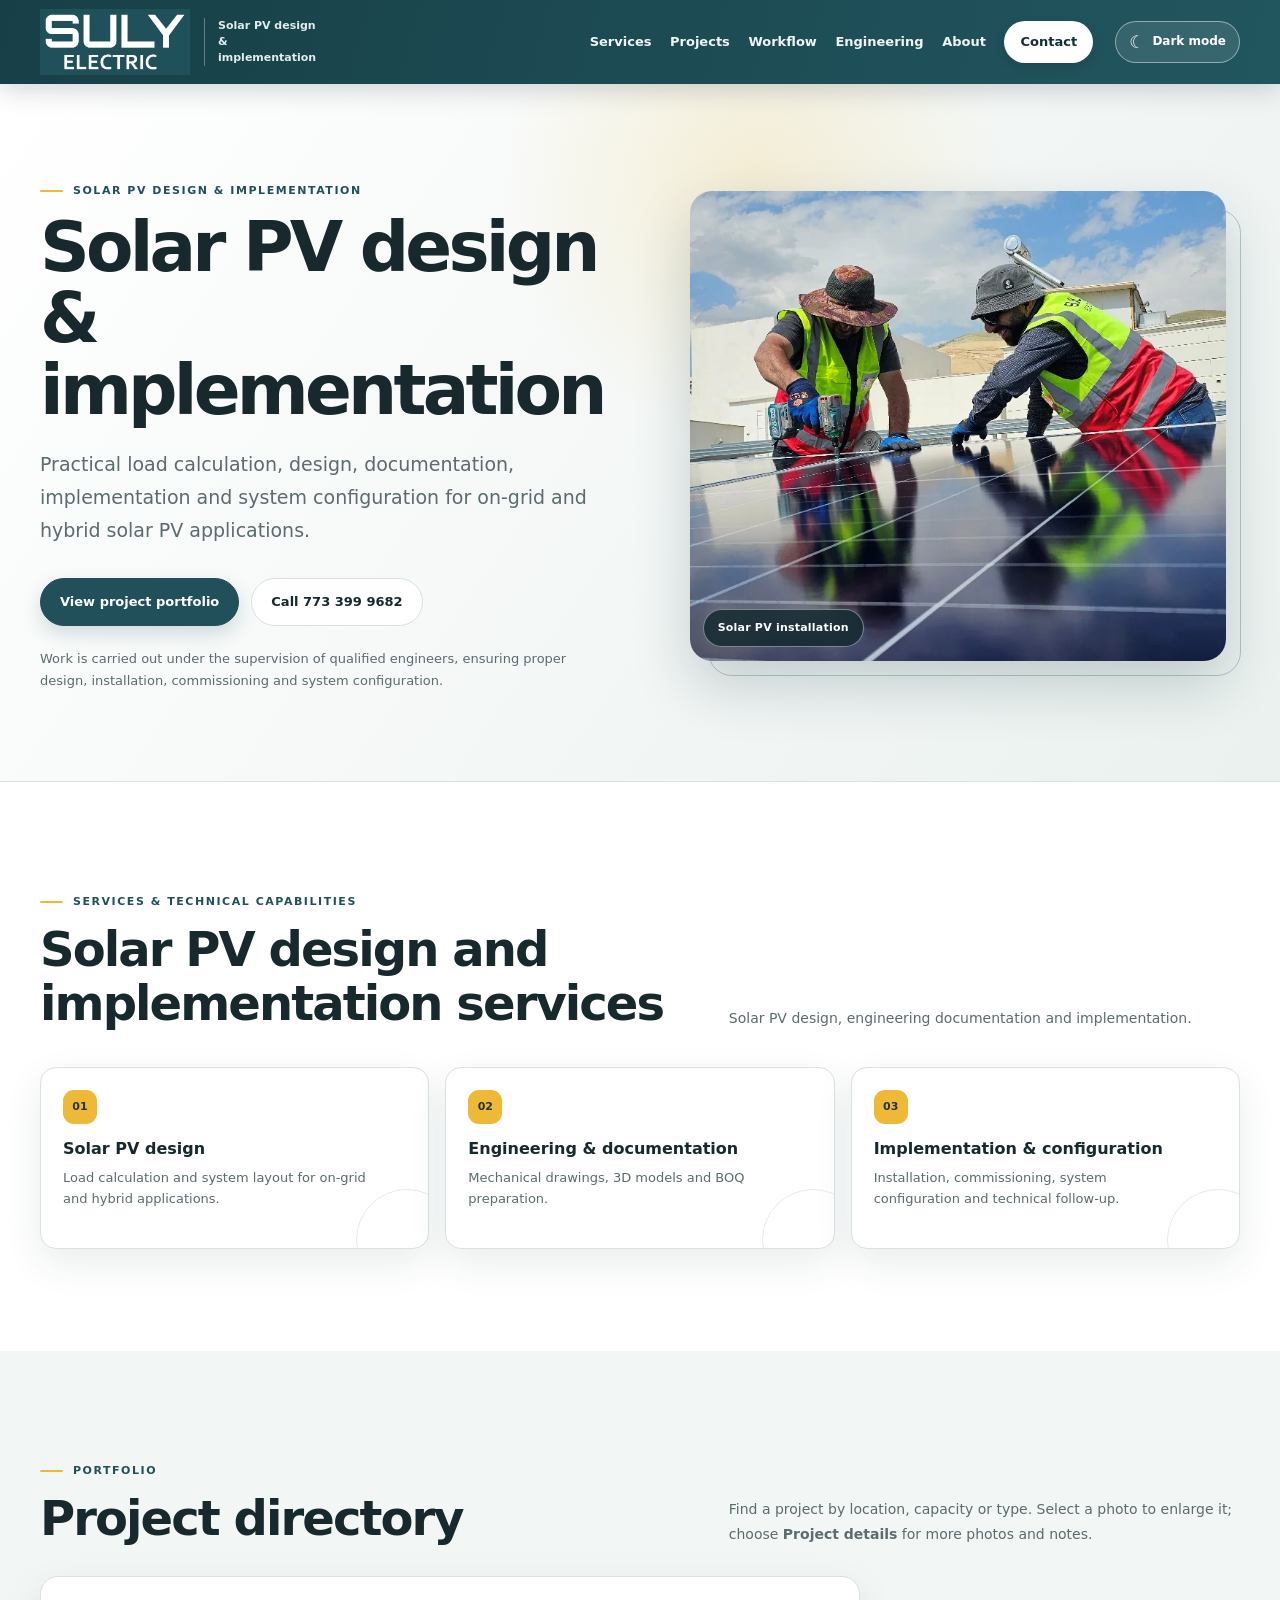
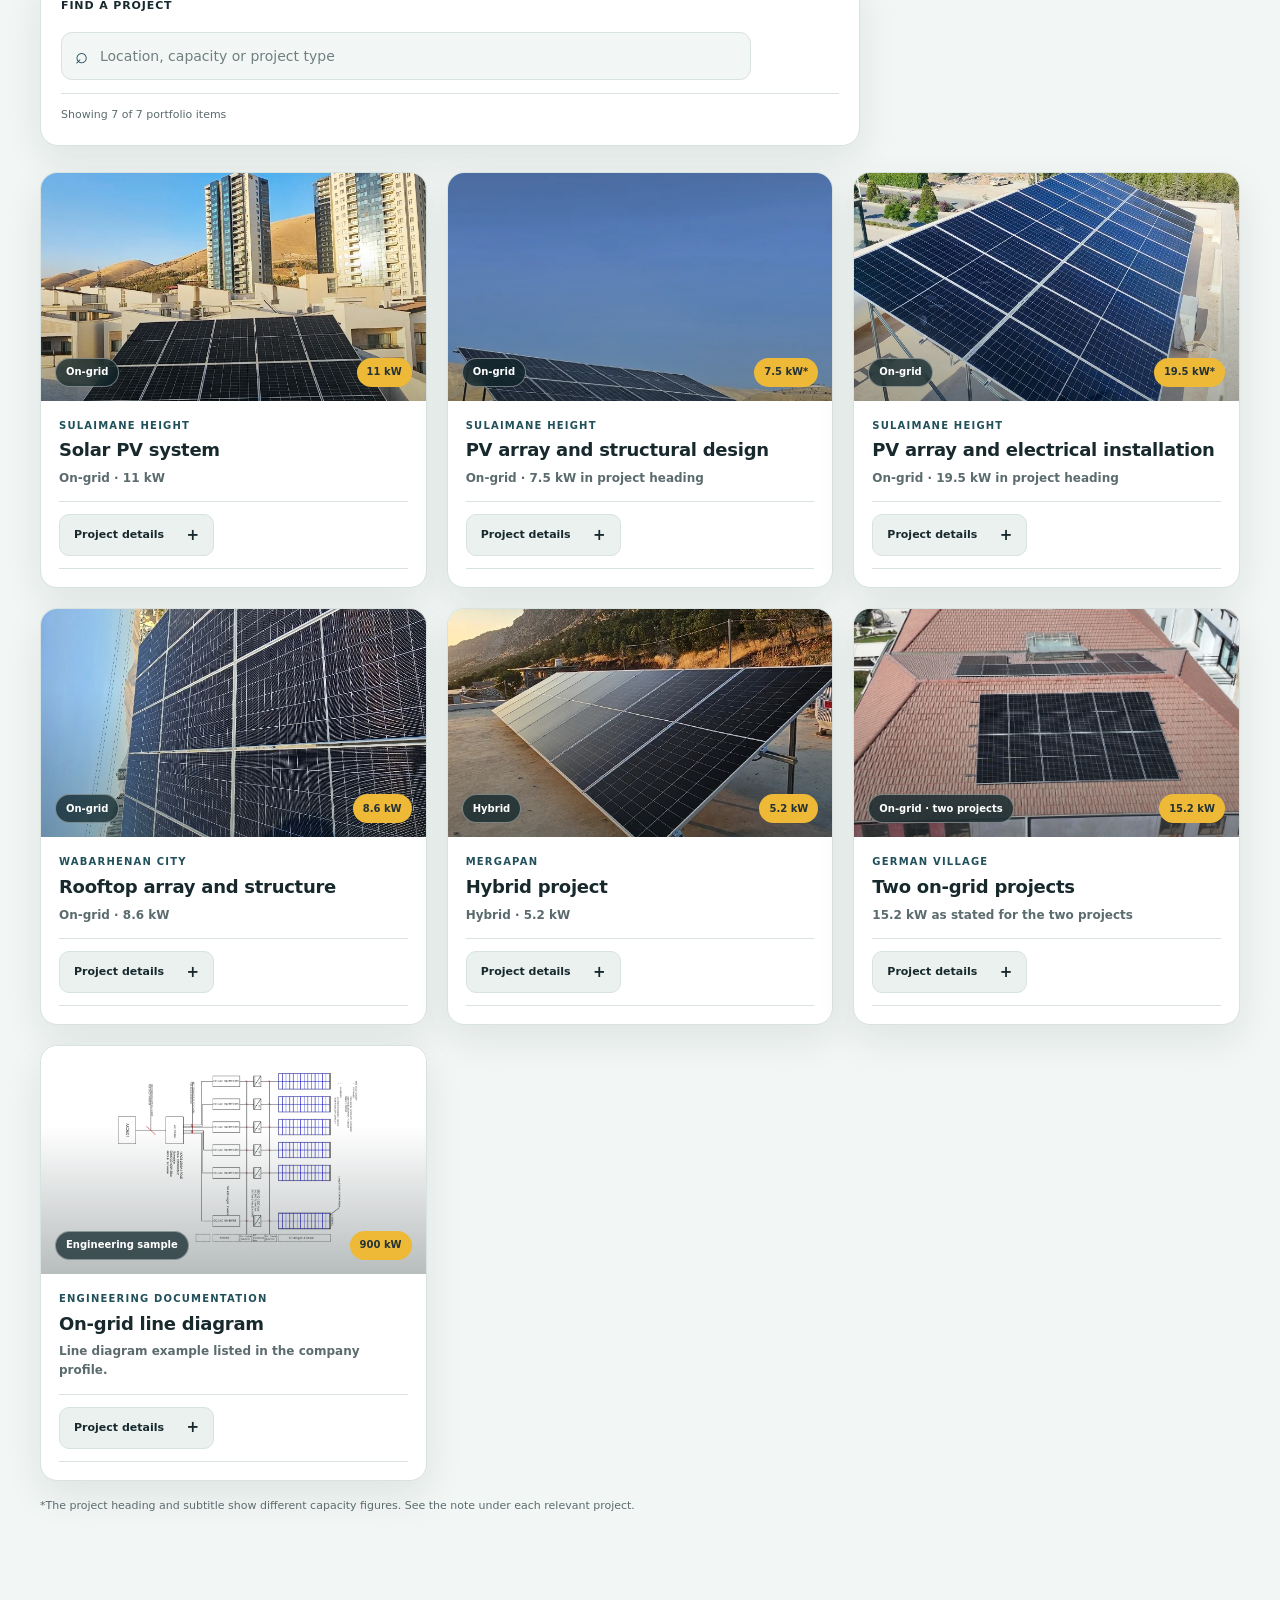
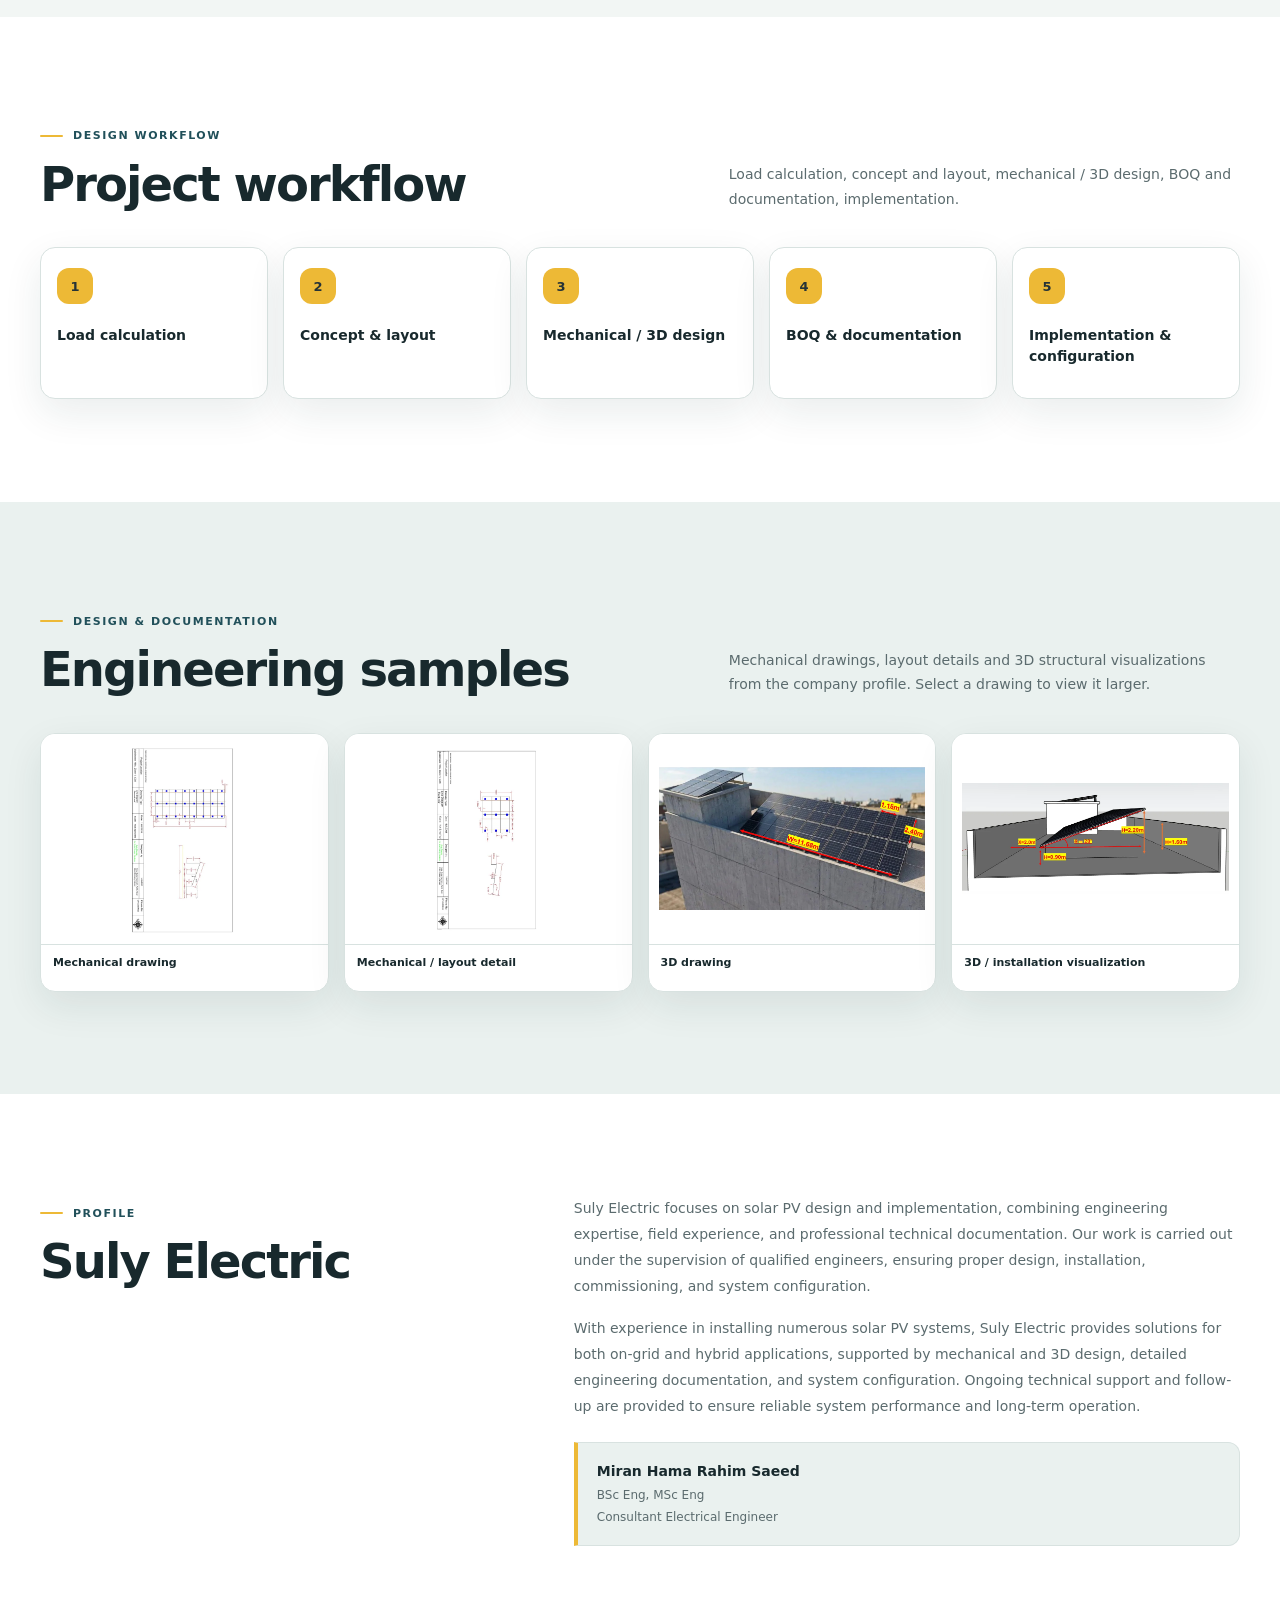
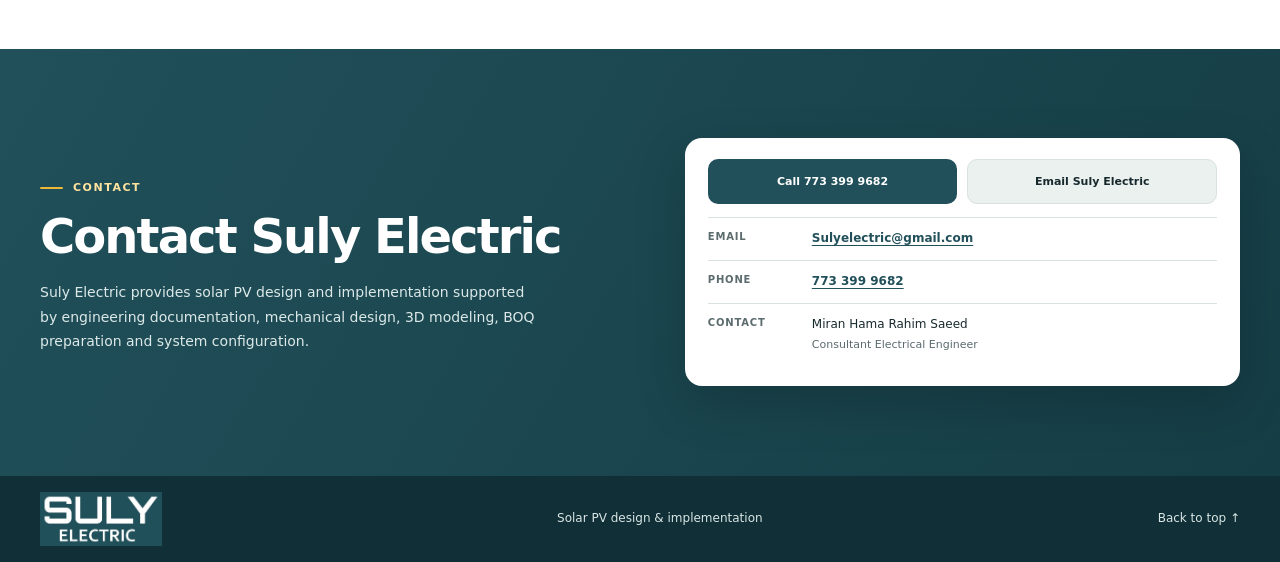
==== commit 49182976: "Simplify portfolio and project browsing" ====
--- a/index.html
+++ b/index.html
@@ -3,249 +3,243 @@
 <head>
   <meta charset="utf-8">
   <meta name="viewport" content="width=device-width, initial-scale=1">
-  <meta name="theme-color" content="#17454b">
+  <meta name="theme-color" content="#21505a">
   <meta name="description" content="Suly Electric solar PV design and implementation: load calculation, design, documentation, installation and system configuration for on-grid and hybrid applications.">
   <meta property="og:title" content="Suly Electric | Solar PV Design &amp; Implementation">
   <meta property="og:description" content="Solar PV design, engineering documentation and project implementation by Suly Electric.">
   <meta property="og:type" content="website">
   <title>Suly Electric | Solar PV Design &amp; Implementation</title>
   <link rel="icon" href="assets/favicon.png" type="image/png">
-  <link rel="preconnect" href="https://fonts.googleapis.com">
-  <link rel="preconnect" href="https://fonts.gstatic.com" crossorigin>
-  <link href="https://fonts.googleapis.com/css2?family=DM+Sans:wght@400;500;600;700&family=Manrope:wght@400;500;600;700;800&display=swap" rel="stylesheet">
-  <link rel="stylesheet" href="styles.css?v=20261004-5">
-  <script src="script.js?v=20261004-5" defer></script>
+  <link rel="stylesheet" href="styles.css?v=20261004-6">
+  <script src="script.js?v=20261004-6" defer></script>
 </head>
 <body>
   <a class="skip-link" href="#main">Skip to main content</a>
-  <div class="scroll-progress" id="scroll-progress" aria-hidden="true"></div>
-
   <header class="site-header" id="top">
     <div class="header-inner">
       <a class="brand" href="#top" aria-label="Suly Electric home">
         <img src="assets/images/suly-electric-logo.webp" alt="Suly Electric" width="534" height="235">
-        <span class="brand-description">Solar PV design<br>&amp; implementation</span>
+        <span class="brand-description">Solar PV design &amp; implementation</span>
       </a>
       <button class="menu-toggle" type="button" aria-label="Open menu" aria-expanded="false" aria-controls="primary-navigation">
         <span class="menu-icon" aria-hidden="true"><span></span><span></span></span><span class="menu-label">Menu</span>
       </button>
       <nav class="site-nav" id="primary-navigation" aria-label="Main navigation">
+        <a href="#services">Services</a>
         <a href="#projects">Projects</a>
-        <a href="#services">Services</a>
         <a href="#process">Workflow</a>
         <a href="#engineering">Engineering</a>
         <a href="#about">About</a>
         <a class="nav-contact" href="#contact">Contact</a>
       </nav>
       <button class="theme-toggle" id="theme-toggle" type="button" aria-label="Switch to dark mode" aria-pressed="false" title="Switch to dark mode"><span class="theme-toggle-icon" aria-hidden="true">☾</span><span class="theme-toggle-label">Dark mode</span></button>
-    </div>
+      </div>
   </header>
 
   <main id="main">
     <section class="hero" aria-labelledby="hero-heading">
-      <div class="hero-orbit hero-orbit-one" aria-hidden="true"></div>
-      <div class="hero-orbit hero-orbit-two" aria-hidden="true"></div>
-      <div class="page-width hero-layout">
+      <div class="hero-inner page-width">
         <div class="hero-copy">
-          <p class="eyebrow"><span class="eyebrow-mark" aria-hidden="true"></span> Suly Electric · Solar PV</p>
-          <h1 id="hero-heading">Solar PV<br><span>design &amp; implementation</span></h1>
+          <p class="eyebrow">Solar PV design &amp; implementation</p>
+          <h1 id="hero-heading">Solar PV design &amp; implementation</h1>
           <p class="hero-text">Practical load calculation, design, documentation, implementation and system configuration for on-grid and hybrid solar PV applications.</p>
           <div class="hero-actions">
-            <a class="button button-primary" href="#projects">Explore project portfolio <span aria-hidden="true">↘</span></a>
-            <a class="button button-quiet" href="tel:7733999682">Call 773 399 9682</a>
+            <a class="button button-primary" href="#projects">View project portfolio</a>
+            <a class="button button-outline" href="tel:7733999682">Call 773 399 9682</a>
           </div>
           <p class="hero-supporting">Work is carried out under the supervision of qualified engineers, ensuring proper design, installation, commissioning and system configuration.</p>
-          <div class="hero-capabilities" aria-label="Company capabilities">
-            <span>On-grid systems</span><span>Hybrid applications</span><span>Engineering documentation</span>
-          </div>
-        </div>
-        <div class="hero-visual">
-          <div class="hero-visual-index" aria-hidden="true"><span>01</span><i></i><span>FIELD WORK</span></div>
-          <figure class="hero-photo">
-            <img src="assets/images/hero-installation.webp" alt="Solar PV installation shown in the Suly Electric portfolio" fetchpriority="high">
-            <figcaption><span class="caption-mark" aria-hidden="true"></span><span>Solar PV installation</span></figcaption>
-          </figure>
-          <div class="hero-photo-note"><span class="note-orbit" aria-hidden="true">S</span><span><strong>Design to implementation</strong><small>Solar PV project work</small></span></div>
-        </div>
-      </div>
-      <a class="hero-scroll" href="#projects"><span>Scroll to explore</span><span class="scroll-line" aria-hidden="true"></span></a>
-    </section>
-
-    <nav class="section-rail" aria-label="On this page">
-      <div class="page-width section-rail-inner">
-        <span class="rail-label">Explore</span>
-        <a href="#projects">Project portfolio</a><i aria-hidden="true"></i>
-        <a href="#services">Services</a><i aria-hidden="true"></i>
-        <a href="#process">Workflow</a><i aria-hidden="true"></i>
-        <a href="#engineering">Engineering samples</a>
-      </div>
-    </nav>
+        </div>
+        <figure class="hero-photo">
+          <img src="assets/images/hero-installation.webp" alt="Solar PV installation shown in the Suly Electric portfolio" fetchpriority="high">
+          <figcaption>Solar PV installation</figcaption>
+        </figure>
+      </div>
+    </section>
+
+    <section class="section section-white" id="services" aria-labelledby="services-heading">
+      <div class="page-width">
+        <div class="section-header">
+          <div>
+            <p class="eyebrow">Services &amp; technical capabilities</p>
+            <h2 id="services-heading">Solar PV design and implementation services</h2>
+          </div>
+          <p class="section-intro">Solar PV design, engineering documentation and implementation.</p>
+        </div>
+        <div class="service-grid">
+          <article class="service-card"><span class="service-number">01</span><h3>Solar PV design</h3><p>Load calculation and system layout for on-grid and hybrid applications.</p></article>
+          <article class="service-card"><span class="service-number">02</span><h3>Engineering &amp; documentation</h3><p>Mechanical drawings, 3D models and BOQ preparation.</p></article>
+          <article class="service-card"><span class="service-number">03</span><h3>Implementation &amp; configuration</h3><p>Installation, commissioning, system configuration and technical follow-up.</p></article>
+        </div>
+      </div>
+    </section>
 
     <section class="section projects-section" id="projects" aria-labelledby="projects-heading">
       <div class="page-width">
-        <div class="section-heading project-heading">
+        <div class="section-header project-section-header">
           <div>
-            <p class="eyebrow"><span class="eyebrow-mark" aria-hidden="true"></span> Selected project work</p>
-            <h2 id="projects-heading">Project portfolio<span class="heading-period">.</span></h2>
-          </div>
-          <div class="project-intro"><p>Browse the projects and engineering example shown in the company profile. Search by location, capacity or type; open <strong>Project info</strong> for photographs and notes.</p><span class="portfolio-index"><b>07</b><small>PORTFOLIO<br>ENTRIES</small></span></div>
+            <p class="eyebrow">Portfolio</p>
+            <h2 id="projects-heading">Project directory</h2>
+          </div>
+          <p class="section-intro">Find a project by location, capacity or type. Select a photo to enlarge it; choose <strong>Project details</strong> for more photos and notes.</p>
         </div>
 
         <div class="directory-tools">
-          <label class="search-label" for="project-search">Search the portfolio</label>
+          <label class="search-label" for="project-search">Find a project</label>
           <div class="search-row">
-            <div class="search-box"><span class="search-icon" aria-hidden="true">⌕</span><input id="project-search" type="search" placeholder="Try a location, capacity or project type" autocomplete="off"><button class="clear-search" id="clear-search" type="button" hidden>Clear</button></div>
-          </div>
-          <div class="filter-area">
-            <span class="filter-label">Filter by system</span>
-            <div class="filter-list" role="group" aria-label="Filter projects by type">
-              <button class="filter-button is-active" type="button" data-filter="all" aria-pressed="true">All projects</button>
-              <button class="filter-button" type="button" data-filter="on-grid" aria-pressed="false">On-grid</button>
-              <button class="filter-button" type="button" data-filter="hybrid" aria-pressed="false">Hybrid</button>
-              <button class="filter-button" type="button" data-filter="engineering" aria-pressed="false">Engineering sample</button>
-            </div>
+            <div class="search-box"><span class="search-icon" aria-hidden="true">⌕</span><input id="project-search" type="search" placeholder="Location, capacity or project type" autocomplete="off"><button class="clear-search" id="clear-search" type="button" hidden>Clear</button></div>
           </div>
           <p class="result-count" id="result-count" aria-live="polite">Showing 7 of 7 portfolio items</p>
         </div>
 
         <div class="project-grid" id="project-grid">
-          <article class="project-card project-featured" data-category="on-grid" data-search="sulaimane height 11 kw 11kw on grid rooftop solar pv inverter electrical installation array layout">
+          <article class="project-card" data-search="sulaimane height 11 kw 11kw on grid rooftop solar pv inverter electrical installation array layout">
             <figure class="project-cover"><img src="assets/images/11kw-array.webp" alt="Solar PV array for an 11 kW on-grid project at Sulaimane Height" loading="lazy"><figcaption><span class="project-tag">On-grid</span><span class="capacity">11 kW</span></figcaption></figure>
             <div class="project-body"><p class="project-location">Sulaimane Height</p><h3>Solar PV system</h3><p class="project-summary">On-grid · 11 kW</p>
-              <div class="project-actions"><button class="project-photo-button" type="button" data-open-cover aria-label="View Sulaimane Height project photos">View photos <span aria-hidden="true">↗</span></button><button class="project-info-button" type="button" data-toggle-info aria-expanded="false" aria-controls="project-info-11kw">Project info <span aria-hidden="true">+</span></button></div>
-              <details class="project-details" id="project-info-11kw"><summary>Project photographs and notes</summary><p class="detail-note">The profile shows the PV array, rooftop arrangement, production graph, inverter and electrical installation.</p><div class="photo-gallery"><figure><img src="assets/images/11kw-rooftop.webp" alt="Rooftop PV arrangement at Sulaimane Height" loading="lazy"><figcaption>Rooftop PV arrangement</figcaption></figure><figure><img src="assets/images/11kw-inverter.webp" alt="Inverter and electrical installation at Sulaimane Height" loading="lazy"><figcaption>Inverter and electrical installation</figcaption></figure></div></details>
-            </div>
-          </article>
-
-          <article class="project-card" data-category="on-grid" data-search="sulaimane height 7.5 kw 7kw 7.5kw on grid solar mechanical drawing 3d structure inverter pv array">
+              <div class="project-actions"><button class="project-info-button" type="button" data-toggle-info aria-controls="project-details-sulaimane-11kw" aria-expanded="false">Project details <span aria-hidden="true">+</span></button></div>
+              <details class="project-details" id="project-details-sulaimane-11kw"><summary>Project photographs and notes</summary><p class="detail-note">The profile shows the PV array, rooftop arrangement, production graph, inverter and electrical installation.</p><div class="photo-gallery"><figure><img src="assets/images/11kw-rooftop.webp" alt="Rooftop PV arrangement at Sulaimane Height" loading="lazy"><figcaption>Rooftop PV arrangement</figcaption></figure><figure><img src="assets/images/11kw-inverter.webp" alt="Inverter and electrical installation at Sulaimane Height" loading="lazy"><figcaption>Inverter and electrical installation</figcaption></figure></div></details>
+            </div>
+          </article>
+
+          <article class="project-card" data-search="sulaimane height 7.5 kw 7kw 7.5kw on grid solar mechanical drawing 3d structure inverter pv array">
             <figure class="project-cover"><img src="assets/images/7-5kw-array.webp" alt="PV array shown for the Sulaimane Height project" loading="lazy"><figcaption><span class="project-tag">On-grid</span><span class="capacity">7.5 kW*</span></figcaption></figure>
-            <div class="project-body"><p class="project-location">Sulaimane Height</p><h3>PV array &amp; structural design</h3><p class="project-summary">On-grid · 7.5 kW in project heading</p>
-              <div class="project-actions"><button class="project-photo-button" type="button" data-open-cover aria-label="View Sulaimane Height project photos and drawings">View photos <span aria-hidden="true">↗</span></button><button class="project-info-button" type="button" data-toggle-info aria-expanded="false" aria-controls="project-info-75kw">Project info <span aria-hidden="true">+</span></button></div>
-              <details class="project-details" id="project-info-75kw"><summary>Project photographs and notes</summary><p class="detail-note">Source profile: the project heading says 7.5 kW; the subtitle says 7 kW.</p><div class="photo-gallery"><figure><img src="assets/images/7-5kw-mechanical.webp" alt="Mechanical drawing for the solar support structure" loading="lazy"><figcaption>Mechanical drawing</figcaption></figure><figure><img src="assets/images/7-5kw-3d.webp" alt="3D visualization of the solar support structure" loading="lazy"><figcaption>3D visualization</figcaption></figure><figure><img src="assets/images/7-5kw-inverter.webp" alt="Inverter installation" loading="lazy"><figcaption>Inverter installation</figcaption></figure></div></details>
-            </div>
-          </article>
-
-          <article class="project-card" data-category="on-grid" data-search="sulaimane height 19.5 kw 19kw 19.5kw on grid solar pv array inverter protection distribution">
+            <div class="project-body"><p class="project-location">Sulaimane Height</p><h3>PV array and structural design</h3><p class="project-summary">On-grid · 7.5 kW in project heading</p>
+              <div class="project-actions"><button class="project-info-button" type="button" data-toggle-info aria-controls="project-details-sulaimane-7-5kw" aria-expanded="false">Project details <span aria-hidden="true">+</span></button></div>
+              <details class="project-details" id="project-details-sulaimane-7-5kw"><summary>Project photographs and notes</summary><p class="detail-note">Source profile: the project heading says 7.5 kW; the subtitle says 7 kW.</p><div class="photo-gallery"><figure><img src="assets/images/7-5kw-mechanical.webp" alt="Mechanical drawing for the solar support structure" loading="lazy"><figcaption>Mechanical drawing</figcaption></figure><figure><img src="assets/images/7-5kw-3d.webp" alt="3D visualization of the solar support structure" loading="lazy"><figcaption>3D visualization</figcaption></figure><figure><img src="assets/images/7-5kw-inverter.webp" alt="Inverter installation" loading="lazy"><figcaption>Inverter installation</figcaption></figure></div></details>
+            </div>
+          </article>
+
+          <article class="project-card" data-search="sulaimane height 19.5 kw 19kw 19.5kw on grid solar pv array inverter protection distribution">
             <figure class="project-cover"><img src="assets/images/19-5kw-array.webp" alt="PV array shown for the Sulaimane Height project" loading="lazy"><figcaption><span class="project-tag">On-grid</span><span class="capacity">19.5 kW*</span></figcaption></figure>
-            <div class="project-body"><p class="project-location">Sulaimane Height</p><h3>PV array &amp; electrical installation</h3><p class="project-summary">On-grid · 19.5 kW in project heading</p>
-              <div class="project-actions"><button class="project-photo-button" type="button" data-open-cover aria-label="View Sulaimane Height project photos and installation">View photos <span aria-hidden="true">↗</span></button><button class="project-info-button" type="button" data-toggle-info aria-expanded="false" aria-controls="project-info-195kw">Project info <span aria-hidden="true">+</span></button></div>
-              <details class="project-details" id="project-info-195kw"><summary>Project photographs and notes</summary><p class="detail-note">Source profile: the project heading says 19.5 kW; the subtitle says 19 kW.</p><div class="photo-gallery"><figure><img src="assets/images/19-5kw-site.webp" alt="PV array and surrounding site at Sulaimane Height" loading="lazy"><figcaption>PV array and site</figcaption></figure><figure><img src="assets/images/19-5kw-inverter.webp" alt="Inverter installation" loading="lazy"><figcaption>Inverter installation</figcaption></figure><figure><img src="assets/images/19-5kw-protection.webp" alt="Electrical distribution and protection equipment" loading="lazy"><figcaption>Distribution and protection</figcaption></figure></div></details>
-            </div>
-          </article>
-
-          <article class="project-card" data-category="on-grid" data-search="wabarhenan city 8.6 kw 8.6kw on grid solar rooftop pv array layout mechanical structure">
+            <div class="project-body"><p class="project-location">Sulaimane Height</p><h3>PV array and electrical installation</h3><p class="project-summary">On-grid · 19.5 kW in project heading</p>
+              <div class="project-actions"><button class="project-info-button" type="button" data-toggle-info aria-controls="project-details-sulaimane-19-5kw" aria-expanded="false">Project details <span aria-hidden="true">+</span></button></div>
+              <details class="project-details" id="project-details-sulaimane-19-5kw"><summary>Project photographs and notes</summary><p class="detail-note">Source profile: the project heading says 19.5 kW; the subtitle says 19 kW.</p><div class="photo-gallery"><figure><img src="assets/images/19-5kw-site.webp" alt="PV array and surrounding site at Sulaimane Height" loading="lazy"><figcaption>PV array and site</figcaption></figure><figure><img src="assets/images/19-5kw-inverter.webp" alt="Inverter installation" loading="lazy"><figcaption>Inverter installation</figcaption></figure><figure><img src="assets/images/19-5kw-protection.webp" alt="Electrical distribution and protection equipment" loading="lazy"><figcaption>Distribution and protection</figcaption></figure></div></details>
+            </div>
+          </article>
+
+          <article class="project-card" data-search="wabarhenan city 8.6 kw 8.6kw on grid solar rooftop pv array layout mechanical structure">
             <figure class="project-cover"><img src="assets/images/8-6kw-array.webp" alt="PV array layout for the Wabarhenan City project" loading="lazy"><figcaption><span class="project-tag">On-grid</span><span class="capacity">8.6 kW</span></figcaption></figure>
-            <div class="project-body"><p class="project-location">Wabarhenan City</p><h3>Rooftop array &amp; structure</h3><p class="project-summary">On-grid · 8.6 kW</p>
-              <div class="project-actions"><button class="project-photo-button" type="button" data-open-cover aria-label="View Wabarhenan City project photos">View photos <span aria-hidden="true">↗</span></button><button class="project-info-button" type="button" data-toggle-info aria-expanded="false" aria-controls="project-info-86kw">Project info <span aria-hidden="true">+</span></button></div>
-              <details class="project-details" id="project-info-86kw"><summary>Project photographs and notes</summary><p class="detail-note">The profile includes the PV array layout, rooftop PV system and mechanical structure.</p><div class="photo-gallery"><figure><img src="assets/images/8-6kw-rooftop.webp" alt="Rooftop PV system in Wabarhenan City" loading="lazy"><figcaption>Rooftop PV system</figcaption></figure><figure><img src="assets/images/8-6kw-structure.webp" alt="Mechanical structure in Wabarhenan City" loading="lazy"><figcaption>Mechanical structure</figcaption></figure></div></details>
-            </div>
-          </article>
-
-          <article class="project-card" data-category="hybrid" data-search="mergapan 5.2 kw 5.2kw hybrid battery storage solar pv array inverter">
+            <div class="project-body"><p class="project-location">Wabarhenan City</p><h3>Rooftop array and structure</h3><p class="project-summary">On-grid · 8.6 kW</p>
+              <div class="project-actions"><button class="project-info-button" type="button" data-toggle-info aria-controls="project-details-wabarhenan-8-6kw" aria-expanded="false">Project details <span aria-hidden="true">+</span></button></div>
+              <details class="project-details" id="project-details-wabarhenan-8-6kw"><summary>Project photographs and notes</summary><p class="detail-note">The profile includes the PV array layout, rooftop PV system and mechanical structure.</p><div class="photo-gallery"><figure><img src="assets/images/8-6kw-rooftop.webp" alt="Rooftop PV system in Wabarhenan City" loading="lazy"><figcaption>Rooftop PV system</figcaption></figure><figure><img src="assets/images/8-6kw-structure.webp" alt="Mechanical structure in Wabarhenan City" loading="lazy"><figcaption>Mechanical structure</figcaption></figure></div></details>
+            </div>
+          </article>
+
+          <article class="project-card" data-search="mergapan 5.2 kw 5.2kw hybrid battery storage solar pv array inverter">
             <figure class="project-cover"><img src="assets/images/5-2kw-site.webp" alt="Solar PV array at the Mergapan hybrid project" loading="lazy"><figcaption><span class="project-tag">Hybrid</span><span class="capacity">5.2 kW</span></figcaption></figure>
             <div class="project-body"><p class="project-location">Mergapan</p><h3>Hybrid project</h3><p class="project-summary">Hybrid · 5.2 kW</p>
-              <div class="project-actions"><button class="project-photo-button" type="button" data-open-cover aria-label="View Mergapan project photos">View photos <span aria-hidden="true">↗</span></button><button class="project-info-button" type="button" data-toggle-info aria-expanded="false" aria-controls="project-info-mergapan">Project info <span aria-hidden="true">+</span></button></div>
-              <details class="project-details" id="project-info-mergapan"><summary>Project photographs and notes</summary><p class="detail-note">The profile shows the PV array and inverter and battery installation.</p><div class="photo-gallery"><figure><img src="assets/images/5-2kw-array.webp" alt="PV array view at the Mergapan project" loading="lazy"><figcaption>PV array</figcaption></figure><figure><img src="assets/images/5-2kw-inverter-battery.webp" alt="Inverter and battery installation at Mergapan" loading="lazy"><figcaption>Inverter and battery installation</figcaption></figure></div></details>
-            </div>
-          </article>
-
-          <article class="project-card" data-category="on-grid" data-search="german village 15.2 kw two projects two systems rooftop on-grid solar pv">
+              <div class="project-actions"><button class="project-info-button" type="button" data-toggle-info aria-controls="project-details-mergapan-5-2kw" aria-expanded="false">Project details <span aria-hidden="true">+</span></button></div>
+              <details class="project-details" id="project-details-mergapan-5-2kw"><summary>Project photographs and notes</summary><p class="detail-note">The profile shows the PV array and inverter and battery installation.</p><div class="photo-gallery"><figure><img src="assets/images/5-2kw-array.webp" alt="PV array view at the Mergapan project" loading="lazy"><figcaption>PV array</figcaption></figure><figure><img src="assets/images/5-2kw-inverter-battery.webp" alt="Inverter and battery installation at Mergapan" loading="lazy"><figcaption>Inverter and battery installation</figcaption></figure></div></details>
+            </div>
+          </article>
+
+          <article class="project-card" data-search="german village 15.2 kw two projects two systems rooftop on-grid solar pv">
             <figure class="project-cover"><img src="assets/images/german-village-roof-a.webp" alt="Aerial view of rooftop solar panels in German Village" loading="lazy"><figcaption><span class="project-tag">On-grid · two projects</span><span class="capacity">15.2 kW</span></figcaption></figure>
             <div class="project-body"><p class="project-location">German Village</p><h3>Two on-grid projects</h3><p class="project-summary">15.2 kW as stated for the two projects</p>
-              <div class="project-actions"><button class="project-photo-button" type="button" data-open-cover aria-label="View German Village project photos">View photos <span aria-hidden="true">↗</span></button><button class="project-info-button" type="button" data-toggle-info aria-expanded="false" aria-controls="project-info-german">Project info <span aria-hidden="true">+</span></button></div>
-              <details class="project-details" id="project-info-german"><summary>Project photographs and notes</summary><p class="detail-note">The source profile lists two on-grid projects and states 15.2 kW; separate ratings are not given.</p><div class="photo-gallery"><figure><img src="assets/images/german-village-roof-b.webp" alt="Another aerial view of the German Village rooftop systems" loading="lazy"><figcaption>Rooftop PV layout</figcaption></figure></div></details>
-            </div>
-          </article>
-
-          <article class="project-card engineering-card" data-category="engineering" data-search="900 kw 900kw line diagram on grid electrical design documentation engineering sample drawing">
+              <div class="project-actions"><button class="project-info-button" type="button" data-toggle-info aria-controls="project-details-german-village-15-2kw" aria-expanded="false">Project details <span aria-hidden="true">+</span></button></div>
+              <details class="project-details" id="project-details-german-village-15-2kw"><summary>Project photographs and notes</summary><p class="detail-note">The source profile lists two on-grid projects and states 15.2 kW; separate ratings are not given.</p><div class="photo-gallery"><figure><img src="assets/images/german-village-roof-b.webp" alt="Another aerial view of the German Village rooftop systems" loading="lazy"><figcaption>Rooftop PV layout</figcaption></figure></div></details>
+            </div>
+          </article>
+
+          <article class="project-card engineering-card" data-search="900 kw 900kw line diagram on grid electrical design documentation engineering sample drawing">
             <figure class="project-cover diagram-cover"><img src="assets/images/900kw-line-diagram.webp" alt="Line diagram shown in the company profile for a 900 kW on-grid system" loading="lazy"><figcaption><span class="project-tag">Engineering sample</span><span class="capacity">900 kW</span></figcaption></figure>
             <div class="project-body"><p class="project-location">Engineering documentation</p><h3>On-grid line diagram</h3><p class="project-summary">Line diagram example listed in the company profile.</p>
-              <div class="project-actions"><button class="project-photo-button" type="button" data-open-cover aria-label="View the 900 kW on-grid line diagram">View drawing <span aria-hidden="true">↗</span></button><button class="project-info-button" type="button" data-toggle-info aria-expanded="false" aria-controls="project-info-900kw">Project info <span aria-hidden="true">+</span></button></div>
-              <details class="project-details" id="project-info-900kw"><summary>Project note</summary><p class="detail-note">The profile describes a line diagram of a 900 kW on-grid system. It is shown as an engineering-documentation example.</p></details>
+              <div class="project-actions"><button class="project-info-button" type="button" data-toggle-info aria-controls="project-details-engineering-900kw" aria-expanded="false">Project details <span aria-hidden="true">+</span></button></div>
+              <details class="project-details" id="project-details-engineering-900kw"><summary>Project note</summary><p class="detail-note">The profile describes a line diagram of a 900 kW on-grid system. It is shown as an engineering-documentation example.</p></details>
             </div>
           </article>
         </div>
         <div class="no-results" id="no-results" hidden>
-          <span class="no-results-mark" aria-hidden="true">—</span><h3>No matching portfolio items</h3><p>Try another location, capacity or project type.</p><button class="button button-outline" id="reset-search" type="button">Show all projects</button>
+          <h3>No matching portfolio items</h3>
+          <p>Try another location, capacity or project type.</p>
+          <button class="button button-outline" id="reset-search" type="button">Show all</button>
         </div>
         <p class="portfolio-footnote">*The project heading and subtitle show different capacity figures. See the note under each relevant project.</p>
       </div>
     </section>
 
-    <section class="section services-section" id="services" aria-labelledby="services-heading">
-      <div class="page-width">
-        <div class="section-heading services-heading">
-          <div><p class="eyebrow"><span class="eyebrow-mark" aria-hidden="true"></span> Services &amp; technical capabilities</p><h2 id="services-heading">The work behind<br><span>the installation.</span></h2></div>
-          <p class="section-intro">Engineering expertise, field experience and professional technical documentation—across design, preparation and implementation.</p>
-        </div>
-        <div class="service-grid">
-          <article class="service-card"><div class="service-topline"><span class="service-number">01</span><span class="service-track">DESIGN</span></div><h3>Solar PV design</h3><p>PV layout and system planning for on-grid applications.</p><span class="service-arrow" aria-hidden="true">↗</span></article>
-          <article class="service-card"><div class="service-topline"><span class="service-number">02</span><span class="service-track">STRUCTURE</span></div><h3>Mechanical structure design</h3><p>AutoCAD-based drawings for solar-panel support structures.</p><span class="service-arrow" aria-hidden="true">↗</span></article>
-          <article class="service-card"><div class="service-topline"><span class="service-number">03</span><span class="service-track">VISUALIZATION</span></div><h3>3D modeling</h3><p>SketchUp models to communicate structure and installation concepts.</p><span class="service-arrow" aria-hidden="true">↗</span></article>
-          <article class="service-card"><div class="service-topline"><span class="service-number">04</span><span class="service-track">DOCUMENTATION</span></div><h3>BOQ preparation</h3><p>Project quantity documentation for procurement and planning.</p><span class="service-arrow" aria-hidden="true">↗</span></article>
-          <article class="service-card"><div class="service-topline"><span class="service-number">05</span><span class="service-track">DELIVERY</span></div><h3>Implementation</h3><p>Practical delivery of solar PV projects documented in the portfolio.</p><span class="service-arrow" aria-hidden="true">↗</span></article>
-          <article class="service-card"><div class="service-topline"><span class="service-number">06</span><span class="service-track">SYSTEMS</span></div><h3>System configuration</h3><p>Configuration work supporting functional PV system deployment.</p><span class="service-arrow" aria-hidden="true">↗</span></article>
-        </div>
-      </div>
-    </section>
-
-    <section class="section process-section" id="process" aria-labelledby="process-heading">
-      <div class="page-width">
-        <div class="section-heading process-heading">
-          <div><p class="eyebrow"><span class="eyebrow-mark" aria-hidden="true"></span> Design workflow</p><h2 id="process-heading">From calculation<br>to configuration.</h2></div>
-          <p class="section-intro">Project workflow listed in the company profile.</p>
+    <section class="section section-white" id="process" aria-labelledby="process-heading">
+      <div class="page-width">
+        <div class="section-header">
+          <div><p class="eyebrow">Design workflow</p><h2 id="process-heading">Project workflow</h2></div>
+          <p class="section-intro">Load calculation, concept and layout, mechanical / 3D design, BOQ and documentation, implementation.</p>
         </div>
         <ol class="process-list">
-          <li><span class="step-number">01</span><span class="step-line" aria-hidden="true"></span><h3>Load calculation</h3></li>
-          <li><span class="step-number">02</span><span class="step-line" aria-hidden="true"></span><h3>Concept &amp; layout</h3></li>
-          <li><span class="step-number">03</span><span class="step-line" aria-hidden="true"></span><h3>Mechanical / 3D design</h3></li>
-          <li><span class="step-number">04</span><span class="step-line" aria-hidden="true"></span><h3>BOQ &amp; documentation</h3></li>
-          <li><span class="step-number">05</span><span class="step-line" aria-hidden="true"></span><h3>Implementation &amp; configuration</h3></li>
+          <li><span class="step-number">1</span><h3>Load calculation</h3></li>
+          <li><span class="step-number">2</span><h3>Concept &amp; layout</h3></li>
+          <li><span class="step-number">3</span><h3>Mechanical / 3D design</h3></li>
+          <li><span class="step-number">4</span><h3>BOQ &amp; documentation</h3></li>
+          <li><span class="step-number">5</span><h3>Implementation &amp; configuration</h3></li>
         </ol>
       </div>
     </section>
 
     <section class="section engineering-section" id="engineering" aria-labelledby="engineering-heading">
       <div class="page-width">
-        <div class="section-heading engineering-heading">
-          <div><p class="eyebrow"><span class="eyebrow-mark" aria-hidden="true"></span> Design &amp; documentation</p><h2 id="engineering-heading">Engineering samples.</h2></div>
-          <p class="section-intro">Mechanical drawings, layout details and 3D structural visualizations included in the company profile. Select an image to enlarge it.</p>
+        <div class="section-header">
+          <div><p class="eyebrow">Design &amp; documentation</p><h2 id="engineering-heading">Engineering samples</h2></div>
+          <p class="section-intro">Mechanical drawings, layout details and 3D structural visualizations from the company profile. Select a drawing to view it larger.</p>
         </div>
         <div class="engineering-grid">
-          <figure><img src="assets/images/mechanical-drawing.webp" alt="Mechanical drawing for a solar panel support design" loading="lazy"><figcaption><span>01</span> Mechanical drawing</figcaption></figure>
-          <figure><img src="assets/images/layout-detail.webp" alt="PV layout and mechanical detail drawing" loading="lazy"><figcaption><span>02</span> Mechanical / layout detail</figcaption></figure>
-          <figure><img src="assets/images/pv-3d-design.webp" alt="Three-dimensional solar PV structure drawing" loading="lazy"><figcaption><span>03</span> 3D drawing</figcaption></figure>
-          <figure><img src="assets/images/structure-3d-view.webp" alt="Three-dimensional visualization of a solar-panel structure" loading="lazy"><figcaption><span>04</span> 3D / installation visualization</figcaption></figure>
-        </div>
-      </div>
-    </section>
-
-    <section class="section about-section" id="about" aria-labelledby="about-heading">
+          <figure><img src="assets/images/mechanical-drawing.webp" alt="Mechanical drawing for a solar panel support design" loading="lazy"><figcaption>Mechanical drawing</figcaption></figure>
+          <figure><img src="assets/images/layout-detail.webp" alt="PV layout and mechanical detail drawing" loading="lazy"><figcaption>Mechanical / layout detail</figcaption></figure>
+          <figure><img src="assets/images/pv-3d-design.webp" alt="Three-dimensional solar PV structure drawing" loading="lazy"><figcaption>3D drawing</figcaption></figure>
+          <figure><img src="assets/images/structure-3d-view.webp" alt="Three-dimensional visualization of a solar-panel structure" loading="lazy"><figcaption>3D / installation visualization</figcaption></figure>
+        </div>
+      </div>
+    </section>
+
+    <section class="section section-white" id="about" aria-labelledby="about-heading">
       <div class="page-width about-layout">
-        <div class="about-lead"><p class="eyebrow"><span class="eyebrow-mark" aria-hidden="true"></span> Company profile</p><h2 id="about-heading">Suly<br>Electric<span class="heading-period">.</span></h2><div class="about-mark" aria-hidden="true">S</div></div>
+        <div><p class="eyebrow">Profile</p><h2 id="about-heading">Suly Electric</h2></div>
         <div class="about-copy">
           <p>Suly Electric focuses on solar PV design and implementation, combining engineering expertise, field experience, and professional technical documentation. Our work is carried out under the supervision of qualified engineers, ensuring proper design, installation, commissioning, and system configuration.</p>
           <p>With experience in installing numerous solar PV systems, Suly Electric provides solutions for both on-grid and hybrid applications, supported by mechanical and 3D design, detailed engineering documentation, and system configuration. Ongoing technical support and follow-up are provided to ensure reliable system performance and long-term operation.</p>
-          <div class="engineer-profile"><span class="profile-rule" aria-hidden="true"></span><div><strong>Miran Hama Rahim Saeed</strong><span>BSc Eng, MSc Eng</span><span>Consultant Electrical Engineer</span></div></div>
+          <div class="engineer-profile"><strong>Miran Hama Rahim Saeed</strong><span>BSc Eng, MSc Eng</span><span>Consultant Electrical Engineer</span></div>
         </div>
       </div>
     </section>
 
     <section class="contact-section" id="contact" aria-labelledby="contact-heading">
-      <div class="contact-ornament" aria-hidden="true"></div>
       <div class="page-width contact-layout">
-        <div class="contact-copy"><p class="eyebrow"><span class="eyebrow-mark" aria-hidden="true"></span> Contact</p><h2 id="contact-heading">Contact<br><span>Suly Electric.</span></h2><p>Suly Electric provides solar PV design and implementation supported by engineering documentation, mechanical design, 3D modeling, BOQ preparation and system configuration.</p><div class="contact-actions"><a class="contact-action primary" href="tel:7733999682"><span>Call Suly Electric</span><b>773 399 9682</b><i aria-hidden="true">↗</i></a><a class="contact-action secondary" href="mailto:Sulyelectric@gmail.com"><span>Email</span><b>Sulyelectric@gmail.com</b><i aria-hidden="true">↗</i></a></div></div>
-        <div class="contact-side"><div class="contact-card-label"><span>DIRECT CONTACT</span><span class="contact-dot" aria-hidden="true"></span></div><div class="contact-row"><span class="contact-label">Phone</span><a href="tel:7733999682">773 399 9682</a></div><div class="contact-row"><span class="contact-label">Email</span><a href="mailto:Sulyelectric@gmail.com">Sulyelectric@gmail.com</a></div><div class="contact-row"><span class="contact-label">Contact</span><span>Miran Hama Rahim Saeed<br><small>Consultant Electrical Engineer</small></span></div></div>
+        <div><p class="eyebrow">Contact</p><h2 id="contact-heading">Contact Suly Electric</h2><p>Suly Electric provides solar PV design and implementation supported by engineering documentation, mechanical design, 3D modeling, BOQ preparation and system configuration.</p></div>
+        <div class="contact-card">
+          <div class="contact-actions"><a class="contact-action primary" href="tel:7733999682">Call 773 399 9682</a><a class="contact-action secondary" href="mailto:Sulyelectric@gmail.com">Email Suly Electric</a></div>
+          <div class="contact-row"><span class="contact-label">Email</span><a href="mailto:Sulyelectric@gmail.com">Sulyelectric@gmail.com</a></div>
+          <div class="contact-row"><span class="contact-label">Phone</span><a href="tel:7733999682">773 399 9682</a></div>
+          <div class="contact-row"><span class="contact-label">Contact</span><span>Miran Hama Rahim Saeed<br><small>Consultant Electrical Engineer</small></span></div>
+        </div>
       </div>
     </section>
   </main>
 
   <dialog class="image-lightbox" id="image-lightbox" aria-labelledby="lightbox-caption">
-    <div class="lightbox-topbar"><p class="lightbox-caption" id="lightbox-caption">Portfolio image</p><button class="lightbox-close" id="lightbox-close" type="button" aria-label="Close image viewer">Close <span aria-hidden="true">×</span></button></div>
-    <div class="lightbox-stage" id="lightbox-stage"><button class="lightbox-nav-button previous" id="lightbox-previous" type="button" aria-label="Previous photo">‹</button><img class="lightbox-image" id="lightbox-image" alt=""><button class="lightbox-nav-button next" id="lightbox-next" type="button" aria-label="Next photo">›</button></div>
-    <div class="lightbox-bottombar"><div class="zoom-controls" aria-label="Image zoom controls"><button id="zoom-out" type="button" aria-label="Zoom out" title="Zoom out">−</button><output id="zoom-level" aria-live="polite">100%</output><button id="zoom-in" type="button" aria-label="Zoom in" title="Zoom in">+</button><button class="zoom-fit" id="zoom-fit" type="button">Fit to screen</button><output class="lightbox-counter" id="lightbox-counter" aria-live="polite">1 / 1</output></div><p class="lightbox-hint">Use arrows to browse · + / − to zoom · Esc to close</p></div>
+    <div class="lightbox-topbar">
+      <p class="lightbox-caption" id="lightbox-caption">Portfolio image</p>
+      <button class="lightbox-close" id="lightbox-close" type="button" aria-label="Close image viewer">Close</button>
+    </div>
+    <div class="lightbox-stage" id="lightbox-stage">
+      <button class="lightbox-nav-button previous" id="lightbox-previous" type="button" aria-label="Previous photo">‹</button>
+      <img class="lightbox-image" id="lightbox-image" alt="">
+      <button class="lightbox-nav-button next" id="lightbox-next" type="button" aria-label="Next photo">›</button>
+    </div>
+    <div class="lightbox-bottombar">
+      <div class="zoom-controls" aria-label="Image zoom controls">
+        <button id="zoom-out" type="button" aria-label="Zoom out" title="Zoom out">−</button>
+        <output id="zoom-level" aria-live="polite">100%</output>
+        <button id="zoom-in" type="button" aria-label="Zoom in" title="Zoom in">+</button>
+        <button class="zoom-fit" id="zoom-fit" type="button">Fit to screen</button>
+        <output class="lightbox-counter" id="lightbox-counter" aria-live="polite">1 / 1</output>
+      </div>
+      <p class="lightbox-hint">Use the arrows to browse · Zoom with + / − · Esc to close</p>
+    </div>
   </dialog>
 
-  <footer class="site-footer"><div class="page-width footer-main"><a class="footer-logo" href="#top" aria-label="Suly Electric, back to top"><img src="assets/images/suly-electric-logo.webp" alt="Suly Electric" width="534" height="235"></a><p>Solar PV design &amp; implementation</p><a class="footer-top" href="#top">Back to top <span aria-hidden="true">↑</span></a></div></footer>
+  <footer class="site-footer">
+    <div class="page-width footer-main">
+      <a class="footer-logo" href="#top" aria-label="Suly Electric, back to top"><img src="assets/images/suly-electric-logo.webp" alt="Suly Electric" width="534" height="235"></a>
+      <p>Solar PV design &amp; implementation</p>
+      <a href="#top">Back to top ↑</a>
+    </div>
+  </footer>
 </body>
 </html>
--- a/styles.css
+++ b/styles.css
@@ -1,23 +1,21 @@
-/* SULY ELECTRIC — solar engineering editorial */
+/* Suly Electric — solar engineering, presented with clarity. */
 :root {
-  --teal-950: #0b3035;
-  --teal-900: #103a40;
-  --teal-800: #174a50;
-  --teal-700: #20636a;
-  --brass: #efbd52;
-  --brass-soft: #f5d98d;
-  --ink: #17292b;
-  --muted: #5b6967;
-  --line: #d8ddd6;
-  --canvas: #f3f0e8;
-  --surface: #fffefa;
-  --surface-alt: #e9ede7;
-  --surface-soft: #dce4dc;
-  --shadow: 0 18px 44px rgba(20, 52, 54, .09);
-  --shadow-strong: 0 28px 65px rgba(9, 35, 39, .2);
-  --content: 1320px;
+  --brand: #21505a;
+  --brand-strong: #173e46;
+  --brand-deep: #102f36;
+  --accent: #edb936;
+  --ink: #18292d;
+  --muted: #5b6b6e;
+  --line: #d8e2e0;
+  --canvas: #f2f6f4;
+  --surface: #ffffff;
+  --surface-alt: #eaf1ef;
+  --surface-soft: #dce9e5;
+  --shadow: 0 14px 38px rgba(22, 55, 60, .09);
+  --shadow-hover: 0 20px 48px rgba(18, 50, 55, .16);
+  --content: 1200px;
   color-scheme: light;
-  font-family: "DM Sans", "Segoe UI", system-ui, -apple-system, BlinkMacSystemFont, sans-serif;
+  font-family: Inter, "Segoe UI", system-ui, -apple-system, BlinkMacSystemFont, sans-serif;
   color: var(--ink);
   background: var(--canvas);
   font-size: 16px;
@@ -25,535 +23,320 @@
 }
 
 html[data-theme="dark"] {
-  --teal-950: #081c20;
-  --teal-900: #0e292e;
-  --teal-800: #163b41;
-  --teal-700: #2d6870;
-  --brass: #f0c45e;
-  --brass-soft: #f4d98a;
-  --ink: #edf1e9;
-  --muted: #b2c0bc;
-  --line: #354b4c;
-  --canvas: #10191b;
-  --surface: #172427;
-  --surface-alt: #1d3033;
-  --surface-soft: #284044;
-  --shadow: 0 18px 44px rgba(0, 0, 0, .22);
-  --shadow-strong: 0 28px 65px rgba(0, 0, 0, .38);
+  --brand: #3b7b86;
+  --brand-strong: #24545d;
+  --brand-deep: #183e45;
+  --ink: #edf3f3;
+  --muted: #b5c4c5;
+  --line: #354d51;
+  --canvas: #10191c;
+  --surface: #19282c;
+  --surface-alt: #20363a;
+  --surface-soft: #294247;
+  --shadow: 0 16px 40px rgba(0, 0, 0, .22);
+  --shadow-hover: 0 22px 50px rgba(0, 0, 0, .35);
   color-scheme: dark;
 }
 
 * { box-sizing: border-box; }
-html { scroll-behavior: smooth; scroll-padding-top: 98px; }
-body { min-width: 320px; margin: 0; background: var(--canvas); color: var(--ink); font-family: "DM Sans", "Segoe UI", system-ui, sans-serif; -webkit-font-smoothing: antialiased; transition: background-color .35s ease, color .35s ease; }
+html { scroll-behavior: smooth; scroll-padding-top: 100px; }
+body { margin: 0; background: var(--canvas); color: var(--ink); -webkit-font-smoothing: antialiased; transition: background-color .28s ease, color .28s ease; }
 img { display: block; max-width: 100%; }
-a { color: inherit; text-underline-offset: 4px; }
+a { color: var(--brand); text-underline-offset: 3px; }
 button, input { font: inherit; }
 button { color: inherit; }
-a:focus-visible, button:focus-visible, summary:focus-visible, input:focus-visible { outline: 3px solid var(--brass); outline-offset: 4px; }
-.page-width, .header-inner { width: min(var(--content), calc(100% - 64px)); margin-inline: auto; }
-.skip-link { position: absolute; top: -70px; left: 14px; z-index: 1000; padding: 11px 15px; border-radius: 5px; background: var(--surface); color: var(--teal-950); }
-.skip-link:focus { top: 14px; }
-.scroll-progress { position: fixed; z-index: 200; top: 0; left: 0; width: 100%; height: 3px; transform: scaleX(0); transform-origin: left center; background: var(--brass); pointer-events: none; }
-
-/* Persistent navigation */
-.site-header { position: sticky; z-index: 100; top: 0; border-bottom: 1px solid rgba(255,255,255,.12); background: rgba(13, 53, 59, .96); color: #f6f5ed; box-shadow: 0 8px 28px rgba(7, 29, 32, .12); backdrop-filter: blur(16px); }
-.header-inner { position: relative; display: flex; min-height: 82px; align-items: center; gap: 24px; }
-.brand { display: flex; min-width: 230px; align-items: center; gap: 15px; color: #fff; text-decoration: none; }
-.brand img { width: 143px; height: 64px; object-fit: contain; }
-.brand-description { padding-left: 14px; border-left: 1px solid rgba(255,255,255,.25); color: #d7e3df; font-size: 10px; font-weight: 650; letter-spacing: .015em; line-height: 1.5; }
-.site-nav { display: flex; align-items: center; justify-content: flex-end; gap: clamp(12px,1.6vw,24px); margin-left: auto; }
-.site-nav a { position: relative; padding: 8px 0; color: #e4ece8; font-size: 12px; font-weight: 700; text-decoration: none; transition: color .2s ease; }
-.site-nav a:not(.nav-contact)::after { position: absolute; right: 100%; bottom: 2px; left: 0; height: 1px; transform: scaleX(0); transform-origin: left; background: var(--brass); content: ""; transition: transform .28s ease; }
-.site-nav a:not(.nav-contact):hover { color: #fff; }
-.site-nav a:not(.nav-contact):hover::after { transform: scaleX(1); }
-.site-nav .nav-contact { min-width: 83px; padding: 10px 15px; border: 1px solid rgba(239,189,82,.75); background: var(--brass); color: var(--teal-950); font-size: 11px; text-align: center; transition: transform .2s ease, background .2s ease; }
-.site-nav .nav-contact:hover { transform: translateY(-2px); background: var(--brass-soft); }
-.theme-toggle { display: inline-flex; min-height: 40px; flex: 0 0 auto; align-items: center; justify-content: center; gap: 8px; padding: 7px 12px; border: 1px solid rgba(255,255,255,.32); background: transparent; color: #fff; font-size: 11px; font-weight: 750; cursor: pointer; transition: border-color .2s ease, background .2s ease, color .2s ease; }
-.theme-toggle:hover { border-color: var(--brass); background: rgba(255,255,255,.08); }
-.theme-toggle-icon { color: var(--brass); font-size: 17px; line-height: 1; }
+a:focus-visible, button:focus-visible, summary:focus-visible, input:focus-visible { outline: 3px solid var(--accent); outline-offset: 3px; }
+.page-width, .header-inner { width: min(var(--content), calc(100% - 48px)); margin-inline: auto; }
+.skip-link { position: absolute; top: -60px; left: 12px; z-index: 100; padding: 10px 14px; border-radius: 8px; background: #fff; color: #173e46; }
+.skip-link:focus { top: 12px; }
+
+/* Brand header */
+.site-header { position: sticky; top: 0; z-index: 50; color: #fff; background: linear-gradient(105deg, #173f47, #22565f); box-shadow: 0 6px 24px rgba(11, 37, 41, .18); }
+.header-inner { position: relative; display: flex; min-height: 84px; align-items: center; gap: 22px; }
+.brand { display: flex; min-width: 244px; align-items: center; gap: 14px; color: #fff; text-decoration: none; }
+.brand img { width: 150px; height: 66px; object-fit: contain; }
+.brand-description { max-width: 125px; padding-left: 13px; border-left: 1px solid rgba(255,255,255,.32); color: #e0eded; font-size: 11px; font-weight: 600; line-height: 1.45; }
+.site-nav { display: flex; align-items: center; justify-content: flex-end; gap: clamp(11px, 1.45vw, 21px); margin-left: auto; }
+.site-nav a { padding: 8px 0; color: #f0f6f5; font-size: 13px; font-weight: 650; text-decoration: none; transition: color .2s ease, opacity .2s ease; }
+.site-nav a:hover { color: #fff; opacity: .82; }
+.site-nav .nav-contact { padding: 10px 16px; border-radius: 999px; background: #fff; color: var(--brand-deep); box-shadow: 0 4px 12px rgba(0,0,0,.12); }
+.site-nav .nav-contact:hover { background: #f6f4ea; opacity: 1; }
+.theme-toggle { display: inline-flex; flex: 0 0 auto; min-height: 42px; align-items: center; justify-content: center; gap: 8px; padding: 8px 13px; border: 1px solid rgba(255,255,255,.46); border-radius: 999px; background: rgba(255,255,255,.1); color: #fff; font-size: 12px; font-weight: 750; white-space: nowrap; cursor: pointer; transition: background .2s ease, border-color .2s ease, transform .2s ease; }
+.theme-toggle:hover { transform: translateY(-1px); border-color: rgba(255,255,255,.8); background: rgba(255,255,255,.2); }
+.theme-toggle-icon { font-size: 17px; line-height: 1; }
 .theme-toggle-label { display: inline; }
 .menu-toggle { display: none; }
 
-/* Photo-first opening: the source photo is kept authentic, with a layered architectural frame. */
-.hero { position: relative; isolation: isolate; overflow: hidden; min-height: 650px; background: linear-gradient(118deg, #0c3439 0%, #12464b 56%, #0c353a 100%); color: #f7f5ec; }
-.hero::before { position: absolute; z-index: -2; inset: 0; background: linear-gradient(90deg, rgba(6,27,30,.25), transparent 72%); content: ""; }
-.hero::after { position: absolute; z-index: -2; right: 0; bottom: 0; left: 0; height: 1px; background: rgba(239,189,82,.44); content: ""; }
-.hero-orbit { position: absolute; z-index: -1; border: 1px solid rgba(238,194,103,.18); border-radius: 50%; pointer-events: none; }
-.hero-orbit-one { top: -350px; right: 4%; width: 730px; height: 730px; animation: orbit-drift 28s linear infinite; }
-.hero-orbit-two { top: -250px; right: 13%; width: 530px; height: 530px; border-color: rgba(226,239,227,.1); animation: orbit-drift 36s linear infinite reverse; }
-.hero-layout { position: relative; display: grid; min-height: 640px; grid-template-columns: .92fr 1.08fr; align-items: center; gap: clamp(44px,7vw,112px); padding-block: 67px 91px; }
-.hero-copy { position: relative; z-index: 2; max-width: 610px; padding-block: 16px; }
-.eyebrow { display: flex; align-items: center; gap: 10px; margin: 0 0 20px; color: var(--teal-700); font-size: 10px; font-weight: 800; letter-spacing: .15em; line-height: 1.5; text-transform: uppercase; }
-.eyebrow-mark { display: inline-block; width: 25px; height: 2px; flex: 0 0 auto; background: var(--brass); }
-.hero .eyebrow { color: #f2d37e; }
-.hero h1, .section-heading h2, .about-lead h2, .contact-copy h2 { margin: 0; font-family: Manrope, "Segoe UI", system-ui, sans-serif; font-weight: 750; letter-spacing: -.06em; }
-.hero h1 { max-width: 690px; font-size: clamp(47px,6.3vw,84px); line-height: .99; }
-.hero h1 span { display: block; margin-top: 9px; color: #f3c65d; }
-.hero-text { max-width: 570px; margin: 23px 0 0; color: #d4e0db; font-size: clamp(15px,1.35vw,18px); line-height: 1.8; }
-.hero-actions { display: flex; flex-wrap: wrap; gap: 11px; margin-top: 29px; }
-.button { display: inline-flex; min-height: 48px; align-items: center; justify-content: center; gap: 12px; padding: 11px 18px; border: 1px solid transparent; font-size: 11px; font-weight: 800; letter-spacing: .025em; text-decoration: none; cursor: pointer; transition: transform .22s ease, background .22s ease, border-color .22s ease, box-shadow .22s ease; }
-.button:hover { transform: translateY(-3px); }
-.button-primary { border-color: var(--brass); background: var(--brass); color: var(--teal-950); box-shadow: 0 9px 22px rgba(239,189,82,.16); }
-.button-primary:hover { border-color: var(--brass-soft); background: var(--brass-soft); box-shadow: 0 14px 27px rgba(239,189,82,.24); }
-.button-primary span { font-size: 15px; transition: transform .22s ease; }
-.button-primary:hover span { transform: translate(3px,3px); }
-.button-quiet { border-color: rgba(235,243,237,.38); background: transparent; color: #f1f4ed; }
-.button-quiet:hover { border-color: #fff; background: rgba(255,255,255,.08); }
-.hero-supporting { max-width: 540px; margin: 19px 0 0; color: #b6c9c3; font-size: 11px; line-height: 1.75; }
-.hero-capabilities { display: flex; flex-wrap: wrap; gap: 8px 18px; margin-top: 27px; padding-top: 14px; border-top: 1px solid rgba(255,255,255,.2); }
-.hero-capabilities span { color: #dbe7e0; font-size: 9px; font-weight: 700; letter-spacing: .04em; }
-.hero-capabilities span::before { display: inline-block; width: 5px; height: 5px; margin: 0 7px 1px 0; border-radius: 50%; background: var(--brass); content: ""; }
-.hero-visual { position: relative; min-width: 0; padding: 4px 24px 21px 14px; }
-.hero-visual::before { position: absolute; z-index: -1; top: 30px; right: 0; bottom: 0; left: 34px; border: 1px solid rgba(239,189,82,.52); content: ""; transform: translate(12px,12px); transition: transform .5s ease; }
-.hero-visual:hover::before { transform: translate(5px,5px); }
-.hero-visual-index { position: absolute; z-index: 2; top: -26px; right: 27px; display: flex; align-items: center; gap: 10px; color: #d2dfd9; font-size: 8px; font-weight: 800; letter-spacing: .17em; }
-.hero-visual-index span:first-child { color: var(--brass); font-size: 17px; letter-spacing: -.03em; }
-.hero-visual-index i { width: 38px; height: 1px; background: rgba(239,189,82,.68); }
-.hero-photo { position: relative; overflow: hidden; margin: 0; padding: 9px; border: 1px solid rgba(255,255,255,.25); background: rgba(255,255,255,.06); box-shadow: var(--shadow-strong); transform: rotate(1deg); transition: transform .5s cubic-bezier(.2,.7,.2,1), box-shadow .5s ease; }
-.hero-photo:hover { transform: rotate(0deg) translateY(-4px); box-shadow: 0 34px 72px rgba(0,0,0,.32); }
-.hero-photo img { width: 100%; height: clamp(355px,40vw,520px); object-fit: cover; }
-.hero-photo figcaption { position: absolute; right: 25px; bottom: 25px; left: 25px; display: flex; align-items: center; gap: 11px; width: max-content; max-width: calc(100% - 50px); padding: 10px 15px; border: 1px solid rgba(255,255,255,.36); background: rgba(8,32,35,.84); color: #fff; font-size: 10px; font-weight: 750; letter-spacing: .04em; backdrop-filter: blur(10px); }
-.caption-mark { width: 7px; height: 7px; border-radius: 50%; background: var(--brass); box-shadow: 0 0 0 4px rgba(239,189,82,.18); }
-.hero-photo-note { position: absolute; z-index: 3; bottom: -17px; left: -20px; display: flex; align-items: center; gap: 12px; min-width: 225px; padding: 13px 17px; border: 1px solid rgba(16,58,64,.12); background: var(--surface); color: var(--ink); box-shadow: 0 16px 35px rgba(2,18,19,.23); transition: transform .3s ease; }
-.hero-photo-note:hover { transform: translateY(-4px) rotate(-1deg); }
-.note-orbit { display: grid; width: 37px; height: 37px; flex: 0 0 auto; place-items: center; border: 1px solid rgba(16,58,64,.22); border-radius: 50%; color: var(--teal-800); font-family: Manrope, sans-serif; font-size: 18px; font-weight: 800; }
-.hero-photo-note strong, .hero-photo-note small { display: block; }
-.hero-photo-note strong { font-size: 10px; }
-.hero-photo-note small { margin-top: 2px; color: var(--muted); font-size: 9px; }
-.hero-scroll { position: absolute; right: max(32px,calc((100vw - var(--content))/2)); bottom: 26px; display: flex; align-items: center; gap: 12px; color: #cfddd7; font-size: 8px; font-weight: 800; letter-spacing: .13em; text-decoration: none; text-transform: uppercase; }
-.scroll-line { position: relative; display: block; width: 46px; height: 1px; overflow: hidden; background: rgba(255,255,255,.32); }
-.scroll-line::after { position: absolute; inset: 0; background: var(--brass); content: ""; animation: scroll-signal 1.8s ease-in-out infinite; }
-
-/* Slim directory rail provides a second, persistent route through the page. */
-.section-rail { border-bottom: 1px solid var(--line); background: var(--surface); }
-.section-rail-inner { display: flex; min-height: 59px; align-items: center; gap: clamp(13px,2vw,27px); overflow-x: auto; white-space: nowrap; scrollbar-width: thin; }
-.rail-label { color: var(--teal-700); font-size: 8px; font-weight: 850; letter-spacing: .18em; text-transform: uppercase; }
-.section-rail a { color: var(--muted); font-size: 10px; font-weight: 700; text-decoration: none; transition: color .2s ease; }
-.section-rail a:hover { color: var(--teal-700); }
-.section-rail i { width: 3px; height: 3px; border-radius: 50%; background: var(--brass); }
-
-/* Portfolio: featured case + compact research cards, not a uniform wall of thumbnails. */
-.section { padding-block: clamp(70px,8.4vw,118px); }
+/* Opening section */
+.hero { position: relative; isolation: isolate; overflow: hidden; border-bottom: 1px solid var(--line); background: linear-gradient(125deg, var(--surface) 0%, var(--surface-alt) 100%); }
+.hero::before { position: absolute; z-index: -1; top: -170px; right: 20%; width: 540px; height: 540px; border-radius: 50%; background: radial-gradient(circle, rgba(237,185,54,.18), rgba(237,185,54,0) 68%); content: ""; animation: sunlight-drift 18s ease-in-out infinite alternate; }
+.hero-inner { display: grid; min-height: 560px; grid-template-columns: 1.02fr .98fr; align-items: center; gap: clamp(36px, 6vw, 80px); padding-block: clamp(54px, 7vw, 92px); }
+.hero-copy { max-width: 650px; }
+.eyebrow { display: inline-flex; align-items: center; gap: 10px; margin: 0 0 14px; color: var(--brand); font-size: 11px; font-weight: 800; letter-spacing: .14em; line-height: 1.4; text-transform: uppercase; }
+.eyebrow::before { width: 23px; height: 2px; border-radius: 2px; background: var(--accent); content: ""; }
+.hero h1 { max-width: 670px; margin: 0; color: var(--ink); font-size: clamp(42px, 5.4vw, 72px); font-weight: 760; line-height: 1.03; letter-spacing: -.055em; }
+.hero-text { max-width: 590px; margin: 22px 0 0; color: var(--muted); font-size: clamp(16px, 1.5vw, 19px); line-height: 1.75; }
+.hero-actions { display: flex; flex-wrap: wrap; gap: 12px; margin-top: 30px; }
+.button { display: inline-flex; min-height: 48px; align-items: center; justify-content: center; gap: 9px; padding: 11px 19px; border: 1px solid transparent; border-radius: 999px; font-size: 13px; font-weight: 750; text-align: center; text-decoration: none; cursor: pointer; transition: transform .2s ease, background .2s ease, border-color .2s ease, box-shadow .2s ease; }
+.button:hover { transform: translateY(-2px); }
+.button-primary { border-color: var(--brand); background: var(--brand); color: #fff; box-shadow: 0 8px 20px rgba(33,80,90,.19); }
+.button-primary:hover { border-color: var(--brand-strong); background: var(--brand-strong); box-shadow: 0 12px 24px rgba(33,80,90,.23); }
+.button-outline { border-color: var(--line); background: var(--surface); color: var(--ink); }
+.button-outline:hover { border-color: var(--brand); background: var(--surface-alt); }
+.hero-supporting { max-width: 565px; margin: 22px 0 0; color: var(--muted); font-size: 13px; line-height: 1.7; }
+.hero-photo { position: relative; min-width: 0; margin: 0; padding: 0 14px 14px 0; }
+.hero-photo::before { position: absolute; z-index: -1; inset: 18px -1px -1px 18px; border: 1px solid rgba(33,80,90,.28); border-radius: 24px; content: ""; }
+.hero-photo img { width: 100%; height: clamp(330px, 37vw, 470px); border-radius: 22px; object-fit: cover; box-shadow: 0 24px 58px rgba(15,47,53,.2); }
+.hero-photo figcaption { position: absolute; right: 27px; bottom: 28px; left: 13px; width: max-content; max-width: calc(100% - 40px); padding: 9px 14px; border: 1px solid rgba(255,255,255,.42); border-radius: 999px; background: rgba(13,37,41,.78); color: #fff; font-size: 11px; font-weight: 700; letter-spacing: .02em; backdrop-filter: blur(9px); }
+
+/* Shared sections */
+.section { padding-block: clamp(64px, 8vw, 104px); }
+.section-white { background: var(--surface); }
+.section-header { display: grid; grid-template-columns: 1.1fr .9fr; align-items: end; gap: clamp(28px, 5vw, 64px); margin-bottom: 36px; }
+.section-header h2, .about-layout h2, .contact-layout h2 { max-width: 700px; margin: 0; color: var(--ink); font-size: clamp(31px, 3.8vw, 48px); font-weight: 740; line-height: 1.12; letter-spacing: -.04em; }
+.section-intro { max-width: 510px; margin: 0; color: var(--muted); font-size: 14px; line-height: 1.75; }
+
+/* Service cards */
+.service-grid { display: grid; grid-template-columns: repeat(3, minmax(0,1fr)); gap: 16px; }
+.service-card { position: relative; min-height: 182px; overflow: hidden; padding: 22px 22px 24px; border: 1px solid var(--line); border-radius: 16px; background: var(--surface); box-shadow: var(--shadow); transition: transform .24s ease, border-color .24s ease, box-shadow .24s ease, background .24s ease; }
+.service-card::after { position: absolute; right: -30px; bottom: -43px; width: 100px; height: 100px; border: 1px solid rgba(33,80,90,.12); border-radius: 50%; content: ""; transition: transform .28s ease; }
+.service-card:hover { transform: translateY(-5px); border-color: rgba(33,80,90,.34); box-shadow: var(--shadow-hover); }
+.service-card:hover::after { transform: scale(1.35); }
+.service-number { display: inline-grid; width: 34px; height: 34px; place-items: center; margin-bottom: 14px; border-radius: 11px; background: var(--accent); color: #263337; font-size: 11px; font-weight: 850; }
+.service-card h3 { margin: 0 0 7px; font-size: 16px; font-weight: 730; line-height: 1.35; }
+.service-card p { max-width: 320px; margin: 0; color: var(--muted); font-size: 13px; line-height: 1.65; }
+
+/* Searchable project directory */
 .projects-section { background: var(--canvas); }
-.section-heading { display: flex; align-items: end; justify-content: space-between; gap: 40px; margin-bottom: 37px; }
-.section-heading .eyebrow { margin-bottom: 13px; }
-.section-heading h2 { color: var(--ink); font-size: clamp(38px,5.3vw,68px); line-height: 1.02; }
-.heading-period { color: var(--brass); }
-.project-intro { display: flex; max-width: 510px; align-items: center; gap: 28px; }
-.project-intro p { max-width: 375px; margin: 0; color: var(--muted); font-size: 12px; line-height: 1.8; }
-.portfolio-index { display: flex; flex: 0 0 auto; align-items: center; gap: 9px; padding-left: 17px; border-left: 1px solid var(--line); }
-.portfolio-index b { color: var(--teal-700); font-family: Manrope, sans-serif; font-size: 32px; font-weight: 700; letter-spacing: -.07em; line-height: 1; }
-.portfolio-index small { color: var(--muted); font-size: 7px; font-weight: 850; letter-spacing: .11em; line-height: 1.5; }
-.directory-tools { display: grid; grid-template-columns: minmax(250px,.9fr) minmax(0,1.1fr); gap: 9px 28px; margin-bottom: 25px; padding: 20px 22px 14px; border: 1px solid var(--line); background: var(--surface); box-shadow: var(--shadow); }
-.search-label, .filter-label { display: block; margin-bottom: 7px; color: var(--muted); font-size: 8px; font-weight: 850; letter-spacing: .14em; text-transform: uppercase; }
-.search-label { grid-column: 1; grid-row: 1; }
-.search-row { grid-column: 1; grid-row: 2; }
-.search-box { display: flex; min-height: 46px; align-items: center; gap: 10px; padding: 0 12px; border: 1px solid var(--line); background: var(--canvas); transition: border-color .2s ease, box-shadow .2s ease, background .25s ease; }
-.search-box:focus-within { border-color: var(--teal-700); box-shadow: 0 0 0 3px rgba(32,99,106,.13); }
-.search-icon { color: var(--teal-700); font-size: 24px; line-height: 1; }
-.search-box input { width: 100%; min-width: 0; height: 42px; border: 0; outline: 0; background: transparent; color: var(--ink); font-size: 11px; }
-.search-box input::placeholder { color: var(--muted); opacity: .8; }
-.clear-search { border: 0; background: transparent; color: var(--teal-700); font-size: 10px; font-weight: 800; text-decoration: underline; cursor: pointer; }
-.filter-area { grid-column: 2; grid-row: 1 / span 2; align-self: center; }
-.filter-list { display: flex; flex-wrap: wrap; gap: 7px; }
-.filter-button { min-height: 34px; padding: 6px 12px; border: 1px solid var(--line); background: transparent; color: var(--muted); font-size: 9px; font-weight: 750; cursor: pointer; transition: transform .18s ease, border-color .18s ease, color .18s ease, background .18s ease; }
-.filter-button:hover { transform: translateY(-2px); border-color: var(--teal-700); color: var(--teal-700); }
-.filter-button.is-active { border-color: var(--teal-900); background: var(--teal-900); color: #fff; }
-html[data-theme="dark"] .filter-button.is-active { border-color: var(--teal-700); background: var(--teal-700); }
-.result-count { grid-column: 1 / -1; margin: 3px 0 0; padding-top: 10px; border-top: 1px solid var(--line); color: var(--muted); font-size: 9px; }
-.project-grid { display: grid; grid-template-columns: repeat(12,minmax(0,1fr)); align-items: stretch; gap: 17px; }
-.project-card { position: relative; display: flex; min-width: 0; grid-column: span 3; flex-direction: column; overflow: hidden; border: 1px solid var(--line); background: var(--surface); box-shadow: var(--shadow); transition: transform .35s cubic-bezier(.2,.7,.2,1), box-shadow .35s ease, border-color .25s ease, background .25s ease; }
-.project-card:hover { z-index: 2; transform: translateY(-6px); border-color: rgba(32,99,106,.45); box-shadow: var(--shadow-strong); }
+.project-section-header { margin-bottom: 30px; }
+.directory-tools { display: grid; grid-template-columns: minmax(0,1fr); max-width: 820px; gap: 9px; margin-bottom: 26px; padding: 20px; border: 1px solid var(--line); border-radius: 18px; background: var(--surface); box-shadow: var(--shadow); }
+.search-label { display: block; margin: 0 0 8px; color: var(--ink); font-size: 11px; font-weight: 800; letter-spacing: .08em; text-transform: uppercase; }
+.search-label { grid-column: 1; grid-row: auto; }
+.search-row { grid-column: 1; grid-row: auto; max-width: 690px; }
+.search-box { display: flex; min-height: 48px; align-items: center; gap: 10px; padding: 0 13px; border: 1px solid var(--line); border-radius: 11px; background: var(--canvas); transition: border-color .2s ease, box-shadow .2s ease; }
+.search-box:focus-within { border-color: var(--brand); box-shadow: 0 0 0 4px rgba(33,80,90,.12); }
+.search-icon { color: var(--brand); font-size: 22px; line-height: 1; }
+.search-box input { flex: 1; min-width: 0; height: 44px; border: 0; outline: 0; background: transparent; color: var(--ink); font-size: 14px; }
+.search-box input::placeholder { color: var(--muted); opacity: .85; }
+.clear-search { border: 0; background: transparent; color: var(--brand); font-size: 12px; font-weight: 750; text-decoration: underline; cursor: pointer; }
+.result-count { grid-column: 1 / -1; margin: 4px 0 0; padding-top: 12px; border-top: 1px solid var(--line); color: var(--muted); font-size: 11px; }
+.project-grid { display: grid; grid-template-columns: repeat(3,minmax(0,1fr)); align-items: stretch; gap: 20px; }
+.project-card { display: flex; min-width: 0; flex-direction: column; overflow: hidden; border: 1px solid var(--line); border-radius: 17px; background: var(--surface); box-shadow: var(--shadow); transition: transform .24s ease, box-shadow .24s ease, border-color .24s ease; }
+.project-card:hover { transform: translateY(-5px); border-color: rgba(33,80,90,.36); box-shadow: var(--shadow-hover); }
 .project-card[hidden] { display: none; }
-.project-featured { display: grid; min-height: 414px; grid-column: span 6; grid-template-columns: 1.08fr .92fr; }
-.project-cover { position: relative; min-width: 0; overflow: hidden; margin: 0; background: var(--surface-soft); cursor: zoom-in; }
-.project-cover::after { position: absolute; inset: 35% 0 0; background: linear-gradient(180deg,transparent,rgba(5,23,26,.5)); content: ""; pointer-events: none; }
-.project-cover > img { width: 100%; height: 210px; object-fit: cover; transition: transform .7s cubic-bezier(.2,.7,.2,1), filter .7s ease; }
-.project-card:hover .project-cover > img { transform: scale(1.055); filter: saturate(1.08); }
-.project-cover figcaption { position: absolute; z-index: 3; right: 12px; bottom: 12px; left: 12px; display: flex; align-items: center; justify-content: space-between; gap: 7px; }
-.project-tag, .capacity { display: inline-flex; min-height: 25px; align-items: center; padding: 5px 9px; font-size: 8px; font-weight: 850; line-height: 1.25; }
-.project-tag { border: 1px solid rgba(255,255,255,.36); background: rgba(10,36,40,.78); color: #fff; backdrop-filter: blur(8px); }
-.capacity { background: var(--brass); color: var(--teal-950); }
-.project-body { display: flex; flex: 1; flex-direction: column; padding: 15px 15px 14px; }
-.project-featured .project-body { justify-content: center; padding: clamp(21px,2.7vw,36px); }
-.project-location { margin: 0 0 5px; color: var(--teal-700); font-size: 8px; font-weight: 850; letter-spacing: .15em; text-transform: uppercase; }
-.project-body h3 { margin: 0; color: var(--ink); font-family: Manrope, sans-serif; font-size: 17px; font-weight: 750; letter-spacing: -.025em; line-height: 1.3; }
-.project-featured .project-body h3 { font-size: clamp(22px,2.5vw,33px); line-height: 1.14; }
-.project-summary { margin: 7px 0 0; color: var(--muted); font-size: 10px; font-weight: 650; line-height: 1.55; }
-.project-featured .project-summary { font-size: 11px; }
-.project-actions { display: grid; grid-template-columns: 1.05fr .95fr; gap: 6px; margin-top: auto; padding-top: 15px; }
-.project-photo-button, .project-info-button { display: flex; min-width: 0; min-height: 39px; align-items: center; justify-content: space-between; gap: 5px; padding: 8px 9px; border: 1px solid transparent; font-size: 9px; font-weight: 850; line-height: 1.25; text-align: left; cursor: pointer; transition: transform .2s ease, background .2s ease, border-color .2s ease, color .2s ease; }
-.project-photo-button { background: var(--teal-900); color: #fff; }
-.project-photo-button:hover { transform: translateY(-2px); background: var(--teal-700); }
+.project-cover { position: relative; overflow: hidden; margin: 0; background: var(--surface-soft); }
+.project-cover::after { position: absolute; inset: 35% 0 0; background: linear-gradient(180deg, transparent, rgba(8,26,29,.29)); content: ""; pointer-events: none; }
+.project-cover > img { width: 100%; height: 228px; object-fit: cover; transition: transform .38s cubic-bezier(.2,.7,.2,1); }
+.project-card:hover .project-cover > img { transform: scale(1.035); }
+.project-cover figcaption { position: absolute; z-index: 2; right: 14px; bottom: 14px; left: 14px; display: flex; align-items: center; justify-content: space-between; gap: 8px; }
+.project-tag, .capacity { display: inline-flex; min-height: 29px; align-items: center; padding: 5px 10px; border-radius: 999px; font-size: 10px; font-weight: 800; line-height: 1.25; }
+.project-tag { border: 1px solid rgba(255,255,255,.38); background: rgba(12,34,39,.72); color: #fff; backdrop-filter: blur(8px); }
+.capacity { background: var(--accent); color: #253337; }
+.project-body { display: flex; flex: 1; flex-direction: column; padding: 17px 18px 18px; }
+.project-location { margin: 0 0 4px; color: var(--brand); font-size: 10px; font-weight: 850; letter-spacing: .12em; text-transform: uppercase; }
+.project-body h3 { margin: 0; color: var(--ink); font-size: 18px; font-weight: 750; line-height: 1.32; letter-spacing: -.015em; }
+.project-summary { margin: 7px 0 0; color: var(--muted); font-size: 12px; font-weight: 650; line-height: 1.55; }
+.project-actions { display: flex; gap: 8px; margin-top: 14px; padding-top: 12px; border-top: 1px solid var(--line); }
+.project-info-button { display: flex; min-width: 0; min-height: 42px; align-items: center; justify-content: space-between; gap: 6px; padding: 9px 11px; border: 1px solid transparent; border-radius: 10px; font-size: 11px; font-weight: 800; line-height: 1.25; text-align: left; cursor: pointer; transition: transform .2s ease, background .2s ease, border-color .2s ease, box-shadow .2s ease; }
 .project-info-button { border-color: var(--line); background: var(--surface-alt); color: var(--ink); }
-.project-info-button:hover { transform: translateY(-2px); border-color: var(--teal-700); }
-.project-info-button[aria-expanded="true"] { border-color: var(--brass); background: rgba(239,189,82,.16); }
-.project-photo-button span, .project-info-button span { color: var(--brass); font-size: 14px; line-height: 1; transition: transform .24s ease; }
-.project-info-button[aria-expanded="true"] span { transform: rotate(45deg); }
-.project-details { margin-top: 11px; border-top: 1px solid var(--line); }
-.project-details > summary { position: absolute; width: 1px; height: 1px; overflow: hidden; clip: rect(0,0,0,0); white-space: nowrap; }
-.project-details[open] .detail-note { animation: detail-enter .3s ease both; }
-.detail-note { margin: 9px 0 12px; color: var(--muted); font-size: 10px; line-height: 1.7; }
-.photo-gallery { display: grid; grid-template-columns: repeat(2,minmax(0,1fr)); gap: 7px; }
-.photo-gallery figure { position: relative; overflow: hidden; margin: 0; border: 1px solid var(--line); background: var(--surface); cursor: zoom-in; }
-.photo-gallery img { width: 100%; height: 115px; object-fit: cover; transition: transform .5s ease; }
-.photo-gallery figure:hover img { transform: scale(1.055); }
-.photo-gallery figcaption { padding: 6px 7px; color: var(--muted); font-size: 8px; line-height: 1.4; }
-.diagram-cover > img { padding: 11px; background: #fff; object-fit: contain; }
-.portfolio-footnote { margin: 14px 0 0; color: var(--muted); font-size: 9px; line-height: 1.6; }
-.no-results { padding: 35px 22px; border: 1px solid var(--line); background: var(--surface); text-align: center; }
+.project-info-button:hover { transform: translateY(-1px); border-color: var(--brand); }
+.project-info-button[aria-expanded="true"] { border-color: var(--brand); background: var(--surface-soft); color: var(--brand); }
+.project-info-button span { font-size: 15px; line-height: 1; }
+.project-details { margin-top: 12px; border-top: 1px solid var(--line); }
+.project-details > summary { padding: 7px 0; color: var(--brand); font-size: 13px; font-weight: 700; cursor: pointer; }
+.detail-note { margin: 8px 0 13px; color: var(--muted); font-size: 12px; line-height: 1.7; }
+.photo-gallery { display: grid; grid-template-columns: repeat(2,minmax(0,1fr)); gap: 9px; }
+.photo-gallery figure { overflow: hidden; margin: 0; border: 1px solid var(--line); border-radius: 10px; background: var(--surface); }
+.photo-gallery img { width: 100%; height: 136px; object-fit: cover; transition: transform .3s ease; }
+.photo-gallery figure:hover img { transform: scale(1.04); }
+.photo-gallery figcaption { padding: 7px 9px; color: var(--muted); font-size: 10px; line-height: 1.4; }
+.diagram-cover > img { padding: 15px; background: #fff; object-fit: contain; }
+.portfolio-footnote { margin: 16px 0 0; color: var(--muted); font-size: 11px; line-height: 1.6; }
+.no-results { padding: 32px 20px; border: 1px solid var(--line); border-radius: 16px; background: var(--surface); text-align: center; box-shadow: var(--shadow); }
 .no-results[hidden] { display: none; }
-.no-results-mark { display: block; color: var(--brass); font-size: 35px; line-height: 1; }
-.no-results h3 { margin: 8px 0 0; font-family: Manrope,sans-serif; font-size: 20px; }
-.no-results p { margin: 6px 0 15px; color: var(--muted); font-size: 11px; }
-
-/* Motion cues for every interaction: reveal, lift, image movement and light trails. */
+.no-results h3 { margin: 0; font-size: 20px; }
+.no-results p { max-width: 480px; margin: 8px auto 17px; color: var(--muted); font-size: 13px; }
+.no-results .button { cursor: pointer; }
+
+/* Image actions: photos announce that they open at a larger size. */
 .image-viewer-trigger { position: relative; cursor: zoom-in; }
-.viewer-hint { position: absolute; z-index: 5; top: 11px; right: 11px; padding: 6px 9px; border: 1px solid rgba(255,255,255,.4); background: rgba(8,31,34,.78); color: #fff; font-size: 8px; font-weight: 850; letter-spacing: .06em; line-height: 1.2; pointer-events: none; backdrop-filter: blur(8px); transition: transform .22s ease, background .22s ease; }
-.image-viewer-trigger:hover .viewer-hint { transform: translateY(-2px); background: rgba(8,31,34,.95); }
-.image-viewer-trigger:focus-visible { outline: 3px solid var(--brass); outline-offset: 3px; }
-
-/* Service capabilities: offset typographic panels on a deep brand field. */
-.services-section { position: relative; isolation: isolate; overflow: hidden; background: var(--teal-950); color: #f3f2e9; }
-.services-section::before { position: absolute; z-index: -1; top: -220px; right: -100px; width: 570px; height: 570px; border: 1px solid rgba(239,189,82,.13); border-radius: 50%; content: ""; box-shadow: 0 0 0 42px rgba(239,189,82,.025),0 0 0 84px rgba(239,189,82,.02); animation: orbit-drift 42s linear infinite; }
-.services-heading { margin-bottom: 40px; }
-.services-heading h2 { color: #f7f4e9; }
-.services-heading h2 span { color: var(--brass); }
-.services-heading .section-intro { max-width: 390px; color: #afc1bb; }
-.services-section .eyebrow { color: #ead38f; }
-.service-grid { display: grid; grid-template-columns: repeat(3,minmax(0,1fr)); gap: 12px; }
-.service-card { position: relative; display: flex; min-height: 210px; flex-direction: column; overflow: hidden; padding: 19px 20px 20px; border: 1px solid rgba(220,239,228,.16); background: linear-gradient(145deg,rgba(255,255,255,.065),rgba(255,255,255,.018)); transition: transform .3s cubic-bezier(.2,.7,.2,1), border-color .25s ease, background .3s ease; }
-.service-card::before { position: absolute; right: 100%; bottom: 0; left: 0; height: 2px; background: var(--brass); content: ""; transition: right .36s ease; }
-.service-card:hover { transform: translateY(-5px); border-color: rgba(239,189,82,.52); background: linear-gradient(145deg,rgba(255,255,255,.1),rgba(255,255,255,.03)); }
-.service-card:hover::before { right: 0; }
-.service-topline { display: flex; align-items: center; justify-content: space-between; gap: 10px; margin-bottom: auto; }
-.service-number { color: var(--brass); font-family: Manrope,sans-serif; font-size: 24px; font-weight: 650; letter-spacing: -.07em; line-height: 1; }
-.service-track { color: #93aaa3; font-size: 7px; font-weight: 850; letter-spacing: .16em; }
-.service-card h3 { max-width: 270px; margin: 23px 0 6px; color: #f3f2e9; font-family: Manrope,sans-serif; font-size: 17px; font-weight: 700; letter-spacing: -.025em; line-height: 1.35; }
-.service-card p { max-width: 280px; margin: 0; color: #b6c5be; font-size: 10px; line-height: 1.65; }
-.service-arrow { position: absolute; right: 18px; bottom: 19px; color: var(--brass); font-size: 17px; opacity: 0; transform: translate(-5px,5px); transition: opacity .2s ease, transform .25s ease; }
-.service-card:hover .service-arrow { opacity: 1; transform: translate(0,0); }
-
-/* Numbered project workflow with a continuous route line. */
-.process-section { background: var(--surface-alt); }
-.process-heading { margin-bottom: 45px; }
-.process-heading .section-intro { max-width: 330px; }
-.process-list { display: grid; grid-template-columns: repeat(5,minmax(0,1fr)); gap: 0; margin: 0; padding: 0; list-style: none; }
-.process-list li { position: relative; min-height: 168px; padding: 0 22px 0 0; }
-.step-number { position: relative; z-index: 2; display: grid; width: 48px; height: 48px; place-items: center; border: 1px solid var(--teal-700); border-radius: 50%; background: var(--surface-alt); color: var(--teal-900); font-family: Manrope,sans-serif; font-size: 11px; font-weight: 800; transition: transform .3s ease, background .3s ease, color .3s ease, box-shadow .3s ease; }
-.process-list li:hover .step-number { transform: scale(1.1); border-color: var(--brass); background: var(--brass); color: var(--teal-950); box-shadow: 0 0 0 7px rgba(239,189,82,.12); }
-.step-line { position: absolute; top: 24px; right: 0; left: 48px; height: 1px; overflow: hidden; background: var(--line); }
-.step-line::after { position: absolute; inset: 0; transform: translateX(-100%); background: var(--brass); content: ""; transition: transform .55s ease; }
-.process-list li:hover .step-line::after { transform: translateX(0); }
-.process-list li:last-child .step-line { display: none; }
-.process-list h3 { max-width: 195px; margin: 19px 12px 0 0; color: var(--ink); font-family: Manrope,sans-serif; font-size: 13px; font-weight: 700; line-height: 1.5; }
-
-/* Engineering drawings: clean gallery mats and precise numbered captions. */
-.engineering-section { background: var(--surface); }
-.engineering-heading { margin-bottom: 34px; }
-.engineering-heading .section-intro { max-width: 420px; }
-.engineering-grid { display: grid; grid-template-columns: repeat(4,minmax(0,1fr)); gap: 12px; }
-.engineering-grid figure { position: relative; overflow: hidden; margin: 0; border: 1px solid var(--line); background: var(--canvas); box-shadow: var(--shadow); transition: transform .3s cubic-bezier(.2,.7,.2,1), box-shadow .3s ease, border-color .25s ease; cursor: zoom-in; }
-.engineering-grid figure:hover { transform: translateY(-5px); border-color: rgba(32,99,106,.42); box-shadow: var(--shadow-strong); }
-.engineering-grid img { width: 100%; height: 225px; padding: 10px; background: #fbfbf8; object-fit: contain; transition: transform .45s ease; }
+.image-viewer-trigger:focus-visible { outline: 3px solid var(--accent); outline-offset: 3px; }
+
+/* Project workflow and engineering samples */
+.process-list { display: grid; grid-template-columns: repeat(5,minmax(0,1fr)); gap: 15px; margin: 0; padding: 0; list-style: none; }
+.process-list li { position: relative; min-height: 152px; padding: 20px 16px; border: 1px solid var(--line); border-radius: 15px; background: var(--surface); box-shadow: var(--shadow); transition: transform .22s ease, box-shadow .22s ease; }
+.process-list li:hover { transform: translateY(-4px); box-shadow: var(--shadow-hover); }
+.step-number { display: grid; width: 36px; height: 36px; place-items: center; margin-bottom: 21px; border-radius: 12px; background: var(--accent); color: #263337; font-size: 13px; font-weight: 850; }
+.process-list h3 { margin: 0; font-size: 14px; font-weight: 730; line-height: 1.45; }
+.engineering-section { background: var(--surface-alt); }
+.engineering-grid { display: grid; grid-template-columns: repeat(4,minmax(0,1fr)); gap: 15px; }
+.engineering-grid figure { overflow: hidden; margin: 0; border: 1px solid var(--line); border-radius: 15px; background: var(--surface); box-shadow: var(--shadow); transition: transform .22s ease, box-shadow .22s ease; }
+.engineering-grid figure:hover { transform: translateY(-4px); box-shadow: var(--shadow-hover); }
+.engineering-grid img { width: 100%; height: 210px; padding: 10px; background: #fff; object-fit: contain; transition: transform .3s ease; }
 .engineering-grid figure:hover img { transform: scale(1.035); }
-.engineering-grid figcaption { display: flex; min-height: 48px; align-items: center; gap: 9px; padding: 9px 12px; border-top: 1px solid var(--line); color: var(--ink); font-size: 9px; font-weight: 750; line-height: 1.4; }
-.engineering-grid figcaption span { color: var(--teal-700); font-family: Manrope,sans-serif; font-size: 10px; font-weight: 850; }
-
-/* Profile and engineer information */
-.about-section { overflow: hidden; background: var(--canvas); }
-.about-layout { display: grid; grid-template-columns: .78fr 1.22fr; align-items: start; gap: clamp(45px,8vw,125px); }
-.about-lead { position: relative; min-height: 275px; }
-.about-lead h2 { position: relative; z-index: 2; color: var(--teal-900); font-size: clamp(52px,7vw,92px); line-height: .93; }
-html[data-theme="dark"] .about-lead h2 { color: var(--ink); }
-.about-mark { position: absolute; top: 12px; right: 0; color: rgba(32,99,106,.055); font-family: Manrope,sans-serif; font-size: clamp(150px,20vw,280px); font-weight: 800; line-height: .8; pointer-events: none; }
-html[data-theme="dark"] .about-mark { color: rgba(239,189,82,.055); }
-.about-copy { max-width: 690px; padding-top: 8px; }
-.about-copy p { margin: 0 0 18px; color: var(--muted); font-size: 13px; line-height: 1.9; }
-.engineer-profile { display: flex; align-items: stretch; gap: 15px; margin-top: 25px; padding: 17px 19px; border: 1px solid var(--line); background: var(--surface); box-shadow: var(--shadow); }
-.profile-rule { width: 3px; flex: 0 0 auto; background: var(--brass); }
-.engineer-profile strong, .engineer-profile span { display: block; }
-.engineer-profile strong { margin-bottom: 4px; color: var(--ink); font-size: 12px; }
-.engineer-profile span { color: var(--muted); font-size: 10px; line-height: 1.6; }
-
-/* High-contrast contact close */
-.contact-section { position: relative; isolation: isolate; overflow: hidden; padding-block: clamp(67px,8vw,108px); background: linear-gradient(117deg,#103c41,#0a292e 76%); color: #f6f4eb; }
-.contact-ornament { position: absolute; z-index: -1; top: -220px; right: 11%; width: 520px; height: 520px; border: 1px solid rgba(239,189,82,.18); border-radius: 50%; box-shadow: 0 0 0 34px rgba(239,189,82,.025),0 0 0 68px rgba(239,189,82,.02); animation: orbit-drift 34s linear infinite reverse; }
-.contact-layout { display: grid; grid-template-columns: 1.1fr .9fr; align-items: center; gap: clamp(42px,8vw,125px); }
-.contact-copy .eyebrow { color: #ead38f; }
-.contact-copy h2 { color: #f6f4eb; font-size: clamp(44px,6vw,75px); line-height: .98; }
-.contact-copy h2 span { color: var(--brass); }
-.contact-copy > p:not(.eyebrow) { max-width: 570px; margin: 21px 0 0; color: #c2d0ca; font-size: 12px; line-height: 1.8; }
-.contact-actions { display: grid; max-width: 590px; grid-template-columns: 1fr 1fr; gap: 9px; margin-top: 24px; }
-.contact-action { position: relative; display: flex; min-height: 78px; flex-direction: column; align-items: flex-start; justify-content: center; gap: 4px; padding: 12px 35px 12px 14px; border: 1px solid rgba(255,255,255,.19); text-decoration: none; transition: transform .25s ease, border-color .25s ease, background .25s ease; }
-.contact-action:hover { transform: translateY(-4px); border-color: var(--brass); }
-.contact-action.primary { border-color: var(--brass); background: var(--brass); color: var(--teal-950); }
-.contact-action.primary:hover { background: var(--brass-soft); }
-.contact-action.secondary { background: rgba(255,255,255,.055); color: #fff; }
-.contact-action span { font-size: 8px; font-weight: 850; letter-spacing: .14em; text-transform: uppercase; }
-.contact-action b { max-width: 100%; overflow-wrap: anywhere; font-size: 11px; font-weight: 800; }
-.contact-action i { position: absolute; top: 50%; right: 13px; color: var(--brass); font-size: 16px; font-style: normal; transform: translateY(-50%); transition: transform .2s ease; }
-.contact-action.primary i { color: var(--teal-950); }
-.contact-action:hover i { transform: translate(3px,-50%); }
-.contact-side { padding: 22px 23px; border: 1px solid rgba(255,255,255,.2); background: rgba(255,255,255,.055); backdrop-filter: blur(10px); }
-.contact-card-label { display: flex; align-items: center; justify-content: space-between; gap: 12px; padding-bottom: 15px; color: #e9d590; font-size: 8px; font-weight: 850; letter-spacing: .16em; }
-.contact-dot { width: 7px; height: 7px; border-radius: 50%; background: var(--brass); box-shadow: 0 0 0 5px rgba(239,189,82,.15); animation: contact-pulse 2.2s ease-in-out infinite; }
-.contact-row { display: grid; grid-template-columns: 75px 1fr; gap: 12px; padding: 13px 0; border-top: 1px solid rgba(255,255,255,.15); font-size: 11px; }
-.contact-label { color: #aebeb8; font-size: 8px; font-weight: 850; letter-spacing: .12em; text-transform: uppercase; }
-.contact-row a { color: #fff; font-weight: 750; overflow-wrap: anywhere; }
-.contact-row small { color: #b9c7c1; font-size: 9px; }
-
-.site-footer { background: #071f23; color: #d4e0d9; }
-.footer-main { display: flex; min-height: 82px; align-items: center; justify-content: space-between; gap: 18px; }
-.footer-logo img { width: 120px; height: 53px; object-fit: contain; }
-.footer-main p, .footer-top { margin: 0; color: #c1d0ca; font-size: 9px; }
-.footer-top { display: inline-flex; align-items: center; gap: 8px; text-decoration: none; }
-.footer-top span { color: var(--brass); font-size: 16px; transition: transform .2s ease; }
-.footer-top:hover span { transform: translateY(-3px); }
-
-/* Full-screen photo and drawing viewer */
-.image-lightbox { width: min(1200px,calc(100vw - 26px)); height: min(93vh,940px); max-width: none; max-height: none; padding: clamp(12px,2vw,22px); border: 1px solid rgba(255,255,255,.14); background: #0b1719; color: #f4f3ec; box-shadow: 0 28px 100px rgba(0,0,0,.62); }
-.image-lightbox[open] { display: grid; grid-template-rows: auto minmax(0,1fr) auto; gap: 12px; animation: modal-enter .25s ease both; }
-.image-lightbox::backdrop { background: rgba(2,10,12,.9); backdrop-filter: blur(8px); }
+.engineering-grid figcaption { min-height: 47px; padding: 10px 12px; border-top: 1px solid var(--line); color: var(--ink); font-size: 11px; font-weight: 700; line-height: 1.45; }
+
+/* Company profile and contact */
+.about-layout { display: grid; grid-template-columns: .8fr 1.2fr; align-items: start; gap: clamp(30px,7vw,90px); }
+.about-layout h2 { max-width: 480px; }
+.about-copy p { margin: 0 0 16px; color: var(--muted); font-size: 14px; line-height: 1.85; }
+.engineer-profile { display: flex; flex-direction: column; align-items: flex-start; gap: 3px; margin-top: 22px; padding: 17px 19px; border: 1px solid var(--line); border-left: 4px solid var(--accent); border-radius: 0 12px 12px 0; background: var(--surface-alt); }
+.engineer-profile strong { color: var(--ink); font-size: 14px; }
+.engineer-profile span { color: var(--muted); font-size: 12px; }
+.contact-section { overflow: hidden; padding-block: clamp(62px,7vw,90px); background: linear-gradient(120deg, #21505a, #153d45); color: #fff; }
+.contact-layout { display: grid; grid-template-columns: 1fr 1fr; align-items: center; gap: clamp(35px,7vw,90px); }
+.contact-section .eyebrow { color: #ffe3a0; }
+.contact-layout h2 { max-width: 570px; color: #fff; }
+.contact-layout > div:first-child > p:last-child { max-width: 500px; margin: 17px 0 0; color: #dce9e8; font-size: 14px; line-height: 1.75; }
+.contact-card { padding: 20px 22px; border: 1px solid rgba(255,255,255,.24); border-radius: 17px; background: var(--surface); color: var(--ink); box-shadow: 0 18px 50px rgba(0,0,0,.17); }
+.contact-actions { display: grid; grid-template-columns: 1fr 1fr; gap: 10px; margin-bottom: 13px; }
+.contact-action { display: flex; min-height: 45px; align-items: center; justify-content: center; padding: 10px 13px; border: 1px solid transparent; border-radius: 10px; font-size: 11px; font-weight: 800; text-align: center; text-decoration: none; transition: transform .2s ease, background .2s ease; }
+.contact-action:hover { transform: translateY(-2px); }
+.contact-action.primary { background: var(--brand); color: #fff; }
+.contact-action.primary:hover { background: var(--brand-strong); }
+.contact-action.secondary { border-color: var(--line); background: var(--surface-alt); color: var(--ink); }
+.contact-row { display: grid; grid-template-columns: 92px 1fr; gap: 12px; padding: 11px 0; border-top: 1px solid var(--line); font-size: 12px; }
+.contact-label { color: var(--muted); font-size: 10px; font-weight: 850; letter-spacing: .08em; text-transform: uppercase; }
+.contact-row a { color: var(--brand); font-weight: 750; overflow-wrap: anywhere; }
+.contact-row small { color: var(--muted); font-size: 11px; }
+.site-footer { background: #102f36; color: #d9e7e5; }
+.footer-main { display: flex; min-height: 86px; align-items: center; justify-content: space-between; gap: 18px; }
+.footer-logo img { width: 122px; height: 54px; object-fit: contain; }
+.footer-main p, .footer-main > a:last-child { margin: 0; color: #d9e7e5; font-size: 12px; text-decoration: none; }
+.footer-main > a:last-child:hover { color: #fff; text-decoration: underline; text-underline-offset: 4px; }
+
+/* Full-screen, browsable project photo and drawing viewer */
+.image-lightbox { width: min(1160px,calc(100vw - 24px)); height: min(93vh,920px); max-width: none; max-height: none; padding: clamp(12px,2vw,22px); border: 1px solid rgba(255,255,255,.16); border-radius: 20px; background: #111d20; color: #f2f7f6; box-shadow: 0 28px 90px rgba(0,0,0,.55); }
+.image-lightbox[open] { display: grid; grid-template-rows: auto minmax(0,1fr) auto; gap: 12px; }
+.image-lightbox::backdrop { background: rgba(4,11,13,.88); backdrop-filter: blur(7px); }
 .lightbox-topbar, .lightbox-bottombar { display: flex; align-items: center; justify-content: space-between; gap: 14px; }
-.lightbox-caption { margin: 0; color: #f4f3ec; font-size: 12px; font-weight: 750; line-height: 1.5; }
-.lightbox-close, .zoom-controls button, .lightbox-nav-button { display: inline-grid; min-width: 42px; min-height: 42px; place-items: center; padding: 8px 12px; border: 1px solid #42585a; background: #182c30; color: #f4f3ec; font: inherit; font-size: 11px; font-weight: 800; cursor: pointer; transition: transform .18s ease, background .18s ease, border-color .18s ease; }
-.lightbox-close { display: inline-flex; align-items: center; gap: 12px; }
-.lightbox-close span { color: var(--brass); font-size: 19px; font-weight: 500; }
-.lightbox-close:hover, .zoom-controls button:hover, .lightbox-nav-button:hover { transform: translateY(-2px); border-color: var(--brass); background: #223b3f; }
-.lightbox-stage { position: relative; display: grid; min-height: 0; place-items: center; overflow: auto; border: 1px solid rgba(255,255,255,.1); background: #061012; }
-.lightbox-image { display: block; width: auto; height: auto; max-width: 92vw; max-height: 75vh; object-fit: contain; }
-.lightbox-nav-button { position: absolute; z-index: 3; top: 50%; width: 48px; height: 58px; min-height: 58px; transform: translateY(-50%); border-color: rgba(255,255,255,.18); background: rgba(18,42,45,.9); font-size: 27px; line-height: 1; backdrop-filter: blur(8px); }
-.lightbox-nav-button:hover { transform: translateY(calc(-50% - 2px)); }
+.lightbox-caption { margin: 0; color: #f2f7f6; font-size: 13px; font-weight: 750; line-height: 1.4; }
+.lightbox-close, .zoom-controls button, .lightbox-nav-button { display: inline-grid; min-width: 42px; min-height: 42px; place-items: center; padding: 8px 12px; border: 1px solid #52666a; border-radius: 10px; background: #203438; color: #f4f8f7; font: inherit; font-size: 13px; font-weight: 800; cursor: pointer; transition: background .18s ease, transform .18s ease; }
+.lightbox-close:hover, .zoom-controls button:hover, .lightbox-nav-button:hover { transform: translateY(-1px); background: #315158; }
+.lightbox-stage { position: relative; display: grid; min-height: 0; place-items: center; overflow: auto; border: 1px solid rgba(255,255,255,.1); border-radius: 13px; background: #091214; }
+.lightbox-image { display: block; width: auto; height: auto; max-width: 92vw; max-height: 74vh; object-fit: contain; }
+.lightbox-nav-button { position: absolute; z-index: 3; top: 50%; width: 46px; height: 54px; transform: translateY(-50%); border-color: rgba(255,255,255,.22); border-radius: 13px; background: rgba(28,52,57,.88); font-size: 28px; line-height: 1; backdrop-filter: blur(8px); }
+.lightbox-nav-button:hover { transform: translateY(calc(-50% - 1px)); }
 .lightbox-nav-button.previous { left: 12px; }
 .lightbox-nav-button.next { right: 12px; }
-.lightbox-nav-button:disabled, .zoom-controls button:disabled { opacity: .4; cursor: not-allowed; transform: none; }
-.lightbox-nav-button[hidden] { display: none; }
-.zoom-controls { display: flex; flex-wrap: wrap; align-items: center; gap: 6px; }
-.zoom-controls output { min-width: 44px; color: #d8e3de; font-size: 10px; font-variant-numeric: tabular-nums; text-align: center; }
-.zoom-controls .zoom-fit { padding-inline: 13px; font-size: 9px; }
+.lightbox-nav-button:disabled, .zoom-controls button:disabled { opacity: .42; cursor: not-allowed; transform: none; }
+.zoom-controls { display: flex; flex-wrap: wrap; align-items: center; gap: 7px; }
+.zoom-controls output { min-width: 47px; color: #e7eeee; font-size: 11px; font-variant-numeric: tabular-nums; text-align: center; }
+.zoom-controls .zoom-fit { padding-inline: 13px; font-size: 11px; }
 .lightbox-counter { padding-left: 4px; }
-.lightbox-hint { max-width: 330px; margin: 0; color: #aebfba; font-size: 9px; line-height: 1.5; text-align: right; }
-
-/* Every section enters with a restrained, staggered motion. */
-html.has-motion [data-reveal] { opacity: 0; transform: translateY(25px); transition: opacity .72s cubic-bezier(.2,.7,.2,1) var(--reveal-delay,0ms), transform .72s cubic-bezier(.2,.7,.2,1) var(--reveal-delay,0ms); }
+.lightbox-hint { max-width: 340px; margin: 0; color: #bbcacc; font-size: 10px; line-height: 1.5; text-align: right; }
+
+/* Entrance and hover motion is restrained and disabled for reduced-motion preferences. */
+html.has-motion [data-reveal] { opacity: 0; transform: translateY(22px); transition: opacity .65s ease var(--reveal-delay,0ms), transform .65s cubic-bezier(.2,.7,.2,1) var(--reveal-delay,0ms); }
 html.has-motion [data-reveal].is-visible { opacity: 1; transform: none; }
-@keyframes orbit-drift { from { transform: rotate(0deg) translateX(0); } to { transform: rotate(360deg) translateX(14px); } }
-@keyframes scroll-signal { 0% { transform: translateX(-100%); } 55%,100% { transform: translateX(100%); } }
-@keyframes contact-pulse { 0%,100% { box-shadow: 0 0 0 4px rgba(239,189,82,.12); } 50% { box-shadow: 0 0 0 8px rgba(239,189,82,.025); } }
-@keyframes modal-enter { from { opacity: 0; transform: scale(.975) translateY(8px); } to { opacity: 1; transform: scale(1) translateY(0); } }
-@keyframes detail-enter { from { opacity: 0; transform: translateY(5px); } to { opacity: 1; transform: none; } }
-
-@media (max-width: 1120px) {
+@keyframes sunlight-drift { from { transform: translate3d(0,0,0) scale(1); } to { transform: translate3d(32px,22px,0) scale(1.08); } }
+
+@media (max-width: 1080px) {
   .header-inner { gap: 13px; }
-  .brand { min-width: 158px; gap: 8px; }
-  .brand img { width: 132px; }
+  .brand { min-width: 176px; gap: 10px; }
+  .brand img { width: 137px; }
   .brand-description { display: none; }
   .site-nav { gap: 13px; }
-  .site-nav a { font-size: 11px; }
-  .theme-toggle { width: 42px; padding-inline: 0; }
+  .site-nav a { font-size: 12px; }
+  .theme-toggle { width: 43px; padding-inline: 0; }
   .theme-toggle-label { display: none; }
-  .hero-layout { gap: 38px; }
-  .project-grid { grid-template-columns: repeat(6,minmax(0,1fr)); }
-  .project-card { grid-column: span 3; }
-  .project-featured { min-height: 365px; grid-column: span 6; }
-  .process-list h3 { font-size: 12px; }
-  .engineering-grid img { height: 190px; }
-}
-
-@media (max-width: 800px) {
+  .hero-inner { gap: 38px; }
+  .project-grid { grid-template-columns: repeat(2,minmax(0,1fr)); }
+  .process-list { grid-template-columns: repeat(3,minmax(0,1fr)); }
+}
+
+@media (max-width: 760px) {
   html { scroll-padding-top: 76px; }
-  .page-width, .header-inner { width: calc(100% - 36px); }
+  .page-width, .header-inner { width: calc(100% - 30px); }
   .header-inner { min-height: 72px; gap: 10px; }
   .brand { flex: 1; min-width: 0; }
-  .brand img { width: 120px; height: 54px; }
-  .menu-toggle { display: inline-flex; width: 42px; height: 42px; flex: 0 0 42px; align-items: center; justify-content: center; padding: 0; border: 1px solid rgba(255,255,255,.34); background: rgba(255,255,255,.05); color: #fff; cursor: pointer; }
-  .menu-icon { display: grid; gap: 5px; }
-  .menu-icon span { display: block; width: 16px; height: 1.5px; background: #fff; transition: transform .2s ease; }
-  .menu-toggle[aria-expanded="true"] .menu-icon span:first-child { transform: translateY(3.25px) rotate(45deg); }
-  .menu-toggle[aria-expanded="true"] .menu-icon span:last-child { transform: translateY(-3.25px) rotate(-45deg); }
+  .brand img { width: 119px; height: 53px; }
+  .menu-toggle { display: inline-flex; flex: 0 0 43px; width: 43px; height: 43px; align-items: center; justify-content: center; padding: 0; border: 1px solid rgba(255,255,255,.46); border-radius: 50%; background: rgba(255,255,255,.08); color: #fff; cursor: pointer; }
+  .menu-icon { display: grid; gap: 4px; }
+  .menu-icon span { display: block; width: 17px; height: 2px; border-radius: 2px; background: #fff; transition: transform .2s ease; }
+  .menu-toggle[aria-expanded="true"] .menu-icon span:first-child { transform: translateY(3px) rotate(45deg); }
+  .menu-toggle[aria-expanded="true"] .menu-icon span:last-child { transform: translateY(-3px) rotate(-45deg); }
   .menu-label { position: absolute; width: 1px; height: 1px; overflow: hidden; clip: rect(0,0,0,0); white-space: nowrap; }
-  .site-nav { position: absolute; top: calc(100% - 1px); right: 0; left: 0; display: none; max-height: calc(100vh - 82px); flex-direction: column; align-items: stretch; gap: 0; overflow-y: auto; margin: 0; padding: 8px 17px 17px; border: 1px solid rgba(255,255,255,.14); border-top: 0; background: #103a40; box-shadow: 0 18px 34px rgba(0,0,0,.25); }
+  .site-nav { position: absolute; top: calc(100% - 1px); right: 0; left: 0; display: none; max-height: calc(100vh - 84px); flex-direction: column; align-items: stretch; gap: 0; overflow-y: auto; margin: 0; padding: 9px 16px 16px; border: 1px solid rgba(255,255,255,.14); border-top: 0; border-radius: 0 0 16px 16px; background: #173e46; box-shadow: 0 16px 30px rgba(0,0,0,.22); }
   .site-nav.is-open { display: flex; }
-  .site-nav a { padding: 12px 3px; border-bottom: 1px solid rgba(255,255,255,.11); font-size: 13px; }
-  .site-nav .nav-contact { margin-top: 11px; padding: 11px 14px; }
-  .theme-toggle { width: auto; min-width: 98px; min-height: 42px; padding: 7px 10px; }
-  .theme-toggle-label { display: inline; font-size: 10px; }
-  .hero { min-height: auto; }
-  .hero-layout { min-height: auto; grid-template-columns: 1fr; gap: 42px; padding-block: 52px 69px; }
-  .hero-copy { max-width: 700px; }
-  .hero h1 { font-size: clamp(44px,9vw,69px); }
-  .hero-text { max-width: 600px; font-size: 15px; }
-  .hero-supporting { max-width: 600px; }
-  .hero-visual { width: min(100%,660px); margin: 0 auto; padding: 4px 18px 15px 9px; }
-  .hero-photo img { height: auto; aspect-ratio: 1.42; object-position: center 48%; }
-  .hero-photo-note { left: -1px; }
-  .hero-scroll { right: 19px; bottom: 20px; }
-  .section { padding-block: 67px; }
-  .section-heading { align-items: flex-start; gap: 23px; margin-bottom: 27px; }
-  .section-heading h2 { font-size: clamp(35px,7vw,55px); }
-  .project-intro { max-width: 420px; gap: 15px; }
-  .portfolio-index { gap: 6px; padding-left: 11px; }
-  .portfolio-index b { font-size: 27px; }
-  .directory-tools { grid-template-columns: 1fr; gap: 8px; padding: 16px; }
-  .search-label, .search-row, .filter-area, .result-count { grid-column: 1; grid-row: auto; }
-  .filter-area { margin-top: 9px; }
-  .filter-list { gap: 6px; }
-  .filter-button { min-height: 34px; padding: 6px 10px; font-size: 8px; }
-  .result-count { margin-top: 4px; }
-  .project-grid { grid-template-columns: repeat(2,minmax(0,1fr)); gap: 12px; }
-  .project-card { grid-column: span 1; }
-  .project-featured { grid-column: span 2; grid-template-columns: 1.05fr .95fr; min-height: 320px; }
-  .project-cover > img { height: 185px; }
-  .project-featured .project-cover > img { height: 100%; min-height: 320px; }
-  .project-featured .project-body { padding: 20px; }
-  .project-featured .project-body h3 { font-size: clamp(19px,3vw,27px); }
-  .project-body { padding: 13px 12px; }
-  .project-body h3 { font-size: 15px; }
-  .project-summary { font-size: 9px; }
-  .project-actions { gap: 5px; }
-  .project-photo-button, .project-info-button { min-height: 37px; padding: 7px 7px; font-size: 8px; }
-  .photo-gallery img { height: 105px; }
-  .services-section { padding-block: 67px; }
-  .service-grid { grid-template-columns: repeat(2,minmax(0,1fr)); gap: 9px; }
-  .service-card { min-height: 194px; padding: 16px; }
-  .service-card h3 { font-size: 15px; }
-  .process-list { grid-template-columns: repeat(3,minmax(0,1fr)); row-gap: 24px; }
-  .process-list li { min-height: 139px; padding-right: 10px; }
-  .process-list li:nth-child(3) .step-line { display: none; }
-  .process-list li:nth-child(4)::before { position: absolute; top: -13px; left: 23px; width: 1px; height: 13px; background: var(--brass); content: ""; }
-  .engineering-grid { grid-template-columns: repeat(2,minmax(0,1fr)); gap: 9px; }
-  .engineering-grid img { height: 170px; }
-  .about-layout { grid-template-columns: .72fr 1.28fr; gap: 32px; }
-  .about-lead { min-height: 220px; }
-  .about-lead h2 { font-size: clamp(48px,8vw,70px); }
-  .about-copy p { font-size: 12px; }
-  .contact-layout { grid-template-columns: 1fr; gap: 31px; }
-  .contact-copy h2 { font-size: clamp(45px,9vw,66px); }
-  .contact-side { max-width: 650px; }
-}
-
-@media (max-width: 560px) {
-  .page-width, .header-inner { width: calc(100% - 28px); }
+  .site-nav a { padding: 12px 6px; border-bottom: 1px solid rgba(255,255,255,.12); font-size: 14px; }
+  .site-nav .nav-contact { margin-top: 12px; padding: 12px 16px; border: 0; border-radius: 999px; text-align: center; }
+  .theme-toggle { width: auto; min-width: 103px; min-height: 43px; padding: 8px 11px; }
+  .theme-toggle-label { display: inline; font-size: 11px; }
+  .hero-inner { min-height: 0; grid-template-columns: 1fr; gap: 30px; padding-block: 48px 42px; }
+  .hero h1 { max-width: 600px; font-size: clamp(40px,9.4vw,58px); }
+  .hero-text { margin-top: 16px; font-size: 16px; }
+  .hero-actions { gap: 9px; margin-top: 22px; }
+  .button { min-height: 45px; padding-inline: 15px; font-size: 12px; }
+  .hero-supporting { margin-top: 16px; font-size: 12px; }
+  .hero-photo { padding-right: 9px; padding-bottom: 9px; }
+  .hero-photo::before { inset: 12px -1px -1px 12px; border-radius: 19px; }
+  .hero-photo img { height: auto; aspect-ratio: 1.38; border-radius: 17px; object-position: center 48%; }
+  .hero-photo figcaption { right: 20px; bottom: 20px; left: 10px; font-size: 10px; }
+  .section { padding-block: 60px; }
+  .section-header { grid-template-columns: 1fr; gap: 12px; margin-bottom: 25px; }
+  .section-header h2, .about-layout h2, .contact-layout h2 { font-size: clamp(30px,7.6vw,40px); }
+  .section-intro { font-size: 13px; }
+  .service-grid { grid-template-columns: repeat(2,minmax(0,1fr)); gap: 11px; }
+  .service-card { min-height: 165px; padding: 16px; border-radius: 13px; }
+  .service-card h3 { font-size: 14px; }
+  .service-card p { font-size: 12px; }
+  .directory-tools { grid-template-columns: 1fr; gap: 8px; padding: 16px; border-radius: 14px; }
+  .search-label, .search-row, .result-count { grid-column: 1; grid-row: auto; }
+.result-count { margin-top: 7px; }
+  .project-grid { grid-template-columns: 1fr; gap: 15px; }
+  .project-cover > img { height: auto; aspect-ratio: 1.5; }
+  .project-body { padding: 16px; }
+  .project-body h3 { font-size: 18px; }
+  .project-actions { margin-top: 14px; }
+  .project-info-button { min-height: 44px; padding: 10px 12px; font-size: 11px; }
+  .photo-gallery img { height: 126px; }
+  .portfolio-footnote { font-size: 10px; }
+  .process-list { grid-template-columns: repeat(2,minmax(0,1fr)); gap: 10px; }
+  .process-list li { min-height: 132px; padding: 15px; border-radius: 13px; }
+  .step-number { margin-bottom: 14px; }
+  .process-list h3 { font-size: 13px; }
+  .engineering-grid { grid-template-columns: repeat(2,minmax(0,1fr)); gap: 10px; }
+  .engineering-grid img { height: 150px; padding: 7px; }
+  .engineering-grid figcaption { min-height: 42px; padding: 8px; font-size: 10px; }
+  .about-layout, .contact-layout { grid-template-columns: 1fr; gap: 20px; }
+  .about-copy p { font-size: 13px; }
+  .contact-section { padding-block: 57px; }
+  .contact-layout > div:first-child > p:last-child { font-size: 13px; }
+  .contact-card { padding: 15px; border-radius: 14px; }
+  .contact-actions { gap: 7px; }
+  .contact-action { min-height: 43px; padding-inline: 8px; font-size: 10px; }
+  .contact-row { grid-template-columns: 74px 1fr; gap: 8px; font-size: 11px; }
+  .footer-main { min-height: 74px; flex-wrap: wrap; padding-block: 8px; }
+  .footer-logo img { width: 104px; height: 47px; }
+  .footer-main p, .footer-main > a:last-child { font-size: 10px; }
+  .image-lightbox { width: calc(100vw - 10px); height: calc(100vh - 10px); height: calc(100dvh - 10px); padding: 10px; border-radius: 12px; }
+  .image-lightbox[open] { gap: 8px; }
+  .lightbox-topbar { gap: 7px; }
+  .lightbox-caption { max-width: 68vw; font-size: 11px; }
+  .lightbox-stage { border-radius: 9px; }
+  .lightbox-image { max-width: 86vw; max-height: 70vh; }
+  .lightbox-nav-button { width: 38px; min-width: 38px; height: 46px; min-height: 46px; padding: 4px; border-radius: 10px; font-size: 23px; }
+  .lightbox-nav-button.previous { left: 6px; }
+  .lightbox-nav-button.next { right: 6px; }
+  .lightbox-bottombar { align-items: center; justify-content: center; }
+  .zoom-controls { justify-content: center; gap: 5px; }
+  .zoom-controls button { min-width: 38px; min-height: 38px; padding: 6px 9px; }
+  .zoom-controls .zoom-fit { padding-inline: 9px; }
+  .zoom-controls output { min-width: 38px; }
+  .lightbox-hint { display: none; }
+}
+
+@media (max-width: 400px) {
+  .page-width, .header-inner { width: calc(100% - 24px); }
   .header-inner { gap: 7px; }
-  .brand img { width: 108px; height: 50px; }
-  .menu-toggle { width: 40px; height: 40px; flex-basis: 40px; }
-  .theme-toggle { min-width: 88px; min-height: 40px; gap: 6px; padding-inline: 8px; }
-  .theme-toggle-label { font-size: 9px; }
-  .theme-toggle-icon { font-size: 15px; }
-  .hero-layout { gap: 36px; padding-block: 43px 58px; }
-  .hero .eyebrow { margin-bottom: 14px; font-size: 8px; }
-  .hero h1 { font-size: clamp(41px,10vw,55px); }
-  .hero-text { margin-top: 17px; font-size: 13px; line-height: 1.75; }
-  .hero-actions { gap: 7px; margin-top: 21px; }
-  .button { min-height: 43px; padding: 9px 12px; font-size: 9px; }
-  .hero-supporting { margin-top: 14px; font-size: 10px; }
-  .hero-capabilities { gap: 7px 12px; margin-top: 18px; padding-top: 11px; }
-  .hero-capabilities span { font-size: 7px; }
-  .hero-visual { padding-right: 10px; padding-bottom: 13px; }
-  .hero-visual::before { left: 16px; transform: translate(7px,7px); }
-  .hero-visual-index { top: -19px; right: 13px; font-size: 7px; }
-  .hero-visual-index i { width: 24px; }
-  .hero-photo { padding: 6px; }
-  .hero-photo figcaption { right: 15px; bottom: 14px; left: 14px; padding: 7px 10px; font-size: 8px; }
-  .hero-photo-note { bottom: -20px; min-width: 195px; gap: 8px; padding: 10px 12px; }
-  .note-orbit { width: 30px; height: 30px; font-size: 15px; }
-  .hero-photo-note strong { font-size: 9px; }
-  .hero-photo-note small { font-size: 8px; }
-  .hero-scroll { bottom: 12px; font-size: 7px; }
-  .section-rail-inner { min-height: 49px; gap: 11px; }
-  .rail-label { font-size: 7px; }
-  .section-rail a { font-size: 8px; }
-  .section { padding-block: 54px; }
-  .section-heading { flex-direction: column; gap: 13px; margin-bottom: 24px; }
-  .section-heading h2 { font-size: clamp(34px,9vw,45px); }
-  .section-heading .eyebrow { margin-bottom: 10px; font-size: 8px; }
-  .project-intro { width: 100%; max-width: none; justify-content: space-between; gap: 11px; }
-  .project-intro p { font-size: 10px; }
-  .portfolio-index { align-self: stretch; }
-  .portfolio-index b { font-size: 24px; }
-  .portfolio-index small { font-size: 6px; }
-  .directory-tools { margin-bottom: 17px; padding: 13px; }
-  .search-label, .filter-label { font-size: 7px; }
-  .search-box { min-height: 43px; }
-  .search-box input { height: 39px; font-size: 10px; }
-  .filter-list { gap: 5px; }
-  .filter-button { min-height: 31px; padding: 5px 8px; font-size: 7px; }
-  .result-count { font-size: 8px; }
-  .project-grid { grid-template-columns: 1fr; gap: 11px; }
-  .project-card, .project-featured { grid-column: 1; }
-  .project-featured { display: flex; min-height: 0; }
-  .project-cover > img, .project-featured .project-cover > img { height: auto; min-height: 0; aspect-ratio: 1.48; }
-  .project-body, .project-featured .project-body { padding: 14px; }
-  .project-body h3, .project-featured .project-body h3 { font-size: 17px; }
-  .project-location { font-size: 7px; }
-  .project-summary, .project-featured .project-summary { font-size: 9px; }
-  .project-actions { margin-top: 9px; padding-top: 12px; }
-  .project-photo-button, .project-info-button { min-height: 40px; padding: 8px 10px; font-size: 9px; }
-  .detail-note { font-size: 9px; }
-  .photo-gallery img { height: 112px; }
-  .portfolio-footnote { font-size: 8px; }
-  .services-section { padding-block: 55px; }
-  .services-heading .section-intro { font-size: 10px; }
-  .service-grid { gap: 7px; }
-  .service-card { min-height: 172px; padding: 12px; }
-  .service-number { font-size: 20px; }
-  .service-track { font-size: 6px; }
-  .service-card h3 { margin-top: 18px; font-size: 13px; }
-  .service-card p { font-size: 9px; }
-  .service-arrow { right: 10px; bottom: 11px; font-size: 13px; }
-  .process-heading { margin-bottom: 28px; }
-  .process-heading .section-intro { font-size: 10px; }
-  .process-list { grid-template-columns: repeat(2,minmax(0,1fr)); gap: 20px 8px; }
-  .process-list li { min-height: 108px; padding-right: 6px; }
-  .process-list li:nth-child(3) .step-line { display: block; }
-  .process-list li:nth-child(2n) .step-line, .process-list li:last-child .step-line { display: none; }
-  .process-list li:nth-child(3)::before { position: absolute; top: -10px; left: 23px; width: 1px; height: 10px; background: var(--brass); content: ""; }
-  .step-number { width: 43px; height: 43px; font-size: 9px; }
-  .step-line { top: 21px; left: 43px; }
-  .process-list h3 { max-width: 155px; margin-top: 13px; font-size: 10px; }
-  .engineering-heading .section-intro { font-size: 10px; }
-  .engineering-grid { gap: 7px; }
-  .engineering-grid img { height: 135px; padding: 6px; }
-  .engineering-grid figcaption { min-height: 42px; gap: 6px; padding: 7px; font-size: 8px; }
-  .engineering-grid figcaption span { font-size: 8px; }
-  .about-layout { grid-template-columns: 1fr; gap: 17px; }
-  .about-lead { min-height: 138px; }
-  .about-lead h2 { font-size: 53px; }
-  .about-mark { top: -2px; right: 18%; font-size: 170px; }
-  .about-copy p { margin-bottom: 13px; font-size: 10px; }
-  .engineer-profile { margin-top: 17px; padding: 13px; }
-  .engineer-profile strong { font-size: 10px; }
-  .engineer-profile span { font-size: 9px; }
-  .contact-section { padding-block: 57px; }
-  .contact-layout { gap: 24px; }
-  .contact-copy h2 { font-size: clamp(43px,11vw,58px); }
-  .contact-copy > p:not(.eyebrow) { margin-top: 15px; font-size: 10px; }
-  .contact-actions { grid-template-columns: 1fr; gap: 7px; margin-top: 18px; }
-  .contact-action { min-height: 62px; padding-left: 12px; }
-  .contact-action b { font-size: 10px; }
-  .contact-side { padding: 15px; }
-  .contact-row { grid-template-columns: 63px 1fr; gap: 9px; padding: 11px 0; font-size: 9px; }
-  .contact-row small { font-size: 8px; }
-  .footer-main { min-height: 70px; flex-wrap: wrap; gap: 7px; padding-block: 8px; }
-  .footer-logo img { width: 92px; height: 42px; }
-  .footer-main p, .footer-top { font-size: 7px; }
-  .image-lightbox { width: calc(100vw - 10px); height: calc(100vh - 10px); height: calc(100dvh - 10px); padding: 9px; }
-  .image-lightbox[open] { gap: 7px; }
-  .lightbox-topbar { gap: 7px; }
-  .lightbox-caption { max-width: 68vw; font-size: 9px; }
-  .lightbox-close, .zoom-controls button { min-width: 37px; min-height: 37px; padding: 6px 8px; font-size: 9px; }
-  .lightbox-stage { min-height: 0; }
-  .lightbox-image { max-width: 86vw; max-height: 68vh; }
-  .lightbox-nav-button { width: 36px; min-width: 36px; height: 44px; min-height: 44px; padding: 4px; font-size: 22px; }
-  .lightbox-nav-button.previous { left: 5px; }
-  .lightbox-nav-button.next { right: 5px; }
-  .lightbox-bottombar { justify-content: center; }
-  .zoom-controls { justify-content: center; gap: 4px; }
-  .zoom-controls output { min-width: 35px; font-size: 9px; }
-  .zoom-controls .zoom-fit { padding-inline: 8px; font-size: 8px; }
-  .lightbox-hint { display: none; }
+  .brand img { width: 105px; }
+  .theme-toggle { min-width: 94px; gap: 6px; padding-inline: 8px; }
+  .theme-toggle-label { font-size: 10px; }
+  .menu-toggle { flex-basis: 40px; width: 40px; height: 40px; }
+.project-info-button { padding-inline: 9px; font-size: 10px; }
+  .contact-actions { grid-template-columns: 1fr; }
+  .zoom-fit { font-size: 10px !important; }
 }
 
 @media (prefers-reduced-motion: reduce) {
@@ -563,83 +346,9 @@
 }
 
 
-/* Final legibility and graceful-fallback refinements */
-.site-nav a:not(.nav-contact)::after { right: 0; }
-.site-nav a[aria-current="location"] { color: #fff; }
-.site-nav a[aria-current="location"]::after { transform: scaleX(1); }
-.hero-supporting { font-size: 12px; }
-.hero-capabilities span { font-size: 10px; }
-.hero-photo figcaption { font-size: 11px; }
-.project-intro p { font-size: 13px; }
-.portfolio-index small { font-size: 8px; }
-.search-label, .filter-label { font-size: 10px; }
-.search-box input { font-size: 12px; }
-.filter-button { font-size: 10px; }
-.result-count { font-size: 10px; }
-.project-location { font-size: 9px; }
-.project-summary { font-size: 11px; }
-.project-photo-button, .project-info-button { font-size: 10px; }
-.detail-note { font-size: 11px; }
-.photo-gallery figcaption { font-size: 9px; }
-.portfolio-footnote { font-size: 10px; }
-.service-track { font-size: 8px; }
-.service-card p { font-size: 11px; }
-.process-list h3 { font-size: 14px; }
-.engineering-grid figcaption { font-size: 10px; }
-.about-copy p { font-size: 14px; }
-.engineer-profile strong { font-size: 13px; }
-.engineer-profile span { font-size: 11px; }
-.contact-copy > p:not(.eyebrow) { font-size: 13px; }
-.contact-label, .contact-card-label { font-size: 9px; }
-.contact-row { font-size: 12px; }
-.contact-row small { font-size: 10px; }
-.footer-main p, .footer-top { font-size: 10px; }
-
-/* With JavaScript off, keep the native project disclosure visible and usable. */
-.project-details > summary { position: static; width: auto; height: auto; overflow: visible; clip: auto; margin: 8px 0; padding: 5px 0; color: var(--teal-700); font-size: 11px; font-weight: 750; white-space: normal; cursor: pointer; }
-html.has-js .project-details > summary { position: absolute; width: 1px; height: 1px; overflow: hidden; clip: rect(0,0,0,0); margin: 0; padding: 0; white-space: nowrap; }
-
-@media (max-width: 800px) {
-  .project-intro p { font-size: 12px; }
-  .process-list h3 { font-size: 12px; }
-  .contact-row { font-size: 11px; }
-}
-
-@media (max-width: 560px) {
-  .hero .eyebrow, .section-heading .eyebrow { font-size: 9px; }
-  .button { font-size: 10px; }
-  .hero-supporting { font-size: 11px; }
-  .hero-capabilities span { font-size: 8px; }
-  .hero-photo figcaption { font-size: 9px; }
-  .hero-photo-note small { font-size: 9px; }
-  .hero-visual-index { font-size: 8px; }
-  .hero-scroll { font-size: 8px; }
-  .rail-label { font-size: 8px; }
-  .section-rail a { font-size: 9px; }
-  .project-intro p { font-size: 11px; }
-  .portfolio-index small { font-size: 7px; }
-  .search-label, .filter-label { font-size: 8px; }
-  .search-box input { font-size: 11px; }
-  .filter-button { font-size: 9px; }
-  .result-count { font-size: 9px; }
-  .project-location { font-size: 8px; }
-  .project-summary { font-size: 10px; }
-  .project-photo-button, .project-info-button { font-size: 10px; }
-  .detail-note { font-size: 10px; }
-  .photo-gallery figcaption { font-size: 9px; }
-  .portfolio-footnote { font-size: 9px; }
-  .service-track { font-size: 7px; }
-  .service-card h3 { font-size: 14px; }
-  .service-card p { font-size: 10px; }
-  .process-list h3 { font-size: 11px; }
-  .engineering-grid figcaption, .engineering-grid figcaption span { font-size: 9px; }
-  .about-copy p { font-size: 11px; }
-  .engineer-profile strong { font-size: 11px; }
-  .engineer-profile span { font-size: 10px; }
-  .contact-copy > p:not(.eyebrow) { font-size: 11px; }
-  .contact-action b { font-size: 11px; }
-  .contact-label, .contact-card-label { font-size: 8px; }
-  .contact-row { font-size: 10px; }
-  .contact-row small { font-size: 9px; }
-  .footer-main p, .footer-top { font-size: 8px; }
-}
+
+
+/* The project photo itself opens the viewer; only the details button is shown. */
+.project-info-button { width: fit-content; min-width: 155px; min-height: 42px; padding: 10px 14px; }
+html.has-js .project-details > summary { display: none; }
+html:not(.has-js) .project-info-button { display: none; }
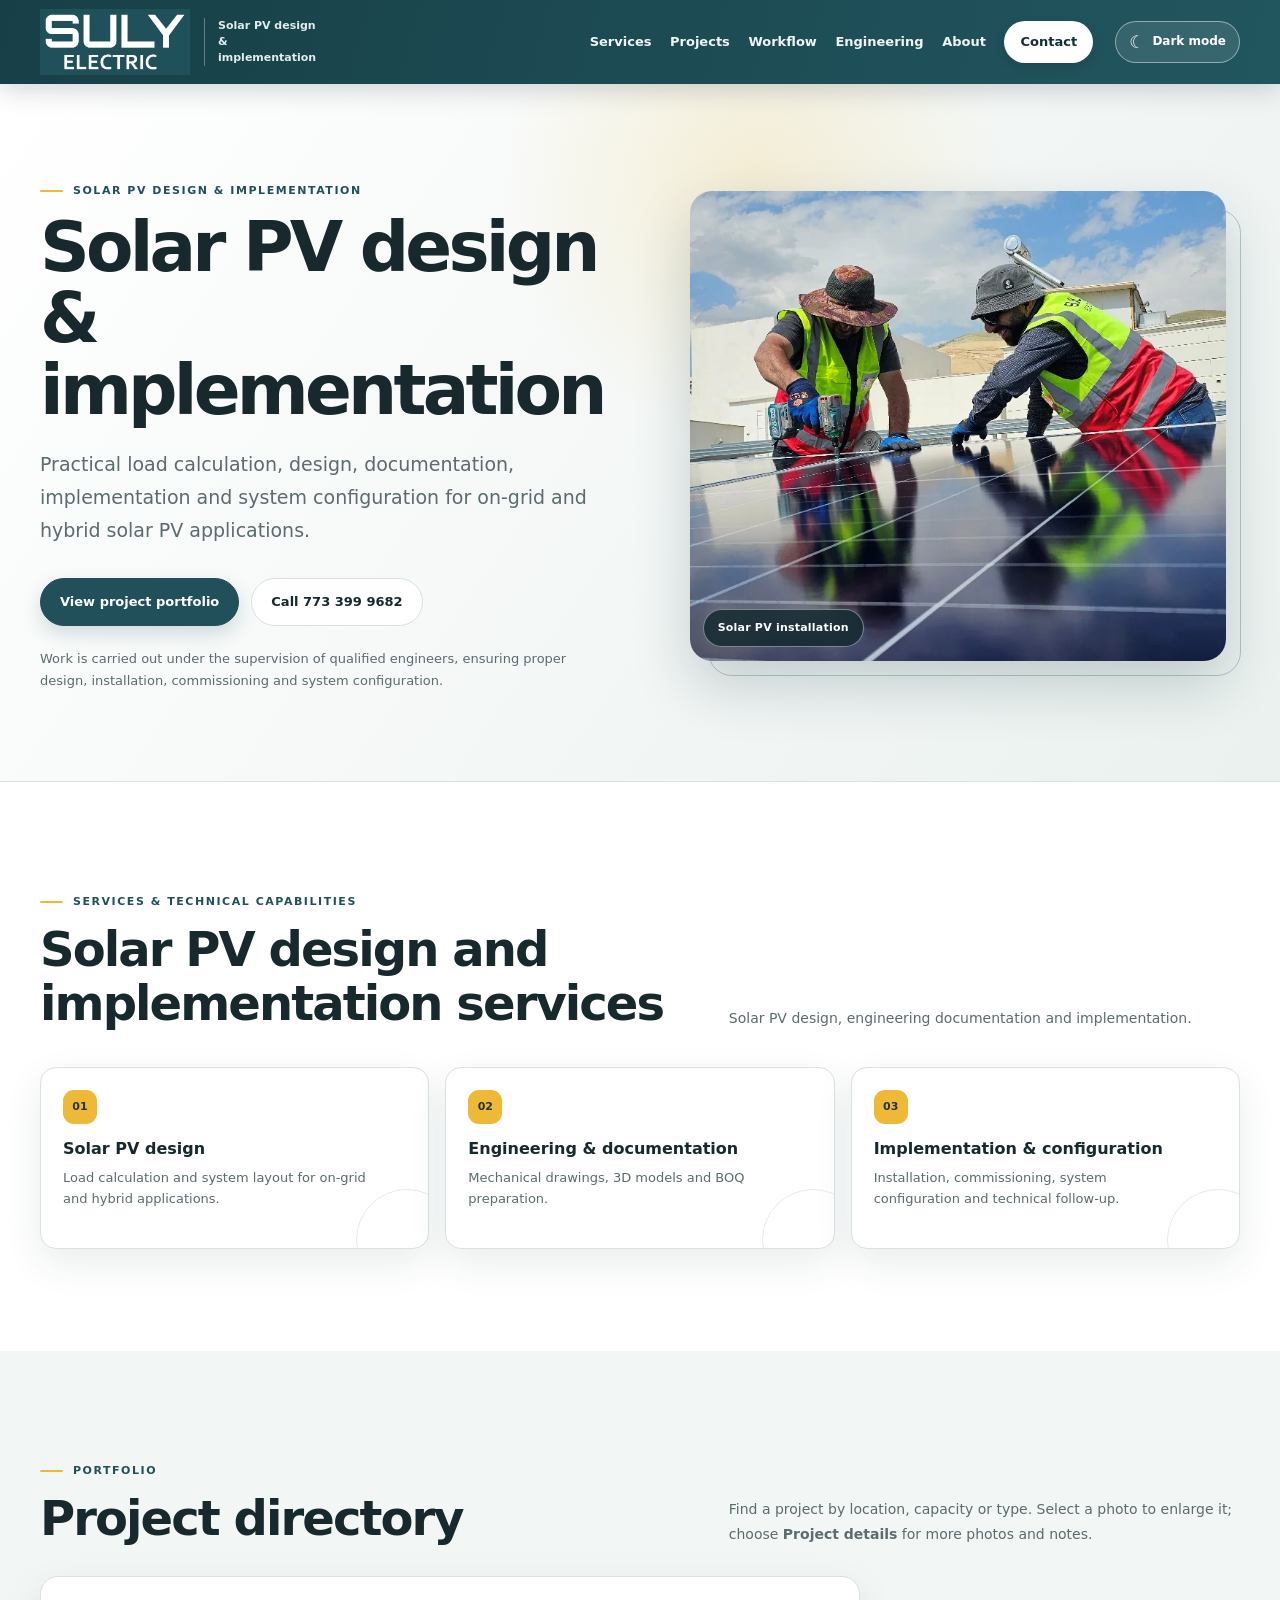
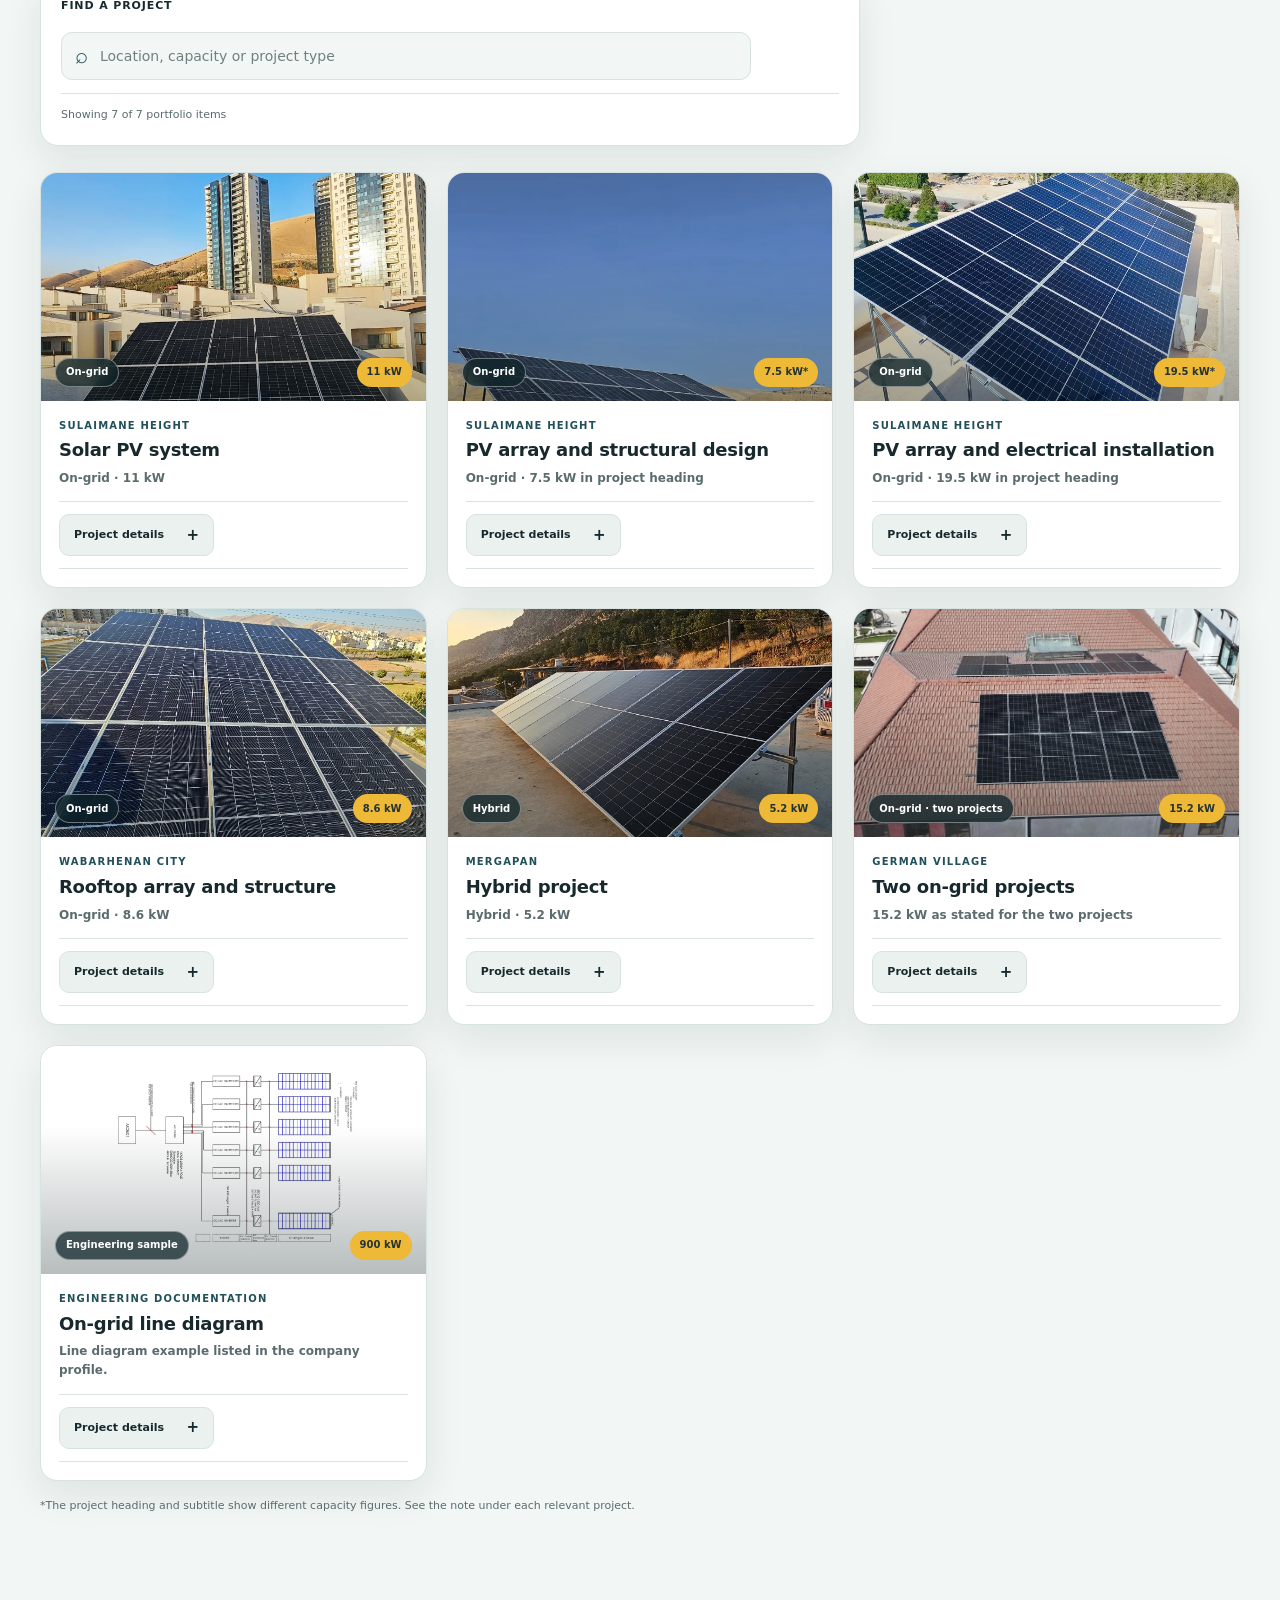
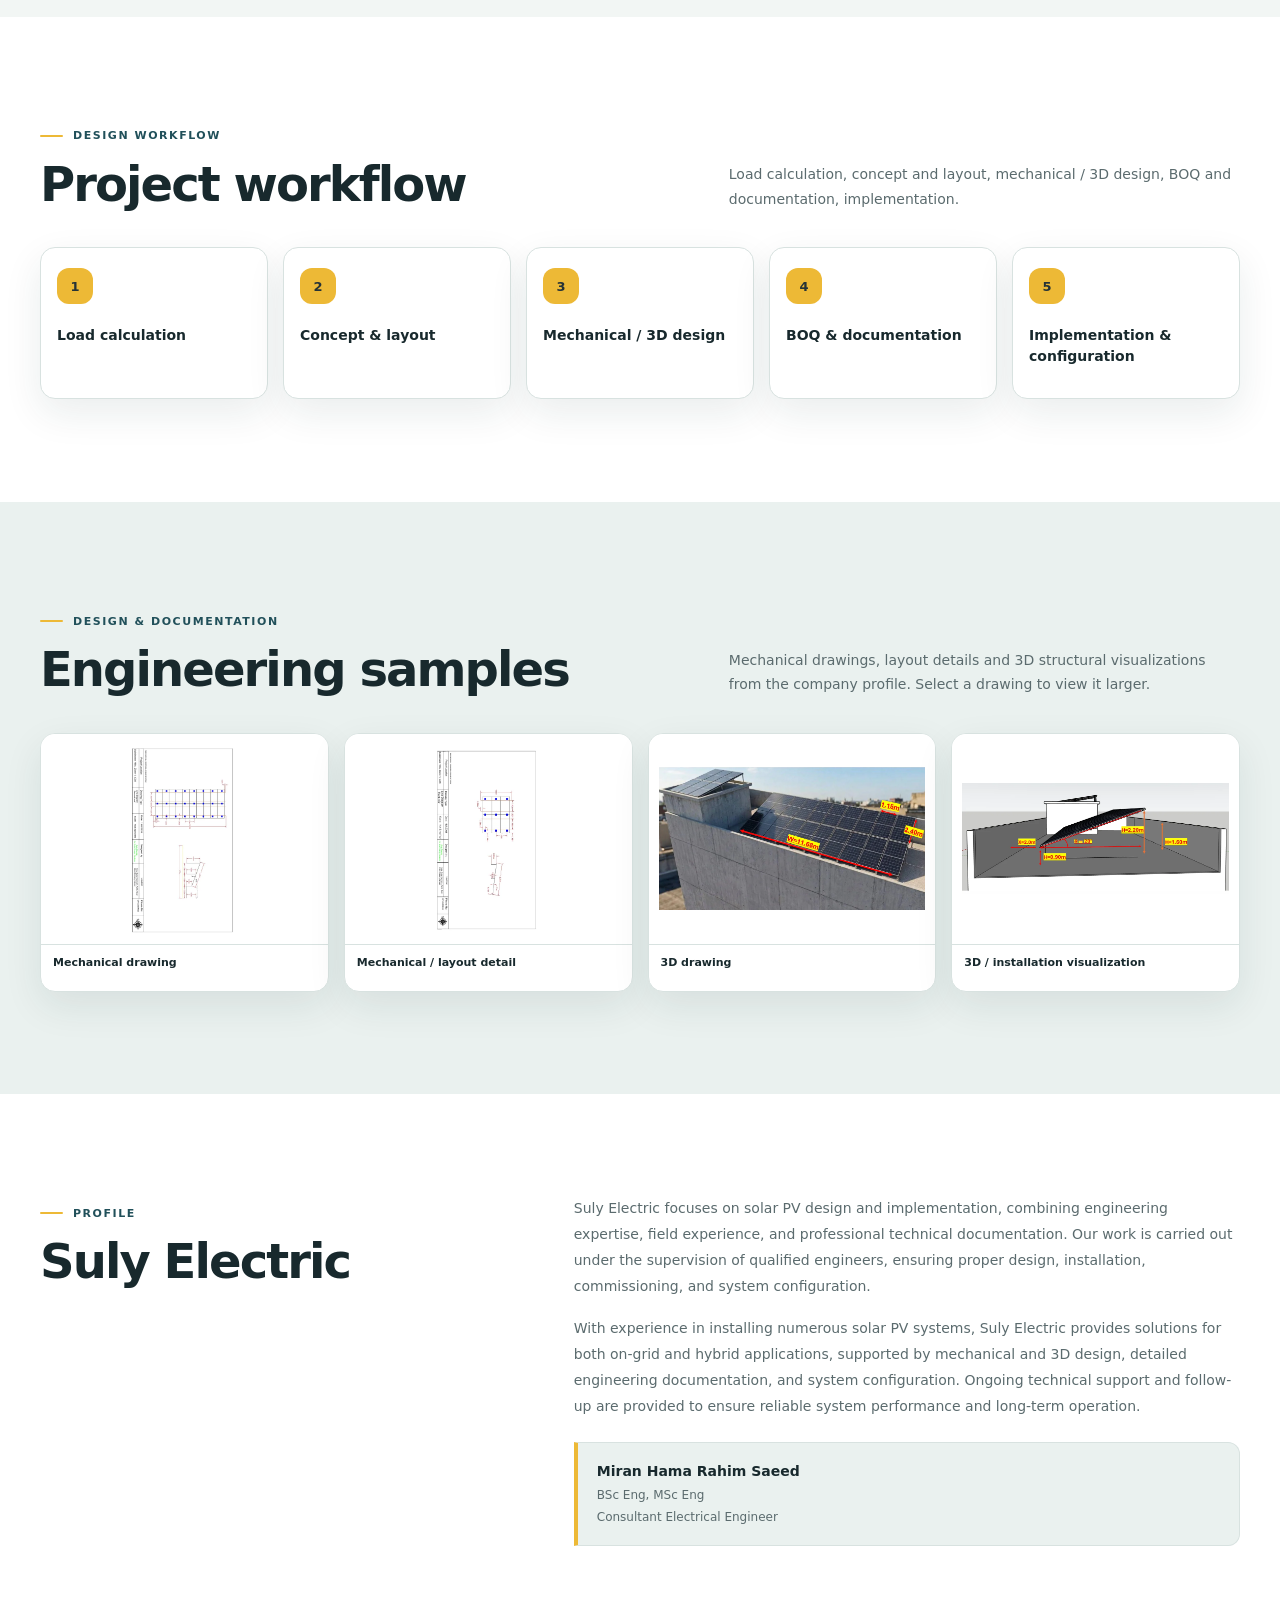
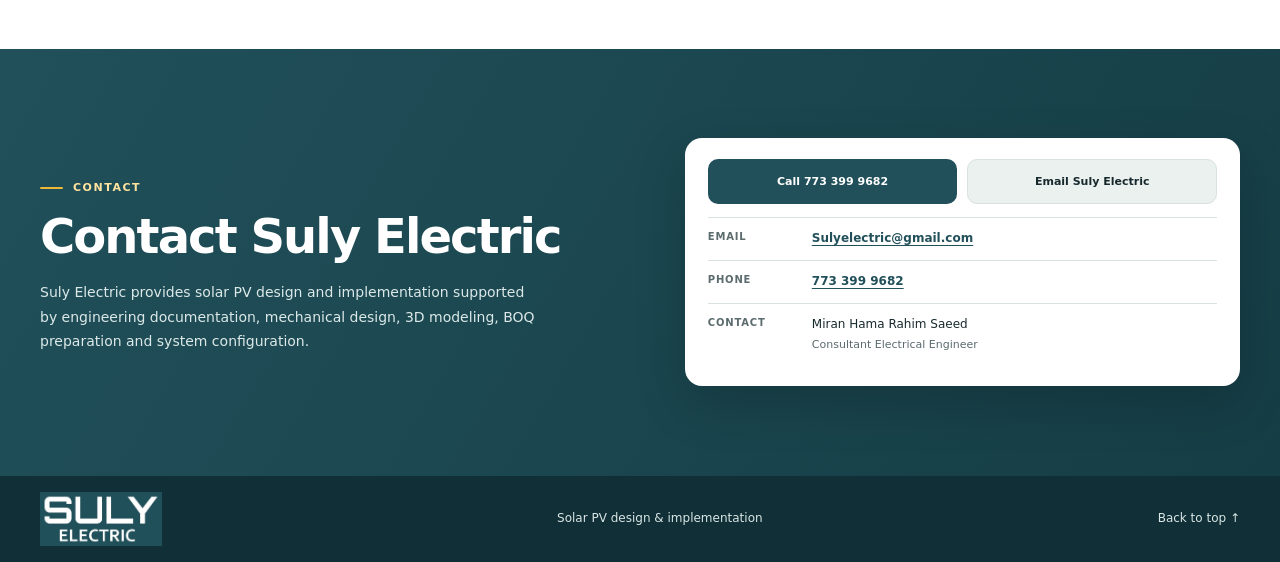
==== commit 6ea8e4c3: "Correct Wabarhenan project photo orientation" ====
--- a/index.html
+++ b/index.html
@@ -117,10 +117,10 @@
           </article>
 
           <article class="project-card" data-search="wabarhenan city 8.6 kw 8.6kw on grid solar rooftop pv array layout mechanical structure">
-            <figure class="project-cover"><img src="assets/images/8-6kw-array.webp" alt="PV array layout for the Wabarhenan City project" loading="lazy"><figcaption><span class="project-tag">On-grid</span><span class="capacity">8.6 kW</span></figcaption></figure>
+            <figure class="project-cover"><img src="assets/images/8-6kw-array-upright.webp" alt="PV array layout for the Wabarhenan City project" loading="lazy"><figcaption><span class="project-tag">On-grid</span><span class="capacity">8.6 kW</span></figcaption></figure>
             <div class="project-body"><p class="project-location">Wabarhenan City</p><h3>Rooftop array and structure</h3><p class="project-summary">On-grid · 8.6 kW</p>
               <div class="project-actions"><button class="project-info-button" type="button" data-toggle-info aria-controls="project-details-wabarhenan-8-6kw" aria-expanded="false">Project details <span aria-hidden="true">+</span></button></div>
-              <details class="project-details" id="project-details-wabarhenan-8-6kw"><summary>Project photographs and notes</summary><p class="detail-note">The profile includes the PV array layout, rooftop PV system and mechanical structure.</p><div class="photo-gallery"><figure><img src="assets/images/8-6kw-rooftop.webp" alt="Rooftop PV system in Wabarhenan City" loading="lazy"><figcaption>Rooftop PV system</figcaption></figure><figure><img src="assets/images/8-6kw-structure.webp" alt="Mechanical structure in Wabarhenan City" loading="lazy"><figcaption>Mechanical structure</figcaption></figure></div></details>
+              <details class="project-details" id="project-details-wabarhenan-8-6kw"><summary>Project photographs and notes</summary><p class="detail-note">The profile includes the PV array layout, rooftop PV system and mechanical structure.</p><div class="photo-gallery"><figure><img src="assets/images/8-6kw-rooftop-upright.webp" alt="Rooftop PV system in Wabarhenan City" loading="lazy"><figcaption>Rooftop PV system</figcaption></figure><figure><img src="assets/images/8-6kw-structure.webp" alt="Mechanical structure in Wabarhenan City" loading="lazy"><figcaption>Mechanical structure</figcaption></figure></div></details>
             </div>
           </article>
 
